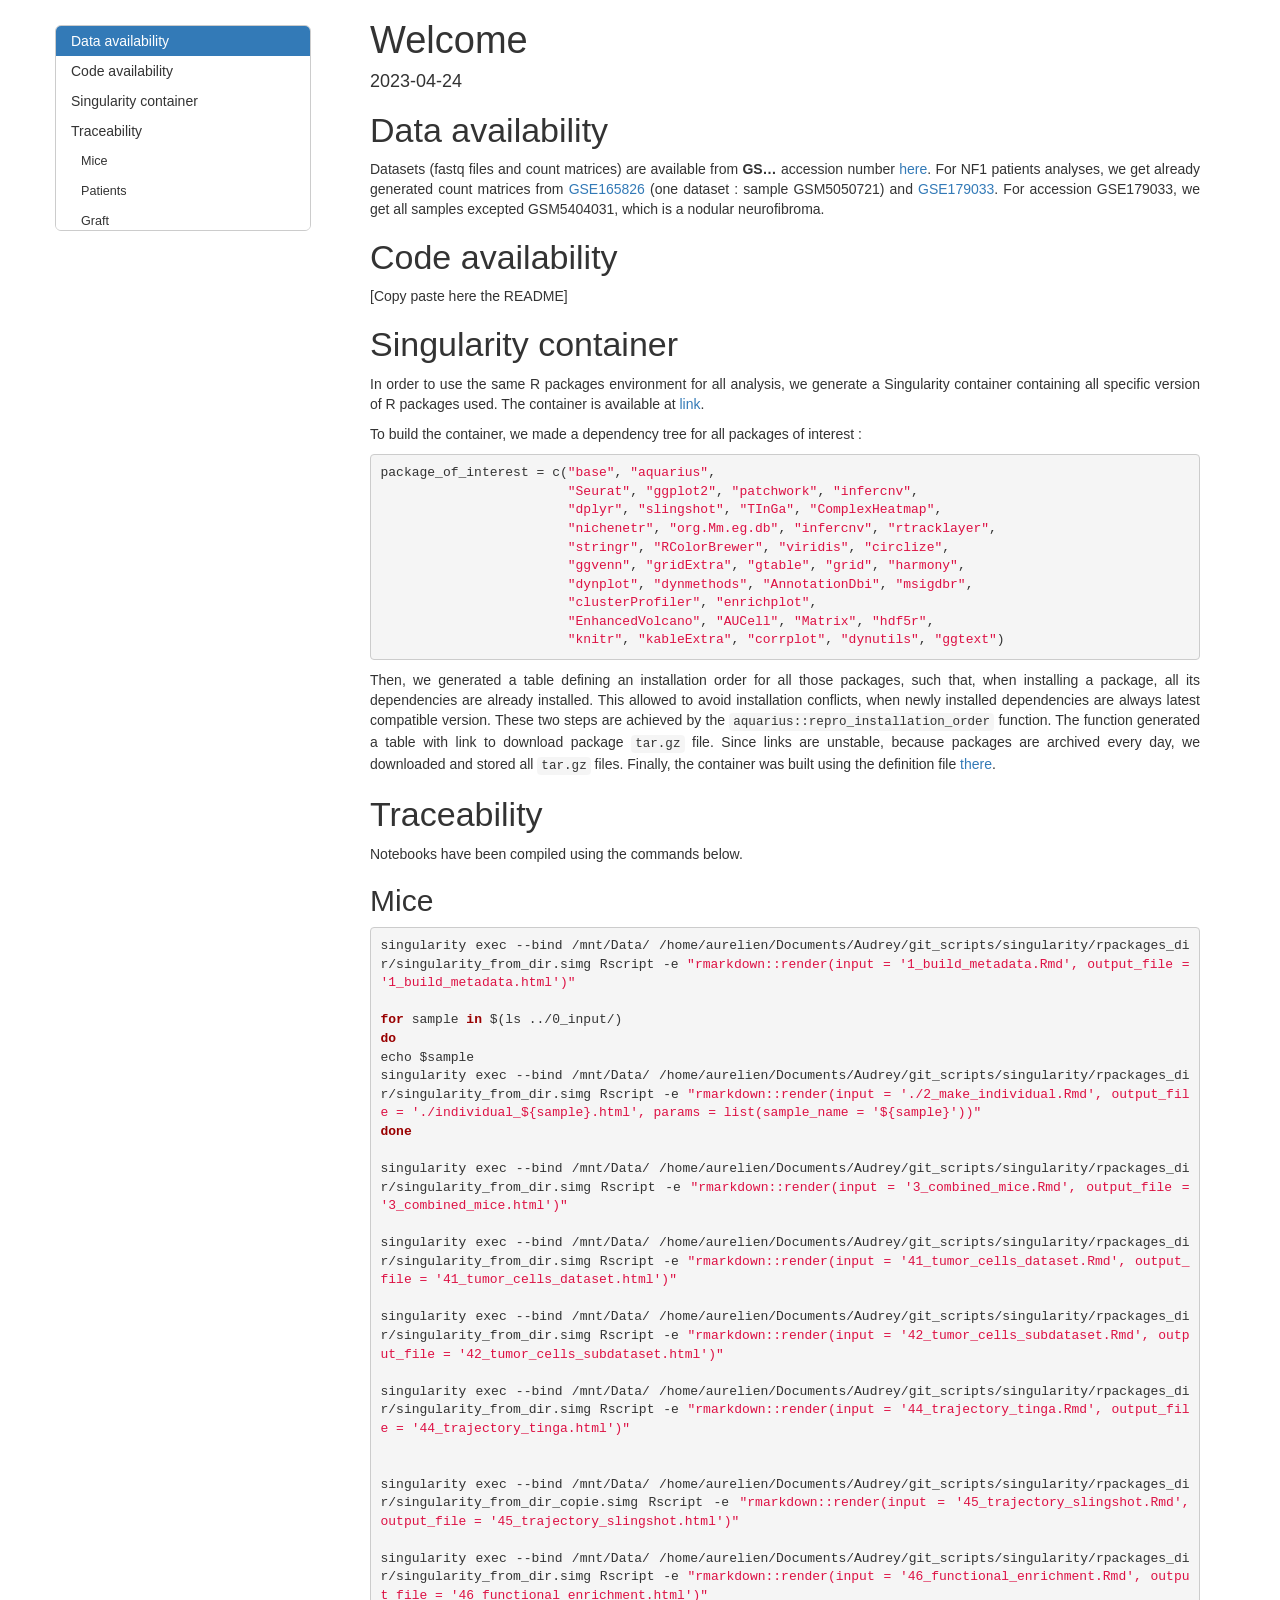
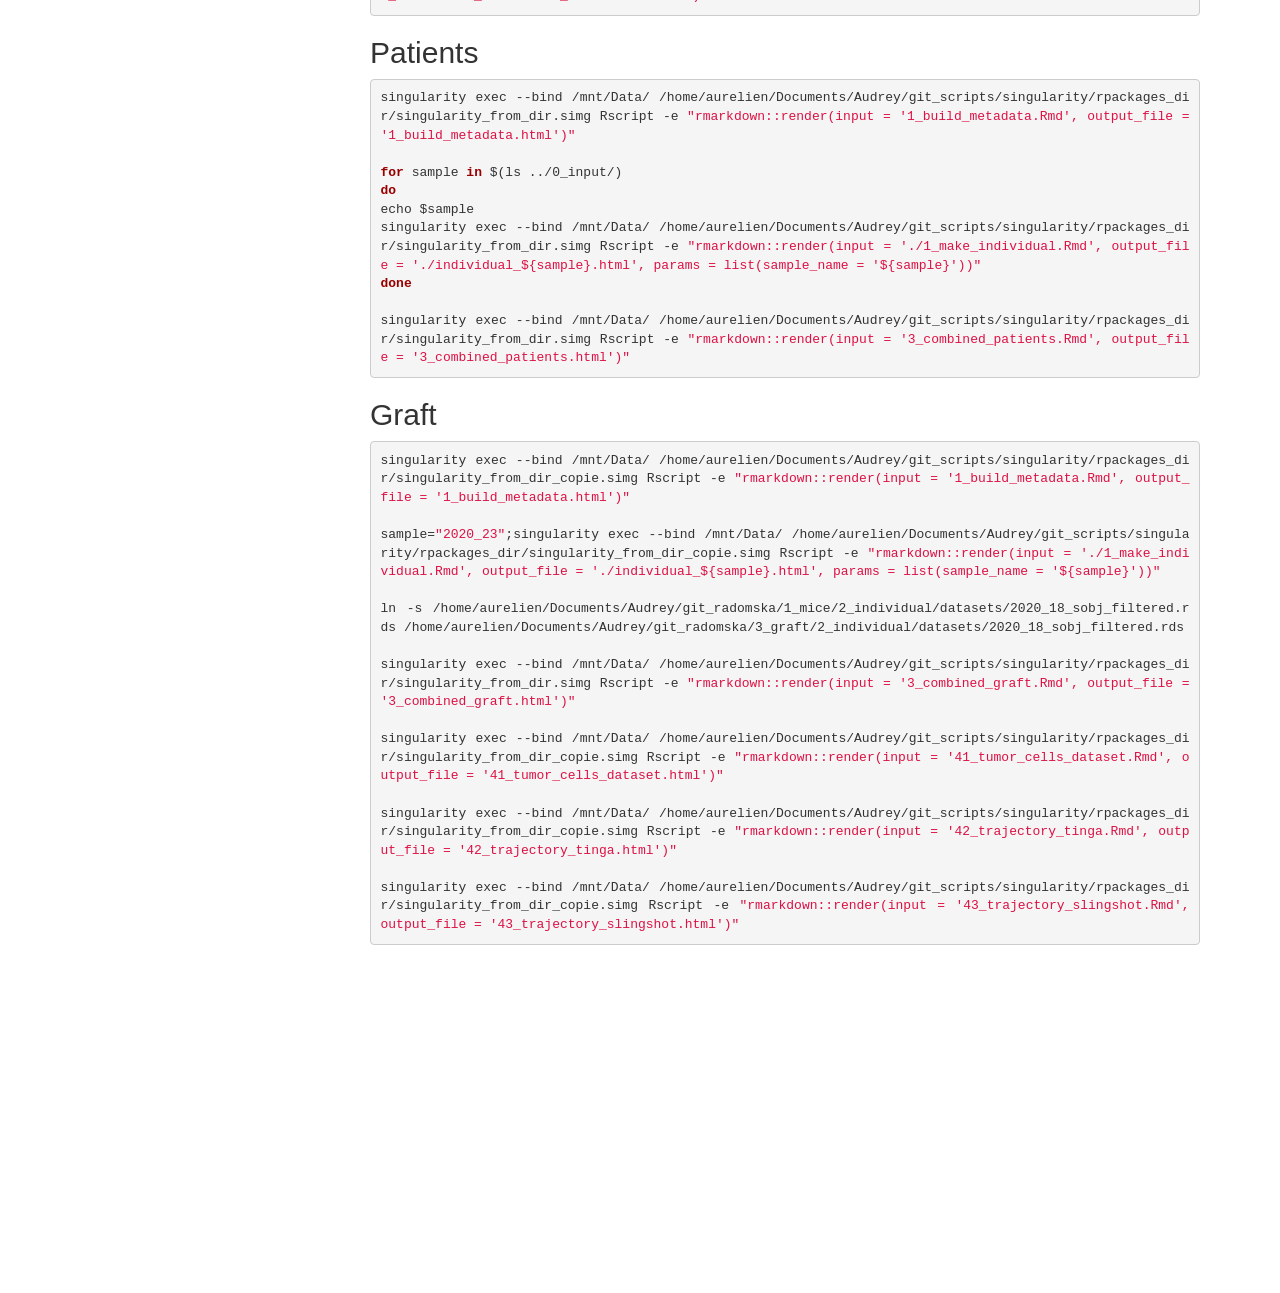
==== 0_intro/1_welcome.html @ 3ebc5070 "update graft + patients + index" ====
<!DOCTYPE html>

<html>

<head>

<meta charset="utf-8" />
<meta name="generator" content="pandoc" />
<meta http-equiv="X-UA-Compatible" content="IE=EDGE" />



<meta name="date" content="2023-04-24" />

<title>Welcome</title>

<script>// Pandoc 2.9 adds attributes on both header and div. We remove the former (to
// be compatible with the behavior of Pandoc < 2.8).
document.addEventListener('DOMContentLoaded', function(e) {
  var hs = document.querySelectorAll("div.section[class*='level'] > :first-child");
  var i, h, a;
  for (i = 0; i < hs.length; i++) {
    h = hs[i];
    if (!/^h[1-6]$/i.test(h.tagName)) continue;  // it should be a header h1-h6
    a = h.attributes;
    while (a.length > 0) h.removeAttribute(a[0].name);
  }
});
</script>
<script>/*! jQuery v3.6.0 | (c) OpenJS Foundation and other contributors | jquery.org/license */
!function(e,t){"use strict";"object"==typeof module&&"object"==typeof module.exports?module.exports=e.document?t(e,!0):function(e){if(!e.document)throw new Error("jQuery requires a window with a document");return t(e)}:t(e)}("undefined"!=typeof window?window:this,function(C,e){"use strict";var t=[],r=Object.getPrototypeOf,s=t.slice,g=t.flat?function(e){return t.flat.call(e)}:function(e){return t.concat.apply([],e)},u=t.push,i=t.indexOf,n={},o=n.toString,v=n.hasOwnProperty,a=v.toString,l=a.call(Object),y={},m=function(e){return"function"==typeof e&&"number"!=typeof e.nodeType&&"function"!=typeof e.item},x=function(e){return null!=e&&e===e.window},E=C.document,c={type:!0,src:!0,nonce:!0,noModule:!0};function b(e,t,n){var r,i,o=(n=n||E).createElement("script");if(o.text=e,t)for(r in c)(i=t[r]||t.getAttribute&&t.getAttribute(r))&&o.setAttribute(r,i);n.head.appendChild(o).parentNode.removeChild(o)}function w(e){return null==e?e+"":"object"==typeof e||"function"==typeof e?n[o.call(e)]||"object":typeof e}var f="3.6.0",S=function(e,t){return new S.fn.init(e,t)};function p(e){var t=!!e&&"length"in e&&e.length,n=w(e);return!m(e)&&!x(e)&&("array"===n||0===t||"number"==typeof t&&0<t&&t-1 in e)}S.fn=S.prototype={jquery:f,constructor:S,length:0,toArray:function(){return s.call(this)},get:function(e){return null==e?s.call(this):e<0?this[e+this.length]:this[e]},pushStack:function(e){var t=S.merge(this.constructor(),e);return t.prevObject=this,t},each:function(e){return S.each(this,e)},map:function(n){return this.pushStack(S.map(this,function(e,t){return n.call(e,t,e)}))},slice:function(){return this.pushStack(s.apply(this,arguments))},first:function(){return this.eq(0)},last:function(){return this.eq(-1)},even:function(){return this.pushStack(S.grep(this,function(e,t){return(t+1)%2}))},odd:function(){return this.pushStack(S.grep(this,function(e,t){return t%2}))},eq:function(e){var t=this.length,n=+e+(e<0?t:0);return this.pushStack(0<=n&&n<t?[this[n]]:[])},end:function(){return this.prevObject||this.constructor()},push:u,sort:t.sort,splice:t.splice},S.extend=S.fn.extend=function(){var e,t,n,r,i,o,a=arguments[0]||{},s=1,u=arguments.length,l=!1;for("boolean"==typeof a&&(l=a,a=arguments[s]||{},s++),"object"==typeof a||m(a)||(a={}),s===u&&(a=this,s--);s<u;s++)if(null!=(e=arguments[s]))for(t in e)r=e[t],"__proto__"!==t&&a!==r&&(l&&r&&(S.isPlainObject(r)||(i=Array.isArray(r)))?(n=a[t],o=i&&!Array.isArray(n)?[]:i||S.isPlainObject(n)?n:{},i=!1,a[t]=S.extend(l,o,r)):void 0!==r&&(a[t]=r));return a},S.extend({expando:"jQuery"+(f+Math.random()).replace(/\D/g,""),isReady:!0,error:function(e){throw new Error(e)},noop:function(){},isPlainObject:function(e){var t,n;return!(!e||"[object Object]"!==o.call(e))&&(!(t=r(e))||"function"==typeof(n=v.call(t,"constructor")&&t.constructor)&&a.call(n)===l)},isEmptyObject:function(e){var t;for(t in e)return!1;return!0},globalEval:function(e,t,n){b(e,{nonce:t&&t.nonce},n)},each:function(e,t){var n,r=0;if(p(e)){for(n=e.length;r<n;r++)if(!1===t.call(e[r],r,e[r]))break}else for(r in e)if(!1===t.call(e[r],r,e[r]))break;return e},makeArray:function(e,t){var n=t||[];return null!=e&&(p(Object(e))?S.merge(n,"string"==typeof e?[e]:e):u.call(n,e)),n},inArray:function(e,t,n){return null==t?-1:i.call(t,e,n)},merge:function(e,t){for(var n=+t.length,r=0,i=e.length;r<n;r++)e[i++]=t[r];return e.length=i,e},grep:function(e,t,n){for(var r=[],i=0,o=e.length,a=!n;i<o;i++)!t(e[i],i)!==a&&r.push(e[i]);return r},map:function(e,t,n){var r,i,o=0,a=[];if(p(e))for(r=e.length;o<r;o++)null!=(i=t(e[o],o,n))&&a.push(i);else for(o in e)null!=(i=t(e[o],o,n))&&a.push(i);return g(a)},guid:1,support:y}),"function"==typeof Symbol&&(S.fn[Symbol.iterator]=t[Symbol.iterator]),S.each("Boolean Number String Function Array Date RegExp Object Error Symbol".split(" "),function(e,t){n["[object "+t+"]"]=t.toLowerCase()});var d=function(n){var e,d,b,o,i,h,f,g,w,u,l,T,C,a,E,v,s,c,y,S="sizzle"+1*new Date,p=n.document,k=0,r=0,m=ue(),x=ue(),A=ue(),N=ue(),j=function(e,t){return e===t&&(l=!0),0},D={}.hasOwnProperty,t=[],q=t.pop,L=t.push,H=t.push,O=t.slice,P=function(e,t){for(var n=0,r=e.length;n<r;n++)if(e[n]===t)return n;return-1},R="checked|selected|async|autofocus|autoplay|controls|defer|disabled|hidden|ismap|loop|multiple|open|readonly|required|scoped",M="[\\x20\\t\\r\\n\\f]",I="(?:\\\\[\\da-fA-F]{1,6}"+M+"?|\\\\[^\\r\\n\\f]|[\\w-]|[^\0-\\x7f])+",W="\\["+M+"*("+I+")(?:"+M+"*([*^$|!~]?=)"+M+"*(?:'((?:\\\\.|[^\\\\'])*)'|\"((?:\\\\.|[^\\\\\"])*)\"|("+I+"))|)"+M+"*\\]",F=":("+I+")(?:\\((('((?:\\\\.|[^\\\\'])*)'|\"((?:\\\\.|[^\\\\\"])*)\")|((?:\\\\.|[^\\\\()[\\]]|"+W+")*)|.*)\\)|)",B=new RegExp(M+"+","g"),$=new RegExp("^"+M+"+|((?:^|[^\\\\])(?:\\\\.)*)"+M+"+$","g"),_=new RegExp("^"+M+"*,"+M+"*"),z=new RegExp("^"+M+"*([>+~]|"+M+")"+M+"*"),U=new RegExp(M+"|>"),X=new RegExp(F),V=new RegExp("^"+I+"$"),G={ID:new RegExp("^#("+I+")"),CLASS:new RegExp("^\\.("+I+")"),TAG:new RegExp("^("+I+"|[*])"),ATTR:new RegExp("^"+W),PSEUDO:new RegExp("^"+F),CHILD:new RegExp("^:(only|first|last|nth|nth-last)-(child|of-type)(?:\\("+M+"*(even|odd|(([+-]|)(\\d*)n|)"+M+"*(?:([+-]|)"+M+"*(\\d+)|))"+M+"*\\)|)","i"),bool:new RegExp("^(?:"+R+")$","i"),needsContext:new RegExp("^"+M+"*[>+~]|:(even|odd|eq|gt|lt|nth|first|last)(?:\\("+M+"*((?:-\\d)?\\d*)"+M+"*\\)|)(?=[^-]|$)","i")},Y=/HTML$/i,Q=/^(?:input|select|textarea|button)$/i,J=/^h\d$/i,K=/^[^{]+\{\s*\[native \w/,Z=/^(?:#([\w-]+)|(\w+)|\.([\w-]+))$/,ee=/[+~]/,te=new RegExp("\\\\[\\da-fA-F]{1,6}"+M+"?|\\\\([^\\r\\n\\f])","g"),ne=function(e,t){var n="0x"+e.slice(1)-65536;return t||(n<0?String.fromCharCode(n+65536):String.fromCharCode(n>>10|55296,1023&n|56320))},re=/([\0-\x1f\x7f]|^-?\d)|^-$|[^\0-\x1f\x7f-\uFFFF\w-]/g,ie=function(e,t){return t?"\0"===e?"\ufffd":e.slice(0,-1)+"\\"+e.charCodeAt(e.length-1).toString(16)+" ":"\\"+e},oe=function(){T()},ae=be(function(e){return!0===e.disabled&&"fieldset"===e.nodeName.toLowerCase()},{dir:"parentNode",next:"legend"});try{H.apply(t=O.call(p.childNodes),p.childNodes),t[p.childNodes.length].nodeType}catch(e){H={apply:t.length?function(e,t){L.apply(e,O.call(t))}:function(e,t){var n=e.length,r=0;while(e[n++]=t[r++]);e.length=n-1}}}function se(t,e,n,r){var i,o,a,s,u,l,c,f=e&&e.ownerDocument,p=e?e.nodeType:9;if(n=n||[],"string"!=typeof t||!t||1!==p&&9!==p&&11!==p)return n;if(!r&&(T(e),e=e||C,E)){if(11!==p&&(u=Z.exec(t)))if(i=u[1]){if(9===p){if(!(a=e.getElementById(i)))return n;if(a.id===i)return n.push(a),n}else if(f&&(a=f.getElementById(i))&&y(e,a)&&a.id===i)return n.push(a),n}else{if(u[2])return H.apply(n,e.getElementsByTagName(t)),n;if((i=u[3])&&d.getElementsByClassName&&e.getElementsByClassName)return H.apply(n,e.getElementsByClassName(i)),n}if(d.qsa&&!N[t+" "]&&(!v||!v.test(t))&&(1!==p||"object"!==e.nodeName.toLowerCase())){if(c=t,f=e,1===p&&(U.test(t)||z.test(t))){(f=ee.test(t)&&ye(e.parentNode)||e)===e&&d.scope||((s=e.getAttribute("id"))?s=s.replace(re,ie):e.setAttribute("id",s=S)),o=(l=h(t)).length;while(o--)l[o]=(s?"#"+s:":scope")+" "+xe(l[o]);c=l.join(",")}try{return H.apply(n,f.querySelectorAll(c)),n}catch(e){N(t,!0)}finally{s===S&&e.removeAttribute("id")}}}return g(t.replace($,"$1"),e,n,r)}function ue(){var r=[];return function e(t,n){return r.push(t+" ")>b.cacheLength&&delete e[r.shift()],e[t+" "]=n}}function le(e){return e[S]=!0,e}function ce(e){var t=C.createElement("fieldset");try{return!!e(t)}catch(e){return!1}finally{t.parentNode&&t.parentNode.removeChild(t),t=null}}function fe(e,t){var n=e.split("|"),r=n.length;while(r--)b.attrHandle[n[r]]=t}function pe(e,t){var n=t&&e,r=n&&1===e.nodeType&&1===t.nodeType&&e.sourceIndex-t.sourceIndex;if(r)return r;if(n)while(n=n.nextSibling)if(n===t)return-1;return e?1:-1}function de(t){return function(e){return"input"===e.nodeName.toLowerCase()&&e.type===t}}function he(n){return function(e){var t=e.nodeName.toLowerCase();return("input"===t||"button"===t)&&e.type===n}}function ge(t){return function(e){return"form"in e?e.parentNode&&!1===e.disabled?"label"in e?"label"in e.parentNode?e.parentNode.disabled===t:e.disabled===t:e.isDisabled===t||e.isDisabled!==!t&&ae(e)===t:e.disabled===t:"label"in e&&e.disabled===t}}function ve(a){return le(function(o){return o=+o,le(function(e,t){var n,r=a([],e.length,o),i=r.length;while(i--)e[n=r[i]]&&(e[n]=!(t[n]=e[n]))})})}function ye(e){return e&&"undefined"!=typeof e.getElementsByTagName&&e}for(e in d=se.support={},i=se.isXML=function(e){var t=e&&e.namespaceURI,n=e&&(e.ownerDocument||e).documentElement;return!Y.test(t||n&&n.nodeName||"HTML")},T=se.setDocument=function(e){var t,n,r=e?e.ownerDocument||e:p;return r!=C&&9===r.nodeType&&r.documentElement&&(a=(C=r).documentElement,E=!i(C),p!=C&&(n=C.defaultView)&&n.top!==n&&(n.addEventListener?n.addEventListener("unload",oe,!1):n.attachEvent&&n.attachEvent("onunload",oe)),d.scope=ce(function(e){return a.appendChild(e).appendChild(C.createElement("div")),"undefined"!=typeof e.querySelectorAll&&!e.querySelectorAll(":scope fieldset div").length}),d.attributes=ce(function(e){return e.className="i",!e.getAttribute("className")}),d.getElementsByTagName=ce(function(e){return e.appendChild(C.createComment("")),!e.getElementsByTagName("*").length}),d.getElementsByClassName=K.test(C.getElementsByClassName),d.getById=ce(function(e){return a.appendChild(e).id=S,!C.getElementsByName||!C.getElementsByName(S).length}),d.getById?(b.filter.ID=function(e){var t=e.replace(te,ne);return function(e){return e.getAttribute("id")===t}},b.find.ID=function(e,t){if("undefined"!=typeof t.getElementById&&E){var n=t.getElementById(e);return n?[n]:[]}}):(b.filter.ID=function(e){var n=e.replace(te,ne);return function(e){var t="undefined"!=typeof e.getAttributeNode&&e.getAttributeNode("id");return t&&t.value===n}},b.find.ID=function(e,t){if("undefined"!=typeof t.getElementById&&E){var n,r,i,o=t.getElementById(e);if(o){if((n=o.getAttributeNode("id"))&&n.value===e)return[o];i=t.getElementsByName(e),r=0;while(o=i[r++])if((n=o.getAttributeNode("id"))&&n.value===e)return[o]}return[]}}),b.find.TAG=d.getElementsByTagName?function(e,t){return"undefined"!=typeof t.getElementsByTagName?t.getElementsByTagName(e):d.qsa?t.querySelectorAll(e):void 0}:function(e,t){var n,r=[],i=0,o=t.getElementsByTagName(e);if("*"===e){while(n=o[i++])1===n.nodeType&&r.push(n);return r}return o},b.find.CLASS=d.getElementsByClassName&&function(e,t){if("undefined"!=typeof t.getElementsByClassName&&E)return t.getElementsByClassName(e)},s=[],v=[],(d.qsa=K.test(C.querySelectorAll))&&(ce(function(e){var t;a.appendChild(e).innerHTML="<a id='"+S+"'></a><select id='"+S+"-\r\\' msallowcapture=''><option selected=''></option></select>",e.querySelectorAll("[msallowcapture^='']").length&&v.push("[*^$]="+M+"*(?:''|\"\")"),e.querySelectorAll("[selected]").length||v.push("\\["+M+"*(?:value|"+R+")"),e.querySelectorAll("[id~="+S+"-]").length||v.push("~="),(t=C.createElement("input")).setAttribute("name",""),e.appendChild(t),e.querySelectorAll("[name='']").length||v.push("\\["+M+"*name"+M+"*="+M+"*(?:''|\"\")"),e.querySelectorAll(":checked").length||v.push(":checked"),e.querySelectorAll("a#"+S+"+*").length||v.push(".#.+[+~]"),e.querySelectorAll("\\\f"),v.push("[\\r\\n\\f]")}),ce(function(e){e.innerHTML="<a href='' disabled='disabled'></a><select disabled='disabled'><option/></select>";var t=C.createElement("input");t.setAttribute("type","hidden"),e.appendChild(t).setAttribute("name","D"),e.querySelectorAll("[name=d]").length&&v.push("name"+M+"*[*^$|!~]?="),2!==e.querySelectorAll(":enabled").length&&v.push(":enabled",":disabled"),a.appendChild(e).disabled=!0,2!==e.querySelectorAll(":disabled").length&&v.push(":enabled",":disabled"),e.querySelectorAll("*,:x"),v.push(",.*:")})),(d.matchesSelector=K.test(c=a.matches||a.webkitMatchesSelector||a.mozMatchesSelector||a.oMatchesSelector||a.msMatchesSelector))&&ce(function(e){d.disconnectedMatch=c.call(e,"*"),c.call(e,"[s!='']:x"),s.push("!=",F)}),v=v.length&&new RegExp(v.join("|")),s=s.length&&new RegExp(s.join("|")),t=K.test(a.compareDocumentPosition),y=t||K.test(a.contains)?function(e,t){var n=9===e.nodeType?e.documentElement:e,r=t&&t.parentNode;return e===r||!(!r||1!==r.nodeType||!(n.contains?n.contains(r):e.compareDocumentPosition&&16&e.compareDocumentPosition(r)))}:function(e,t){if(t)while(t=t.parentNode)if(t===e)return!0;return!1},j=t?function(e,t){if(e===t)return l=!0,0;var n=!e.compareDocumentPosition-!t.compareDocumentPosition;return n||(1&(n=(e.ownerDocument||e)==(t.ownerDocument||t)?e.compareDocumentPosition(t):1)||!d.sortDetached&&t.compareDocumentPosition(e)===n?e==C||e.ownerDocument==p&&y(p,e)?-1:t==C||t.ownerDocument==p&&y(p,t)?1:u?P(u,e)-P(u,t):0:4&n?-1:1)}:function(e,t){if(e===t)return l=!0,0;var n,r=0,i=e.parentNode,o=t.parentNode,a=[e],s=[t];if(!i||!o)return e==C?-1:t==C?1:i?-1:o?1:u?P(u,e)-P(u,t):0;if(i===o)return pe(e,t);n=e;while(n=n.parentNode)a.unshift(n);n=t;while(n=n.parentNode)s.unshift(n);while(a[r]===s[r])r++;return r?pe(a[r],s[r]):a[r]==p?-1:s[r]==p?1:0}),C},se.matches=function(e,t){return se(e,null,null,t)},se.matchesSelector=function(e,t){if(T(e),d.matchesSelector&&E&&!N[t+" "]&&(!s||!s.test(t))&&(!v||!v.test(t)))try{var n=c.call(e,t);if(n||d.disconnectedMatch||e.document&&11!==e.document.nodeType)return n}catch(e){N(t,!0)}return 0<se(t,C,null,[e]).length},se.contains=function(e,t){return(e.ownerDocument||e)!=C&&T(e),y(e,t)},se.attr=function(e,t){(e.ownerDocument||e)!=C&&T(e);var n=b.attrHandle[t.toLowerCase()],r=n&&D.call(b.attrHandle,t.toLowerCase())?n(e,t,!E):void 0;return void 0!==r?r:d.attributes||!E?e.getAttribute(t):(r=e.getAttributeNode(t))&&r.specified?r.value:null},se.escape=function(e){return(e+"").replace(re,ie)},se.error=function(e){throw new Error("Syntax error, unrecognized expression: "+e)},se.uniqueSort=function(e){var t,n=[],r=0,i=0;if(l=!d.detectDuplicates,u=!d.sortStable&&e.slice(0),e.sort(j),l){while(t=e[i++])t===e[i]&&(r=n.push(i));while(r--)e.splice(n[r],1)}return u=null,e},o=se.getText=function(e){var t,n="",r=0,i=e.nodeType;if(i){if(1===i||9===i||11===i){if("string"==typeof e.textContent)return e.textContent;for(e=e.firstChild;e;e=e.nextSibling)n+=o(e)}else if(3===i||4===i)return e.nodeValue}else while(t=e[r++])n+=o(t);return n},(b=se.selectors={cacheLength:50,createPseudo:le,match:G,attrHandle:{},find:{},relative:{">":{dir:"parentNode",first:!0}," ":{dir:"parentNode"},"+":{dir:"previousSibling",first:!0},"~":{dir:"previousSibling"}},preFilter:{ATTR:function(e){return e[1]=e[1].replace(te,ne),e[3]=(e[3]||e[4]||e[5]||"").replace(te,ne),"~="===e[2]&&(e[3]=" "+e[3]+" "),e.slice(0,4)},CHILD:function(e){return e[1]=e[1].toLowerCase(),"nth"===e[1].slice(0,3)?(e[3]||se.error(e[0]),e[4]=+(e[4]?e[5]+(e[6]||1):2*("even"===e[3]||"odd"===e[3])),e[5]=+(e[7]+e[8]||"odd"===e[3])):e[3]&&se.error(e[0]),e},PSEUDO:function(e){var t,n=!e[6]&&e[2];return G.CHILD.test(e[0])?null:(e[3]?e[2]=e[4]||e[5]||"":n&&X.test(n)&&(t=h(n,!0))&&(t=n.indexOf(")",n.length-t)-n.length)&&(e[0]=e[0].slice(0,t),e[2]=n.slice(0,t)),e.slice(0,3))}},filter:{TAG:function(e){var t=e.replace(te,ne).toLowerCase();return"*"===e?function(){return!0}:function(e){return e.nodeName&&e.nodeName.toLowerCase()===t}},CLASS:function(e){var t=m[e+" "];return t||(t=new RegExp("(^|"+M+")"+e+"("+M+"|$)"))&&m(e,function(e){return t.test("string"==typeof e.className&&e.className||"undefined"!=typeof e.getAttribute&&e.getAttribute("class")||"")})},ATTR:function(n,r,i){return function(e){var t=se.attr(e,n);return null==t?"!="===r:!r||(t+="","="===r?t===i:"!="===r?t!==i:"^="===r?i&&0===t.indexOf(i):"*="===r?i&&-1<t.indexOf(i):"$="===r?i&&t.slice(-i.length)===i:"~="===r?-1<(" "+t.replace(B," ")+" ").indexOf(i):"|="===r&&(t===i||t.slice(0,i.length+1)===i+"-"))}},CHILD:function(h,e,t,g,v){var y="nth"!==h.slice(0,3),m="last"!==h.slice(-4),x="of-type"===e;return 1===g&&0===v?function(e){return!!e.parentNode}:function(e,t,n){var r,i,o,a,s,u,l=y!==m?"nextSibling":"previousSibling",c=e.parentNode,f=x&&e.nodeName.toLowerCase(),p=!n&&!x,d=!1;if(c){if(y){while(l){a=e;while(a=a[l])if(x?a.nodeName.toLowerCase()===f:1===a.nodeType)return!1;u=l="only"===h&&!u&&"nextSibling"}return!0}if(u=[m?c.firstChild:c.lastChild],m&&p){d=(s=(r=(i=(o=(a=c)[S]||(a[S]={}))[a.uniqueID]||(o[a.uniqueID]={}))[h]||[])[0]===k&&r[1])&&r[2],a=s&&c.childNodes[s];while(a=++s&&a&&a[l]||(d=s=0)||u.pop())if(1===a.nodeType&&++d&&a===e){i[h]=[k,s,d];break}}else if(p&&(d=s=(r=(i=(o=(a=e)[S]||(a[S]={}))[a.uniqueID]||(o[a.uniqueID]={}))[h]||[])[0]===k&&r[1]),!1===d)while(a=++s&&a&&a[l]||(d=s=0)||u.pop())if((x?a.nodeName.toLowerCase()===f:1===a.nodeType)&&++d&&(p&&((i=(o=a[S]||(a[S]={}))[a.uniqueID]||(o[a.uniqueID]={}))[h]=[k,d]),a===e))break;return(d-=v)===g||d%g==0&&0<=d/g}}},PSEUDO:function(e,o){var t,a=b.pseudos[e]||b.setFilters[e.toLowerCase()]||se.error("unsupported pseudo: "+e);return a[S]?a(o):1<a.length?(t=[e,e,"",o],b.setFilters.hasOwnProperty(e.toLowerCase())?le(function(e,t){var n,r=a(e,o),i=r.length;while(i--)e[n=P(e,r[i])]=!(t[n]=r[i])}):function(e){return a(e,0,t)}):a}},pseudos:{not:le(function(e){var r=[],i=[],s=f(e.replace($,"$1"));return s[S]?le(function(e,t,n,r){var i,o=s(e,null,r,[]),a=e.length;while(a--)(i=o[a])&&(e[a]=!(t[a]=i))}):function(e,t,n){return r[0]=e,s(r,null,n,i),r[0]=null,!i.pop()}}),has:le(function(t){return function(e){return 0<se(t,e).length}}),contains:le(function(t){return t=t.replace(te,ne),function(e){return-1<(e.textContent||o(e)).indexOf(t)}}),lang:le(function(n){return V.test(n||"")||se.error("unsupported lang: "+n),n=n.replace(te,ne).toLowerCase(),function(e){var t;do{if(t=E?e.lang:e.getAttribute("xml:lang")||e.getAttribute("lang"))return(t=t.toLowerCase())===n||0===t.indexOf(n+"-")}while((e=e.parentNode)&&1===e.nodeType);return!1}}),target:function(e){var t=n.location&&n.location.hash;return t&&t.slice(1)===e.id},root:function(e){return e===a},focus:function(e){return e===C.activeElement&&(!C.hasFocus||C.hasFocus())&&!!(e.type||e.href||~e.tabIndex)},enabled:ge(!1),disabled:ge(!0),checked:function(e){var t=e.nodeName.toLowerCase();return"input"===t&&!!e.checked||"option"===t&&!!e.selected},selected:function(e){return e.parentNode&&e.parentNode.selectedIndex,!0===e.selected},empty:function(e){for(e=e.firstChild;e;e=e.nextSibling)if(e.nodeType<6)return!1;return!0},parent:function(e){return!b.pseudos.empty(e)},header:function(e){return J.test(e.nodeName)},input:function(e){return Q.test(e.nodeName)},button:function(e){var t=e.nodeName.toLowerCase();return"input"===t&&"button"===e.type||"button"===t},text:function(e){var t;return"input"===e.nodeName.toLowerCase()&&"text"===e.type&&(null==(t=e.getAttribute("type"))||"text"===t.toLowerCase())},first:ve(function(){return[0]}),last:ve(function(e,t){return[t-1]}),eq:ve(function(e,t,n){return[n<0?n+t:n]}),even:ve(function(e,t){for(var n=0;n<t;n+=2)e.push(n);return e}),odd:ve(function(e,t){for(var n=1;n<t;n+=2)e.push(n);return e}),lt:ve(function(e,t,n){for(var r=n<0?n+t:t<n?t:n;0<=--r;)e.push(r);return e}),gt:ve(function(e,t,n){for(var r=n<0?n+t:n;++r<t;)e.push(r);return e})}}).pseudos.nth=b.pseudos.eq,{radio:!0,checkbox:!0,file:!0,password:!0,image:!0})b.pseudos[e]=de(e);for(e in{submit:!0,reset:!0})b.pseudos[e]=he(e);function me(){}function xe(e){for(var t=0,n=e.length,r="";t<n;t++)r+=e[t].value;return r}function be(s,e,t){var u=e.dir,l=e.next,c=l||u,f=t&&"parentNode"===c,p=r++;return e.first?function(e,t,n){while(e=e[u])if(1===e.nodeType||f)return s(e,t,n);return!1}:function(e,t,n){var r,i,o,a=[k,p];if(n){while(e=e[u])if((1===e.nodeType||f)&&s(e,t,n))return!0}else while(e=e[u])if(1===e.nodeType||f)if(i=(o=e[S]||(e[S]={}))[e.uniqueID]||(o[e.uniqueID]={}),l&&l===e.nodeName.toLowerCase())e=e[u]||e;else{if((r=i[c])&&r[0]===k&&r[1]===p)return a[2]=r[2];if((i[c]=a)[2]=s(e,t,n))return!0}return!1}}function we(i){return 1<i.length?function(e,t,n){var r=i.length;while(r--)if(!i[r](e,t,n))return!1;return!0}:i[0]}function Te(e,t,n,r,i){for(var o,a=[],s=0,u=e.length,l=null!=t;s<u;s++)(o=e[s])&&(n&&!n(o,r,i)||(a.push(o),l&&t.push(s)));return a}function Ce(d,h,g,v,y,e){return v&&!v[S]&&(v=Ce(v)),y&&!y[S]&&(y=Ce(y,e)),le(function(e,t,n,r){var i,o,a,s=[],u=[],l=t.length,c=e||function(e,t,n){for(var r=0,i=t.length;r<i;r++)se(e,t[r],n);return n}(h||"*",n.nodeType?[n]:n,[]),f=!d||!e&&h?c:Te(c,s,d,n,r),p=g?y||(e?d:l||v)?[]:t:f;if(g&&g(f,p,n,r),v){i=Te(p,u),v(i,[],n,r),o=i.length;while(o--)(a=i[o])&&(p[u[o]]=!(f[u[o]]=a))}if(e){if(y||d){if(y){i=[],o=p.length;while(o--)(a=p[o])&&i.push(f[o]=a);y(null,p=[],i,r)}o=p.length;while(o--)(a=p[o])&&-1<(i=y?P(e,a):s[o])&&(e[i]=!(t[i]=a))}}else p=Te(p===t?p.splice(l,p.length):p),y?y(null,t,p,r):H.apply(t,p)})}function Ee(e){for(var i,t,n,r=e.length,o=b.relative[e[0].type],a=o||b.relative[" "],s=o?1:0,u=be(function(e){return e===i},a,!0),l=be(function(e){return-1<P(i,e)},a,!0),c=[function(e,t,n){var r=!o&&(n||t!==w)||((i=t).nodeType?u(e,t,n):l(e,t,n));return i=null,r}];s<r;s++)if(t=b.relative[e[s].type])c=[be(we(c),t)];else{if((t=b.filter[e[s].type].apply(null,e[s].matches))[S]){for(n=++s;n<r;n++)if(b.relative[e[n].type])break;return Ce(1<s&&we(c),1<s&&xe(e.slice(0,s-1).concat({value:" "===e[s-2].type?"*":""})).replace($,"$1"),t,s<n&&Ee(e.slice(s,n)),n<r&&Ee(e=e.slice(n)),n<r&&xe(e))}c.push(t)}return we(c)}return me.prototype=b.filters=b.pseudos,b.setFilters=new me,h=se.tokenize=function(e,t){var n,r,i,o,a,s,u,l=x[e+" "];if(l)return t?0:l.slice(0);a=e,s=[],u=b.preFilter;while(a){for(o in n&&!(r=_.exec(a))||(r&&(a=a.slice(r[0].length)||a),s.push(i=[])),n=!1,(r=z.exec(a))&&(n=r.shift(),i.push({value:n,type:r[0].replace($," ")}),a=a.slice(n.length)),b.filter)!(r=G[o].exec(a))||u[o]&&!(r=u[o](r))||(n=r.shift(),i.push({value:n,type:o,matches:r}),a=a.slice(n.length));if(!n)break}return t?a.length:a?se.error(e):x(e,s).slice(0)},f=se.compile=function(e,t){var n,v,y,m,x,r,i=[],o=[],a=A[e+" "];if(!a){t||(t=h(e)),n=t.length;while(n--)(a=Ee(t[n]))[S]?i.push(a):o.push(a);(a=A(e,(v=o,m=0<(y=i).length,x=0<v.length,r=function(e,t,n,r,i){var o,a,s,u=0,l="0",c=e&&[],f=[],p=w,d=e||x&&b.find.TAG("*",i),h=k+=null==p?1:Math.random()||.1,g=d.length;for(i&&(w=t==C||t||i);l!==g&&null!=(o=d[l]);l++){if(x&&o){a=0,t||o.ownerDocument==C||(T(o),n=!E);while(s=v[a++])if(s(o,t||C,n)){r.push(o);break}i&&(k=h)}m&&((o=!s&&o)&&u--,e&&c.push(o))}if(u+=l,m&&l!==u){a=0;while(s=y[a++])s(c,f,t,n);if(e){if(0<u)while(l--)c[l]||f[l]||(f[l]=q.call(r));f=Te(f)}H.apply(r,f),i&&!e&&0<f.length&&1<u+y.length&&se.uniqueSort(r)}return i&&(k=h,w=p),c},m?le(r):r))).selector=e}return a},g=se.select=function(e,t,n,r){var i,o,a,s,u,l="function"==typeof e&&e,c=!r&&h(e=l.selector||e);if(n=n||[],1===c.length){if(2<(o=c[0]=c[0].slice(0)).length&&"ID"===(a=o[0]).type&&9===t.nodeType&&E&&b.relative[o[1].type]){if(!(t=(b.find.ID(a.matches[0].replace(te,ne),t)||[])[0]))return n;l&&(t=t.parentNode),e=e.slice(o.shift().value.length)}i=G.needsContext.test(e)?0:o.length;while(i--){if(a=o[i],b.relative[s=a.type])break;if((u=b.find[s])&&(r=u(a.matches[0].replace(te,ne),ee.test(o[0].type)&&ye(t.parentNode)||t))){if(o.splice(i,1),!(e=r.length&&xe(o)))return H.apply(n,r),n;break}}}return(l||f(e,c))(r,t,!E,n,!t||ee.test(e)&&ye(t.parentNode)||t),n},d.sortStable=S.split("").sort(j).join("")===S,d.detectDuplicates=!!l,T(),d.sortDetached=ce(function(e){return 1&e.compareDocumentPosition(C.createElement("fieldset"))}),ce(function(e){return e.innerHTML="<a href='#'></a>","#"===e.firstChild.getAttribute("href")})||fe("type|href|height|width",function(e,t,n){if(!n)return e.getAttribute(t,"type"===t.toLowerCase()?1:2)}),d.attributes&&ce(function(e){return e.innerHTML="<input/>",e.firstChild.setAttribute("value",""),""===e.firstChild.getAttribute("value")})||fe("value",function(e,t,n){if(!n&&"input"===e.nodeName.toLowerCase())return e.defaultValue}),ce(function(e){return null==e.getAttribute("disabled")})||fe(R,function(e,t,n){var r;if(!n)return!0===e[t]?t.toLowerCase():(r=e.getAttributeNode(t))&&r.specified?r.value:null}),se}(C);S.find=d,S.expr=d.selectors,S.expr[":"]=S.expr.pseudos,S.uniqueSort=S.unique=d.uniqueSort,S.text=d.getText,S.isXMLDoc=d.isXML,S.contains=d.contains,S.escapeSelector=d.escape;var h=function(e,t,n){var r=[],i=void 0!==n;while((e=e[t])&&9!==e.nodeType)if(1===e.nodeType){if(i&&S(e).is(n))break;r.push(e)}return r},T=function(e,t){for(var n=[];e;e=e.nextSibling)1===e.nodeType&&e!==t&&n.push(e);return n},k=S.expr.match.needsContext;function A(e,t){return e.nodeName&&e.nodeName.toLowerCase()===t.toLowerCase()}var N=/^<([a-z][^\/\0>:\x20\t\r\n\f]*)[\x20\t\r\n\f]*\/?>(?:<\/\1>|)$/i;function j(e,n,r){return m(n)?S.grep(e,function(e,t){return!!n.call(e,t,e)!==r}):n.nodeType?S.grep(e,function(e){return e===n!==r}):"string"!=typeof n?S.grep(e,function(e){return-1<i.call(n,e)!==r}):S.filter(n,e,r)}S.filter=function(e,t,n){var r=t[0];return n&&(e=":not("+e+")"),1===t.length&&1===r.nodeType?S.find.matchesSelector(r,e)?[r]:[]:S.find.matches(e,S.grep(t,function(e){return 1===e.nodeType}))},S.fn.extend({find:function(e){var t,n,r=this.length,i=this;if("string"!=typeof e)return this.pushStack(S(e).filter(function(){for(t=0;t<r;t++)if(S.contains(i[t],this))return!0}));for(n=this.pushStack([]),t=0;t<r;t++)S.find(e,i[t],n);return 1<r?S.uniqueSort(n):n},filter:function(e){return this.pushStack(j(this,e||[],!1))},not:function(e){return this.pushStack(j(this,e||[],!0))},is:function(e){return!!j(this,"string"==typeof e&&k.test(e)?S(e):e||[],!1).length}});var D,q=/^(?:\s*(<[\w\W]+>)[^>]*|#([\w-]+))$/;(S.fn.init=function(e,t,n){var r,i;if(!e)return this;if(n=n||D,"string"==typeof e){if(!(r="<"===e[0]&&">"===e[e.length-1]&&3<=e.length?[null,e,null]:q.exec(e))||!r[1]&&t)return!t||t.jquery?(t||n).find(e):this.constructor(t).find(e);if(r[1]){if(t=t instanceof S?t[0]:t,S.merge(this,S.parseHTML(r[1],t&&t.nodeType?t.ownerDocument||t:E,!0)),N.test(r[1])&&S.isPlainObject(t))for(r in t)m(this[r])?this[r](t[r]):this.attr(r,t[r]);return this}return(i=E.getElementById(r[2]))&&(this[0]=i,this.length=1),this}return e.nodeType?(this[0]=e,this.length=1,this):m(e)?void 0!==n.ready?n.ready(e):e(S):S.makeArray(e,this)}).prototype=S.fn,D=S(E);var L=/^(?:parents|prev(?:Until|All))/,H={children:!0,contents:!0,next:!0,prev:!0};function O(e,t){while((e=e[t])&&1!==e.nodeType);return e}S.fn.extend({has:function(e){var t=S(e,this),n=t.length;return this.filter(function(){for(var e=0;e<n;e++)if(S.contains(this,t[e]))return!0})},closest:function(e,t){var n,r=0,i=this.length,o=[],a="string"!=typeof e&&S(e);if(!k.test(e))for(;r<i;r++)for(n=this[r];n&&n!==t;n=n.parentNode)if(n.nodeType<11&&(a?-1<a.index(n):1===n.nodeType&&S.find.matchesSelector(n,e))){o.push(n);break}return this.pushStack(1<o.length?S.uniqueSort(o):o)},index:function(e){return e?"string"==typeof e?i.call(S(e),this[0]):i.call(this,e.jquery?e[0]:e):this[0]&&this[0].parentNode?this.first().prevAll().length:-1},add:function(e,t){return this.pushStack(S.uniqueSort(S.merge(this.get(),S(e,t))))},addBack:function(e){return this.add(null==e?this.prevObject:this.prevObject.filter(e))}}),S.each({parent:function(e){var t=e.parentNode;return t&&11!==t.nodeType?t:null},parents:function(e){return h(e,"parentNode")},parentsUntil:function(e,t,n){return h(e,"parentNode",n)},next:function(e){return O(e,"nextSibling")},prev:function(e){return O(e,"previousSibling")},nextAll:function(e){return h(e,"nextSibling")},prevAll:function(e){return h(e,"previousSibling")},nextUntil:function(e,t,n){return h(e,"nextSibling",n)},prevUntil:function(e,t,n){return h(e,"previousSibling",n)},siblings:function(e){return T((e.parentNode||{}).firstChild,e)},children:function(e){return T(e.firstChild)},contents:function(e){return null!=e.contentDocument&&r(e.contentDocument)?e.contentDocument:(A(e,"template")&&(e=e.content||e),S.merge([],e.childNodes))}},function(r,i){S.fn[r]=function(e,t){var n=S.map(this,i,e);return"Until"!==r.slice(-5)&&(t=e),t&&"string"==typeof t&&(n=S.filter(t,n)),1<this.length&&(H[r]||S.uniqueSort(n),L.test(r)&&n.reverse()),this.pushStack(n)}});var P=/[^\x20\t\r\n\f]+/g;function R(e){return e}function M(e){throw e}function I(e,t,n,r){var i;try{e&&m(i=e.promise)?i.call(e).done(t).fail(n):e&&m(i=e.then)?i.call(e,t,n):t.apply(void 0,[e].slice(r))}catch(e){n.apply(void 0,[e])}}S.Callbacks=function(r){var e,n;r="string"==typeof r?(e=r,n={},S.each(e.match(P)||[],function(e,t){n[t]=!0}),n):S.extend({},r);var i,t,o,a,s=[],u=[],l=-1,c=function(){for(a=a||r.once,o=i=!0;u.length;l=-1){t=u.shift();while(++l<s.length)!1===s[l].apply(t[0],t[1])&&r.stopOnFalse&&(l=s.length,t=!1)}r.memory||(t=!1),i=!1,a&&(s=t?[]:"")},f={add:function(){return s&&(t&&!i&&(l=s.length-1,u.push(t)),function n(e){S.each(e,function(e,t){m(t)?r.unique&&f.has(t)||s.push(t):t&&t.length&&"string"!==w(t)&&n(t)})}(arguments),t&&!i&&c()),this},remove:function(){return S.each(arguments,function(e,t){var n;while(-1<(n=S.inArray(t,s,n)))s.splice(n,1),n<=l&&l--}),this},has:function(e){return e?-1<S.inArray(e,s):0<s.length},empty:function(){return s&&(s=[]),this},disable:function(){return a=u=[],s=t="",this},disabled:function(){return!s},lock:function(){return a=u=[],t||i||(s=t=""),this},locked:function(){return!!a},fireWith:function(e,t){return a||(t=[e,(t=t||[]).slice?t.slice():t],u.push(t),i||c()),this},fire:function(){return f.fireWith(this,arguments),this},fired:function(){return!!o}};return f},S.extend({Deferred:function(e){var o=[["notify","progress",S.Callbacks("memory"),S.Callbacks("memory"),2],["resolve","done",S.Callbacks("once memory"),S.Callbacks("once memory"),0,"resolved"],["reject","fail",S.Callbacks("once memory"),S.Callbacks("once memory"),1,"rejected"]],i="pending",a={state:function(){return i},always:function(){return s.done(arguments).fail(arguments),this},"catch":function(e){return a.then(null,e)},pipe:function(){var i=arguments;return S.Deferred(function(r){S.each(o,function(e,t){var n=m(i[t[4]])&&i[t[4]];s[t[1]](function(){var e=n&&n.apply(this,arguments);e&&m(e.promise)?e.promise().progress(r.notify).done(r.resolve).fail(r.reject):r[t[0]+"With"](this,n?[e]:arguments)})}),i=null}).promise()},then:function(t,n,r){var u=0;function l(i,o,a,s){return function(){var n=this,r=arguments,e=function(){var e,t;if(!(i<u)){if((e=a.apply(n,r))===o.promise())throw new TypeError("Thenable self-resolution");t=e&&("object"==typeof e||"function"==typeof e)&&e.then,m(t)?s?t.call(e,l(u,o,R,s),l(u,o,M,s)):(u++,t.call(e,l(u,o,R,s),l(u,o,M,s),l(u,o,R,o.notifyWith))):(a!==R&&(n=void 0,r=[e]),(s||o.resolveWith)(n,r))}},t=s?e:function(){try{e()}catch(e){S.Deferred.exceptionHook&&S.Deferred.exceptionHook(e,t.stackTrace),u<=i+1&&(a!==M&&(n=void 0,r=[e]),o.rejectWith(n,r))}};i?t():(S.Deferred.getStackHook&&(t.stackTrace=S.Deferred.getStackHook()),C.setTimeout(t))}}return S.Deferred(function(e){o[0][3].add(l(0,e,m(r)?r:R,e.notifyWith)),o[1][3].add(l(0,e,m(t)?t:R)),o[2][3].add(l(0,e,m(n)?n:M))}).promise()},promise:function(e){return null!=e?S.extend(e,a):a}},s={};return S.each(o,function(e,t){var n=t[2],r=t[5];a[t[1]]=n.add,r&&n.add(function(){i=r},o[3-e][2].disable,o[3-e][3].disable,o[0][2].lock,o[0][3].lock),n.add(t[3].fire),s[t[0]]=function(){return s[t[0]+"With"](this===s?void 0:this,arguments),this},s[t[0]+"With"]=n.fireWith}),a.promise(s),e&&e.call(s,s),s},when:function(e){var n=arguments.length,t=n,r=Array(t),i=s.call(arguments),o=S.Deferred(),a=function(t){return function(e){r[t]=this,i[t]=1<arguments.length?s.call(arguments):e,--n||o.resolveWith(r,i)}};if(n<=1&&(I(e,o.done(a(t)).resolve,o.reject,!n),"pending"===o.state()||m(i[t]&&i[t].then)))return o.then();while(t--)I(i[t],a(t),o.reject);return o.promise()}});var W=/^(Eval|Internal|Range|Reference|Syntax|Type|URI)Error$/;S.Deferred.exceptionHook=function(e,t){C.console&&C.console.warn&&e&&W.test(e.name)&&C.console.warn("jQuery.Deferred exception: "+e.message,e.stack,t)},S.readyException=function(e){C.setTimeout(function(){throw e})};var F=S.Deferred();function B(){E.removeEventListener("DOMContentLoaded",B),C.removeEventListener("load",B),S.ready()}S.fn.ready=function(e){return F.then(e)["catch"](function(e){S.readyException(e)}),this},S.extend({isReady:!1,readyWait:1,ready:function(e){(!0===e?--S.readyWait:S.isReady)||(S.isReady=!0)!==e&&0<--S.readyWait||F.resolveWith(E,[S])}}),S.ready.then=F.then,"complete"===E.readyState||"loading"!==E.readyState&&!E.documentElement.doScroll?C.setTimeout(S.ready):(E.addEventListener("DOMContentLoaded",B),C.addEventListener("load",B));var $=function(e,t,n,r,i,o,a){var s=0,u=e.length,l=null==n;if("object"===w(n))for(s in i=!0,n)$(e,t,s,n[s],!0,o,a);else if(void 0!==r&&(i=!0,m(r)||(a=!0),l&&(a?(t.call(e,r),t=null):(l=t,t=function(e,t,n){return l.call(S(e),n)})),t))for(;s<u;s++)t(e[s],n,a?r:r.call(e[s],s,t(e[s],n)));return i?e:l?t.call(e):u?t(e[0],n):o},_=/^-ms-/,z=/-([a-z])/g;function U(e,t){return t.toUpperCase()}function X(e){return e.replace(_,"ms-").replace(z,U)}var V=function(e){return 1===e.nodeType||9===e.nodeType||!+e.nodeType};function G(){this.expando=S.expando+G.uid++}G.uid=1,G.prototype={cache:function(e){var t=e[this.expando];return t||(t={},V(e)&&(e.nodeType?e[this.expando]=t:Object.defineProperty(e,this.expando,{value:t,configurable:!0}))),t},set:function(e,t,n){var r,i=this.cache(e);if("string"==typeof t)i[X(t)]=n;else for(r in t)i[X(r)]=t[r];return i},get:function(e,t){return void 0===t?this.cache(e):e[this.expando]&&e[this.expando][X(t)]},access:function(e,t,n){return void 0===t||t&&"string"==typeof t&&void 0===n?this.get(e,t):(this.set(e,t,n),void 0!==n?n:t)},remove:function(e,t){var n,r=e[this.expando];if(void 0!==r){if(void 0!==t){n=(t=Array.isArray(t)?t.map(X):(t=X(t))in r?[t]:t.match(P)||[]).length;while(n--)delete r[t[n]]}(void 0===t||S.isEmptyObject(r))&&(e.nodeType?e[this.expando]=void 0:delete e[this.expando])}},hasData:function(e){var t=e[this.expando];return void 0!==t&&!S.isEmptyObject(t)}};var Y=new G,Q=new G,J=/^(?:\{[\w\W]*\}|\[[\w\W]*\])$/,K=/[A-Z]/g;function Z(e,t,n){var r,i;if(void 0===n&&1===e.nodeType)if(r="data-"+t.replace(K,"-$&").toLowerCase(),"string"==typeof(n=e.getAttribute(r))){try{n="true"===(i=n)||"false"!==i&&("null"===i?null:i===+i+""?+i:J.test(i)?JSON.parse(i):i)}catch(e){}Q.set(e,t,n)}else n=void 0;return n}S.extend({hasData:function(e){return Q.hasData(e)||Y.hasData(e)},data:function(e,t,n){return Q.access(e,t,n)},removeData:function(e,t){Q.remove(e,t)},_data:function(e,t,n){return Y.access(e,t,n)},_removeData:function(e,t){Y.remove(e,t)}}),S.fn.extend({data:function(n,e){var t,r,i,o=this[0],a=o&&o.attributes;if(void 0===n){if(this.length&&(i=Q.get(o),1===o.nodeType&&!Y.get(o,"hasDataAttrs"))){t=a.length;while(t--)a[t]&&0===(r=a[t].name).indexOf("data-")&&(r=X(r.slice(5)),Z(o,r,i[r]));Y.set(o,"hasDataAttrs",!0)}return i}return"object"==typeof n?this.each(function(){Q.set(this,n)}):$(this,function(e){var t;if(o&&void 0===e)return void 0!==(t=Q.get(o,n))?t:void 0!==(t=Z(o,n))?t:void 0;this.each(function(){Q.set(this,n,e)})},null,e,1<arguments.length,null,!0)},removeData:function(e){return this.each(function(){Q.remove(this,e)})}}),S.extend({queue:function(e,t,n){var r;if(e)return t=(t||"fx")+"queue",r=Y.get(e,t),n&&(!r||Array.isArray(n)?r=Y.access(e,t,S.makeArray(n)):r.push(n)),r||[]},dequeue:function(e,t){t=t||"fx";var n=S.queue(e,t),r=n.length,i=n.shift(),o=S._queueHooks(e,t);"inprogress"===i&&(i=n.shift(),r--),i&&("fx"===t&&n.unshift("inprogress"),delete o.stop,i.call(e,function(){S.dequeue(e,t)},o)),!r&&o&&o.empty.fire()},_queueHooks:function(e,t){var n=t+"queueHooks";return Y.get(e,n)||Y.access(e,n,{empty:S.Callbacks("once memory").add(function(){Y.remove(e,[t+"queue",n])})})}}),S.fn.extend({queue:function(t,n){var e=2;return"string"!=typeof t&&(n=t,t="fx",e--),arguments.length<e?S.queue(this[0],t):void 0===n?this:this.each(function(){var e=S.queue(this,t,n);S._queueHooks(this,t),"fx"===t&&"inprogress"!==e[0]&&S.dequeue(this,t)})},dequeue:function(e){return this.each(function(){S.dequeue(this,e)})},clearQueue:function(e){return this.queue(e||"fx",[])},promise:function(e,t){var n,r=1,i=S.Deferred(),o=this,a=this.length,s=function(){--r||i.resolveWith(o,[o])};"string"!=typeof e&&(t=e,e=void 0),e=e||"fx";while(a--)(n=Y.get(o[a],e+"queueHooks"))&&n.empty&&(r++,n.empty.add(s));return s(),i.promise(t)}});var ee=/[+-]?(?:\d*\.|)\d+(?:[eE][+-]?\d+|)/.source,te=new RegExp("^(?:([+-])=|)("+ee+")([a-z%]*)$","i"),ne=["Top","Right","Bottom","Left"],re=E.documentElement,ie=function(e){return S.contains(e.ownerDocument,e)},oe={composed:!0};re.getRootNode&&(ie=function(e){return S.contains(e.ownerDocument,e)||e.getRootNode(oe)===e.ownerDocument});var ae=function(e,t){return"none"===(e=t||e).style.display||""===e.style.display&&ie(e)&&"none"===S.css(e,"display")};function se(e,t,n,r){var i,o,a=20,s=r?function(){return r.cur()}:function(){return S.css(e,t,"")},u=s(),l=n&&n[3]||(S.cssNumber[t]?"":"px"),c=e.nodeType&&(S.cssNumber[t]||"px"!==l&&+u)&&te.exec(S.css(e,t));if(c&&c[3]!==l){u/=2,l=l||c[3],c=+u||1;while(a--)S.style(e,t,c+l),(1-o)*(1-(o=s()/u||.5))<=0&&(a=0),c/=o;c*=2,S.style(e,t,c+l),n=n||[]}return n&&(c=+c||+u||0,i=n[1]?c+(n[1]+1)*n[2]:+n[2],r&&(r.unit=l,r.start=c,r.end=i)),i}var ue={};function le(e,t){for(var n,r,i,o,a,s,u,l=[],c=0,f=e.length;c<f;c++)(r=e[c]).style&&(n=r.style.display,t?("none"===n&&(l[c]=Y.get(r,"display")||null,l[c]||(r.style.display="")),""===r.style.display&&ae(r)&&(l[c]=(u=a=o=void 0,a=(i=r).ownerDocument,s=i.nodeName,(u=ue[s])||(o=a.body.appendChild(a.createElement(s)),u=S.css(o,"display"),o.parentNode.removeChild(o),"none"===u&&(u="block"),ue[s]=u)))):"none"!==n&&(l[c]="none",Y.set(r,"display",n)));for(c=0;c<f;c++)null!=l[c]&&(e[c].style.display=l[c]);return e}S.fn.extend({show:function(){return le(this,!0)},hide:function(){return le(this)},toggle:function(e){return"boolean"==typeof e?e?this.show():this.hide():this.each(function(){ae(this)?S(this).show():S(this).hide()})}});var ce,fe,pe=/^(?:checkbox|radio)$/i,de=/<([a-z][^\/\0>\x20\t\r\n\f]*)/i,he=/^$|^module$|\/(?:java|ecma)script/i;ce=E.createDocumentFragment().appendChild(E.createElement("div")),(fe=E.createElement("input")).setAttribute("type","radio"),fe.setAttribute("checked","checked"),fe.setAttribute("name","t"),ce.appendChild(fe),y.checkClone=ce.cloneNode(!0).cloneNode(!0).lastChild.checked,ce.innerHTML="<textarea>x</textarea>",y.noCloneChecked=!!ce.cloneNode(!0).lastChild.defaultValue,ce.innerHTML="<option></option>",y.option=!!ce.lastChild;var ge={thead:[1,"<table>","</table>"],col:[2,"<table><colgroup>","</colgroup></table>"],tr:[2,"<table><tbody>","</tbody></table>"],td:[3,"<table><tbody><tr>","</tr></tbody></table>"],_default:[0,"",""]};function ve(e,t){var n;return n="undefined"!=typeof e.getElementsByTagName?e.getElementsByTagName(t||"*"):"undefined"!=typeof e.querySelectorAll?e.querySelectorAll(t||"*"):[],void 0===t||t&&A(e,t)?S.merge([e],n):n}function ye(e,t){for(var n=0,r=e.length;n<r;n++)Y.set(e[n],"globalEval",!t||Y.get(t[n],"globalEval"))}ge.tbody=ge.tfoot=ge.colgroup=ge.caption=ge.thead,ge.th=ge.td,y.option||(ge.optgroup=ge.option=[1,"<select multiple='multiple'>","</select>"]);var me=/<|&#?\w+;/;function xe(e,t,n,r,i){for(var o,a,s,u,l,c,f=t.createDocumentFragment(),p=[],d=0,h=e.length;d<h;d++)if((o=e[d])||0===o)if("object"===w(o))S.merge(p,o.nodeType?[o]:o);else if(me.test(o)){a=a||f.appendChild(t.createElement("div")),s=(de.exec(o)||["",""])[1].toLowerCase(),u=ge[s]||ge._default,a.innerHTML=u[1]+S.htmlPrefilter(o)+u[2],c=u[0];while(c--)a=a.lastChild;S.merge(p,a.childNodes),(a=f.firstChild).textContent=""}else p.push(t.createTextNode(o));f.textContent="",d=0;while(o=p[d++])if(r&&-1<S.inArray(o,r))i&&i.push(o);else if(l=ie(o),a=ve(f.appendChild(o),"script"),l&&ye(a),n){c=0;while(o=a[c++])he.test(o.type||"")&&n.push(o)}return f}var be=/^([^.]*)(?:\.(.+)|)/;function we(){return!0}function Te(){return!1}function Ce(e,t){return e===function(){try{return E.activeElement}catch(e){}}()==("focus"===t)}function Ee(e,t,n,r,i,o){var a,s;if("object"==typeof t){for(s in"string"!=typeof n&&(r=r||n,n=void 0),t)Ee(e,s,n,r,t[s],o);return e}if(null==r&&null==i?(i=n,r=n=void 0):null==i&&("string"==typeof n?(i=r,r=void 0):(i=r,r=n,n=void 0)),!1===i)i=Te;else if(!i)return e;return 1===o&&(a=i,(i=function(e){return S().off(e),a.apply(this,arguments)}).guid=a.guid||(a.guid=S.guid++)),e.each(function(){S.event.add(this,t,i,r,n)})}function Se(e,i,o){o?(Y.set(e,i,!1),S.event.add(e,i,{namespace:!1,handler:function(e){var t,n,r=Y.get(this,i);if(1&e.isTrigger&&this[i]){if(r.length)(S.event.special[i]||{}).delegateType&&e.stopPropagation();else if(r=s.call(arguments),Y.set(this,i,r),t=o(this,i),this[i](),r!==(n=Y.get(this,i))||t?Y.set(this,i,!1):n={},r!==n)return e.stopImmediatePropagation(),e.preventDefault(),n&&n.value}else r.length&&(Y.set(this,i,{value:S.event.trigger(S.extend(r[0],S.Event.prototype),r.slice(1),this)}),e.stopImmediatePropagation())}})):void 0===Y.get(e,i)&&S.event.add(e,i,we)}S.event={global:{},add:function(t,e,n,r,i){var o,a,s,u,l,c,f,p,d,h,g,v=Y.get(t);if(V(t)){n.handler&&(n=(o=n).handler,i=o.selector),i&&S.find.matchesSelector(re,i),n.guid||(n.guid=S.guid++),(u=v.events)||(u=v.events=Object.create(null)),(a=v.handle)||(a=v.handle=function(e){return"undefined"!=typeof S&&S.event.triggered!==e.type?S.event.dispatch.apply(t,arguments):void 0}),l=(e=(e||"").match(P)||[""]).length;while(l--)d=g=(s=be.exec(e[l])||[])[1],h=(s[2]||"").split(".").sort(),d&&(f=S.event.special[d]||{},d=(i?f.delegateType:f.bindType)||d,f=S.event.special[d]||{},c=S.extend({type:d,origType:g,data:r,handler:n,guid:n.guid,selector:i,needsContext:i&&S.expr.match.needsContext.test(i),namespace:h.join(".")},o),(p=u[d])||((p=u[d]=[]).delegateCount=0,f.setup&&!1!==f.setup.call(t,r,h,a)||t.addEventListener&&t.addEventListener(d,a)),f.add&&(f.add.call(t,c),c.handler.guid||(c.handler.guid=n.guid)),i?p.splice(p.delegateCount++,0,c):p.push(c),S.event.global[d]=!0)}},remove:function(e,t,n,r,i){var o,a,s,u,l,c,f,p,d,h,g,v=Y.hasData(e)&&Y.get(e);if(v&&(u=v.events)){l=(t=(t||"").match(P)||[""]).length;while(l--)if(d=g=(s=be.exec(t[l])||[])[1],h=(s[2]||"").split(".").sort(),d){f=S.event.special[d]||{},p=u[d=(r?f.delegateType:f.bindType)||d]||[],s=s[2]&&new RegExp("(^|\\.)"+h.join("\\.(?:.*\\.|)")+"(\\.|$)"),a=o=p.length;while(o--)c=p[o],!i&&g!==c.origType||n&&n.guid!==c.guid||s&&!s.test(c.namespace)||r&&r!==c.selector&&("**"!==r||!c.selector)||(p.splice(o,1),c.selector&&p.delegateCount--,f.remove&&f.remove.call(e,c));a&&!p.length&&(f.teardown&&!1!==f.teardown.call(e,h,v.handle)||S.removeEvent(e,d,v.handle),delete u[d])}else for(d in u)S.event.remove(e,d+t[l],n,r,!0);S.isEmptyObject(u)&&Y.remove(e,"handle events")}},dispatch:function(e){var t,n,r,i,o,a,s=new Array(arguments.length),u=S.event.fix(e),l=(Y.get(this,"events")||Object.create(null))[u.type]||[],c=S.event.special[u.type]||{};for(s[0]=u,t=1;t<arguments.length;t++)s[t]=arguments[t];if(u.delegateTarget=this,!c.preDispatch||!1!==c.preDispatch.call(this,u)){a=S.event.handlers.call(this,u,l),t=0;while((i=a[t++])&&!u.isPropagationStopped()){u.currentTarget=i.elem,n=0;while((o=i.handlers[n++])&&!u.isImmediatePropagationStopped())u.rnamespace&&!1!==o.namespace&&!u.rnamespace.test(o.namespace)||(u.handleObj=o,u.data=o.data,void 0!==(r=((S.event.special[o.origType]||{}).handle||o.handler).apply(i.elem,s))&&!1===(u.result=r)&&(u.preventDefault(),u.stopPropagation()))}return c.postDispatch&&c.postDispatch.call(this,u),u.result}},handlers:function(e,t){var n,r,i,o,a,s=[],u=t.delegateCount,l=e.target;if(u&&l.nodeType&&!("click"===e.type&&1<=e.button))for(;l!==this;l=l.parentNode||this)if(1===l.nodeType&&("click"!==e.type||!0!==l.disabled)){for(o=[],a={},n=0;n<u;n++)void 0===a[i=(r=t[n]).selector+" "]&&(a[i]=r.needsContext?-1<S(i,this).index(l):S.find(i,this,null,[l]).length),a[i]&&o.push(r);o.length&&s.push({elem:l,handlers:o})}return l=this,u<t.length&&s.push({elem:l,handlers:t.slice(u)}),s},addProp:function(t,e){Object.defineProperty(S.Event.prototype,t,{enumerable:!0,configurable:!0,get:m(e)?function(){if(this.originalEvent)return e(this.originalEvent)}:function(){if(this.originalEvent)return this.originalEvent[t]},set:function(e){Object.defineProperty(this,t,{enumerable:!0,configurable:!0,writable:!0,value:e})}})},fix:function(e){return e[S.expando]?e:new S.Event(e)},special:{load:{noBubble:!0},click:{setup:function(e){var t=this||e;return pe.test(t.type)&&t.click&&A(t,"input")&&Se(t,"click",we),!1},trigger:function(e){var t=this||e;return pe.test(t.type)&&t.click&&A(t,"input")&&Se(t,"click"),!0},_default:function(e){var t=e.target;return pe.test(t.type)&&t.click&&A(t,"input")&&Y.get(t,"click")||A(t,"a")}},beforeunload:{postDispatch:function(e){void 0!==e.result&&e.originalEvent&&(e.originalEvent.returnValue=e.result)}}}},S.removeEvent=function(e,t,n){e.removeEventListener&&e.removeEventListener(t,n)},S.Event=function(e,t){if(!(this instanceof S.Event))return new S.Event(e,t);e&&e.type?(this.originalEvent=e,this.type=e.type,this.isDefaultPrevented=e.defaultPrevented||void 0===e.defaultPrevented&&!1===e.returnValue?we:Te,this.target=e.target&&3===e.target.nodeType?e.target.parentNode:e.target,this.currentTarget=e.currentTarget,this.relatedTarget=e.relatedTarget):this.type=e,t&&S.extend(this,t),this.timeStamp=e&&e.timeStamp||Date.now(),this[S.expando]=!0},S.Event.prototype={constructor:S.Event,isDefaultPrevented:Te,isPropagationStopped:Te,isImmediatePropagationStopped:Te,isSimulated:!1,preventDefault:function(){var e=this.originalEvent;this.isDefaultPrevented=we,e&&!this.isSimulated&&e.preventDefault()},stopPropagation:function(){var e=this.originalEvent;this.isPropagationStopped=we,e&&!this.isSimulated&&e.stopPropagation()},stopImmediatePropagation:function(){var e=this.originalEvent;this.isImmediatePropagationStopped=we,e&&!this.isSimulated&&e.stopImmediatePropagation(),this.stopPropagation()}},S.each({altKey:!0,bubbles:!0,cancelable:!0,changedTouches:!0,ctrlKey:!0,detail:!0,eventPhase:!0,metaKey:!0,pageX:!0,pageY:!0,shiftKey:!0,view:!0,"char":!0,code:!0,charCode:!0,key:!0,keyCode:!0,button:!0,buttons:!0,clientX:!0,clientY:!0,offsetX:!0,offsetY:!0,pointerId:!0,pointerType:!0,screenX:!0,screenY:!0,targetTouches:!0,toElement:!0,touches:!0,which:!0},S.event.addProp),S.each({focus:"focusin",blur:"focusout"},function(e,t){S.event.special[e]={setup:function(){return Se(this,e,Ce),!1},trigger:function(){return Se(this,e),!0},_default:function(){return!0},delegateType:t}}),S.each({mouseenter:"mouseover",mouseleave:"mouseout",pointerenter:"pointerover",pointerleave:"pointerout"},function(e,i){S.event.special[e]={delegateType:i,bindType:i,handle:function(e){var t,n=e.relatedTarget,r=e.handleObj;return n&&(n===this||S.contains(this,n))||(e.type=r.origType,t=r.handler.apply(this,arguments),e.type=i),t}}}),S.fn.extend({on:function(e,t,n,r){return Ee(this,e,t,n,r)},one:function(e,t,n,r){return Ee(this,e,t,n,r,1)},off:function(e,t,n){var r,i;if(e&&e.preventDefault&&e.handleObj)return r=e.handleObj,S(e.delegateTarget).off(r.namespace?r.origType+"."+r.namespace:r.origType,r.selector,r.handler),this;if("object"==typeof e){for(i in e)this.off(i,t,e[i]);return this}return!1!==t&&"function"!=typeof t||(n=t,t=void 0),!1===n&&(n=Te),this.each(function(){S.event.remove(this,e,n,t)})}});var ke=/<script|<style|<link/i,Ae=/checked\s*(?:[^=]|=\s*.checked.)/i,Ne=/^\s*<!(?:\[CDATA\[|--)|(?:\]\]|--)>\s*$/g;function je(e,t){return A(e,"table")&&A(11!==t.nodeType?t:t.firstChild,"tr")&&S(e).children("tbody")[0]||e}function De(e){return e.type=(null!==e.getAttribute("type"))+"/"+e.type,e}function qe(e){return"true/"===(e.type||"").slice(0,5)?e.type=e.type.slice(5):e.removeAttribute("type"),e}function Le(e,t){var n,r,i,o,a,s;if(1===t.nodeType){if(Y.hasData(e)&&(s=Y.get(e).events))for(i in Y.remove(t,"handle events"),s)for(n=0,r=s[i].length;n<r;n++)S.event.add(t,i,s[i][n]);Q.hasData(e)&&(o=Q.access(e),a=S.extend({},o),Q.set(t,a))}}function He(n,r,i,o){r=g(r);var e,t,a,s,u,l,c=0,f=n.length,p=f-1,d=r[0],h=m(d);if(h||1<f&&"string"==typeof d&&!y.checkClone&&Ae.test(d))return n.each(function(e){var t=n.eq(e);h&&(r[0]=d.call(this,e,t.html())),He(t,r,i,o)});if(f&&(t=(e=xe(r,n[0].ownerDocument,!1,n,o)).firstChild,1===e.childNodes.length&&(e=t),t||o)){for(s=(a=S.map(ve(e,"script"),De)).length;c<f;c++)u=e,c!==p&&(u=S.clone(u,!0,!0),s&&S.merge(a,ve(u,"script"))),i.call(n[c],u,c);if(s)for(l=a[a.length-1].ownerDocument,S.map(a,qe),c=0;c<s;c++)u=a[c],he.test(u.type||"")&&!Y.access(u,"globalEval")&&S.contains(l,u)&&(u.src&&"module"!==(u.type||"").toLowerCase()?S._evalUrl&&!u.noModule&&S._evalUrl(u.src,{nonce:u.nonce||u.getAttribute("nonce")},l):b(u.textContent.replace(Ne,""),u,l))}return n}function Oe(e,t,n){for(var r,i=t?S.filter(t,e):e,o=0;null!=(r=i[o]);o++)n||1!==r.nodeType||S.cleanData(ve(r)),r.parentNode&&(n&&ie(r)&&ye(ve(r,"script")),r.parentNode.removeChild(r));return e}S.extend({htmlPrefilter:function(e){return e},clone:function(e,t,n){var r,i,o,a,s,u,l,c=e.cloneNode(!0),f=ie(e);if(!(y.noCloneChecked||1!==e.nodeType&&11!==e.nodeType||S.isXMLDoc(e)))for(a=ve(c),r=0,i=(o=ve(e)).length;r<i;r++)s=o[r],u=a[r],void 0,"input"===(l=u.nodeName.toLowerCase())&&pe.test(s.type)?u.checked=s.checked:"input"!==l&&"textarea"!==l||(u.defaultValue=s.defaultValue);if(t)if(n)for(o=o||ve(e),a=a||ve(c),r=0,i=o.length;r<i;r++)Le(o[r],a[r]);else Le(e,c);return 0<(a=ve(c,"script")).length&&ye(a,!f&&ve(e,"script")),c},cleanData:function(e){for(var t,n,r,i=S.event.special,o=0;void 0!==(n=e[o]);o++)if(V(n)){if(t=n[Y.expando]){if(t.events)for(r in t.events)i[r]?S.event.remove(n,r):S.removeEvent(n,r,t.handle);n[Y.expando]=void 0}n[Q.expando]&&(n[Q.expando]=void 0)}}}),S.fn.extend({detach:function(e){return Oe(this,e,!0)},remove:function(e){return Oe(this,e)},text:function(e){return $(this,function(e){return void 0===e?S.text(this):this.empty().each(function(){1!==this.nodeType&&11!==this.nodeType&&9!==this.nodeType||(this.textContent=e)})},null,e,arguments.length)},append:function(){return He(this,arguments,function(e){1!==this.nodeType&&11!==this.nodeType&&9!==this.nodeType||je(this,e).appendChild(e)})},prepend:function(){return He(this,arguments,function(e){if(1===this.nodeType||11===this.nodeType||9===this.nodeType){var t=je(this,e);t.insertBefore(e,t.firstChild)}})},before:function(){return He(this,arguments,function(e){this.parentNode&&this.parentNode.insertBefore(e,this)})},after:function(){return He(this,arguments,function(e){this.parentNode&&this.parentNode.insertBefore(e,this.nextSibling)})},empty:function(){for(var e,t=0;null!=(e=this[t]);t++)1===e.nodeType&&(S.cleanData(ve(e,!1)),e.textContent="");return this},clone:function(e,t){return e=null!=e&&e,t=null==t?e:t,this.map(function(){return S.clone(this,e,t)})},html:function(e){return $(this,function(e){var t=this[0]||{},n=0,r=this.length;if(void 0===e&&1===t.nodeType)return t.innerHTML;if("string"==typeof e&&!ke.test(e)&&!ge[(de.exec(e)||["",""])[1].toLowerCase()]){e=S.htmlPrefilter(e);try{for(;n<r;n++)1===(t=this[n]||{}).nodeType&&(S.cleanData(ve(t,!1)),t.innerHTML=e);t=0}catch(e){}}t&&this.empty().append(e)},null,e,arguments.length)},replaceWith:function(){var n=[];return He(this,arguments,function(e){var t=this.parentNode;S.inArray(this,n)<0&&(S.cleanData(ve(this)),t&&t.replaceChild(e,this))},n)}}),S.each({appendTo:"append",prependTo:"prepend",insertBefore:"before",insertAfter:"after",replaceAll:"replaceWith"},function(e,a){S.fn[e]=function(e){for(var t,n=[],r=S(e),i=r.length-1,o=0;o<=i;o++)t=o===i?this:this.clone(!0),S(r[o])[a](t),u.apply(n,t.get());return this.pushStack(n)}});var Pe=new RegExp("^("+ee+")(?!px)[a-z%]+$","i"),Re=function(e){var t=e.ownerDocument.defaultView;return t&&t.opener||(t=C),t.getComputedStyle(e)},Me=function(e,t,n){var r,i,o={};for(i in t)o[i]=e.style[i],e.style[i]=t[i];for(i in r=n.call(e),t)e.style[i]=o[i];return r},Ie=new RegExp(ne.join("|"),"i");function We(e,t,n){var r,i,o,a,s=e.style;return(n=n||Re(e))&&(""!==(a=n.getPropertyValue(t)||n[t])||ie(e)||(a=S.style(e,t)),!y.pixelBoxStyles()&&Pe.test(a)&&Ie.test(t)&&(r=s.width,i=s.minWidth,o=s.maxWidth,s.minWidth=s.maxWidth=s.width=a,a=n.width,s.width=r,s.minWidth=i,s.maxWidth=o)),void 0!==a?a+"":a}function Fe(e,t){return{get:function(){if(!e())return(this.get=t).apply(this,arguments);delete this.get}}}!function(){function e(){if(l){u.style.cssText="position:absolute;left:-11111px;width:60px;margin-top:1px;padding:0;border:0",l.style.cssText="position:relative;display:block;box-sizing:border-box;overflow:scroll;margin:auto;border:1px;padding:1px;width:60%;top:1%",re.appendChild(u).appendChild(l);var e=C.getComputedStyle(l);n="1%"!==e.top,s=12===t(e.marginLeft),l.style.right="60%",o=36===t(e.right),r=36===t(e.width),l.style.position="absolute",i=12===t(l.offsetWidth/3),re.removeChild(u),l=null}}function t(e){return Math.round(parseFloat(e))}var n,r,i,o,a,s,u=E.createElement("div"),l=E.createElement("div");l.style&&(l.style.backgroundClip="content-box",l.cloneNode(!0).style.backgroundClip="",y.clearCloneStyle="content-box"===l.style.backgroundClip,S.extend(y,{boxSizingReliable:function(){return e(),r},pixelBoxStyles:function(){return e(),o},pixelPosition:function(){return e(),n},reliableMarginLeft:function(){return e(),s},scrollboxSize:function(){return e(),i},reliableTrDimensions:function(){var e,t,n,r;return null==a&&(e=E.createElement("table"),t=E.createElement("tr"),n=E.createElement("div"),e.style.cssText="position:absolute;left:-11111px;border-collapse:separate",t.style.cssText="border:1px solid",t.style.height="1px",n.style.height="9px",n.style.display="block",re.appendChild(e).appendChild(t).appendChild(n),r=C.getComputedStyle(t),a=parseInt(r.height,10)+parseInt(r.borderTopWidth,10)+parseInt(r.borderBottomWidth,10)===t.offsetHeight,re.removeChild(e)),a}}))}();var Be=["Webkit","Moz","ms"],$e=E.createElement("div").style,_e={};function ze(e){var t=S.cssProps[e]||_e[e];return t||(e in $e?e:_e[e]=function(e){var t=e[0].toUpperCase()+e.slice(1),n=Be.length;while(n--)if((e=Be[n]+t)in $e)return e}(e)||e)}var Ue=/^(none|table(?!-c[ea]).+)/,Xe=/^--/,Ve={position:"absolute",visibility:"hidden",display:"block"},Ge={letterSpacing:"0",fontWeight:"400"};function Ye(e,t,n){var r=te.exec(t);return r?Math.max(0,r[2]-(n||0))+(r[3]||"px"):t}function Qe(e,t,n,r,i,o){var a="width"===t?1:0,s=0,u=0;if(n===(r?"border":"content"))return 0;for(;a<4;a+=2)"margin"===n&&(u+=S.css(e,n+ne[a],!0,i)),r?("content"===n&&(u-=S.css(e,"padding"+ne[a],!0,i)),"margin"!==n&&(u-=S.css(e,"border"+ne[a]+"Width",!0,i))):(u+=S.css(e,"padding"+ne[a],!0,i),"padding"!==n?u+=S.css(e,"border"+ne[a]+"Width",!0,i):s+=S.css(e,"border"+ne[a]+"Width",!0,i));return!r&&0<=o&&(u+=Math.max(0,Math.ceil(e["offset"+t[0].toUpperCase()+t.slice(1)]-o-u-s-.5))||0),u}function Je(e,t,n){var r=Re(e),i=(!y.boxSizingReliable()||n)&&"border-box"===S.css(e,"boxSizing",!1,r),o=i,a=We(e,t,r),s="offset"+t[0].toUpperCase()+t.slice(1);if(Pe.test(a)){if(!n)return a;a="auto"}return(!y.boxSizingReliable()&&i||!y.reliableTrDimensions()&&A(e,"tr")||"auto"===a||!parseFloat(a)&&"inline"===S.css(e,"display",!1,r))&&e.getClientRects().length&&(i="border-box"===S.css(e,"boxSizing",!1,r),(o=s in e)&&(a=e[s])),(a=parseFloat(a)||0)+Qe(e,t,n||(i?"border":"content"),o,r,a)+"px"}function Ke(e,t,n,r,i){return new Ke.prototype.init(e,t,n,r,i)}S.extend({cssHooks:{opacity:{get:function(e,t){if(t){var n=We(e,"opacity");return""===n?"1":n}}}},cssNumber:{animationIterationCount:!0,columnCount:!0,fillOpacity:!0,flexGrow:!0,flexShrink:!0,fontWeight:!0,gridArea:!0,gridColumn:!0,gridColumnEnd:!0,gridColumnStart:!0,gridRow:!0,gridRowEnd:!0,gridRowStart:!0,lineHeight:!0,opacity:!0,order:!0,orphans:!0,widows:!0,zIndex:!0,zoom:!0},cssProps:{},style:function(e,t,n,r){if(e&&3!==e.nodeType&&8!==e.nodeType&&e.style){var i,o,a,s=X(t),u=Xe.test(t),l=e.style;if(u||(t=ze(s)),a=S.cssHooks[t]||S.cssHooks[s],void 0===n)return a&&"get"in a&&void 0!==(i=a.get(e,!1,r))?i:l[t];"string"===(o=typeof n)&&(i=te.exec(n))&&i[1]&&(n=se(e,t,i),o="number"),null!=n&&n==n&&("number"!==o||u||(n+=i&&i[3]||(S.cssNumber[s]?"":"px")),y.clearCloneStyle||""!==n||0!==t.indexOf("background")||(l[t]="inherit"),a&&"set"in a&&void 0===(n=a.set(e,n,r))||(u?l.setProperty(t,n):l[t]=n))}},css:function(e,t,n,r){var i,o,a,s=X(t);return Xe.test(t)||(t=ze(s)),(a=S.cssHooks[t]||S.cssHooks[s])&&"get"in a&&(i=a.get(e,!0,n)),void 0===i&&(i=We(e,t,r)),"normal"===i&&t in Ge&&(i=Ge[t]),""===n||n?(o=parseFloat(i),!0===n||isFinite(o)?o||0:i):i}}),S.each(["height","width"],function(e,u){S.cssHooks[u]={get:function(e,t,n){if(t)return!Ue.test(S.css(e,"display"))||e.getClientRects().length&&e.getBoundingClientRect().width?Je(e,u,n):Me(e,Ve,function(){return Je(e,u,n)})},set:function(e,t,n){var r,i=Re(e),o=!y.scrollboxSize()&&"absolute"===i.position,a=(o||n)&&"border-box"===S.css(e,"boxSizing",!1,i),s=n?Qe(e,u,n,a,i):0;return a&&o&&(s-=Math.ceil(e["offset"+u[0].toUpperCase()+u.slice(1)]-parseFloat(i[u])-Qe(e,u,"border",!1,i)-.5)),s&&(r=te.exec(t))&&"px"!==(r[3]||"px")&&(e.style[u]=t,t=S.css(e,u)),Ye(0,t,s)}}}),S.cssHooks.marginLeft=Fe(y.reliableMarginLeft,function(e,t){if(t)return(parseFloat(We(e,"marginLeft"))||e.getBoundingClientRect().left-Me(e,{marginLeft:0},function(){return e.getBoundingClientRect().left}))+"px"}),S.each({margin:"",padding:"",border:"Width"},function(i,o){S.cssHooks[i+o]={expand:function(e){for(var t=0,n={},r="string"==typeof e?e.split(" "):[e];t<4;t++)n[i+ne[t]+o]=r[t]||r[t-2]||r[0];return n}},"margin"!==i&&(S.cssHooks[i+o].set=Ye)}),S.fn.extend({css:function(e,t){return $(this,function(e,t,n){var r,i,o={},a=0;if(Array.isArray(t)){for(r=Re(e),i=t.length;a<i;a++)o[t[a]]=S.css(e,t[a],!1,r);return o}return void 0!==n?S.style(e,t,n):S.css(e,t)},e,t,1<arguments.length)}}),((S.Tween=Ke).prototype={constructor:Ke,init:function(e,t,n,r,i,o){this.elem=e,this.prop=n,this.easing=i||S.easing._default,this.options=t,this.start=this.now=this.cur(),this.end=r,this.unit=o||(S.cssNumber[n]?"":"px")},cur:function(){var e=Ke.propHooks[this.prop];return e&&e.get?e.get(this):Ke.propHooks._default.get(this)},run:function(e){var t,n=Ke.propHooks[this.prop];return this.options.duration?this.pos=t=S.easing[this.easing](e,this.options.duration*e,0,1,this.options.duration):this.pos=t=e,this.now=(this.end-this.start)*t+this.start,this.options.step&&this.options.step.call(this.elem,this.now,this),n&&n.set?n.set(this):Ke.propHooks._default.set(this),this}}).init.prototype=Ke.prototype,(Ke.propHooks={_default:{get:function(e){var t;return 1!==e.elem.nodeType||null!=e.elem[e.prop]&&null==e.elem.style[e.prop]?e.elem[e.prop]:(t=S.css(e.elem,e.prop,""))&&"auto"!==t?t:0},set:function(e){S.fx.step[e.prop]?S.fx.step[e.prop](e):1!==e.elem.nodeType||!S.cssHooks[e.prop]&&null==e.elem.style[ze(e.prop)]?e.elem[e.prop]=e.now:S.style(e.elem,e.prop,e.now+e.unit)}}}).scrollTop=Ke.propHooks.scrollLeft={set:function(e){e.elem.nodeType&&e.elem.parentNode&&(e.elem[e.prop]=e.now)}},S.easing={linear:function(e){return e},swing:function(e){return.5-Math.cos(e*Math.PI)/2},_default:"swing"},S.fx=Ke.prototype.init,S.fx.step={};var Ze,et,tt,nt,rt=/^(?:toggle|show|hide)$/,it=/queueHooks$/;function ot(){et&&(!1===E.hidden&&C.requestAnimationFrame?C.requestAnimationFrame(ot):C.setTimeout(ot,S.fx.interval),S.fx.tick())}function at(){return C.setTimeout(function(){Ze=void 0}),Ze=Date.now()}function st(e,t){var n,r=0,i={height:e};for(t=t?1:0;r<4;r+=2-t)i["margin"+(n=ne[r])]=i["padding"+n]=e;return t&&(i.opacity=i.width=e),i}function ut(e,t,n){for(var r,i=(lt.tweeners[t]||[]).concat(lt.tweeners["*"]),o=0,a=i.length;o<a;o++)if(r=i[o].call(n,t,e))return r}function lt(o,e,t){var n,a,r=0,i=lt.prefilters.length,s=S.Deferred().always(function(){delete u.elem}),u=function(){if(a)return!1;for(var e=Ze||at(),t=Math.max(0,l.startTime+l.duration-e),n=1-(t/l.duration||0),r=0,i=l.tweens.length;r<i;r++)l.tweens[r].run(n);return s.notifyWith(o,[l,n,t]),n<1&&i?t:(i||s.notifyWith(o,[l,1,0]),s.resolveWith(o,[l]),!1)},l=s.promise({elem:o,props:S.extend({},e),opts:S.extend(!0,{specialEasing:{},easing:S.easing._default},t),originalProperties:e,originalOptions:t,startTime:Ze||at(),duration:t.duration,tweens:[],createTween:function(e,t){var n=S.Tween(o,l.opts,e,t,l.opts.specialEasing[e]||l.opts.easing);return l.tweens.push(n),n},stop:function(e){var t=0,n=e?l.tweens.length:0;if(a)return this;for(a=!0;t<n;t++)l.tweens[t].run(1);return e?(s.notifyWith(o,[l,1,0]),s.resolveWith(o,[l,e])):s.rejectWith(o,[l,e]),this}}),c=l.props;for(!function(e,t){var n,r,i,o,a;for(n in e)if(i=t[r=X(n)],o=e[n],Array.isArray(o)&&(i=o[1],o=e[n]=o[0]),n!==r&&(e[r]=o,delete e[n]),(a=S.cssHooks[r])&&"expand"in a)for(n in o=a.expand(o),delete e[r],o)n in e||(e[n]=o[n],t[n]=i);else t[r]=i}(c,l.opts.specialEasing);r<i;r++)if(n=lt.prefilters[r].call(l,o,c,l.opts))return m(n.stop)&&(S._queueHooks(l.elem,l.opts.queue).stop=n.stop.bind(n)),n;return S.map(c,ut,l),m(l.opts.start)&&l.opts.start.call(o,l),l.progress(l.opts.progress).done(l.opts.done,l.opts.complete).fail(l.opts.fail).always(l.opts.always),S.fx.timer(S.extend(u,{elem:o,anim:l,queue:l.opts.queue})),l}S.Animation=S.extend(lt,{tweeners:{"*":[function(e,t){var n=this.createTween(e,t);return se(n.elem,e,te.exec(t),n),n}]},tweener:function(e,t){m(e)?(t=e,e=["*"]):e=e.match(P);for(var n,r=0,i=e.length;r<i;r++)n=e[r],lt.tweeners[n]=lt.tweeners[n]||[],lt.tweeners[n].unshift(t)},prefilters:[function(e,t,n){var r,i,o,a,s,u,l,c,f="width"in t||"height"in t,p=this,d={},h=e.style,g=e.nodeType&&ae(e),v=Y.get(e,"fxshow");for(r in n.queue||(null==(a=S._queueHooks(e,"fx")).unqueued&&(a.unqueued=0,s=a.empty.fire,a.empty.fire=function(){a.unqueued||s()}),a.unqueued++,p.always(function(){p.always(function(){a.unqueued--,S.queue(e,"fx").length||a.empty.fire()})})),t)if(i=t[r],rt.test(i)){if(delete t[r],o=o||"toggle"===i,i===(g?"hide":"show")){if("show"!==i||!v||void 0===v[r])continue;g=!0}d[r]=v&&v[r]||S.style(e,r)}if((u=!S.isEmptyObject(t))||!S.isEmptyObject(d))for(r in f&&1===e.nodeType&&(n.overflow=[h.overflow,h.overflowX,h.overflowY],null==(l=v&&v.display)&&(l=Y.get(e,"display")),"none"===(c=S.css(e,"display"))&&(l?c=l:(le([e],!0),l=e.style.display||l,c=S.css(e,"display"),le([e]))),("inline"===c||"inline-block"===c&&null!=l)&&"none"===S.css(e,"float")&&(u||(p.done(function(){h.display=l}),null==l&&(c=h.display,l="none"===c?"":c)),h.display="inline-block")),n.overflow&&(h.overflow="hidden",p.always(function(){h.overflow=n.overflow[0],h.overflowX=n.overflow[1],h.overflowY=n.overflow[2]})),u=!1,d)u||(v?"hidden"in v&&(g=v.hidden):v=Y.access(e,"fxshow",{display:l}),o&&(v.hidden=!g),g&&le([e],!0),p.done(function(){for(r in g||le([e]),Y.remove(e,"fxshow"),d)S.style(e,r,d[r])})),u=ut(g?v[r]:0,r,p),r in v||(v[r]=u.start,g&&(u.end=u.start,u.start=0))}],prefilter:function(e,t){t?lt.prefilters.unshift(e):lt.prefilters.push(e)}}),S.speed=function(e,t,n){var r=e&&"object"==typeof e?S.extend({},e):{complete:n||!n&&t||m(e)&&e,duration:e,easing:n&&t||t&&!m(t)&&t};return S.fx.off?r.duration=0:"number"!=typeof r.duration&&(r.duration in S.fx.speeds?r.duration=S.fx.speeds[r.duration]:r.duration=S.fx.speeds._default),null!=r.queue&&!0!==r.queue||(r.queue="fx"),r.old=r.complete,r.complete=function(){m(r.old)&&r.old.call(this),r.queue&&S.dequeue(this,r.queue)},r},S.fn.extend({fadeTo:function(e,t,n,r){return this.filter(ae).css("opacity",0).show().end().animate({opacity:t},e,n,r)},animate:function(t,e,n,r){var i=S.isEmptyObject(t),o=S.speed(e,n,r),a=function(){var e=lt(this,S.extend({},t),o);(i||Y.get(this,"finish"))&&e.stop(!0)};return a.finish=a,i||!1===o.queue?this.each(a):this.queue(o.queue,a)},stop:function(i,e,o){var a=function(e){var t=e.stop;delete e.stop,t(o)};return"string"!=typeof i&&(o=e,e=i,i=void 0),e&&this.queue(i||"fx",[]),this.each(function(){var e=!0,t=null!=i&&i+"queueHooks",n=S.timers,r=Y.get(this);if(t)r[t]&&r[t].stop&&a(r[t]);else for(t in r)r[t]&&r[t].stop&&it.test(t)&&a(r[t]);for(t=n.length;t--;)n[t].elem!==this||null!=i&&n[t].queue!==i||(n[t].anim.stop(o),e=!1,n.splice(t,1));!e&&o||S.dequeue(this,i)})},finish:function(a){return!1!==a&&(a=a||"fx"),this.each(function(){var e,t=Y.get(this),n=t[a+"queue"],r=t[a+"queueHooks"],i=S.timers,o=n?n.length:0;for(t.finish=!0,S.queue(this,a,[]),r&&r.stop&&r.stop.call(this,!0),e=i.length;e--;)i[e].elem===this&&i[e].queue===a&&(i[e].anim.stop(!0),i.splice(e,1));for(e=0;e<o;e++)n[e]&&n[e].finish&&n[e].finish.call(this);delete t.finish})}}),S.each(["toggle","show","hide"],function(e,r){var i=S.fn[r];S.fn[r]=function(e,t,n){return null==e||"boolean"==typeof e?i.apply(this,arguments):this.animate(st(r,!0),e,t,n)}}),S.each({slideDown:st("show"),slideUp:st("hide"),slideToggle:st("toggle"),fadeIn:{opacity:"show"},fadeOut:{opacity:"hide"},fadeToggle:{opacity:"toggle"}},function(e,r){S.fn[e]=function(e,t,n){return this.animate(r,e,t,n)}}),S.timers=[],S.fx.tick=function(){var e,t=0,n=S.timers;for(Ze=Date.now();t<n.length;t++)(e=n[t])()||n[t]!==e||n.splice(t--,1);n.length||S.fx.stop(),Ze=void 0},S.fx.timer=function(e){S.timers.push(e),S.fx.start()},S.fx.interval=13,S.fx.start=function(){et||(et=!0,ot())},S.fx.stop=function(){et=null},S.fx.speeds={slow:600,fast:200,_default:400},S.fn.delay=function(r,e){return r=S.fx&&S.fx.speeds[r]||r,e=e||"fx",this.queue(e,function(e,t){var n=C.setTimeout(e,r);t.stop=function(){C.clearTimeout(n)}})},tt=E.createElement("input"),nt=E.createElement("select").appendChild(E.createElement("option")),tt.type="checkbox",y.checkOn=""!==tt.value,y.optSelected=nt.selected,(tt=E.createElement("input")).value="t",tt.type="radio",y.radioValue="t"===tt.value;var ct,ft=S.expr.attrHandle;S.fn.extend({attr:function(e,t){return $(this,S.attr,e,t,1<arguments.length)},removeAttr:function(e){return this.each(function(){S.removeAttr(this,e)})}}),S.extend({attr:function(e,t,n){var r,i,o=e.nodeType;if(3!==o&&8!==o&&2!==o)return"undefined"==typeof e.getAttribute?S.prop(e,t,n):(1===o&&S.isXMLDoc(e)||(i=S.attrHooks[t.toLowerCase()]||(S.expr.match.bool.test(t)?ct:void 0)),void 0!==n?null===n?void S.removeAttr(e,t):i&&"set"in i&&void 0!==(r=i.set(e,n,t))?r:(e.setAttribute(t,n+""),n):i&&"get"in i&&null!==(r=i.get(e,t))?r:null==(r=S.find.attr(e,t))?void 0:r)},attrHooks:{type:{set:function(e,t){if(!y.radioValue&&"radio"===t&&A(e,"input")){var n=e.value;return e.setAttribute("type",t),n&&(e.value=n),t}}}},removeAttr:function(e,t){var n,r=0,i=t&&t.match(P);if(i&&1===e.nodeType)while(n=i[r++])e.removeAttribute(n)}}),ct={set:function(e,t,n){return!1===t?S.removeAttr(e,n):e.setAttribute(n,n),n}},S.each(S.expr.match.bool.source.match(/\w+/g),function(e,t){var a=ft[t]||S.find.attr;ft[t]=function(e,t,n){var r,i,o=t.toLowerCase();return n||(i=ft[o],ft[o]=r,r=null!=a(e,t,n)?o:null,ft[o]=i),r}});var pt=/^(?:input|select|textarea|button)$/i,dt=/^(?:a|area)$/i;function ht(e){return(e.match(P)||[]).join(" ")}function gt(e){return e.getAttribute&&e.getAttribute("class")||""}function vt(e){return Array.isArray(e)?e:"string"==typeof e&&e.match(P)||[]}S.fn.extend({prop:function(e,t){return $(this,S.prop,e,t,1<arguments.length)},removeProp:function(e){return this.each(function(){delete this[S.propFix[e]||e]})}}),S.extend({prop:function(e,t,n){var r,i,o=e.nodeType;if(3!==o&&8!==o&&2!==o)return 1===o&&S.isXMLDoc(e)||(t=S.propFix[t]||t,i=S.propHooks[t]),void 0!==n?i&&"set"in i&&void 0!==(r=i.set(e,n,t))?r:e[t]=n:i&&"get"in i&&null!==(r=i.get(e,t))?r:e[t]},propHooks:{tabIndex:{get:function(e){var t=S.find.attr(e,"tabindex");return t?parseInt(t,10):pt.test(e.nodeName)||dt.test(e.nodeName)&&e.href?0:-1}}},propFix:{"for":"htmlFor","class":"className"}}),y.optSelected||(S.propHooks.selected={get:function(e){var t=e.parentNode;return t&&t.parentNode&&t.parentNode.selectedIndex,null},set:function(e){var t=e.parentNode;t&&(t.selectedIndex,t.parentNode&&t.parentNode.selectedIndex)}}),S.each(["tabIndex","readOnly","maxLength","cellSpacing","cellPadding","rowSpan","colSpan","useMap","frameBorder","contentEditable"],function(){S.propFix[this.toLowerCase()]=this}),S.fn.extend({addClass:function(t){var e,n,r,i,o,a,s,u=0;if(m(t))return this.each(function(e){S(this).addClass(t.call(this,e,gt(this)))});if((e=vt(t)).length)while(n=this[u++])if(i=gt(n),r=1===n.nodeType&&" "+ht(i)+" "){a=0;while(o=e[a++])r.indexOf(" "+o+" ")<0&&(r+=o+" ");i!==(s=ht(r))&&n.setAttribute("class",s)}return this},removeClass:function(t){var e,n,r,i,o,a,s,u=0;if(m(t))return this.each(function(e){S(this).removeClass(t.call(this,e,gt(this)))});if(!arguments.length)return this.attr("class","");if((e=vt(t)).length)while(n=this[u++])if(i=gt(n),r=1===n.nodeType&&" "+ht(i)+" "){a=0;while(o=e[a++])while(-1<r.indexOf(" "+o+" "))r=r.replace(" "+o+" "," ");i!==(s=ht(r))&&n.setAttribute("class",s)}return this},toggleClass:function(i,t){var o=typeof i,a="string"===o||Array.isArray(i);return"boolean"==typeof t&&a?t?this.addClass(i):this.removeClass(i):m(i)?this.each(function(e){S(this).toggleClass(i.call(this,e,gt(this),t),t)}):this.each(function(){var e,t,n,r;if(a){t=0,n=S(this),r=vt(i);while(e=r[t++])n.hasClass(e)?n.removeClass(e):n.addClass(e)}else void 0!==i&&"boolean"!==o||((e=gt(this))&&Y.set(this,"__className__",e),this.setAttribute&&this.setAttribute("class",e||!1===i?"":Y.get(this,"__className__")||""))})},hasClass:function(e){var t,n,r=0;t=" "+e+" ";while(n=this[r++])if(1===n.nodeType&&-1<(" "+ht(gt(n))+" ").indexOf(t))return!0;return!1}});var yt=/\r/g;S.fn.extend({val:function(n){var r,e,i,t=this[0];return arguments.length?(i=m(n),this.each(function(e){var t;1===this.nodeType&&(null==(t=i?n.call(this,e,S(this).val()):n)?t="":"number"==typeof t?t+="":Array.isArray(t)&&(t=S.map(t,function(e){return null==e?"":e+""})),(r=S.valHooks[this.type]||S.valHooks[this.nodeName.toLowerCase()])&&"set"in r&&void 0!==r.set(this,t,"value")||(this.value=t))})):t?(r=S.valHooks[t.type]||S.valHooks[t.nodeName.toLowerCase()])&&"get"in r&&void 0!==(e=r.get(t,"value"))?e:"string"==typeof(e=t.value)?e.replace(yt,""):null==e?"":e:void 0}}),S.extend({valHooks:{option:{get:function(e){var t=S.find.attr(e,"value");return null!=t?t:ht(S.text(e))}},select:{get:function(e){var t,n,r,i=e.options,o=e.selectedIndex,a="select-one"===e.type,s=a?null:[],u=a?o+1:i.length;for(r=o<0?u:a?o:0;r<u;r++)if(((n=i[r]).selected||r===o)&&!n.disabled&&(!n.parentNode.disabled||!A(n.parentNode,"optgroup"))){if(t=S(n).val(),a)return t;s.push(t)}return s},set:function(e,t){var n,r,i=e.options,o=S.makeArray(t),a=i.length;while(a--)((r=i[a]).selected=-1<S.inArray(S.valHooks.option.get(r),o))&&(n=!0);return n||(e.selectedIndex=-1),o}}}}),S.each(["radio","checkbox"],function(){S.valHooks[this]={set:function(e,t){if(Array.isArray(t))return e.checked=-1<S.inArray(S(e).val(),t)}},y.checkOn||(S.valHooks[this].get=function(e){return null===e.getAttribute("value")?"on":e.value})}),y.focusin="onfocusin"in C;var mt=/^(?:focusinfocus|focusoutblur)$/,xt=function(e){e.stopPropagation()};S.extend(S.event,{trigger:function(e,t,n,r){var i,o,a,s,u,l,c,f,p=[n||E],d=v.call(e,"type")?e.type:e,h=v.call(e,"namespace")?e.namespace.split("."):[];if(o=f=a=n=n||E,3!==n.nodeType&&8!==n.nodeType&&!mt.test(d+S.event.triggered)&&(-1<d.indexOf(".")&&(d=(h=d.split(".")).shift(),h.sort()),u=d.indexOf(":")<0&&"on"+d,(e=e[S.expando]?e:new S.Event(d,"object"==typeof e&&e)).isTrigger=r?2:3,e.namespace=h.join("."),e.rnamespace=e.namespace?new RegExp("(^|\\.)"+h.join("\\.(?:.*\\.|)")+"(\\.|$)"):null,e.result=void 0,e.target||(e.target=n),t=null==t?[e]:S.makeArray(t,[e]),c=S.event.special[d]||{},r||!c.trigger||!1!==c.trigger.apply(n,t))){if(!r&&!c.noBubble&&!x(n)){for(s=c.delegateType||d,mt.test(s+d)||(o=o.parentNode);o;o=o.parentNode)p.push(o),a=o;a===(n.ownerDocument||E)&&p.push(a.defaultView||a.parentWindow||C)}i=0;while((o=p[i++])&&!e.isPropagationStopped())f=o,e.type=1<i?s:c.bindType||d,(l=(Y.get(o,"events")||Object.create(null))[e.type]&&Y.get(o,"handle"))&&l.apply(o,t),(l=u&&o[u])&&l.apply&&V(o)&&(e.result=l.apply(o,t),!1===e.result&&e.preventDefault());return e.type=d,r||e.isDefaultPrevented()||c._default&&!1!==c._default.apply(p.pop(),t)||!V(n)||u&&m(n[d])&&!x(n)&&((a=n[u])&&(n[u]=null),S.event.triggered=d,e.isPropagationStopped()&&f.addEventListener(d,xt),n[d](),e.isPropagationStopped()&&f.removeEventListener(d,xt),S.event.triggered=void 0,a&&(n[u]=a)),e.result}},simulate:function(e,t,n){var r=S.extend(new S.Event,n,{type:e,isSimulated:!0});S.event.trigger(r,null,t)}}),S.fn.extend({trigger:function(e,t){return this.each(function(){S.event.trigger(e,t,this)})},triggerHandler:function(e,t){var n=this[0];if(n)return S.event.trigger(e,t,n,!0)}}),y.focusin||S.each({focus:"focusin",blur:"focusout"},function(n,r){var i=function(e){S.event.simulate(r,e.target,S.event.fix(e))};S.event.special[r]={setup:function(){var e=this.ownerDocument||this.document||this,t=Y.access(e,r);t||e.addEventListener(n,i,!0),Y.access(e,r,(t||0)+1)},teardown:function(){var e=this.ownerDocument||this.document||this,t=Y.access(e,r)-1;t?Y.access(e,r,t):(e.removeEventListener(n,i,!0),Y.remove(e,r))}}});var bt=C.location,wt={guid:Date.now()},Tt=/\?/;S.parseXML=function(e){var t,n;if(!e||"string"!=typeof e)return null;try{t=(new C.DOMParser).parseFromString(e,"text/xml")}catch(e){}return n=t&&t.getElementsByTagName("parsererror")[0],t&&!n||S.error("Invalid XML: "+(n?S.map(n.childNodes,function(e){return e.textContent}).join("\n"):e)),t};var Ct=/\[\]$/,Et=/\r?\n/g,St=/^(?:submit|button|image|reset|file)$/i,kt=/^(?:input|select|textarea|keygen)/i;function At(n,e,r,i){var t;if(Array.isArray(e))S.each(e,function(e,t){r||Ct.test(n)?i(n,t):At(n+"["+("object"==typeof t&&null!=t?e:"")+"]",t,r,i)});else if(r||"object"!==w(e))i(n,e);else for(t in e)At(n+"["+t+"]",e[t],r,i)}S.param=function(e,t){var n,r=[],i=function(e,t){var n=m(t)?t():t;r[r.length]=encodeURIComponent(e)+"="+encodeURIComponent(null==n?"":n)};if(null==e)return"";if(Array.isArray(e)||e.jquery&&!S.isPlainObject(e))S.each(e,function(){i(this.name,this.value)});else for(n in e)At(n,e[n],t,i);return r.join("&")},S.fn.extend({serialize:function(){return S.param(this.serializeArray())},serializeArray:function(){return this.map(function(){var e=S.prop(this,"elements");return e?S.makeArray(e):this}).filter(function(){var e=this.type;return this.name&&!S(this).is(":disabled")&&kt.test(this.nodeName)&&!St.test(e)&&(this.checked||!pe.test(e))}).map(function(e,t){var n=S(this).val();return null==n?null:Array.isArray(n)?S.map(n,function(e){return{name:t.name,value:e.replace(Et,"\r\n")}}):{name:t.name,value:n.replace(Et,"\r\n")}}).get()}});var Nt=/%20/g,jt=/#.*$/,Dt=/([?&])_=[^&]*/,qt=/^(.*?):[ \t]*([^\r\n]*)$/gm,Lt=/^(?:GET|HEAD)$/,Ht=/^\/\//,Ot={},Pt={},Rt="*/".concat("*"),Mt=E.createElement("a");function It(o){return function(e,t){"string"!=typeof e&&(t=e,e="*");var n,r=0,i=e.toLowerCase().match(P)||[];if(m(t))while(n=i[r++])"+"===n[0]?(n=n.slice(1)||"*",(o[n]=o[n]||[]).unshift(t)):(o[n]=o[n]||[]).push(t)}}function Wt(t,i,o,a){var s={},u=t===Pt;function l(e){var r;return s[e]=!0,S.each(t[e]||[],function(e,t){var n=t(i,o,a);return"string"!=typeof n||u||s[n]?u?!(r=n):void 0:(i.dataTypes.unshift(n),l(n),!1)}),r}return l(i.dataTypes[0])||!s["*"]&&l("*")}function Ft(e,t){var n,r,i=S.ajaxSettings.flatOptions||{};for(n in t)void 0!==t[n]&&((i[n]?e:r||(r={}))[n]=t[n]);return r&&S.extend(!0,e,r),e}Mt.href=bt.href,S.extend({active:0,lastModified:{},etag:{},ajaxSettings:{url:bt.href,type:"GET",isLocal:/^(?:about|app|app-storage|.+-extension|file|res|widget):$/.test(bt.protocol),global:!0,processData:!0,async:!0,contentType:"application/x-www-form-urlencoded; charset=UTF-8",accepts:{"*":Rt,text:"text/plain",html:"text/html",xml:"application/xml, text/xml",json:"application/json, text/javascript"},contents:{xml:/\bxml\b/,html:/\bhtml/,json:/\bjson\b/},responseFields:{xml:"responseXML",text:"responseText",json:"responseJSON"},converters:{"* text":String,"text html":!0,"text json":JSON.parse,"text xml":S.parseXML},flatOptions:{url:!0,context:!0}},ajaxSetup:function(e,t){return t?Ft(Ft(e,S.ajaxSettings),t):Ft(S.ajaxSettings,e)},ajaxPrefilter:It(Ot),ajaxTransport:It(Pt),ajax:function(e,t){"object"==typeof e&&(t=e,e=void 0),t=t||{};var c,f,p,n,d,r,h,g,i,o,v=S.ajaxSetup({},t),y=v.context||v,m=v.context&&(y.nodeType||y.jquery)?S(y):S.event,x=S.Deferred(),b=S.Callbacks("once memory"),w=v.statusCode||{},a={},s={},u="canceled",T={readyState:0,getResponseHeader:function(e){var t;if(h){if(!n){n={};while(t=qt.exec(p))n[t[1].toLowerCase()+" "]=(n[t[1].toLowerCase()+" "]||[]).concat(t[2])}t=n[e.toLowerCase()+" "]}return null==t?null:t.join(", ")},getAllResponseHeaders:function(){return h?p:null},setRequestHeader:function(e,t){return null==h&&(e=s[e.toLowerCase()]=s[e.toLowerCase()]||e,a[e]=t),this},overrideMimeType:function(e){return null==h&&(v.mimeType=e),this},statusCode:function(e){var t;if(e)if(h)T.always(e[T.status]);else for(t in e)w[t]=[w[t],e[t]];return this},abort:function(e){var t=e||u;return c&&c.abort(t),l(0,t),this}};if(x.promise(T),v.url=((e||v.url||bt.href)+"").replace(Ht,bt.protocol+"//"),v.type=t.method||t.type||v.method||v.type,v.dataTypes=(v.dataType||"*").toLowerCase().match(P)||[""],null==v.crossDomain){r=E.createElement("a");try{r.href=v.url,r.href=r.href,v.crossDomain=Mt.protocol+"//"+Mt.host!=r.protocol+"//"+r.host}catch(e){v.crossDomain=!0}}if(v.data&&v.processData&&"string"!=typeof v.data&&(v.data=S.param(v.data,v.traditional)),Wt(Ot,v,t,T),h)return T;for(i in(g=S.event&&v.global)&&0==S.active++&&S.event.trigger("ajaxStart"),v.type=v.type.toUpperCase(),v.hasContent=!Lt.test(v.type),f=v.url.replace(jt,""),v.hasContent?v.data&&v.processData&&0===(v.contentType||"").indexOf("application/x-www-form-urlencoded")&&(v.data=v.data.replace(Nt,"+")):(o=v.url.slice(f.length),v.data&&(v.processData||"string"==typeof v.data)&&(f+=(Tt.test(f)?"&":"?")+v.data,delete v.data),!1===v.cache&&(f=f.replace(Dt,"$1"),o=(Tt.test(f)?"&":"?")+"_="+wt.guid+++o),v.url=f+o),v.ifModified&&(S.lastModified[f]&&T.setRequestHeader("If-Modified-Since",S.lastModified[f]),S.etag[f]&&T.setRequestHeader("If-None-Match",S.etag[f])),(v.data&&v.hasContent&&!1!==v.contentType||t.contentType)&&T.setRequestHeader("Content-Type",v.contentType),T.setRequestHeader("Accept",v.dataTypes[0]&&v.accepts[v.dataTypes[0]]?v.accepts[v.dataTypes[0]]+("*"!==v.dataTypes[0]?", "+Rt+"; q=0.01":""):v.accepts["*"]),v.headers)T.setRequestHeader(i,v.headers[i]);if(v.beforeSend&&(!1===v.beforeSend.call(y,T,v)||h))return T.abort();if(u="abort",b.add(v.complete),T.done(v.success),T.fail(v.error),c=Wt(Pt,v,t,T)){if(T.readyState=1,g&&m.trigger("ajaxSend",[T,v]),h)return T;v.async&&0<v.timeout&&(d=C.setTimeout(function(){T.abort("timeout")},v.timeout));try{h=!1,c.send(a,l)}catch(e){if(h)throw e;l(-1,e)}}else l(-1,"No Transport");function l(e,t,n,r){var i,o,a,s,u,l=t;h||(h=!0,d&&C.clearTimeout(d),c=void 0,p=r||"",T.readyState=0<e?4:0,i=200<=e&&e<300||304===e,n&&(s=function(e,t,n){var r,i,o,a,s=e.contents,u=e.dataTypes;while("*"===u[0])u.shift(),void 0===r&&(r=e.mimeType||t.getResponseHeader("Content-Type"));if(r)for(i in s)if(s[i]&&s[i].test(r)){u.unshift(i);break}if(u[0]in n)o=u[0];else{for(i in n){if(!u[0]||e.converters[i+" "+u[0]]){o=i;break}a||(a=i)}o=o||a}if(o)return o!==u[0]&&u.unshift(o),n[o]}(v,T,n)),!i&&-1<S.inArray("script",v.dataTypes)&&S.inArray("json",v.dataTypes)<0&&(v.converters["text script"]=function(){}),s=function(e,t,n,r){var i,o,a,s,u,l={},c=e.dataTypes.slice();if(c[1])for(a in e.converters)l[a.toLowerCase()]=e.converters[a];o=c.shift();while(o)if(e.responseFields[o]&&(n[e.responseFields[o]]=t),!u&&r&&e.dataFilter&&(t=e.dataFilter(t,e.dataType)),u=o,o=c.shift())if("*"===o)o=u;else if("*"!==u&&u!==o){if(!(a=l[u+" "+o]||l["* "+o]))for(i in l)if((s=i.split(" "))[1]===o&&(a=l[u+" "+s[0]]||l["* "+s[0]])){!0===a?a=l[i]:!0!==l[i]&&(o=s[0],c.unshift(s[1]));break}if(!0!==a)if(a&&e["throws"])t=a(t);else try{t=a(t)}catch(e){return{state:"parsererror",error:a?e:"No conversion from "+u+" to "+o}}}return{state:"success",data:t}}(v,s,T,i),i?(v.ifModified&&((u=T.getResponseHeader("Last-Modified"))&&(S.lastModified[f]=u),(u=T.getResponseHeader("etag"))&&(S.etag[f]=u)),204===e||"HEAD"===v.type?l="nocontent":304===e?l="notmodified":(l=s.state,o=s.data,i=!(a=s.error))):(a=l,!e&&l||(l="error",e<0&&(e=0))),T.status=e,T.statusText=(t||l)+"",i?x.resolveWith(y,[o,l,T]):x.rejectWith(y,[T,l,a]),T.statusCode(w),w=void 0,g&&m.trigger(i?"ajaxSuccess":"ajaxError",[T,v,i?o:a]),b.fireWith(y,[T,l]),g&&(m.trigger("ajaxComplete",[T,v]),--S.active||S.event.trigger("ajaxStop")))}return T},getJSON:function(e,t,n){return S.get(e,t,n,"json")},getScript:function(e,t){return S.get(e,void 0,t,"script")}}),S.each(["get","post"],function(e,i){S[i]=function(e,t,n,r){return m(t)&&(r=r||n,n=t,t=void 0),S.ajax(S.extend({url:e,type:i,dataType:r,data:t,success:n},S.isPlainObject(e)&&e))}}),S.ajaxPrefilter(function(e){var t;for(t in e.headers)"content-type"===t.toLowerCase()&&(e.contentType=e.headers[t]||"")}),S._evalUrl=function(e,t,n){return S.ajax({url:e,type:"GET",dataType:"script",cache:!0,async:!1,global:!1,converters:{"text script":function(){}},dataFilter:function(e){S.globalEval(e,t,n)}})},S.fn.extend({wrapAll:function(e){var t;return this[0]&&(m(e)&&(e=e.call(this[0])),t=S(e,this[0].ownerDocument).eq(0).clone(!0),this[0].parentNode&&t.insertBefore(this[0]),t.map(function(){var e=this;while(e.firstElementChild)e=e.firstElementChild;return e}).append(this)),this},wrapInner:function(n){return m(n)?this.each(function(e){S(this).wrapInner(n.call(this,e))}):this.each(function(){var e=S(this),t=e.contents();t.length?t.wrapAll(n):e.append(n)})},wrap:function(t){var n=m(t);return this.each(function(e){S(this).wrapAll(n?t.call(this,e):t)})},unwrap:function(e){return this.parent(e).not("body").each(function(){S(this).replaceWith(this.childNodes)}),this}}),S.expr.pseudos.hidden=function(e){return!S.expr.pseudos.visible(e)},S.expr.pseudos.visible=function(e){return!!(e.offsetWidth||e.offsetHeight||e.getClientRects().length)},S.ajaxSettings.xhr=function(){try{return new C.XMLHttpRequest}catch(e){}};var Bt={0:200,1223:204},$t=S.ajaxSettings.xhr();y.cors=!!$t&&"withCredentials"in $t,y.ajax=$t=!!$t,S.ajaxTransport(function(i){var o,a;if(y.cors||$t&&!i.crossDomain)return{send:function(e,t){var n,r=i.xhr();if(r.open(i.type,i.url,i.async,i.username,i.password),i.xhrFields)for(n in i.xhrFields)r[n]=i.xhrFields[n];for(n in i.mimeType&&r.overrideMimeType&&r.overrideMimeType(i.mimeType),i.crossDomain||e["X-Requested-With"]||(e["X-Requested-With"]="XMLHttpRequest"),e)r.setRequestHeader(n,e[n]);o=function(e){return function(){o&&(o=a=r.onload=r.onerror=r.onabort=r.ontimeout=r.onreadystatechange=null,"abort"===e?r.abort():"error"===e?"number"!=typeof r.status?t(0,"error"):t(r.status,r.statusText):t(Bt[r.status]||r.status,r.statusText,"text"!==(r.responseType||"text")||"string"!=typeof r.responseText?{binary:r.response}:{text:r.responseText},r.getAllResponseHeaders()))}},r.onload=o(),a=r.onerror=r.ontimeout=o("error"),void 0!==r.onabort?r.onabort=a:r.onreadystatechange=function(){4===r.readyState&&C.setTimeout(function(){o&&a()})},o=o("abort");try{r.send(i.hasContent&&i.data||null)}catch(e){if(o)throw e}},abort:function(){o&&o()}}}),S.ajaxPrefilter(function(e){e.crossDomain&&(e.contents.script=!1)}),S.ajaxSetup({accepts:{script:"text/javascript, application/javascript, application/ecmascript, application/x-ecmascript"},contents:{script:/\b(?:java|ecma)script\b/},converters:{"text script":function(e){return S.globalEval(e),e}}}),S.ajaxPrefilter("script",function(e){void 0===e.cache&&(e.cache=!1),e.crossDomain&&(e.type="GET")}),S.ajaxTransport("script",function(n){var r,i;if(n.crossDomain||n.scriptAttrs)return{send:function(e,t){r=S("<script>").attr(n.scriptAttrs||{}).prop({charset:n.scriptCharset,src:n.url}).on("load error",i=function(e){r.remove(),i=null,e&&t("error"===e.type?404:200,e.type)}),E.head.appendChild(r[0])},abort:function(){i&&i()}}});var _t,zt=[],Ut=/(=)\?(?=&|$)|\?\?/;S.ajaxSetup({jsonp:"callback",jsonpCallback:function(){var e=zt.pop()||S.expando+"_"+wt.guid++;return this[e]=!0,e}}),S.ajaxPrefilter("json jsonp",function(e,t,n){var r,i,o,a=!1!==e.jsonp&&(Ut.test(e.url)?"url":"string"==typeof e.data&&0===(e.contentType||"").indexOf("application/x-www-form-urlencoded")&&Ut.test(e.data)&&"data");if(a||"jsonp"===e.dataTypes[0])return r=e.jsonpCallback=m(e.jsonpCallback)?e.jsonpCallback():e.jsonpCallback,a?e[a]=e[a].replace(Ut,"$1"+r):!1!==e.jsonp&&(e.url+=(Tt.test(e.url)?"&":"?")+e.jsonp+"="+r),e.converters["script json"]=function(){return o||S.error(r+" was not called"),o[0]},e.dataTypes[0]="json",i=C[r],C[r]=function(){o=arguments},n.always(function(){void 0===i?S(C).removeProp(r):C[r]=i,e[r]&&(e.jsonpCallback=t.jsonpCallback,zt.push(r)),o&&m(i)&&i(o[0]),o=i=void 0}),"script"}),y.createHTMLDocument=((_t=E.implementation.createHTMLDocument("").body).innerHTML="<form></form><form></form>",2===_t.childNodes.length),S.parseHTML=function(e,t,n){return"string"!=typeof e?[]:("boolean"==typeof t&&(n=t,t=!1),t||(y.createHTMLDocument?((r=(t=E.implementation.createHTMLDocument("")).createElement("base")).href=E.location.href,t.head.appendChild(r)):t=E),o=!n&&[],(i=N.exec(e))?[t.createElement(i[1])]:(i=xe([e],t,o),o&&o.length&&S(o).remove(),S.merge([],i.childNodes)));var r,i,o},S.fn.load=function(e,t,n){var r,i,o,a=this,s=e.indexOf(" ");return-1<s&&(r=ht(e.slice(s)),e=e.slice(0,s)),m(t)?(n=t,t=void 0):t&&"object"==typeof t&&(i="POST"),0<a.length&&S.ajax({url:e,type:i||"GET",dataType:"html",data:t}).done(function(e){o=arguments,a.html(r?S("<div>").append(S.parseHTML(e)).find(r):e)}).always(n&&function(e,t){a.each(function(){n.apply(this,o||[e.responseText,t,e])})}),this},S.expr.pseudos.animated=function(t){return S.grep(S.timers,function(e){return t===e.elem}).length},S.offset={setOffset:function(e,t,n){var r,i,o,a,s,u,l=S.css(e,"position"),c=S(e),f={};"static"===l&&(e.style.position="relative"),s=c.offset(),o=S.css(e,"top"),u=S.css(e,"left"),("absolute"===l||"fixed"===l)&&-1<(o+u).indexOf("auto")?(a=(r=c.position()).top,i=r.left):(a=parseFloat(o)||0,i=parseFloat(u)||0),m(t)&&(t=t.call(e,n,S.extend({},s))),null!=t.top&&(f.top=t.top-s.top+a),null!=t.left&&(f.left=t.left-s.left+i),"using"in t?t.using.call(e,f):c.css(f)}},S.fn.extend({offset:function(t){if(arguments.length)return void 0===t?this:this.each(function(e){S.offset.setOffset(this,t,e)});var e,n,r=this[0];return r?r.getClientRects().length?(e=r.getBoundingClientRect(),n=r.ownerDocument.defaultView,{top:e.top+n.pageYOffset,left:e.left+n.pageXOffset}):{top:0,left:0}:void 0},position:function(){if(this[0]){var e,t,n,r=this[0],i={top:0,left:0};if("fixed"===S.css(r,"position"))t=r.getBoundingClientRect();else{t=this.offset(),n=r.ownerDocument,e=r.offsetParent||n.documentElement;while(e&&(e===n.body||e===n.documentElement)&&"static"===S.css(e,"position"))e=e.parentNode;e&&e!==r&&1===e.nodeType&&((i=S(e).offset()).top+=S.css(e,"borderTopWidth",!0),i.left+=S.css(e,"borderLeftWidth",!0))}return{top:t.top-i.top-S.css(r,"marginTop",!0),left:t.left-i.left-S.css(r,"marginLeft",!0)}}},offsetParent:function(){return this.map(function(){var e=this.offsetParent;while(e&&"static"===S.css(e,"position"))e=e.offsetParent;return e||re})}}),S.each({scrollLeft:"pageXOffset",scrollTop:"pageYOffset"},function(t,i){var o="pageYOffset"===i;S.fn[t]=function(e){return $(this,function(e,t,n){var r;if(x(e)?r=e:9===e.nodeType&&(r=e.defaultView),void 0===n)return r?r[i]:e[t];r?r.scrollTo(o?r.pageXOffset:n,o?n:r.pageYOffset):e[t]=n},t,e,arguments.length)}}),S.each(["top","left"],function(e,n){S.cssHooks[n]=Fe(y.pixelPosition,function(e,t){if(t)return t=We(e,n),Pe.test(t)?S(e).position()[n]+"px":t})}),S.each({Height:"height",Width:"width"},function(a,s){S.each({padding:"inner"+a,content:s,"":"outer"+a},function(r,o){S.fn[o]=function(e,t){var n=arguments.length&&(r||"boolean"!=typeof e),i=r||(!0===e||!0===t?"margin":"border");return $(this,function(e,t,n){var r;return x(e)?0===o.indexOf("outer")?e["inner"+a]:e.document.documentElement["client"+a]:9===e.nodeType?(r=e.documentElement,Math.max(e.body["scroll"+a],r["scroll"+a],e.body["offset"+a],r["offset"+a],r["client"+a])):void 0===n?S.css(e,t,i):S.style(e,t,n,i)},s,n?e:void 0,n)}})}),S.each(["ajaxStart","ajaxStop","ajaxComplete","ajaxError","ajaxSuccess","ajaxSend"],function(e,t){S.fn[t]=function(e){return this.on(t,e)}}),S.fn.extend({bind:function(e,t,n){return this.on(e,null,t,n)},unbind:function(e,t){return this.off(e,null,t)},delegate:function(e,t,n,r){return this.on(t,e,n,r)},undelegate:function(e,t,n){return 1===arguments.length?this.off(e,"**"):this.off(t,e||"**",n)},hover:function(e,t){return this.mouseenter(e).mouseleave(t||e)}}),S.each("blur focus focusin focusout resize scroll click dblclick mousedown mouseup mousemove mouseover mouseout mouseenter mouseleave change select submit keydown keypress keyup contextmenu".split(" "),function(e,n){S.fn[n]=function(e,t){return 0<arguments.length?this.on(n,null,e,t):this.trigger(n)}});var Xt=/^[\s\uFEFF\xA0]+|[\s\uFEFF\xA0]+$/g;S.proxy=function(e,t){var n,r,i;if("string"==typeof t&&(n=e[t],t=e,e=n),m(e))return r=s.call(arguments,2),(i=function(){return e.apply(t||this,r.concat(s.call(arguments)))}).guid=e.guid=e.guid||S.guid++,i},S.holdReady=function(e){e?S.readyWait++:S.ready(!0)},S.isArray=Array.isArray,S.parseJSON=JSON.parse,S.nodeName=A,S.isFunction=m,S.isWindow=x,S.camelCase=X,S.type=w,S.now=Date.now,S.isNumeric=function(e){var t=S.type(e);return("number"===t||"string"===t)&&!isNaN(e-parseFloat(e))},S.trim=function(e){return null==e?"":(e+"").replace(Xt,"")},"function"==typeof define&&define.amd&&define("jquery",[],function(){return S});var Vt=C.jQuery,Gt=C.$;return S.noConflict=function(e){return C.$===S&&(C.$=Gt),e&&C.jQuery===S&&(C.jQuery=Vt),S},"undefined"==typeof e&&(C.jQuery=C.$=S),S});
</script>
<meta name="viewport" content="width=device-width, initial-scale=1" />
<style type="text/css">html{font-family:sans-serif;-webkit-text-size-adjust:100%;-ms-text-size-adjust:100%}body{margin:0}article,aside,details,figcaption,figure,footer,header,hgroup,main,menu,nav,section,summary{display:block}audio,canvas,progress,video{display:inline-block;vertical-align:baseline}audio:not([controls]){display:none;height:0}[hidden],template{display:none}a{background-color:transparent}a:active,a:hover{outline:0}abbr[title]{border-bottom:1px dotted}b,strong{font-weight:700}dfn{font-style:italic}h1{margin:.67em 0;font-size:2em}mark{color:#000;background:#ff0}small{font-size:80%}sub,sup{position:relative;font-size:75%;line-height:0;vertical-align:baseline}sup{top:-.5em}sub{bottom:-.25em}img{border:0}svg:not(:root){overflow:hidden}figure{margin:1em 40px}hr{height:0;-webkit-box-sizing:content-box;-moz-box-sizing:content-box;box-sizing:content-box}pre{overflow:auto}code,kbd,pre,samp{font-family:monospace,monospace;font-size:1em}button,input,optgroup,select,textarea{margin:0;font:inherit;color:inherit}button{overflow:visible}button,select{text-transform:none}button,html input[type=button],input[type=reset],input[type=submit]{-webkit-appearance:button;cursor:pointer}button[disabled],html input[disabled]{cursor:default}button::-moz-focus-inner,input::-moz-focus-inner{padding:0;border:0}input{line-height:normal}input[type=checkbox],input[type=radio]{-webkit-box-sizing:border-box;-moz-box-sizing:border-box;box-sizing:border-box;padding:0}input[type=number]::-webkit-inner-spin-button,input[type=number]::-webkit-outer-spin-button{height:auto}input[type=search]{-webkit-box-sizing:content-box;-moz-box-sizing:content-box;box-sizing:content-box;-webkit-appearance:textfield}input[type=search]::-webkit-search-cancel-button,input[type=search]::-webkit-search-decoration{-webkit-appearance:none}fieldset{padding:.35em .625em .75em;margin:0 2px;border:1px solid silver}legend{padding:0;border:0}textarea{overflow:auto}optgroup{font-weight:700}table{border-spacing:0;border-collapse:collapse}td,th{padding:0}@media print{*,:after,:before{color:#000!important;text-shadow:none!important;background:0 0!important;-webkit-box-shadow:none!important;box-shadow:none!important}a,a:visited{text-decoration:underline}a[href]:after{content:" (" attr(href) ")"}abbr[title]:after{content:" (" attr(title) ")"}a[href^="javascript:"]:after,a[href^="#"]:after{content:""}blockquote,pre{border:1px solid #999;page-break-inside:avoid}thead{display:table-header-group}img,tr{page-break-inside:avoid}img{max-width:100%!important}h2,h3,p{orphans:3;widows:3}h2,h3{page-break-after:avoid}.navbar{display:none}.btn>.caret,.dropup>.btn>.caret{border-top-color:#000!important}.label{border:1px solid #000}.table{border-collapse:collapse!important}.table td,.table th{background-color:#fff!important}.table-bordered td,.table-bordered th{border:1px solid #ddd!important}}@font-face{font-family:'Glyphicons Halflings';src:url([data-uri]);src:url([data-uri]) format('embedded-opentype'),url([data-uri]) format('woff'),url([data-uri]) format('truetype'),url([data-uri]) format('svg')}.glyphicon{position:relative;top:1px;display:inline-block;font-family:'Glyphicons Halflings';font-style:normal;font-weight:400;line-height:1;-webkit-font-smoothing:antialiased;-moz-osx-font-smoothing:grayscale}.glyphicon-asterisk:before{content:"\2a"}.glyphicon-plus:before{content:"\2b"}.glyphicon-eur:before,.glyphicon-euro:before{content:"\20ac"}.glyphicon-minus:before{content:"\2212"}.glyphicon-cloud:before{content:"\2601"}.glyphicon-envelope:before{content:"\2709"}.glyphicon-pencil:before{content:"\270f"}.glyphicon-glass:before{content:"\e001"}.glyphicon-music:before{content:"\e002"}.glyphicon-search:before{content:"\e003"}.glyphicon-heart:before{content:"\e005"}.glyphicon-star:before{content:"\e006"}.glyphicon-star-empty:before{content:"\e007"}.glyphicon-user:before{content:"\e008"}.glyphicon-film:before{content:"\e009"}.glyphicon-th-large:before{content:"\e010"}.glyphicon-th:before{content:"\e011"}.glyphicon-th-list:before{content:"\e012"}.glyphicon-ok:before{content:"\e013"}.glyphicon-remove:before{content:"\e014"}.glyphicon-zoom-in:before{content:"\e015"}.glyphicon-zoom-out:before{content:"\e016"}.glyphicon-off:before{content:"\e017"}.glyphicon-signal:before{content:"\e018"}.glyphicon-cog:before{content:"\e019"}.glyphicon-trash:before{content:"\e020"}.glyphicon-home:before{content:"\e021"}.glyphicon-file:before{content:"\e022"}.glyphicon-time:before{content:"\e023"}.glyphicon-road:before{content:"\e024"}.glyphicon-download-alt:before{content:"\e025"}.glyphicon-download:before{content:"\e026"}.glyphicon-upload:before{content:"\e027"}.glyphicon-inbox:before{content:"\e028"}.glyphicon-play-circle:before{content:"\e029"}.glyphicon-repeat:before{content:"\e030"}.glyphicon-refresh:before{content:"\e031"}.glyphicon-list-alt:before{content:"\e032"}.glyphicon-lock:before{content:"\e033"}.glyphicon-flag:before{content:"\e034"}.glyphicon-headphones:before{content:"\e035"}.glyphicon-volume-off:before{content:"\e036"}.glyphicon-volume-down:before{content:"\e037"}.glyphicon-volume-up:before{content:"\e038"}.glyphicon-qrcode:before{content:"\e039"}.glyphicon-barcode:before{content:"\e040"}.glyphicon-tag:before{content:"\e041"}.glyphicon-tags:before{content:"\e042"}.glyphicon-book:before{content:"\e043"}.glyphicon-bookmark:before{content:"\e044"}.glyphicon-print:before{content:"\e045"}.glyphicon-camera:before{content:"\e046"}.glyphicon-font:before{content:"\e047"}.glyphicon-bold:before{content:"\e048"}.glyphicon-italic:before{content:"\e049"}.glyphicon-text-height:before{content:"\e050"}.glyphicon-text-width:before{content:"\e051"}.glyphicon-align-left:before{content:"\e052"}.glyphicon-align-center:before{content:"\e053"}.glyphicon-align-right:before{content:"\e054"}.glyphicon-align-justify:before{content:"\e055"}.glyphicon-list:before{content:"\e056"}.glyphicon-indent-left:before{content:"\e057"}.glyphicon-indent-right:before{content:"\e058"}.glyphicon-facetime-video:before{content:"\e059"}.glyphicon-picture:before{content:"\e060"}.glyphicon-map-marker:before{content:"\e062"}.glyphicon-adjust:before{content:"\e063"}.glyphicon-tint:before{content:"\e064"}.glyphicon-edit:before{content:"\e065"}.glyphicon-share:before{content:"\e066"}.glyphicon-check:before{content:"\e067"}.glyphicon-move:before{content:"\e068"}.glyphicon-step-backward:before{content:"\e069"}.glyphicon-fast-backward:before{content:"\e070"}.glyphicon-backward:before{content:"\e071"}.glyphicon-play:before{content:"\e072"}.glyphicon-pause:before{content:"\e073"}.glyphicon-stop:before{content:"\e074"}.glyphicon-forward:before{content:"\e075"}.glyphicon-fast-forward:before{content:"\e076"}.glyphicon-step-forward:before{content:"\e077"}.glyphicon-eject:before{content:"\e078"}.glyphicon-chevron-left:before{content:"\e079"}.glyphicon-chevron-right:before{content:"\e080"}.glyphicon-plus-sign:before{content:"\e081"}.glyphicon-minus-sign:before{content:"\e082"}.glyphicon-remove-sign:before{content:"\e083"}.glyphicon-ok-sign:before{content:"\e084"}.glyphicon-question-sign:before{content:"\e085"}.glyphicon-info-sign:before{content:"\e086"}.glyphicon-screenshot:before{content:"\e087"}.glyphicon-remove-circle:before{content:"\e088"}.glyphicon-ok-circle:before{content:"\e089"}.glyphicon-ban-circle:before{content:"\e090"}.glyphicon-arrow-left:before{content:"\e091"}.glyphicon-arrow-right:before{content:"\e092"}.glyphicon-arrow-up:before{content:"\e093"}.glyphicon-arrow-down:before{content:"\e094"}.glyphicon-share-alt:before{content:"\e095"}.glyphicon-resize-full:before{content:"\e096"}.glyphicon-resize-small:before{content:"\e097"}.glyphicon-exclamation-sign:before{content:"\e101"}.glyphicon-gift:before{content:"\e102"}.glyphicon-leaf:before{content:"\e103"}.glyphicon-fire:before{content:"\e104"}.glyphicon-eye-open:before{content:"\e105"}.glyphicon-eye-close:before{content:"\e106"}.glyphicon-warning-sign:before{content:"\e107"}.glyphicon-plane:before{content:"\e108"}.glyphicon-calendar:before{content:"\e109"}.glyphicon-random:before{content:"\e110"}.glyphicon-comment:before{content:"\e111"}.glyphicon-magnet:before{content:"\e112"}.glyphicon-chevron-up:before{content:"\e113"}.glyphicon-chevron-down:before{content:"\e114"}.glyphicon-retweet:before{content:"\e115"}.glyphicon-shopping-cart:before{content:"\e116"}.glyphicon-folder-close:before{content:"\e117"}.glyphicon-folder-open:before{content:"\e118"}.glyphicon-resize-vertical:before{content:"\e119"}.glyphicon-resize-horizontal:before{content:"\e120"}.glyphicon-hdd:before{content:"\e121"}.glyphicon-bullhorn:before{content:"\e122"}.glyphicon-bell:before{content:"\e123"}.glyphicon-certificate:before{content:"\e124"}.glyphicon-thumbs-up:before{content:"\e125"}.glyphicon-thumbs-down:before{content:"\e126"}.glyphicon-hand-right:before{content:"\e127"}.glyphicon-hand-left:before{content:"\e128"}.glyphicon-hand-up:before{content:"\e129"}.glyphicon-hand-down:before{content:"\e130"}.glyphicon-circle-arrow-right:before{content:"\e131"}.glyphicon-circle-arrow-left:before{content:"\e132"}.glyphicon-circle-arrow-up:before{content:"\e133"}.glyphicon-circle-arrow-down:before{content:"\e134"}.glyphicon-globe:before{content:"\e135"}.glyphicon-wrench:before{content:"\e136"}.glyphicon-tasks:before{content:"\e137"}.glyphicon-filter:before{content:"\e138"}.glyphicon-briefcase:before{content:"\e139"}.glyphicon-fullscreen:before{content:"\e140"}.glyphicon-dashboard:before{content:"\e141"}.glyphicon-paperclip:before{content:"\e142"}.glyphicon-heart-empty:before{content:"\e143"}.glyphicon-link:before{content:"\e144"}.glyphicon-phone:before{content:"\e145"}.glyphicon-pushpin:before{content:"\e146"}.glyphicon-usd:before{content:"\e148"}.glyphicon-gbp:before{content:"\e149"}.glyphicon-sort:before{content:"\e150"}.glyphicon-sort-by-alphabet:before{content:"\e151"}.glyphicon-sort-by-alphabet-alt:before{content:"\e152"}.glyphicon-sort-by-order:before{content:"\e153"}.glyphicon-sort-by-order-alt:before{content:"\e154"}.glyphicon-sort-by-attributes:before{content:"\e155"}.glyphicon-sort-by-attributes-alt:before{content:"\e156"}.glyphicon-unchecked:before{content:"\e157"}.glyphicon-expand:before{content:"\e158"}.glyphicon-collapse-down:before{content:"\e159"}.glyphicon-collapse-up:before{content:"\e160"}.glyphicon-log-in:before{content:"\e161"}.glyphicon-flash:before{content:"\e162"}.glyphicon-log-out:before{content:"\e163"}.glyphicon-new-window:before{content:"\e164"}.glyphicon-record:before{content:"\e165"}.glyphicon-save:before{content:"\e166"}.glyphicon-open:before{content:"\e167"}.glyphicon-saved:before{content:"\e168"}.glyphicon-import:before{content:"\e169"}.glyphicon-export:before{content:"\e170"}.glyphicon-send:before{content:"\e171"}.glyphicon-floppy-disk:before{content:"\e172"}.glyphicon-floppy-saved:before{content:"\e173"}.glyphicon-floppy-remove:before{content:"\e174"}.glyphicon-floppy-save:before{content:"\e175"}.glyphicon-floppy-open:before{content:"\e176"}.glyphicon-credit-card:before{content:"\e177"}.glyphicon-transfer:before{content:"\e178"}.glyphicon-cutlery:before{content:"\e179"}.glyphicon-header:before{content:"\e180"}.glyphicon-compressed:before{content:"\e181"}.glyphicon-earphone:before{content:"\e182"}.glyphicon-phone-alt:before{content:"\e183"}.glyphicon-tower:before{content:"\e184"}.glyphicon-stats:before{content:"\e185"}.glyphicon-sd-video:before{content:"\e186"}.glyphicon-hd-video:before{content:"\e187"}.glyphicon-subtitles:before{content:"\e188"}.glyphicon-sound-stereo:before{content:"\e189"}.glyphicon-sound-dolby:before{content:"\e190"}.glyphicon-sound-5-1:before{content:"\e191"}.glyphicon-sound-6-1:before{content:"\e192"}.glyphicon-sound-7-1:before{content:"\e193"}.glyphicon-copyright-mark:before{content:"\e194"}.glyphicon-registration-mark:before{content:"\e195"}.glyphicon-cloud-download:before{content:"\e197"}.glyphicon-cloud-upload:before{content:"\e198"}.glyphicon-tree-conifer:before{content:"\e199"}.glyphicon-tree-deciduous:before{content:"\e200"}.glyphicon-cd:before{content:"\e201"}.glyphicon-save-file:before{content:"\e202"}.glyphicon-open-file:before{content:"\e203"}.glyphicon-level-up:before{content:"\e204"}.glyphicon-copy:before{content:"\e205"}.glyphicon-paste:before{content:"\e206"}.glyphicon-alert:before{content:"\e209"}.glyphicon-equalizer:before{content:"\e210"}.glyphicon-king:before{content:"\e211"}.glyphicon-queen:before{content:"\e212"}.glyphicon-pawn:before{content:"\e213"}.glyphicon-bishop:before{content:"\e214"}.glyphicon-knight:before{content:"\e215"}.glyphicon-baby-formula:before{content:"\e216"}.glyphicon-tent:before{content:"\26fa"}.glyphicon-blackboard:before{content:"\e218"}.glyphicon-bed:before{content:"\e219"}.glyphicon-apple:before{content:"\f8ff"}.glyphicon-erase:before{content:"\e221"}.glyphicon-hourglass:before{content:"\231b"}.glyphicon-lamp:before{content:"\e223"}.glyphicon-duplicate:before{content:"\e224"}.glyphicon-piggy-bank:before{content:"\e225"}.glyphicon-scissors:before{content:"\e226"}.glyphicon-bitcoin:before{content:"\e227"}.glyphicon-btc:before{content:"\e227"}.glyphicon-xbt:before{content:"\e227"}.glyphicon-yen:before{content:"\00a5"}.glyphicon-jpy:before{content:"\00a5"}.glyphicon-ruble:before{content:"\20bd"}.glyphicon-rub:before{content:"\20bd"}.glyphicon-scale:before{content:"\e230"}.glyphicon-ice-lolly:before{content:"\e231"}.glyphicon-ice-lolly-tasted:before{content:"\e232"}.glyphicon-education:before{content:"\e233"}.glyphicon-option-horizontal:before{content:"\e234"}.glyphicon-option-vertical:before{content:"\e235"}.glyphicon-menu-hamburger:before{content:"\e236"}.glyphicon-modal-window:before{content:"\e237"}.glyphicon-oil:before{content:"\e238"}.glyphicon-grain:before{content:"\e239"}.glyphicon-sunglasses:before{content:"\e240"}.glyphicon-text-size:before{content:"\e241"}.glyphicon-text-color:before{content:"\e242"}.glyphicon-text-background:before{content:"\e243"}.glyphicon-object-align-top:before{content:"\e244"}.glyphicon-object-align-bottom:before{content:"\e245"}.glyphicon-object-align-horizontal:before{content:"\e246"}.glyphicon-object-align-left:before{content:"\e247"}.glyphicon-object-align-vertical:before{content:"\e248"}.glyphicon-object-align-right:before{content:"\e249"}.glyphicon-triangle-right:before{content:"\e250"}.glyphicon-triangle-left:before{content:"\e251"}.glyphicon-triangle-bottom:before{content:"\e252"}.glyphicon-triangle-top:before{content:"\e253"}.glyphicon-console:before{content:"\e254"}.glyphicon-superscript:before{content:"\e255"}.glyphicon-subscript:before{content:"\e256"}.glyphicon-menu-left:before{content:"\e257"}.glyphicon-menu-right:before{content:"\e258"}.glyphicon-menu-down:before{content:"\e259"}.glyphicon-menu-up:before{content:"\e260"}*{-webkit-box-sizing:border-box;-moz-box-sizing:border-box;box-sizing:border-box}:after,:before{-webkit-box-sizing:border-box;-moz-box-sizing:border-box;box-sizing:border-box}html{font-size:10px;-webkit-tap-highlight-color:rgba(0,0,0,0)}body{font-family:"Helvetica Neue",Helvetica,Arial,sans-serif;font-size:14px;line-height:1.42857143;color:#333;background-color:#fff}button,input,select,textarea{font-family:inherit;font-size:inherit;line-height:inherit}a{color:#337ab7;text-decoration:none}a:focus,a:hover{color:#23527c;text-decoration:underline}a:focus{outline:thin dotted;outline:5px auto -webkit-focus-ring-color;outline-offset:-2px}figure{margin:0}img{vertical-align:middle}.carousel-inner>.item>a>img,.carousel-inner>.item>img,.img-responsive,.thumbnail a>img,.thumbnail>img{display:block;max-width:100%;height:auto}.img-rounded{border-radius:6px}.img-thumbnail{display:inline-block;max-width:100%;height:auto;padding:4px;line-height:1.42857143;background-color:#fff;border:1px solid #ddd;border-radius:4px;-webkit-transition:all .2s ease-in-out;-o-transition:all .2s ease-in-out;transition:all .2s ease-in-out}.img-circle{border-radius:50%}hr{margin-top:20px;margin-bottom:20px;border:0;border-top:1px solid #eee}.sr-only{position:absolute;width:1px;height:1px;padding:0;margin:-1px;overflow:hidden;clip:rect(0,0,0,0);border:0}.sr-only-focusable:active,.sr-only-focusable:focus{position:static;width:auto;height:auto;margin:0;overflow:visible;clip:auto}[role=button]{cursor:pointer}.h1,.h2,.h3,.h4,.h5,.h6,h1,h2,h3,h4,h5,h6{font-family:inherit;font-weight:500;line-height:1.1;color:inherit}.h1 .small,.h1 small,.h2 .small,.h2 small,.h3 .small,.h3 small,.h4 .small,.h4 small,.h5 .small,.h5 small,.h6 .small,.h6 small,h1 .small,h1 small,h2 .small,h2 small,h3 .small,h3 small,h4 .small,h4 small,h5 .small,h5 small,h6 .small,h6 small{font-weight:400;line-height:1;color:#777}.h1,.h2,.h3,h1,h2,h3{margin-top:20px;margin-bottom:10px}.h1 .small,.h1 small,.h2 .small,.h2 small,.h3 .small,.h3 small,h1 .small,h1 small,h2 .small,h2 small,h3 .small,h3 small{font-size:65%}.h4,.h5,.h6,h4,h5,h6{margin-top:10px;margin-bottom:10px}.h4 .small,.h4 small,.h5 .small,.h5 small,.h6 .small,.h6 small,h4 .small,h4 small,h5 .small,h5 small,h6 .small,h6 small{font-size:75%}.h1,h1{font-size:36px}.h2,h2{font-size:30px}.h3,h3{font-size:24px}.h4,h4{font-size:18px}.h5,h5{font-size:14px}.h6,h6{font-size:12px}p{margin:0 0 10px}.lead{margin-bottom:20px;font-size:16px;font-weight:300;line-height:1.4}@media (min-width:768px){.lead{font-size:21px}}.small,small{font-size:85%}.mark,mark{padding:.2em;background-color:#fcf8e3}.text-left{text-align:left}.text-right{text-align:right}.text-center{text-align:center}.text-justify{text-align:justify}.text-nowrap{white-space:nowrap}.text-lowercase{text-transform:lowercase}.text-uppercase{text-transform:uppercase}.text-capitalize{text-transform:capitalize}.text-muted{color:#777}.text-primary{color:#337ab7}a.text-primary:focus,a.text-primary:hover{color:#286090}.text-success{color:#3c763d}a.text-success:focus,a.text-success:hover{color:#2b542c}.text-info{color:#31708f}a.text-info:focus,a.text-info:hover{color:#245269}.text-warning{color:#8a6d3b}a.text-warning:focus,a.text-warning:hover{color:#66512c}.text-danger{color:#a94442}a.text-danger:focus,a.text-danger:hover{color:#843534}.bg-primary{color:#fff;background-color:#337ab7}a.bg-primary:focus,a.bg-primary:hover{background-color:#286090}.bg-success{background-color:#dff0d8}a.bg-success:focus,a.bg-success:hover{background-color:#c1e2b3}.bg-info{background-color:#d9edf7}a.bg-info:focus,a.bg-info:hover{background-color:#afd9ee}.bg-warning{background-color:#fcf8e3}a.bg-warning:focus,a.bg-warning:hover{background-color:#f7ecb5}.bg-danger{background-color:#f2dede}a.bg-danger:focus,a.bg-danger:hover{background-color:#e4b9b9}.page-header{padding-bottom:9px;margin:40px 0 20px;border-bottom:1px solid #eee}ol,ul{margin-top:0;margin-bottom:10px}ol ol,ol ul,ul ol,ul ul{margin-bottom:0}.list-unstyled{padding-left:0;list-style:none}.list-inline{padding-left:0;margin-left:-5px;list-style:none}.list-inline>li{display:inline-block;padding-right:5px;padding-left:5px}dl{margin-top:0;margin-bottom:20px}dd,dt{line-height:1.42857143}dt{font-weight:700}dd{margin-left:0}@media (min-width:768px){.dl-horizontal dt{float:left;width:160px;overflow:hidden;clear:left;text-align:right;text-overflow:ellipsis;white-space:nowrap}.dl-horizontal dd{margin-left:180px}}abbr[data-original-title],abbr[title]{cursor:help;border-bottom:1px dotted #777}.initialism{font-size:90%;text-transform:uppercase}blockquote{padding:10px 20px;margin:0 0 20px;font-size:17.5px;border-left:5px solid #eee}blockquote ol:last-child,blockquote p:last-child,blockquote ul:last-child{margin-bottom:0}blockquote .small,blockquote footer,blockquote small{display:block;font-size:80%;line-height:1.42857143;color:#777}blockquote .small:before,blockquote footer:before,blockquote small:before{content:'\2014 \00A0'}.blockquote-reverse,blockquote.pull-right{padding-right:15px;padding-left:0;text-align:right;border-right:5px solid #eee;border-left:0}.blockquote-reverse .small:before,.blockquote-reverse footer:before,.blockquote-reverse small:before,blockquote.pull-right .small:before,blockquote.pull-right footer:before,blockquote.pull-right small:before{content:''}.blockquote-reverse .small:after,.blockquote-reverse footer:after,.blockquote-reverse small:after,blockquote.pull-right .small:after,blockquote.pull-right footer:after,blockquote.pull-right small:after{content:'\00A0 \2014'}address{margin-bottom:20px;font-style:normal;line-height:1.42857143}code,kbd,pre,samp{font-family:monospace}code{padding:2px 4px;font-size:90%;color:#c7254e;background-color:#f9f2f4;border-radius:4px}kbd{padding:2px 4px;font-size:90%;color:#fff;background-color:#333;border-radius:3px;-webkit-box-shadow:inset 0 -1px 0 rgba(0,0,0,.25);box-shadow:inset 0 -1px 0 rgba(0,0,0,.25)}kbd kbd{padding:0;font-size:100%;font-weight:700;-webkit-box-shadow:none;box-shadow:none}pre{display:block;padding:9.5px;margin:0 0 10px;font-size:13px;line-height:1.42857143;color:#333;word-break:break-all;word-wrap:break-word;background-color:#f5f5f5;border:1px solid #ccc;border-radius:4px}pre code{padding:0;font-size:inherit;color:inherit;white-space:pre-wrap;background-color:transparent;border-radius:0}.pre-scrollable{max-height:340px;overflow-y:scroll}.container{padding-right:15px;padding-left:15px;margin-right:auto;margin-left:auto}@media (min-width:768px){.container{width:750px}}@media (min-width:992px){.container{width:970px}}@media (min-width:1200px){.container{width:1170px}}.container-fluid{padding-right:15px;padding-left:15px;margin-right:auto;margin-left:auto}.row{margin-right:-15px;margin-left:-15px}.col-lg-1,.col-lg-10,.col-lg-11,.col-lg-12,.col-lg-2,.col-lg-3,.col-lg-4,.col-lg-5,.col-lg-6,.col-lg-7,.col-lg-8,.col-lg-9,.col-md-1,.col-md-10,.col-md-11,.col-md-12,.col-md-2,.col-md-3,.col-md-4,.col-md-5,.col-md-6,.col-md-7,.col-md-8,.col-md-9,.col-sm-1,.col-sm-10,.col-sm-11,.col-sm-12,.col-sm-2,.col-sm-3,.col-sm-4,.col-sm-5,.col-sm-6,.col-sm-7,.col-sm-8,.col-sm-9,.col-xs-1,.col-xs-10,.col-xs-11,.col-xs-12,.col-xs-2,.col-xs-3,.col-xs-4,.col-xs-5,.col-xs-6,.col-xs-7,.col-xs-8,.col-xs-9{position:relative;min-height:1px;padding-right:15px;padding-left:15px}.col-xs-1,.col-xs-10,.col-xs-11,.col-xs-12,.col-xs-2,.col-xs-3,.col-xs-4,.col-xs-5,.col-xs-6,.col-xs-7,.col-xs-8,.col-xs-9{float:left}.col-xs-12{width:100%}.col-xs-11{width:91.66666667%}.col-xs-10{width:83.33333333%}.col-xs-9{width:75%}.col-xs-8{width:66.66666667%}.col-xs-7{width:58.33333333%}.col-xs-6{width:50%}.col-xs-5{width:41.66666667%}.col-xs-4{width:33.33333333%}.col-xs-3{width:25%}.col-xs-2{width:16.66666667%}.col-xs-1{width:8.33333333%}.col-xs-pull-12{right:100%}.col-xs-pull-11{right:91.66666667%}.col-xs-pull-10{right:83.33333333%}.col-xs-pull-9{right:75%}.col-xs-pull-8{right:66.66666667%}.col-xs-pull-7{right:58.33333333%}.col-xs-pull-6{right:50%}.col-xs-pull-5{right:41.66666667%}.col-xs-pull-4{right:33.33333333%}.col-xs-pull-3{right:25%}.col-xs-pull-2{right:16.66666667%}.col-xs-pull-1{right:8.33333333%}.col-xs-pull-0{right:auto}.col-xs-push-12{left:100%}.col-xs-push-11{left:91.66666667%}.col-xs-push-10{left:83.33333333%}.col-xs-push-9{left:75%}.col-xs-push-8{left:66.66666667%}.col-xs-push-7{left:58.33333333%}.col-xs-push-6{left:50%}.col-xs-push-5{left:41.66666667%}.col-xs-push-4{left:33.33333333%}.col-xs-push-3{left:25%}.col-xs-push-2{left:16.66666667%}.col-xs-push-1{left:8.33333333%}.col-xs-push-0{left:auto}.col-xs-offset-12{margin-left:100%}.col-xs-offset-11{margin-left:91.66666667%}.col-xs-offset-10{margin-left:83.33333333%}.col-xs-offset-9{margin-left:75%}.col-xs-offset-8{margin-left:66.66666667%}.col-xs-offset-7{margin-left:58.33333333%}.col-xs-offset-6{margin-left:50%}.col-xs-offset-5{margin-left:41.66666667%}.col-xs-offset-4{margin-left:33.33333333%}.col-xs-offset-3{margin-left:25%}.col-xs-offset-2{margin-left:16.66666667%}.col-xs-offset-1{margin-left:8.33333333%}.col-xs-offset-0{margin-left:0}@media (min-width:768px){.col-sm-1,.col-sm-10,.col-sm-11,.col-sm-12,.col-sm-2,.col-sm-3,.col-sm-4,.col-sm-5,.col-sm-6,.col-sm-7,.col-sm-8,.col-sm-9{float:left}.col-sm-12{width:100%}.col-sm-11{width:91.66666667%}.col-sm-10{width:83.33333333%}.col-sm-9{width:75%}.col-sm-8{width:66.66666667%}.col-sm-7{width:58.33333333%}.col-sm-6{width:50%}.col-sm-5{width:41.66666667%}.col-sm-4{width:33.33333333%}.col-sm-3{width:25%}.col-sm-2{width:16.66666667%}.col-sm-1{width:8.33333333%}.col-sm-pull-12{right:100%}.col-sm-pull-11{right:91.66666667%}.col-sm-pull-10{right:83.33333333%}.col-sm-pull-9{right:75%}.col-sm-pull-8{right:66.66666667%}.col-sm-pull-7{right:58.33333333%}.col-sm-pull-6{right:50%}.col-sm-pull-5{right:41.66666667%}.col-sm-pull-4{right:33.33333333%}.col-sm-pull-3{right:25%}.col-sm-pull-2{right:16.66666667%}.col-sm-pull-1{right:8.33333333%}.col-sm-pull-0{right:auto}.col-sm-push-12{left:100%}.col-sm-push-11{left:91.66666667%}.col-sm-push-10{left:83.33333333%}.col-sm-push-9{left:75%}.col-sm-push-8{left:66.66666667%}.col-sm-push-7{left:58.33333333%}.col-sm-push-6{left:50%}.col-sm-push-5{left:41.66666667%}.col-sm-push-4{left:33.33333333%}.col-sm-push-3{left:25%}.col-sm-push-2{left:16.66666667%}.col-sm-push-1{left:8.33333333%}.col-sm-push-0{left:auto}.col-sm-offset-12{margin-left:100%}.col-sm-offset-11{margin-left:91.66666667%}.col-sm-offset-10{margin-left:83.33333333%}.col-sm-offset-9{margin-left:75%}.col-sm-offset-8{margin-left:66.66666667%}.col-sm-offset-7{margin-left:58.33333333%}.col-sm-offset-6{margin-left:50%}.col-sm-offset-5{margin-left:41.66666667%}.col-sm-offset-4{margin-left:33.33333333%}.col-sm-offset-3{margin-left:25%}.col-sm-offset-2{margin-left:16.66666667%}.col-sm-offset-1{margin-left:8.33333333%}.col-sm-offset-0{margin-left:0}}@media (min-width:992px){.col-md-1,.col-md-10,.col-md-11,.col-md-12,.col-md-2,.col-md-3,.col-md-4,.col-md-5,.col-md-6,.col-md-7,.col-md-8,.col-md-9{float:left}.col-md-12{width:100%}.col-md-11{width:91.66666667%}.col-md-10{width:83.33333333%}.col-md-9{width:75%}.col-md-8{width:66.66666667%}.col-md-7{width:58.33333333%}.col-md-6{width:50%}.col-md-5{width:41.66666667%}.col-md-4{width:33.33333333%}.col-md-3{width:25%}.col-md-2{width:16.66666667%}.col-md-1{width:8.33333333%}.col-md-pull-12{right:100%}.col-md-pull-11{right:91.66666667%}.col-md-pull-10{right:83.33333333%}.col-md-pull-9{right:75%}.col-md-pull-8{right:66.66666667%}.col-md-pull-7{right:58.33333333%}.col-md-pull-6{right:50%}.col-md-pull-5{right:41.66666667%}.col-md-pull-4{right:33.33333333%}.col-md-pull-3{right:25%}.col-md-pull-2{right:16.66666667%}.col-md-pull-1{right:8.33333333%}.col-md-pull-0{right:auto}.col-md-push-12{left:100%}.col-md-push-11{left:91.66666667%}.col-md-push-10{left:83.33333333%}.col-md-push-9{left:75%}.col-md-push-8{left:66.66666667%}.col-md-push-7{left:58.33333333%}.col-md-push-6{left:50%}.col-md-push-5{left:41.66666667%}.col-md-push-4{left:33.33333333%}.col-md-push-3{left:25%}.col-md-push-2{left:16.66666667%}.col-md-push-1{left:8.33333333%}.col-md-push-0{left:auto}.col-md-offset-12{margin-left:100%}.col-md-offset-11{margin-left:91.66666667%}.col-md-offset-10{margin-left:83.33333333%}.col-md-offset-9{margin-left:75%}.col-md-offset-8{margin-left:66.66666667%}.col-md-offset-7{margin-left:58.33333333%}.col-md-offset-6{margin-left:50%}.col-md-offset-5{margin-left:41.66666667%}.col-md-offset-4{margin-left:33.33333333%}.col-md-offset-3{margin-left:25%}.col-md-offset-2{margin-left:16.66666667%}.col-md-offset-1{margin-left:8.33333333%}.col-md-offset-0{margin-left:0}}@media (min-width:1200px){.col-lg-1,.col-lg-10,.col-lg-11,.col-lg-12,.col-lg-2,.col-lg-3,.col-lg-4,.col-lg-5,.col-lg-6,.col-lg-7,.col-lg-8,.col-lg-9{float:left}.col-lg-12{width:100%}.col-lg-11{width:91.66666667%}.col-lg-10{width:83.33333333%}.col-lg-9{width:75%}.col-lg-8{width:66.66666667%}.col-lg-7{width:58.33333333%}.col-lg-6{width:50%}.col-lg-5{width:41.66666667%}.col-lg-4{width:33.33333333%}.col-lg-3{width:25%}.col-lg-2{width:16.66666667%}.col-lg-1{width:8.33333333%}.col-lg-pull-12{right:100%}.col-lg-pull-11{right:91.66666667%}.col-lg-pull-10{right:83.33333333%}.col-lg-pull-9{right:75%}.col-lg-pull-8{right:66.66666667%}.col-lg-pull-7{right:58.33333333%}.col-lg-pull-6{right:50%}.col-lg-pull-5{right:41.66666667%}.col-lg-pull-4{right:33.33333333%}.col-lg-pull-3{right:25%}.col-lg-pull-2{right:16.66666667%}.col-lg-pull-1{right:8.33333333%}.col-lg-pull-0{right:auto}.col-lg-push-12{left:100%}.col-lg-push-11{left:91.66666667%}.col-lg-push-10{left:83.33333333%}.col-lg-push-9{left:75%}.col-lg-push-8{left:66.66666667%}.col-lg-push-7{left:58.33333333%}.col-lg-push-6{left:50%}.col-lg-push-5{left:41.66666667%}.col-lg-push-4{left:33.33333333%}.col-lg-push-3{left:25%}.col-lg-push-2{left:16.66666667%}.col-lg-push-1{left:8.33333333%}.col-lg-push-0{left:auto}.col-lg-offset-12{margin-left:100%}.col-lg-offset-11{margin-left:91.66666667%}.col-lg-offset-10{margin-left:83.33333333%}.col-lg-offset-9{margin-left:75%}.col-lg-offset-8{margin-left:66.66666667%}.col-lg-offset-7{margin-left:58.33333333%}.col-lg-offset-6{margin-left:50%}.col-lg-offset-5{margin-left:41.66666667%}.col-lg-offset-4{margin-left:33.33333333%}.col-lg-offset-3{margin-left:25%}.col-lg-offset-2{margin-left:16.66666667%}.col-lg-offset-1{margin-left:8.33333333%}.col-lg-offset-0{margin-left:0}}table{background-color:transparent}caption{padding-top:8px;padding-bottom:8px;color:#777;text-align:left}th{}.table{width:100%;max-width:100%;margin-bottom:20px}.table>tbody>tr>td,.table>tbody>tr>th,.table>tfoot>tr>td,.table>tfoot>tr>th,.table>thead>tr>td,.table>thead>tr>th{padding:8px;line-height:1.42857143;vertical-align:top;border-top:1px solid #ddd}.table>thead>tr>th{vertical-align:bottom;border-bottom:2px solid #ddd}.table>caption+thead>tr:first-child>td,.table>caption+thead>tr:first-child>th,.table>colgroup+thead>tr:first-child>td,.table>colgroup+thead>tr:first-child>th,.table>thead:first-child>tr:first-child>td,.table>thead:first-child>tr:first-child>th{border-top:0}.table>tbody+tbody{border-top:2px solid #ddd}.table .table{background-color:#fff}.table-condensed>tbody>tr>td,.table-condensed>tbody>tr>th,.table-condensed>tfoot>tr>td,.table-condensed>tfoot>tr>th,.table-condensed>thead>tr>td,.table-condensed>thead>tr>th{padding:5px}.table-bordered{border:1px solid #ddd}.table-bordered>tbody>tr>td,.table-bordered>tbody>tr>th,.table-bordered>tfoot>tr>td,.table-bordered>tfoot>tr>th,.table-bordered>thead>tr>td,.table-bordered>thead>tr>th{border:1px solid #ddd}.table-bordered>thead>tr>td,.table-bordered>thead>tr>th{border-bottom-width:2px}.table-striped>tbody>tr:nth-of-type(odd){background-color:#f9f9f9}.table-hover>tbody>tr:hover{background-color:#f5f5f5}table col[class*=col-]{position:static;display:table-column;float:none}table td[class*=col-],table th[class*=col-]{position:static;display:table-cell;float:none}.table>tbody>tr.active>td,.table>tbody>tr.active>th,.table>tbody>tr>td.active,.table>tbody>tr>th.active,.table>tfoot>tr.active>td,.table>tfoot>tr.active>th,.table>tfoot>tr>td.active,.table>tfoot>tr>th.active,.table>thead>tr.active>td,.table>thead>tr.active>th,.table>thead>tr>td.active,.table>thead>tr>th.active{background-color:#f5f5f5}.table-hover>tbody>tr.active:hover>td,.table-hover>tbody>tr.active:hover>th,.table-hover>tbody>tr:hover>.active,.table-hover>tbody>tr>td.active:hover,.table-hover>tbody>tr>th.active:hover{background-color:#e8e8e8}.table>tbody>tr.success>td,.table>tbody>tr.success>th,.table>tbody>tr>td.success,.table>tbody>tr>th.success,.table>tfoot>tr.success>td,.table>tfoot>tr.success>th,.table>tfoot>tr>td.success,.table>tfoot>tr>th.success,.table>thead>tr.success>td,.table>thead>tr.success>th,.table>thead>tr>td.success,.table>thead>tr>th.success{background-color:#dff0d8}.table-hover>tbody>tr.success:hover>td,.table-hover>tbody>tr.success:hover>th,.table-hover>tbody>tr:hover>.success,.table-hover>tbody>tr>td.success:hover,.table-hover>tbody>tr>th.success:hover{background-color:#d0e9c6}.table>tbody>tr.info>td,.table>tbody>tr.info>th,.table>tbody>tr>td.info,.table>tbody>tr>th.info,.table>tfoot>tr.info>td,.table>tfoot>tr.info>th,.table>tfoot>tr>td.info,.table>tfoot>tr>th.info,.table>thead>tr.info>td,.table>thead>tr.info>th,.table>thead>tr>td.info,.table>thead>tr>th.info{background-color:#d9edf7}.table-hover>tbody>tr.info:hover>td,.table-hover>tbody>tr.info:hover>th,.table-hover>tbody>tr:hover>.info,.table-hover>tbody>tr>td.info:hover,.table-hover>tbody>tr>th.info:hover{background-color:#c4e3f3}.table>tbody>tr.warning>td,.table>tbody>tr.warning>th,.table>tbody>tr>td.warning,.table>tbody>tr>th.warning,.table>tfoot>tr.warning>td,.table>tfoot>tr.warning>th,.table>tfoot>tr>td.warning,.table>tfoot>tr>th.warning,.table>thead>tr.warning>td,.table>thead>tr.warning>th,.table>thead>tr>td.warning,.table>thead>tr>th.warning{background-color:#fcf8e3}.table-hover>tbody>tr.warning:hover>td,.table-hover>tbody>tr.warning:hover>th,.table-hover>tbody>tr:hover>.warning,.table-hover>tbody>tr>td.warning:hover,.table-hover>tbody>tr>th.warning:hover{background-color:#faf2cc}.table>tbody>tr.danger>td,.table>tbody>tr.danger>th,.table>tbody>tr>td.danger,.table>tbody>tr>th.danger,.table>tfoot>tr.danger>td,.table>tfoot>tr.danger>th,.table>tfoot>tr>td.danger,.table>tfoot>tr>th.danger,.table>thead>tr.danger>td,.table>thead>tr.danger>th,.table>thead>tr>td.danger,.table>thead>tr>th.danger{background-color:#f2dede}.table-hover>tbody>tr.danger:hover>td,.table-hover>tbody>tr.danger:hover>th,.table-hover>tbody>tr:hover>.danger,.table-hover>tbody>tr>td.danger:hover,.table-hover>tbody>tr>th.danger:hover{background-color:#ebcccc}.table-responsive{min-height:.01%;overflow-x:auto}@media screen and (max-width:767px){.table-responsive{width:100%;margin-bottom:15px;overflow-y:hidden;-ms-overflow-style:-ms-autohiding-scrollbar;border:1px solid #ddd}.table-responsive>.table{margin-bottom:0}.table-responsive>.table>tbody>tr>td,.table-responsive>.table>tbody>tr>th,.table-responsive>.table>tfoot>tr>td,.table-responsive>.table>tfoot>tr>th,.table-responsive>.table>thead>tr>td,.table-responsive>.table>thead>tr>th{white-space:nowrap}.table-responsive>.table-bordered{border:0}.table-responsive>.table-bordered>tbody>tr>td:first-child,.table-responsive>.table-bordered>tbody>tr>th:first-child,.table-responsive>.table-bordered>tfoot>tr>td:first-child,.table-responsive>.table-bordered>tfoot>tr>th:first-child,.table-responsive>.table-bordered>thead>tr>td:first-child,.table-responsive>.table-bordered>thead>tr>th:first-child{border-left:0}.table-responsive>.table-bordered>tbody>tr>td:last-child,.table-responsive>.table-bordered>tbody>tr>th:last-child,.table-responsive>.table-bordered>tfoot>tr>td:last-child,.table-responsive>.table-bordered>tfoot>tr>th:last-child,.table-responsive>.table-bordered>thead>tr>td:last-child,.table-responsive>.table-bordered>thead>tr>th:last-child{border-right:0}.table-responsive>.table-bordered>tbody>tr:last-child>td,.table-responsive>.table-bordered>tbody>tr:last-child>th,.table-responsive>.table-bordered>tfoot>tr:last-child>td,.table-responsive>.table-bordered>tfoot>tr:last-child>th{border-bottom:0}}fieldset{min-width:0;padding:0;margin:0;border:0}legend{display:block;width:100%;padding:0;margin-bottom:20px;font-size:21px;line-height:inherit;color:#333;border:0;border-bottom:1px solid #e5e5e5}label{display:inline-block;max-width:100%;margin-bottom:5px;font-weight:700}input[type=search]{-webkit-box-sizing:border-box;-moz-box-sizing:border-box;box-sizing:border-box}input[type=checkbox],input[type=radio]{margin:4px 0 0;margin-top:1px\9;line-height:normal}input[type=file]{display:block}input[type=range]{display:block;width:100%}select[multiple],select[size]{height:auto}input[type=file]:focus,input[type=checkbox]:focus,input[type=radio]:focus{outline:thin dotted;outline:5px auto -webkit-focus-ring-color;outline-offset:-2px}output{display:block;padding-top:7px;font-size:14px;line-height:1.42857143;color:#555}.form-control{display:block;width:100%;height:34px;padding:6px 12px;font-size:14px;line-height:1.42857143;color:#555;background-color:#fff;background-image:none;border:1px solid #ccc;border-radius:4px;-webkit-box-shadow:inset 0 1px 1px rgba(0,0,0,.075);box-shadow:inset 0 1px 1px rgba(0,0,0,.075);-webkit-transition:border-color ease-in-out .15s,-webkit-box-shadow ease-in-out .15s;-o-transition:border-color ease-in-out .15s,box-shadow ease-in-out .15s;transition:border-color ease-in-out .15s,box-shadow ease-in-out .15s}.form-control:focus{border-color:#66afe9;outline:0;-webkit-box-shadow:inset 0 1px 1px rgba(0,0,0,.075),0 0 8px rgba(102,175,233,.6);box-shadow:inset 0 1px 1px rgba(0,0,0,.075),0 0 8px rgba(102,175,233,.6)}.form-control::-moz-placeholder{color:#999;opacity:1}.form-control:-ms-input-placeholder{color:#999}.form-control::-webkit-input-placeholder{color:#999}.form-control[disabled],.form-control[readonly],fieldset[disabled] .form-control{background-color:#eee;opacity:1}.form-control[disabled],fieldset[disabled] .form-control{cursor:not-allowed}textarea.form-control{height:auto}input[type=search]{-webkit-appearance:none}@media screen and (-webkit-min-device-pixel-ratio:0){input[type=date].form-control,input[type=time].form-control,input[type=datetime-local].form-control,input[type=month].form-control{line-height:34px}.input-group-sm input[type=date],.input-group-sm input[type=time],.input-group-sm input[type=datetime-local],.input-group-sm input[type=month],input[type=date].input-sm,input[type=time].input-sm,input[type=datetime-local].input-sm,input[type=month].input-sm{line-height:30px}.input-group-lg input[type=date],.input-group-lg input[type=time],.input-group-lg input[type=datetime-local],.input-group-lg input[type=month],input[type=date].input-lg,input[type=time].input-lg,input[type=datetime-local].input-lg,input[type=month].input-lg{line-height:46px}}.form-group{margin-bottom:15px}.checkbox,.radio{position:relative;display:block;margin-top:10px;margin-bottom:10px}.checkbox label,.radio label{min-height:20px;padding-left:20px;margin-bottom:0;font-weight:400;cursor:pointer}.checkbox input[type=checkbox],.checkbox-inline input[type=checkbox],.radio input[type=radio],.radio-inline input[type=radio]{position:absolute;margin-top:4px\9;margin-left:-20px}.checkbox+.checkbox,.radio+.radio{margin-top:-5px}.checkbox-inline,.radio-inline{position:relative;display:inline-block;padding-left:20px;margin-bottom:0;font-weight:400;vertical-align:middle;cursor:pointer}.checkbox-inline+.checkbox-inline,.radio-inline+.radio-inline{margin-top:0;margin-left:10px}fieldset[disabled] input[type=checkbox],fieldset[disabled] input[type=radio],input[type=checkbox].disabled,input[type=checkbox][disabled],input[type=radio].disabled,input[type=radio][disabled]{cursor:not-allowed}.checkbox-inline.disabled,.radio-inline.disabled,fieldset[disabled] .checkbox-inline,fieldset[disabled] .radio-inline{cursor:not-allowed}.checkbox.disabled label,.radio.disabled label,fieldset[disabled] .checkbox label,fieldset[disabled] .radio label{cursor:not-allowed}.form-control-static{min-height:34px;padding-top:7px;padding-bottom:7px;margin-bottom:0}.form-control-static.input-lg,.form-control-static.input-sm{padding-right:0;padding-left:0}.input-sm{height:30px;padding:5px 10px;font-size:12px;line-height:1.5;border-radius:3px}select.input-sm{height:30px;line-height:30px}select[multiple].input-sm,textarea.input-sm{height:auto}.form-group-sm .form-control{height:30px;padding:5px 10px;font-size:12px;line-height:1.5;border-radius:3px}.form-group-sm select.form-control{height:30px;line-height:30px}.form-group-sm select[multiple].form-control,.form-group-sm textarea.form-control{height:auto}.form-group-sm .form-control-static{height:30px;min-height:32px;padding:6px 10px;font-size:12px;line-height:1.5}.input-lg{height:46px;padding:10px 16px;font-size:18px;line-height:1.3333333;border-radius:6px}select.input-lg{height:46px;line-height:46px}select[multiple].input-lg,textarea.input-lg{height:auto}.form-group-lg .form-control{height:46px;padding:10px 16px;font-size:18px;line-height:1.3333333;border-radius:6px}.form-group-lg select.form-control{height:46px;line-height:46px}.form-group-lg select[multiple].form-control,.form-group-lg textarea.form-control{height:auto}.form-group-lg .form-control-static{height:46px;min-height:38px;padding:11px 16px;font-size:18px;line-height:1.3333333}.has-feedback{position:relative}.has-feedback .form-control{padding-right:42.5px}.form-control-feedback{position:absolute;top:0;right:0;z-index:2;display:block;width:34px;height:34px;line-height:34px;text-align:center;pointer-events:none}.form-group-lg .form-control+.form-control-feedback,.input-group-lg+.form-control-feedback,.input-lg+.form-control-feedback{width:46px;height:46px;line-height:46px}.form-group-sm .form-control+.form-control-feedback,.input-group-sm+.form-control-feedback,.input-sm+.form-control-feedback{width:30px;height:30px;line-height:30px}.has-success .checkbox,.has-success .checkbox-inline,.has-success .control-label,.has-success .help-block,.has-success .radio,.has-success .radio-inline,.has-success.checkbox label,.has-success.checkbox-inline label,.has-success.radio label,.has-success.radio-inline label{color:#3c763d}.has-success .form-control{border-color:#3c763d;-webkit-box-shadow:inset 0 1px 1px rgba(0,0,0,.075);box-shadow:inset 0 1px 1px rgba(0,0,0,.075)}.has-success .form-control:focus{border-color:#2b542c;-webkit-box-shadow:inset 0 1px 1px rgba(0,0,0,.075),0 0 6px #67b168;box-shadow:inset 0 1px 1px rgba(0,0,0,.075),0 0 6px #67b168}.has-success .input-group-addon{color:#3c763d;background-color:#dff0d8;border-color:#3c763d}.has-success .form-control-feedback{color:#3c763d}.has-warning .checkbox,.has-warning .checkbox-inline,.has-warning .control-label,.has-warning .help-block,.has-warning .radio,.has-warning .radio-inline,.has-warning.checkbox label,.has-warning.checkbox-inline label,.has-warning.radio label,.has-warning.radio-inline label{color:#8a6d3b}.has-warning .form-control{border-color:#8a6d3b;-webkit-box-shadow:inset 0 1px 1px rgba(0,0,0,.075);box-shadow:inset 0 1px 1px rgba(0,0,0,.075)}.has-warning .form-control:focus{border-color:#66512c;-webkit-box-shadow:inset 0 1px 1px rgba(0,0,0,.075),0 0 6px #c0a16b;box-shadow:inset 0 1px 1px rgba(0,0,0,.075),0 0 6px #c0a16b}.has-warning .input-group-addon{color:#8a6d3b;background-color:#fcf8e3;border-color:#8a6d3b}.has-warning .form-control-feedback{color:#8a6d3b}.has-error .checkbox,.has-error .checkbox-inline,.has-error .control-label,.has-error .help-block,.has-error .radio,.has-error .radio-inline,.has-error.checkbox label,.has-error.checkbox-inline label,.has-error.radio label,.has-error.radio-inline label{color:#a94442}.has-error .form-control{border-color:#a94442;-webkit-box-shadow:inset 0 1px 1px rgba(0,0,0,.075);box-shadow:inset 0 1px 1px rgba(0,0,0,.075)}.has-error .form-control:focus{border-color:#843534;-webkit-box-shadow:inset 0 1px 1px rgba(0,0,0,.075),0 0 6px #ce8483;box-shadow:inset 0 1px 1px rgba(0,0,0,.075),0 0 6px #ce8483}.has-error .input-group-addon{color:#a94442;background-color:#f2dede;border-color:#a94442}.has-error .form-control-feedback{color:#a94442}.has-feedback label~.form-control-feedback{top:25px}.has-feedback label.sr-only~.form-control-feedback{top:0}.help-block{display:block;margin-top:5px;margin-bottom:10px;color:#737373}@media (min-width:768px){.form-inline .form-group{display:inline-block;margin-bottom:0;vertical-align:middle}.form-inline .form-control{display:inline-block;width:auto;vertical-align:middle}.form-inline .form-control-static{display:inline-block}.form-inline .input-group{display:inline-table;vertical-align:middle}.form-inline .input-group .form-control,.form-inline .input-group .input-group-addon,.form-inline .input-group .input-group-btn{width:auto}.form-inline .input-group>.form-control{width:100%}.form-inline .control-label{margin-bottom:0;vertical-align:middle}.form-inline .checkbox,.form-inline .radio{display:inline-block;margin-top:0;margin-bottom:0;vertical-align:middle}.form-inline .checkbox label,.form-inline .radio label{padding-left:0}.form-inline .checkbox input[type=checkbox],.form-inline .radio input[type=radio]{position:relative;margin-left:0}.form-inline .has-feedback .form-control-feedback{top:0}}.form-horizontal .checkbox,.form-horizontal .checkbox-inline,.form-horizontal .radio,.form-horizontal .radio-inline{padding-top:7px;margin-top:0;margin-bottom:0}.form-horizontal .checkbox,.form-horizontal .radio{min-height:27px}.form-horizontal .form-group{margin-right:-15px;margin-left:-15px}@media (min-width:768px){.form-horizontal .control-label{padding-top:7px;margin-bottom:0;text-align:right}}.form-horizontal .has-feedback .form-control-feedback{right:15px}@media (min-width:768px){.form-horizontal .form-group-lg .control-label{padding-top:14.33px;font-size:18px}}@media (min-width:768px){.form-horizontal .form-group-sm .control-label{padding-top:6px;font-size:12px}}.btn{display:inline-block;padding:6px 12px;margin-bottom:0;font-size:14px;font-weight:400;line-height:1.42857143;text-align:center;white-space:nowrap;vertical-align:middle;-ms-touch-action:manipulation;touch-action:manipulation;cursor:pointer;-webkit-user-select:none;-moz-user-select:none;-ms-user-select:none;user-select:none;background-image:none;border:1px solid transparent;border-radius:4px}.btn.active.focus,.btn.active:focus,.btn.focus,.btn:active.focus,.btn:active:focus,.btn:focus{outline:thin dotted;outline:5px auto -webkit-focus-ring-color;outline-offset:-2px}.btn.focus,.btn:focus,.btn:hover{color:#333;text-decoration:none}.btn.active,.btn:active{background-image:none;outline:0;-webkit-box-shadow:inset 0 3px 5px rgba(0,0,0,.125);box-shadow:inset 0 3px 5px rgba(0,0,0,.125)}.btn.disabled,.btn[disabled],fieldset[disabled] .btn{cursor:not-allowed;filter:alpha(opacity=65);-webkit-box-shadow:none;box-shadow:none;opacity:.65}a.btn.disabled,fieldset[disabled] a.btn{pointer-events:none}.btn-default{color:#333;background-color:#fff;border-color:#ccc}.btn-default.focus,.btn-default:focus{color:#333;background-color:#e6e6e6;border-color:#8c8c8c}.btn-default:hover{color:#333;background-color:#e6e6e6;border-color:#adadad}.btn-default.active,.btn-default:active,.open>.dropdown-toggle.btn-default{color:#333;background-color:#e6e6e6;border-color:#adadad}.btn-default.active.focus,.btn-default.active:focus,.btn-default.active:hover,.btn-default:active.focus,.btn-default:active:focus,.btn-default:active:hover,.open>.dropdown-toggle.btn-default.focus,.open>.dropdown-toggle.btn-default:focus,.open>.dropdown-toggle.btn-default:hover{color:#333;background-color:#d4d4d4;border-color:#8c8c8c}.btn-default.active,.btn-default:active,.open>.dropdown-toggle.btn-default{background-image:none}.btn-default.disabled,.btn-default.disabled.active,.btn-default.disabled.focus,.btn-default.disabled:active,.btn-default.disabled:focus,.btn-default.disabled:hover,.btn-default[disabled],.btn-default[disabled].active,.btn-default[disabled].focus,.btn-default[disabled]:active,.btn-default[disabled]:focus,.btn-default[disabled]:hover,fieldset[disabled] .btn-default,fieldset[disabled] .btn-default.active,fieldset[disabled] .btn-default.focus,fieldset[disabled] .btn-default:active,fieldset[disabled] .btn-default:focus,fieldset[disabled] .btn-default:hover{background-color:#fff;border-color:#ccc}.btn-default .badge{color:#fff;background-color:#333}.btn-primary{color:#fff;background-color:#337ab7;border-color:#2e6da4}.btn-primary.focus,.btn-primary:focus{color:#fff;background-color:#286090;border-color:#122b40}.btn-primary:hover{color:#fff;background-color:#286090;border-color:#204d74}.btn-primary.active,.btn-primary:active,.open>.dropdown-toggle.btn-primary{color:#fff;background-color:#286090;border-color:#204d74}.btn-primary.active.focus,.btn-primary.active:focus,.btn-primary.active:hover,.btn-primary:active.focus,.btn-primary:active:focus,.btn-primary:active:hover,.open>.dropdown-toggle.btn-primary.focus,.open>.dropdown-toggle.btn-primary:focus,.open>.dropdown-toggle.btn-primary:hover{color:#fff;background-color:#204d74;border-color:#122b40}.btn-primary.active,.btn-primary:active,.open>.dropdown-toggle.btn-primary{background-image:none}.btn-primary.disabled,.btn-primary.disabled.active,.btn-primary.disabled.focus,.btn-primary.disabled:active,.btn-primary.disabled:focus,.btn-primary.disabled:hover,.btn-primary[disabled],.btn-primary[disabled].active,.btn-primary[disabled].focus,.btn-primary[disabled]:active,.btn-primary[disabled]:focus,.btn-primary[disabled]:hover,fieldset[disabled] .btn-primary,fieldset[disabled] .btn-primary.active,fieldset[disabled] .btn-primary.focus,fieldset[disabled] .btn-primary:active,fieldset[disabled] .btn-primary:focus,fieldset[disabled] .btn-primary:hover{background-color:#337ab7;border-color:#2e6da4}.btn-primary .badge{color:#337ab7;background-color:#fff}.btn-success{color:#fff;background-color:#5cb85c;border-color:#4cae4c}.btn-success.focus,.btn-success:focus{color:#fff;background-color:#449d44;border-color:#255625}.btn-success:hover{color:#fff;background-color:#449d44;border-color:#398439}.btn-success.active,.btn-success:active,.open>.dropdown-toggle.btn-success{color:#fff;background-color:#449d44;border-color:#398439}.btn-success.active.focus,.btn-success.active:focus,.btn-success.active:hover,.btn-success:active.focus,.btn-success:active:focus,.btn-success:active:hover,.open>.dropdown-toggle.btn-success.focus,.open>.dropdown-toggle.btn-success:focus,.open>.dropdown-toggle.btn-success:hover{color:#fff;background-color:#398439;border-color:#255625}.btn-success.active,.btn-success:active,.open>.dropdown-toggle.btn-success{background-image:none}.btn-success.disabled,.btn-success.disabled.active,.btn-success.disabled.focus,.btn-success.disabled:active,.btn-success.disabled:focus,.btn-success.disabled:hover,.btn-success[disabled],.btn-success[disabled].active,.btn-success[disabled].focus,.btn-success[disabled]:active,.btn-success[disabled]:focus,.btn-success[disabled]:hover,fieldset[disabled] .btn-success,fieldset[disabled] .btn-success.active,fieldset[disabled] .btn-success.focus,fieldset[disabled] .btn-success:active,fieldset[disabled] .btn-success:focus,fieldset[disabled] .btn-success:hover{background-color:#5cb85c;border-color:#4cae4c}.btn-success .badge{color:#5cb85c;background-color:#fff}.btn-info{color:#fff;background-color:#5bc0de;border-color:#46b8da}.btn-info.focus,.btn-info:focus{color:#fff;background-color:#31b0d5;border-color:#1b6d85}.btn-info:hover{color:#fff;background-color:#31b0d5;border-color:#269abc}.btn-info.active,.btn-info:active,.open>.dropdown-toggle.btn-info{color:#fff;background-color:#31b0d5;border-color:#269abc}.btn-info.active.focus,.btn-info.active:focus,.btn-info.active:hover,.btn-info:active.focus,.btn-info:active:focus,.btn-info:active:hover,.open>.dropdown-toggle.btn-info.focus,.open>.dropdown-toggle.btn-info:focus,.open>.dropdown-toggle.btn-info:hover{color:#fff;background-color:#269abc;border-color:#1b6d85}.btn-info.active,.btn-info:active,.open>.dropdown-toggle.btn-info{background-image:none}.btn-info.disabled,.btn-info.disabled.active,.btn-info.disabled.focus,.btn-info.disabled:active,.btn-info.disabled:focus,.btn-info.disabled:hover,.btn-info[disabled],.btn-info[disabled].active,.btn-info[disabled].focus,.btn-info[disabled]:active,.btn-info[disabled]:focus,.btn-info[disabled]:hover,fieldset[disabled] .btn-info,fieldset[disabled] .btn-info.active,fieldset[disabled] .btn-info.focus,fieldset[disabled] .btn-info:active,fieldset[disabled] .btn-info:focus,fieldset[disabled] .btn-info:hover{background-color:#5bc0de;border-color:#46b8da}.btn-info .badge{color:#5bc0de;background-color:#fff}.btn-warning{color:#fff;background-color:#f0ad4e;border-color:#eea236}.btn-warning.focus,.btn-warning:focus{color:#fff;background-color:#ec971f;border-color:#985f0d}.btn-warning:hover{color:#fff;background-color:#ec971f;border-color:#d58512}.btn-warning.active,.btn-warning:active,.open>.dropdown-toggle.btn-warning{color:#fff;background-color:#ec971f;border-color:#d58512}.btn-warning.active.focus,.btn-warning.active:focus,.btn-warning.active:hover,.btn-warning:active.focus,.btn-warning:active:focus,.btn-warning:active:hover,.open>.dropdown-toggle.btn-warning.focus,.open>.dropdown-toggle.btn-warning:focus,.open>.dropdown-toggle.btn-warning:hover{color:#fff;background-color:#d58512;border-color:#985f0d}.btn-warning.active,.btn-warning:active,.open>.dropdown-toggle.btn-warning{background-image:none}.btn-warning.disabled,.btn-warning.disabled.active,.btn-warning.disabled.focus,.btn-warning.disabled:active,.btn-warning.disabled:focus,.btn-warning.disabled:hover,.btn-warning[disabled],.btn-warning[disabled].active,.btn-warning[disabled].focus,.btn-warning[disabled]:active,.btn-warning[disabled]:focus,.btn-warning[disabled]:hover,fieldset[disabled] .btn-warning,fieldset[disabled] .btn-warning.active,fieldset[disabled] .btn-warning.focus,fieldset[disabled] .btn-warning:active,fieldset[disabled] .btn-warning:focus,fieldset[disabled] .btn-warning:hover{background-color:#f0ad4e;border-color:#eea236}.btn-warning .badge{color:#f0ad4e;background-color:#fff}.btn-danger{color:#fff;background-color:#d9534f;border-color:#d43f3a}.btn-danger.focus,.btn-danger:focus{color:#fff;background-color:#c9302c;border-color:#761c19}.btn-danger:hover{color:#fff;background-color:#c9302c;border-color:#ac2925}.btn-danger.active,.btn-danger:active,.open>.dropdown-toggle.btn-danger{color:#fff;background-color:#c9302c;border-color:#ac2925}.btn-danger.active.focus,.btn-danger.active:focus,.btn-danger.active:hover,.btn-danger:active.focus,.btn-danger:active:focus,.btn-danger:active:hover,.open>.dropdown-toggle.btn-danger.focus,.open>.dropdown-toggle.btn-danger:focus,.open>.dropdown-toggle.btn-danger:hover{color:#fff;background-color:#ac2925;border-color:#761c19}.btn-danger.active,.btn-danger:active,.open>.dropdown-toggle.btn-danger{background-image:none}.btn-danger.disabled,.btn-danger.disabled.active,.btn-danger.disabled.focus,.btn-danger.disabled:active,.btn-danger.disabled:focus,.btn-danger.disabled:hover,.btn-danger[disabled],.btn-danger[disabled].active,.btn-danger[disabled].focus,.btn-danger[disabled]:active,.btn-danger[disabled]:focus,.btn-danger[disabled]:hover,fieldset[disabled] .btn-danger,fieldset[disabled] .btn-danger.active,fieldset[disabled] .btn-danger.focus,fieldset[disabled] .btn-danger:active,fieldset[disabled] .btn-danger:focus,fieldset[disabled] .btn-danger:hover{background-color:#d9534f;border-color:#d43f3a}.btn-danger .badge{color:#d9534f;background-color:#fff}.btn-link{font-weight:400;color:#337ab7;border-radius:0}.btn-link,.btn-link.active,.btn-link:active,.btn-link[disabled],fieldset[disabled] .btn-link{background-color:transparent;-webkit-box-shadow:none;box-shadow:none}.btn-link,.btn-link:active,.btn-link:focus,.btn-link:hover{border-color:transparent}.btn-link:focus,.btn-link:hover{color:#23527c;text-decoration:underline;background-color:transparent}.btn-link[disabled]:focus,.btn-link[disabled]:hover,fieldset[disabled] .btn-link:focus,fieldset[disabled] .btn-link:hover{color:#777;text-decoration:none}.btn-group-lg>.btn,.btn-lg{padding:10px 16px;font-size:18px;line-height:1.3333333;border-radius:6px}.btn-group-sm>.btn,.btn-sm{padding:5px 10px;font-size:12px;line-height:1.5;border-radius:3px}.btn-group-xs>.btn,.btn-xs{padding:1px 5px;font-size:12px;line-height:1.5;border-radius:3px}.btn-block{display:block;width:100%}.btn-block+.btn-block{margin-top:5px}input[type=button].btn-block,input[type=reset].btn-block,input[type=submit].btn-block{width:100%}.fade{opacity:0;-webkit-transition:opacity .15s linear;-o-transition:opacity .15s linear;transition:opacity .15s linear}.fade.in{opacity:1}.collapse{display:none}.collapse.in{display:block}tr.collapse.in{display:table-row}tbody.collapse.in{display:table-row-group}.collapsing{position:relative;height:0;overflow:hidden;-webkit-transition-timing-function:ease;-o-transition-timing-function:ease;transition-timing-function:ease;-webkit-transition-duration:.35s;-o-transition-duration:.35s;transition-duration:.35s;-webkit-transition-property:height,visibility;-o-transition-property:height,visibility;transition-property:height,visibility}.caret{display:inline-block;width:0;height:0;margin-left:2px;vertical-align:middle;border-top:4px dashed;border-top:4px solid\9;border-right:4px solid transparent;border-left:4px solid transparent}.dropdown,.dropup{position:relative}.dropdown-toggle:focus{outline:0}.dropdown-menu{position:absolute;top:100%;left:0;z-index:1000;display:none;float:left;min-width:160px;padding:5px 0;margin:2px 0 0;font-size:14px;text-align:left;list-style:none;background-color:#fff;-webkit-background-clip:padding-box;background-clip:padding-box;border:1px solid #ccc;border:1px solid rgba(0,0,0,.15);border-radius:4px;-webkit-box-shadow:0 6px 12px rgba(0,0,0,.175);box-shadow:0 6px 12px rgba(0,0,0,.175)}.dropdown-menu.pull-right{right:0;left:auto}.dropdown-menu .divider{height:1px;margin:9px 0;overflow:hidden;background-color:#e5e5e5}.dropdown-menu>li>a{display:block;padding:3px 20px;clear:both;font-weight:400;line-height:1.42857143;color:#333;white-space:nowrap}.dropdown-menu>li>a:focus,.dropdown-menu>li>a:hover{color:#262626;text-decoration:none;background-color:#f5f5f5}.dropdown-menu>.active>a,.dropdown-menu>.active>a:focus,.dropdown-menu>.active>a:hover{color:#fff;text-decoration:none;background-color:#337ab7;outline:0}.dropdown-menu>.disabled>a,.dropdown-menu>.disabled>a:focus,.dropdown-menu>.disabled>a:hover{color:#777}.dropdown-menu>.disabled>a:focus,.dropdown-menu>.disabled>a:hover{text-decoration:none;cursor:not-allowed;background-color:transparent;background-image:none;filter:progid:DXImageTransform.Microsoft.gradient(enabled=false)}.open>.dropdown-menu{display:block}.open>a{outline:0}.dropdown-menu-right{right:0;left:auto}.dropdown-menu-left{right:auto;left:0}.dropdown-header{display:block;padding:3px 20px;font-size:12px;line-height:1.42857143;color:#777;white-space:nowrap}.dropdown-backdrop{position:fixed;top:0;right:0;bottom:0;left:0;z-index:990}.pull-right>.dropdown-menu{right:0;left:auto}.dropup .caret,.navbar-fixed-bottom .dropdown .caret{content:"";border-top:0;border-bottom:4px dashed;border-bottom:4px solid\9}.dropup .dropdown-menu,.navbar-fixed-bottom .dropdown .dropdown-menu{top:auto;bottom:100%;margin-bottom:2px}@media (min-width:768px){.navbar-right .dropdown-menu{right:0;left:auto}.navbar-right .dropdown-menu-left{right:auto;left:0}}.btn-group,.btn-group-vertical{position:relative;display:inline-block;vertical-align:middle}.btn-group-vertical>.btn,.btn-group>.btn{position:relative;float:left}.btn-group-vertical>.btn.active,.btn-group-vertical>.btn:active,.btn-group-vertical>.btn:focus,.btn-group-vertical>.btn:hover,.btn-group>.btn.active,.btn-group>.btn:active,.btn-group>.btn:focus,.btn-group>.btn:hover{z-index:2}.btn-group .btn+.btn,.btn-group .btn+.btn-group,.btn-group .btn-group+.btn,.btn-group .btn-group+.btn-group{margin-left:-1px}.btn-toolbar{margin-left:-5px}.btn-toolbar .btn,.btn-toolbar .btn-group,.btn-toolbar .input-group{float:left}.btn-toolbar>.btn,.btn-toolbar>.btn-group,.btn-toolbar>.input-group{margin-left:5px}.btn-group>.btn:not(:first-child):not(:last-child):not(.dropdown-toggle){border-radius:0}.btn-group>.btn:first-child{margin-left:0}.btn-group>.btn:first-child:not(:last-child):not(.dropdown-toggle){border-top-right-radius:0;border-bottom-right-radius:0}.btn-group>.btn:last-child:not(:first-child),.btn-group>.dropdown-toggle:not(:first-child){border-top-left-radius:0;border-bottom-left-radius:0}.btn-group>.btn-group{float:left}.btn-group>.btn-group:not(:first-child):not(:last-child)>.btn{border-radius:0}.btn-group>.btn-group:first-child:not(:last-child)>.btn:last-child,.btn-group>.btn-group:first-child:not(:last-child)>.dropdown-toggle{border-top-right-radius:0;border-bottom-right-radius:0}.btn-group>.btn-group:last-child:not(:first-child)>.btn:first-child{border-top-left-radius:0;border-bottom-left-radius:0}.btn-group .dropdown-toggle:active,.btn-group.open .dropdown-toggle{outline:0}.btn-group>.btn+.dropdown-toggle{padding-right:8px;padding-left:8px}.btn-group>.btn-lg+.dropdown-toggle{padding-right:12px;padding-left:12px}.btn-group.open .dropdown-toggle{-webkit-box-shadow:inset 0 3px 5px rgba(0,0,0,.125);box-shadow:inset 0 3px 5px rgba(0,0,0,.125)}.btn-group.open .dropdown-toggle.btn-link{-webkit-box-shadow:none;box-shadow:none}.btn .caret{margin-left:0}.btn-lg .caret{border-width:5px 5px 0;border-bottom-width:0}.dropup .btn-lg .caret{border-width:0 5px 5px}.btn-group-vertical>.btn,.btn-group-vertical>.btn-group,.btn-group-vertical>.btn-group>.btn{display:block;float:none;width:100%;max-width:100%}.btn-group-vertical>.btn-group>.btn{float:none}.btn-group-vertical>.btn+.btn,.btn-group-vertical>.btn+.btn-group,.btn-group-vertical>.btn-group+.btn,.btn-group-vertical>.btn-group+.btn-group{margin-top:-1px;margin-left:0}.btn-group-vertical>.btn:not(:first-child):not(:last-child){border-radius:0}.btn-group-vertical>.btn:first-child:not(:last-child){border-top-right-radius:4px;border-bottom-right-radius:0;border-bottom-left-radius:0}.btn-group-vertical>.btn:last-child:not(:first-child){border-top-left-radius:0;border-top-right-radius:0;border-bottom-left-radius:4px}.btn-group-vertical>.btn-group:not(:first-child):not(:last-child)>.btn{border-radius:0}.btn-group-vertical>.btn-group:first-child:not(:last-child)>.btn:last-child,.btn-group-vertical>.btn-group:first-child:not(:last-child)>.dropdown-toggle{border-bottom-right-radius:0;border-bottom-left-radius:0}.btn-group-vertical>.btn-group:last-child:not(:first-child)>.btn:first-child{border-top-left-radius:0;border-top-right-radius:0}.btn-group-justified{display:table;width:100%;table-layout:fixed;border-collapse:separate}.btn-group-justified>.btn,.btn-group-justified>.btn-group{display:table-cell;float:none;width:1%}.btn-group-justified>.btn-group .btn{width:100%}.btn-group-justified>.btn-group .dropdown-menu{left:auto}[data-toggle=buttons]>.btn input[type=checkbox],[data-toggle=buttons]>.btn input[type=radio],[data-toggle=buttons]>.btn-group>.btn input[type=checkbox],[data-toggle=buttons]>.btn-group>.btn input[type=radio]{position:absolute;clip:rect(0,0,0,0);pointer-events:none}.input-group{position:relative;display:table;border-collapse:separate}.input-group[class*=col-]{float:none;padding-right:0;padding-left:0}.input-group .form-control{position:relative;z-index:2;float:left;width:100%;margin-bottom:0}.input-group-lg>.form-control,.input-group-lg>.input-group-addon,.input-group-lg>.input-group-btn>.btn{height:46px;padding:10px 16px;font-size:18px;line-height:1.3333333;border-radius:6px}select.input-group-lg>.form-control,select.input-group-lg>.input-group-addon,select.input-group-lg>.input-group-btn>.btn{height:46px;line-height:46px}select[multiple].input-group-lg>.form-control,select[multiple].input-group-lg>.input-group-addon,select[multiple].input-group-lg>.input-group-btn>.btn,textarea.input-group-lg>.form-control,textarea.input-group-lg>.input-group-addon,textarea.input-group-lg>.input-group-btn>.btn{height:auto}.input-group-sm>.form-control,.input-group-sm>.input-group-addon,.input-group-sm>.input-group-btn>.btn{height:30px;padding:5px 10px;font-size:12px;line-height:1.5;border-radius:3px}select.input-group-sm>.form-control,select.input-group-sm>.input-group-addon,select.input-group-sm>.input-group-btn>.btn{height:30px;line-height:30px}select[multiple].input-group-sm>.form-control,select[multiple].input-group-sm>.input-group-addon,select[multiple].input-group-sm>.input-group-btn>.btn,textarea.input-group-sm>.form-control,textarea.input-group-sm>.input-group-addon,textarea.input-group-sm>.input-group-btn>.btn{height:auto}.input-group .form-control,.input-group-addon,.input-group-btn{display:table-cell}.input-group .form-control:not(:first-child):not(:last-child),.input-group-addon:not(:first-child):not(:last-child),.input-group-btn:not(:first-child):not(:last-child){border-radius:0}.input-group-addon,.input-group-btn{width:1%;white-space:nowrap;vertical-align:middle}.input-group-addon{padding:6px 12px;font-size:14px;font-weight:400;line-height:1;color:#555;text-align:center;background-color:#eee;border:1px solid #ccc;border-radius:4px}.input-group-addon.input-sm{padding:5px 10px;font-size:12px;border-radius:3px}.input-group-addon.input-lg{padding:10px 16px;font-size:18px;border-radius:6px}.input-group-addon input[type=checkbox],.input-group-addon input[type=radio]{margin-top:0}.input-group .form-control:first-child,.input-group-addon:first-child,.input-group-btn:first-child>.btn,.input-group-btn:first-child>.btn-group>.btn,.input-group-btn:first-child>.dropdown-toggle,.input-group-btn:last-child>.btn-group:not(:last-child)>.btn,.input-group-btn:last-child>.btn:not(:last-child):not(.dropdown-toggle){border-top-right-radius:0;border-bottom-right-radius:0}.input-group-addon:first-child{border-right:0}.input-group .form-control:last-child,.input-group-addon:last-child,.input-group-btn:first-child>.btn-group:not(:first-child)>.btn,.input-group-btn:first-child>.btn:not(:first-child),.input-group-btn:last-child>.btn,.input-group-btn:last-child>.btn-group>.btn,.input-group-btn:last-child>.dropdown-toggle{border-top-left-radius:0;border-bottom-left-radius:0}.input-group-addon:last-child{border-left:0}.input-group-btn{position:relative;font-size:0;white-space:nowrap}.input-group-btn>.btn{position:relative}.input-group-btn>.btn+.btn{margin-left:-1px}.input-group-btn>.btn:active,.input-group-btn>.btn:focus,.input-group-btn>.btn:hover{z-index:2}.input-group-btn:first-child>.btn,.input-group-btn:first-child>.btn-group{margin-right:-1px}.input-group-btn:last-child>.btn,.input-group-btn:last-child>.btn-group{z-index:2;margin-left:-1px}.nav{padding-left:0;margin-bottom:0;list-style:none}.nav>li{position:relative;display:block}.nav>li>a{position:relative;display:block;padding:10px 15px}.nav>li>a:focus,.nav>li>a:hover{text-decoration:none;background-color:#eee}.nav>li.disabled>a{color:#777}.nav>li.disabled>a:focus,.nav>li.disabled>a:hover{color:#777;text-decoration:none;cursor:not-allowed;background-color:transparent}.nav .open>a,.nav .open>a:focus,.nav .open>a:hover{background-color:#eee;border-color:#337ab7}.nav .nav-divider{height:1px;margin:9px 0;overflow:hidden;background-color:#e5e5e5}.nav>li>a>img{max-width:none}.nav-tabs{border-bottom:1px solid #ddd}.nav-tabs>li{float:left;margin-bottom:-1px}.nav-tabs>li>a{margin-right:2px;line-height:1.42857143;border:1px solid transparent;border-radius:4px 4px 0 0}.nav-tabs>li>a:hover{border-color:#eee #eee #ddd}.nav-tabs>li.active>a,.nav-tabs>li.active>a:focus,.nav-tabs>li.active>a:hover{color:#555;cursor:default;background-color:#fff;border:1px solid #ddd;border-bottom-color:transparent}.nav-tabs.nav-justified{width:100%;border-bottom:0}.nav-tabs.nav-justified>li{float:none}.nav-tabs.nav-justified>li>a{margin-bottom:5px;text-align:center}.nav-tabs.nav-justified>.dropdown .dropdown-menu{top:auto;left:auto}@media (min-width:768px){.nav-tabs.nav-justified>li{display:table-cell;width:1%}.nav-tabs.nav-justified>li>a{margin-bottom:0}}.nav-tabs.nav-justified>li>a{margin-right:0;border-radius:4px}.nav-tabs.nav-justified>.active>a,.nav-tabs.nav-justified>.active>a:focus,.nav-tabs.nav-justified>.active>a:hover{border:1px solid #ddd}@media (min-width:768px){.nav-tabs.nav-justified>li>a{border-bottom:1px solid #ddd;border-radius:4px 4px 0 0}.nav-tabs.nav-justified>.active>a,.nav-tabs.nav-justified>.active>a:focus,.nav-tabs.nav-justified>.active>a:hover{border-bottom-color:#fff}}.nav-pills>li{float:left}.nav-pills>li>a{border-radius:4px}.nav-pills>li+li{margin-left:2px}.nav-pills>li.active>a,.nav-pills>li.active>a:focus,.nav-pills>li.active>a:hover{color:#fff;background-color:#337ab7}.nav-stacked>li{float:none}.nav-stacked>li+li{margin-top:2px;margin-left:0}.nav-justified{width:100%}.nav-justified>li{float:none}.nav-justified>li>a{margin-bottom:5px;text-align:center}.nav-justified>.dropdown .dropdown-menu{top:auto;left:auto}@media (min-width:768px){.nav-justified>li{display:table-cell;width:1%}.nav-justified>li>a{margin-bottom:0}}.nav-tabs-justified{border-bottom:0}.nav-tabs-justified>li>a{margin-right:0;border-radius:4px}.nav-tabs-justified>.active>a,.nav-tabs-justified>.active>a:focus,.nav-tabs-justified>.active>a:hover{border:1px solid #ddd}@media (min-width:768px){.nav-tabs-justified>li>a{border-bottom:1px solid #ddd;border-radius:4px 4px 0 0}.nav-tabs-justified>.active>a,.nav-tabs-justified>.active>a:focus,.nav-tabs-justified>.active>a:hover{border-bottom-color:#fff}}.tab-content>.tab-pane{display:none}.tab-content>.active{display:block}.nav-tabs .dropdown-menu{margin-top:-1px;border-top-left-radius:0;border-top-right-radius:0}.navbar{position:relative;min-height:50px;margin-bottom:20px;border:1px solid transparent}@media (min-width:768px){.navbar{border-radius:4px}}@media (min-width:768px){.navbar-header{float:left}}.navbar-collapse{padding-right:15px;padding-left:15px;overflow-x:visible;-webkit-overflow-scrolling:touch;border-top:1px solid transparent;-webkit-box-shadow:inset 0 1px 0 rgba(255,255,255,.1);box-shadow:inset 0 1px 0 rgba(255,255,255,.1)}.navbar-collapse.in{overflow-y:auto}@media (min-width:768px){.navbar-collapse{width:auto;border-top:0;-webkit-box-shadow:none;box-shadow:none}.navbar-collapse.collapse{display:block!important;height:auto!important;padding-bottom:0;overflow:visible!important}.navbar-collapse.in{overflow-y:visible}.navbar-fixed-bottom .navbar-collapse,.navbar-fixed-top .navbar-collapse,.navbar-static-top .navbar-collapse{padding-right:0;padding-left:0}}.navbar-fixed-bottom .navbar-collapse,.navbar-fixed-top .navbar-collapse{max-height:340px}@media (max-device-width:480px) and (orientation:landscape){.navbar-fixed-bottom .navbar-collapse,.navbar-fixed-top .navbar-collapse{max-height:200px}}.container-fluid>.navbar-collapse,.container-fluid>.navbar-header,.container>.navbar-collapse,.container>.navbar-header{margin-right:-15px;margin-left:-15px}@media (min-width:768px){.container-fluid>.navbar-collapse,.container-fluid>.navbar-header,.container>.navbar-collapse,.container>.navbar-header{margin-right:0;margin-left:0}}.navbar-static-top{z-index:1000;border-width:0 0 1px}@media (min-width:768px){.navbar-static-top{border-radius:0}}.navbar-fixed-bottom,.navbar-fixed-top{position:fixed;right:0;left:0;z-index:1030}@media (min-width:768px){.navbar-fixed-bottom,.navbar-fixed-top{border-radius:0}}.navbar-fixed-top{top:0;border-width:0 0 1px}.navbar-fixed-bottom{bottom:0;margin-bottom:0;border-width:1px 0 0}.navbar-brand{float:left;height:50px;padding:15px 15px;font-size:18px;line-height:20px}.navbar-brand:focus,.navbar-brand:hover{text-decoration:none}.navbar-brand>img{display:block}@media (min-width:768px){.navbar>.container .navbar-brand,.navbar>.container-fluid .navbar-brand{margin-left:-15px}}.navbar-toggle{position:relative;float:right;padding:9px 10px;margin-top:8px;margin-right:15px;margin-bottom:8px;background-color:transparent;background-image:none;border:1px solid transparent;border-radius:4px}.navbar-toggle:focus{outline:0}.navbar-toggle .icon-bar{display:block;width:22px;height:2px;border-radius:1px}.navbar-toggle .icon-bar+.icon-bar{margin-top:4px}@media (min-width:768px){.navbar-toggle{display:none}}.navbar-nav{margin:7.5px -15px}.navbar-nav>li>a{padding-top:10px;padding-bottom:10px;line-height:20px}@media (max-width:767px){.navbar-nav .open .dropdown-menu{position:static;float:none;width:auto;margin-top:0;background-color:transparent;border:0;-webkit-box-shadow:none;box-shadow:none}.navbar-nav .open .dropdown-menu .dropdown-header,.navbar-nav .open .dropdown-menu>li>a{padding:5px 15px 5px 25px}.navbar-nav .open .dropdown-menu>li>a{line-height:20px}.navbar-nav .open .dropdown-menu>li>a:focus,.navbar-nav .open .dropdown-menu>li>a:hover{background-image:none}}@media (min-width:768px){.navbar-nav{float:left;margin:0}.navbar-nav>li{float:left}.navbar-nav>li>a{padding-top:15px;padding-bottom:15px}}.navbar-form{padding:10px 15px;margin-top:8px;margin-right:-15px;margin-bottom:8px;margin-left:-15px;border-top:1px solid transparent;border-bottom:1px solid transparent;-webkit-box-shadow:inset 0 1px 0 rgba(255,255,255,.1),0 1px 0 rgba(255,255,255,.1);box-shadow:inset 0 1px 0 rgba(255,255,255,.1),0 1px 0 rgba(255,255,255,.1)}@media (min-width:768px){.navbar-form .form-group{display:inline-block;margin-bottom:0;vertical-align:middle}.navbar-form .form-control{display:inline-block;width:auto;vertical-align:middle}.navbar-form .form-control-static{display:inline-block}.navbar-form .input-group{display:inline-table;vertical-align:middle}.navbar-form .input-group .form-control,.navbar-form .input-group .input-group-addon,.navbar-form .input-group .input-group-btn{width:auto}.navbar-form .input-group>.form-control{width:100%}.navbar-form .control-label{margin-bottom:0;vertical-align:middle}.navbar-form .checkbox,.navbar-form .radio{display:inline-block;margin-top:0;margin-bottom:0;vertical-align:middle}.navbar-form .checkbox label,.navbar-form .radio label{padding-left:0}.navbar-form .checkbox input[type=checkbox],.navbar-form .radio input[type=radio]{position:relative;margin-left:0}.navbar-form .has-feedback .form-control-feedback{top:0}}@media (max-width:767px){.navbar-form .form-group{margin-bottom:5px}.navbar-form .form-group:last-child{margin-bottom:0}}@media (min-width:768px){.navbar-form{width:auto;padding-top:0;padding-bottom:0;margin-right:0;margin-left:0;border:0;-webkit-box-shadow:none;box-shadow:none}}.navbar-nav>li>.dropdown-menu{margin-top:0;border-top-left-radius:0;border-top-right-radius:0}.navbar-fixed-bottom .navbar-nav>li>.dropdown-menu{margin-bottom:0;border-top-left-radius:4px;border-top-right-radius:4px;border-bottom-right-radius:0;border-bottom-left-radius:0}.navbar-btn{margin-top:8px;margin-bottom:8px}.navbar-btn.btn-sm{margin-top:10px;margin-bottom:10px}.navbar-btn.btn-xs{margin-top:14px;margin-bottom:14px}.navbar-text{margin-top:15px;margin-bottom:15px}@media (min-width:768px){.navbar-text{float:left;margin-right:15px;margin-left:15px}}@media (min-width:768px){.navbar-left{float:left!important}.navbar-right{float:right!important;margin-right:-15px}.navbar-right~.navbar-right{margin-right:0}}.navbar-default{background-color:#f8f8f8;border-color:#e7e7e7}.navbar-default .navbar-brand{color:#777}.navbar-default .navbar-brand:focus,.navbar-default .navbar-brand:hover{color:#5e5e5e;background-color:transparent}.navbar-default .navbar-text{color:#777}.navbar-default .navbar-nav>li>a{color:#777}.navbar-default .navbar-nav>li>a:focus,.navbar-default .navbar-nav>li>a:hover{color:#333;background-color:transparent}.navbar-default .navbar-nav>.active>a,.navbar-default .navbar-nav>.active>a:focus,.navbar-default .navbar-nav>.active>a:hover{color:#555;background-color:#e7e7e7}.navbar-default .navbar-nav>.disabled>a,.navbar-default .navbar-nav>.disabled>a:focus,.navbar-default .navbar-nav>.disabled>a:hover{color:#ccc;background-color:transparent}.navbar-default .navbar-toggle{border-color:#ddd}.navbar-default .navbar-toggle:focus,.navbar-default .navbar-toggle:hover{background-color:#ddd}.navbar-default .navbar-toggle .icon-bar{background-color:#888}.navbar-default .navbar-collapse,.navbar-default .navbar-form{border-color:#e7e7e7}.navbar-default .navbar-nav>.open>a,.navbar-default .navbar-nav>.open>a:focus,.navbar-default .navbar-nav>.open>a:hover{color:#555;background-color:#e7e7e7}@media (max-width:767px){.navbar-default .navbar-nav .open .dropdown-menu>li>a{color:#777}.navbar-default .navbar-nav .open .dropdown-menu>li>a:focus,.navbar-default .navbar-nav .open .dropdown-menu>li>a:hover{color:#333;background-color:transparent}.navbar-default .navbar-nav .open .dropdown-menu>.active>a,.navbar-default .navbar-nav .open .dropdown-menu>.active>a:focus,.navbar-default .navbar-nav .open .dropdown-menu>.active>a:hover{color:#555;background-color:#e7e7e7}.navbar-default .navbar-nav .open .dropdown-menu>.disabled>a,.navbar-default .navbar-nav .open .dropdown-menu>.disabled>a:focus,.navbar-default .navbar-nav .open .dropdown-menu>.disabled>a:hover{color:#ccc;background-color:transparent}}.navbar-default .navbar-link{color:#777}.navbar-default .navbar-link:hover{color:#333}.navbar-default .btn-link{color:#777}.navbar-default .btn-link:focus,.navbar-default .btn-link:hover{color:#333}.navbar-default .btn-link[disabled]:focus,.navbar-default .btn-link[disabled]:hover,fieldset[disabled] .navbar-default .btn-link:focus,fieldset[disabled] .navbar-default .btn-link:hover{color:#ccc}.navbar-inverse{background-color:#222;border-color:#080808}.navbar-inverse .navbar-brand{color:#9d9d9d}.navbar-inverse .navbar-brand:focus,.navbar-inverse .navbar-brand:hover{color:#fff;background-color:transparent}.navbar-inverse .navbar-text{color:#9d9d9d}.navbar-inverse .navbar-nav>li>a{color:#9d9d9d}.navbar-inverse .navbar-nav>li>a:focus,.navbar-inverse .navbar-nav>li>a:hover{color:#fff;background-color:transparent}.navbar-inverse .navbar-nav>.active>a,.navbar-inverse .navbar-nav>.active>a:focus,.navbar-inverse .navbar-nav>.active>a:hover{color:#fff;background-color:#080808}.navbar-inverse .navbar-nav>.disabled>a,.navbar-inverse .navbar-nav>.disabled>a:focus,.navbar-inverse .navbar-nav>.disabled>a:hover{color:#444;background-color:transparent}.navbar-inverse .navbar-toggle{border-color:#333}.navbar-inverse .navbar-toggle:focus,.navbar-inverse .navbar-toggle:hover{background-color:#333}.navbar-inverse .navbar-toggle .icon-bar{background-color:#fff}.navbar-inverse .navbar-collapse,.navbar-inverse .navbar-form{border-color:#101010}.navbar-inverse .navbar-nav>.open>a,.navbar-inverse .navbar-nav>.open>a:focus,.navbar-inverse .navbar-nav>.open>a:hover{color:#fff;background-color:#080808}@media (max-width:767px){.navbar-inverse .navbar-nav .open .dropdown-menu>.dropdown-header{border-color:#080808}.navbar-inverse .navbar-nav .open .dropdown-menu .divider{background-color:#080808}.navbar-inverse .navbar-nav .open .dropdown-menu>li>a{color:#9d9d9d}.navbar-inverse .navbar-nav .open .dropdown-menu>li>a:focus,.navbar-inverse .navbar-nav .open .dropdown-menu>li>a:hover{color:#fff;background-color:transparent}.navbar-inverse .navbar-nav .open .dropdown-menu>.active>a,.navbar-inverse .navbar-nav .open .dropdown-menu>.active>a:focus,.navbar-inverse .navbar-nav .open .dropdown-menu>.active>a:hover{color:#fff;background-color:#080808}.navbar-inverse .navbar-nav .open .dropdown-menu>.disabled>a,.navbar-inverse .navbar-nav .open .dropdown-menu>.disabled>a:focus,.navbar-inverse .navbar-nav .open .dropdown-menu>.disabled>a:hover{color:#444;background-color:transparent}}.navbar-inverse .navbar-link{color:#9d9d9d}.navbar-inverse .navbar-link:hover{color:#fff}.navbar-inverse .btn-link{color:#9d9d9d}.navbar-inverse .btn-link:focus,.navbar-inverse .btn-link:hover{color:#fff}.navbar-inverse .btn-link[disabled]:focus,.navbar-inverse .btn-link[disabled]:hover,fieldset[disabled] .navbar-inverse .btn-link:focus,fieldset[disabled] .navbar-inverse .btn-link:hover{color:#444}.breadcrumb{padding:8px 15px;margin-bottom:20px;list-style:none;background-color:#f5f5f5;border-radius:4px}.breadcrumb>li{display:inline-block}.breadcrumb>li+li:before{padding:0 5px;color:#ccc;content:"/\00a0"}.breadcrumb>.active{color:#777}.pagination{display:inline-block;padding-left:0;margin:20px 0;border-radius:4px}.pagination>li{display:inline}.pagination>li>a,.pagination>li>span{position:relative;float:left;padding:6px 12px;margin-left:-1px;line-height:1.42857143;color:#337ab7;text-decoration:none;background-color:#fff;border:1px solid #ddd}.pagination>li:first-child>a,.pagination>li:first-child>span{margin-left:0;border-top-left-radius:4px;border-bottom-left-radius:4px}.pagination>li:last-child>a,.pagination>li:last-child>span{border-top-right-radius:4px;border-bottom-right-radius:4px}.pagination>li>a:focus,.pagination>li>a:hover,.pagination>li>span:focus,.pagination>li>span:hover{z-index:3;color:#23527c;background-color:#eee;border-color:#ddd}.pagination>.active>a,.pagination>.active>a:focus,.pagination>.active>a:hover,.pagination>.active>span,.pagination>.active>span:focus,.pagination>.active>span:hover{z-index:2;color:#fff;cursor:default;background-color:#337ab7;border-color:#337ab7}.pagination>.disabled>a,.pagination>.disabled>a:focus,.pagination>.disabled>a:hover,.pagination>.disabled>span,.pagination>.disabled>span:focus,.pagination>.disabled>span:hover{color:#777;cursor:not-allowed;background-color:#fff;border-color:#ddd}.pagination-lg>li>a,.pagination-lg>li>span{padding:10px 16px;font-size:18px;line-height:1.3333333}.pagination-lg>li:first-child>a,.pagination-lg>li:first-child>span{border-top-left-radius:6px;border-bottom-left-radius:6px}.pagination-lg>li:last-child>a,.pagination-lg>li:last-child>span{border-top-right-radius:6px;border-bottom-right-radius:6px}.pagination-sm>li>a,.pagination-sm>li>span{padding:5px 10px;font-size:12px;line-height:1.5}.pagination-sm>li:first-child>a,.pagination-sm>li:first-child>span{border-top-left-radius:3px;border-bottom-left-radius:3px}.pagination-sm>li:last-child>a,.pagination-sm>li:last-child>span{border-top-right-radius:3px;border-bottom-right-radius:3px}.pager{padding-left:0;margin:20px 0;text-align:center;list-style:none}.pager li{display:inline}.pager li>a,.pager li>span{display:inline-block;padding:5px 14px;background-color:#fff;border:1px solid #ddd;border-radius:15px}.pager li>a:focus,.pager li>a:hover{text-decoration:none;background-color:#eee}.pager .next>a,.pager .next>span{float:right}.pager .previous>a,.pager .previous>span{float:left}.pager .disabled>a,.pager .disabled>a:focus,.pager .disabled>a:hover,.pager .disabled>span{color:#777;cursor:not-allowed;background-color:#fff}.label{display:inline;padding:.2em .6em .3em;font-size:75%;font-weight:700;line-height:1;color:#fff;text-align:center;white-space:nowrap;vertical-align:baseline;border-radius:.25em}a.label:focus,a.label:hover{color:#fff;text-decoration:none;cursor:pointer}.label:empty{display:none}.btn .label{position:relative;top:-1px}.label-default{background-color:#777}.label-default[href]:focus,.label-default[href]:hover{background-color:#5e5e5e}.label-primary{background-color:#337ab7}.label-primary[href]:focus,.label-primary[href]:hover{background-color:#286090}.label-success{background-color:#5cb85c}.label-success[href]:focus,.label-success[href]:hover{background-color:#449d44}.label-info{background-color:#5bc0de}.label-info[href]:focus,.label-info[href]:hover{background-color:#31b0d5}.label-warning{background-color:#f0ad4e}.label-warning[href]:focus,.label-warning[href]:hover{background-color:#ec971f}.label-danger{background-color:#d9534f}.label-danger[href]:focus,.label-danger[href]:hover{background-color:#c9302c}.badge{display:inline-block;min-width:10px;padding:3px 7px;font-size:12px;font-weight:700;line-height:1;color:#fff;text-align:center;white-space:nowrap;vertical-align:middle;background-color:#777;border-radius:10px}.badge:empty{display:none}.btn .badge{position:relative;top:-1px}.btn-group-xs>.btn .badge,.btn-xs .badge{top:0;padding:1px 5px}a.badge:focus,a.badge:hover{color:#fff;text-decoration:none;cursor:pointer}.list-group-item.active>.badge,.nav-pills>.active>a>.badge{color:#337ab7;background-color:#fff}.list-group-item>.badge{float:right}.list-group-item>.badge+.badge{margin-right:5px}.nav-pills>li>a>.badge{margin-left:3px}.jumbotron{padding-top:30px;padding-bottom:30px;margin-bottom:30px;color:inherit;background-color:#eee}.jumbotron .h1,.jumbotron h1{color:inherit}.jumbotron p{margin-bottom:15px;font-size:21px;font-weight:200}.jumbotron>hr{border-top-color:#d5d5d5}.container .jumbotron,.container-fluid .jumbotron{border-radius:6px}.jumbotron .container{max-width:100%}@media screen and (min-width:768px){.jumbotron{padding-top:48px;padding-bottom:48px}.container .jumbotron,.container-fluid .jumbotron{padding-right:60px;padding-left:60px}.jumbotron .h1,.jumbotron h1{font-size:63px}}.thumbnail{display:block;padding:4px;margin-bottom:20px;line-height:1.42857143;background-color:#fff;border:1px solid #ddd;border-radius:4px;-webkit-transition:border .2s ease-in-out;-o-transition:border .2s ease-in-out;transition:border .2s ease-in-out}.thumbnail a>img,.thumbnail>img{margin-right:auto;margin-left:auto}a.thumbnail.active,a.thumbnail:focus,a.thumbnail:hover{border-color:#337ab7}.thumbnail .caption{padding:9px;color:#333}.alert{padding:15px;margin-bottom:20px;border:1px solid transparent;border-radius:4px}.alert h4{margin-top:0;color:inherit}.alert .alert-link{font-weight:700}.alert>p,.alert>ul{margin-bottom:0}.alert>p+p{margin-top:5px}.alert-dismissable,.alert-dismissible{padding-right:35px}.alert-dismissable .close,.alert-dismissible .close{position:relative;top:-2px;right:-21px;color:inherit}.alert-success{color:#3c763d;background-color:#dff0d8;border-color:#d6e9c6}.alert-success hr{border-top-color:#c9e2b3}.alert-success .alert-link{color:#2b542c}.alert-info{color:#31708f;background-color:#d9edf7;border-color:#bce8f1}.alert-info hr{border-top-color:#a6e1ec}.alert-info .alert-link{color:#245269}.alert-warning{color:#8a6d3b;background-color:#fcf8e3;border-color:#faebcc}.alert-warning hr{border-top-color:#f7e1b5}.alert-warning .alert-link{color:#66512c}.alert-danger{color:#a94442;background-color:#f2dede;border-color:#ebccd1}.alert-danger hr{border-top-color:#e4b9c0}.alert-danger .alert-link{color:#843534}@-webkit-keyframes progress-bar-stripes{from{background-position:40px 0}to{background-position:0 0}}@-o-keyframes progress-bar-stripes{from{background-position:40px 0}to{background-position:0 0}}@keyframes progress-bar-stripes{from{background-position:40px 0}to{background-position:0 0}}.progress{height:20px;margin-bottom:20px;overflow:hidden;background-color:#f5f5f5;border-radius:4px;-webkit-box-shadow:inset 0 1px 2px rgba(0,0,0,.1);box-shadow:inset 0 1px 2px rgba(0,0,0,.1)}.progress-bar{float:left;width:0;height:100%;font-size:12px;line-height:20px;color:#fff;text-align:center;background-color:#337ab7;-webkit-box-shadow:inset 0 -1px 0 rgba(0,0,0,.15);box-shadow:inset 0 -1px 0 rgba(0,0,0,.15);-webkit-transition:width .6s ease;-o-transition:width .6s ease;transition:width .6s ease}.progress-bar-striped,.progress-striped .progress-bar{background-image:-webkit-linear-gradient(45deg,rgba(255,255,255,.15) 25%,transparent 25%,transparent 50%,rgba(255,255,255,.15) 50%,rgba(255,255,255,.15) 75%,transparent 75%,transparent);background-image:-o-linear-gradient(45deg,rgba(255,255,255,.15) 25%,transparent 25%,transparent 50%,rgba(255,255,255,.15) 50%,rgba(255,255,255,.15) 75%,transparent 75%,transparent);background-image:linear-gradient(45deg,rgba(255,255,255,.15) 25%,transparent 25%,transparent 50%,rgba(255,255,255,.15) 50%,rgba(255,255,255,.15) 75%,transparent 75%,transparent);-webkit-background-size:40px 40px;background-size:40px 40px}.progress-bar.active,.progress.active .progress-bar{-webkit-animation:progress-bar-stripes 2s linear infinite;-o-animation:progress-bar-stripes 2s linear infinite;animation:progress-bar-stripes 2s linear infinite}.progress-bar-success{background-color:#5cb85c}.progress-striped .progress-bar-success{background-image:-webkit-linear-gradient(45deg,rgba(255,255,255,.15) 25%,transparent 25%,transparent 50%,rgba(255,255,255,.15) 50%,rgba(255,255,255,.15) 75%,transparent 75%,transparent);background-image:-o-linear-gradient(45deg,rgba(255,255,255,.15) 25%,transparent 25%,transparent 50%,rgba(255,255,255,.15) 50%,rgba(255,255,255,.15) 75%,transparent 75%,transparent);background-image:linear-gradient(45deg,rgba(255,255,255,.15) 25%,transparent 25%,transparent 50%,rgba(255,255,255,.15) 50%,rgba(255,255,255,.15) 75%,transparent 75%,transparent)}.progress-bar-info{background-color:#5bc0de}.progress-striped .progress-bar-info{background-image:-webkit-linear-gradient(45deg,rgba(255,255,255,.15) 25%,transparent 25%,transparent 50%,rgba(255,255,255,.15) 50%,rgba(255,255,255,.15) 75%,transparent 75%,transparent);background-image:-o-linear-gradient(45deg,rgba(255,255,255,.15) 25%,transparent 25%,transparent 50%,rgba(255,255,255,.15) 50%,rgba(255,255,255,.15) 75%,transparent 75%,transparent);background-image:linear-gradient(45deg,rgba(255,255,255,.15) 25%,transparent 25%,transparent 50%,rgba(255,255,255,.15) 50%,rgba(255,255,255,.15) 75%,transparent 75%,transparent)}.progress-bar-warning{background-color:#f0ad4e}.progress-striped .progress-bar-warning{background-image:-webkit-linear-gradient(45deg,rgba(255,255,255,.15) 25%,transparent 25%,transparent 50%,rgba(255,255,255,.15) 50%,rgba(255,255,255,.15) 75%,transparent 75%,transparent);background-image:-o-linear-gradient(45deg,rgba(255,255,255,.15) 25%,transparent 25%,transparent 50%,rgba(255,255,255,.15) 50%,rgba(255,255,255,.15) 75%,transparent 75%,transparent);background-image:linear-gradient(45deg,rgba(255,255,255,.15) 25%,transparent 25%,transparent 50%,rgba(255,255,255,.15) 50%,rgba(255,255,255,.15) 75%,transparent 75%,transparent)}.progress-bar-danger{background-color:#d9534f}.progress-striped .progress-bar-danger{background-image:-webkit-linear-gradient(45deg,rgba(255,255,255,.15) 25%,transparent 25%,transparent 50%,rgba(255,255,255,.15) 50%,rgba(255,255,255,.15) 75%,transparent 75%,transparent);background-image:-o-linear-gradient(45deg,rgba(255,255,255,.15) 25%,transparent 25%,transparent 50%,rgba(255,255,255,.15) 50%,rgba(255,255,255,.15) 75%,transparent 75%,transparent);background-image:linear-gradient(45deg,rgba(255,255,255,.15) 25%,transparent 25%,transparent 50%,rgba(255,255,255,.15) 50%,rgba(255,255,255,.15) 75%,transparent 75%,transparent)}.media{margin-top:15px}.media:first-child{margin-top:0}.media,.media-body{overflow:hidden;zoom:1}.media-body{width:10000px}.media-object{display:block}.media-object.img-thumbnail{max-width:none}.media-right,.media>.pull-right{padding-left:10px}.media-left,.media>.pull-left{padding-right:10px}.media-body,.media-left,.media-right{display:table-cell;vertical-align:top}.media-middle{vertical-align:middle}.media-bottom{vertical-align:bottom}.media-heading{margin-top:0;margin-bottom:5px}.media-list{padding-left:0;list-style:none}.list-group{padding-left:0;margin-bottom:20px}.list-group-item{position:relative;display:block;padding:10px 15px;margin-bottom:-1px;background-color:#fff;border:1px solid #ddd}.list-group-item:first-child{border-top-left-radius:4px;border-top-right-radius:4px}.list-group-item:last-child{margin-bottom:0;border-bottom-right-radius:4px;border-bottom-left-radius:4px}a.list-group-item,button.list-group-item{color:#555}a.list-group-item .list-group-item-heading,button.list-group-item .list-group-item-heading{color:#333}a.list-group-item:focus,a.list-group-item:hover,button.list-group-item:focus,button.list-group-item:hover{color:#555;text-decoration:none;background-color:#f5f5f5}button.list-group-item{width:100%;text-align:left}.list-group-item.disabled,.list-group-item.disabled:focus,.list-group-item.disabled:hover{color:#777;cursor:not-allowed;background-color:#eee}.list-group-item.disabled .list-group-item-heading,.list-group-item.disabled:focus .list-group-item-heading,.list-group-item.disabled:hover .list-group-item-heading{color:inherit}.list-group-item.disabled .list-group-item-text,.list-group-item.disabled:focus .list-group-item-text,.list-group-item.disabled:hover .list-group-item-text{color:#777}.list-group-item.active,.list-group-item.active:focus,.list-group-item.active:hover{z-index:2;color:#fff;background-color:#337ab7;border-color:#337ab7}.list-group-item.active .list-group-item-heading,.list-group-item.active .list-group-item-heading>.small,.list-group-item.active .list-group-item-heading>small,.list-group-item.active:focus .list-group-item-heading,.list-group-item.active:focus .list-group-item-heading>.small,.list-group-item.active:focus .list-group-item-heading>small,.list-group-item.active:hover .list-group-item-heading,.list-group-item.active:hover .list-group-item-heading>.small,.list-group-item.active:hover .list-group-item-heading>small{color:inherit}.list-group-item.active .list-group-item-text,.list-group-item.active:focus .list-group-item-text,.list-group-item.active:hover .list-group-item-text{color:#c7ddef}.list-group-item-success{color:#3c763d;background-color:#dff0d8}a.list-group-item-success,button.list-group-item-success{color:#3c763d}a.list-group-item-success .list-group-item-heading,button.list-group-item-success .list-group-item-heading{color:inherit}a.list-group-item-success:focus,a.list-group-item-success:hover,button.list-group-item-success:focus,button.list-group-item-success:hover{color:#3c763d;background-color:#d0e9c6}a.list-group-item-success.active,a.list-group-item-success.active:focus,a.list-group-item-success.active:hover,button.list-group-item-success.active,button.list-group-item-success.active:focus,button.list-group-item-success.active:hover{color:#fff;background-color:#3c763d;border-color:#3c763d}.list-group-item-info{color:#31708f;background-color:#d9edf7}a.list-group-item-info,button.list-group-item-info{color:#31708f}a.list-group-item-info .list-group-item-heading,button.list-group-item-info .list-group-item-heading{color:inherit}a.list-group-item-info:focus,a.list-group-item-info:hover,button.list-group-item-info:focus,button.list-group-item-info:hover{color:#31708f;background-color:#c4e3f3}a.list-group-item-info.active,a.list-group-item-info.active:focus,a.list-group-item-info.active:hover,button.list-group-item-info.active,button.list-group-item-info.active:focus,button.list-group-item-info.active:hover{color:#fff;background-color:#31708f;border-color:#31708f}.list-group-item-warning{color:#8a6d3b;background-color:#fcf8e3}a.list-group-item-warning,button.list-group-item-warning{color:#8a6d3b}a.list-group-item-warning .list-group-item-heading,button.list-group-item-warning .list-group-item-heading{color:inherit}a.list-group-item-warning:focus,a.list-group-item-warning:hover,button.list-group-item-warning:focus,button.list-group-item-warning:hover{color:#8a6d3b;background-color:#faf2cc}a.list-group-item-warning.active,a.list-group-item-warning.active:focus,a.list-group-item-warning.active:hover,button.list-group-item-warning.active,button.list-group-item-warning.active:focus,button.list-group-item-warning.active:hover{color:#fff;background-color:#8a6d3b;border-color:#8a6d3b}.list-group-item-danger{color:#a94442;background-color:#f2dede}a.list-group-item-danger,button.list-group-item-danger{color:#a94442}a.list-group-item-danger .list-group-item-heading,button.list-group-item-danger .list-group-item-heading{color:inherit}a.list-group-item-danger:focus,a.list-group-item-danger:hover,button.list-group-item-danger:focus,button.list-group-item-danger:hover{color:#a94442;background-color:#ebcccc}a.list-group-item-danger.active,a.list-group-item-danger.active:focus,a.list-group-item-danger.active:hover,button.list-group-item-danger.active,button.list-group-item-danger.active:focus,button.list-group-item-danger.active:hover{color:#fff;background-color:#a94442;border-color:#a94442}.list-group-item-heading{margin-top:0;margin-bottom:5px}.list-group-item-text{margin-bottom:0;line-height:1.3}.panel{margin-bottom:20px;background-color:#fff;border:1px solid transparent;border-radius:4px;-webkit-box-shadow:0 1px 1px rgba(0,0,0,.05);box-shadow:0 1px 1px rgba(0,0,0,.05)}.panel-body{padding:15px}.panel-heading{padding:10px 15px;border-bottom:1px solid transparent;border-top-left-radius:3px;border-top-right-radius:3px}.panel-heading>.dropdown .dropdown-toggle{color:inherit}.panel-title{margin-top:0;margin-bottom:0;font-size:16px;color:inherit}.panel-title>.small,.panel-title>.small>a,.panel-title>a,.panel-title>small,.panel-title>small>a{color:inherit}.panel-footer{padding:10px 15px;background-color:#f5f5f5;border-top:1px solid #ddd;border-bottom-right-radius:3px;border-bottom-left-radius:3px}.panel>.list-group,.panel>.panel-collapse>.list-group{margin-bottom:0}.panel>.list-group .list-group-item,.panel>.panel-collapse>.list-group .list-group-item{border-width:1px 0;border-radius:0}.panel>.list-group:first-child .list-group-item:first-child,.panel>.panel-collapse>.list-group:first-child .list-group-item:first-child{border-top:0;border-top-left-radius:3px;border-top-right-radius:3px}.panel>.list-group:last-child .list-group-item:last-child,.panel>.panel-collapse>.list-group:last-child .list-group-item:last-child{border-bottom:0;border-bottom-right-radius:3px;border-bottom-left-radius:3px}.panel>.panel-heading+.panel-collapse>.list-group .list-group-item:first-child{border-top-left-radius:0;border-top-right-radius:0}.panel-heading+.list-group .list-group-item:first-child{border-top-width:0}.list-group+.panel-footer{border-top-width:0}.panel>.panel-collapse>.table,.panel>.table,.panel>.table-responsive>.table{margin-bottom:0}.panel>.panel-collapse>.table caption,.panel>.table caption,.panel>.table-responsive>.table caption{padding-right:15px;padding-left:15px}.panel>.table-responsive:first-child>.table:first-child,.panel>.table:first-child{border-top-left-radius:3px;border-top-right-radius:3px}.panel>.table-responsive:first-child>.table:first-child>tbody:first-child>tr:first-child,.panel>.table-responsive:first-child>.table:first-child>thead:first-child>tr:first-child,.panel>.table:first-child>tbody:first-child>tr:first-child,.panel>.table:first-child>thead:first-child>tr:first-child{border-top-left-radius:3px;border-top-right-radius:3px}.panel>.table-responsive:first-child>.table:first-child>tbody:first-child>tr:first-child td:first-child,.panel>.table-responsive:first-child>.table:first-child>tbody:first-child>tr:first-child th:first-child,.panel>.table-responsive:first-child>.table:first-child>thead:first-child>tr:first-child td:first-child,.panel>.table-responsive:first-child>.table:first-child>thead:first-child>tr:first-child th:first-child,.panel>.table:first-child>tbody:first-child>tr:first-child td:first-child,.panel>.table:first-child>tbody:first-child>tr:first-child th:first-child,.panel>.table:first-child>thead:first-child>tr:first-child td:first-child,.panel>.table:first-child>thead:first-child>tr:first-child th:first-child{border-top-left-radius:3px}.panel>.table-responsive:first-child>.table:first-child>tbody:first-child>tr:first-child td:last-child,.panel>.table-responsive:first-child>.table:first-child>tbody:first-child>tr:first-child th:last-child,.panel>.table-responsive:first-child>.table:first-child>thead:first-child>tr:first-child td:last-child,.panel>.table-responsive:first-child>.table:first-child>thead:first-child>tr:first-child th:last-child,.panel>.table:first-child>tbody:first-child>tr:first-child td:last-child,.panel>.table:first-child>tbody:first-child>tr:first-child th:last-child,.panel>.table:first-child>thead:first-child>tr:first-child td:last-child,.panel>.table:first-child>thead:first-child>tr:first-child th:last-child{border-top-right-radius:3px}.panel>.table-responsive:last-child>.table:last-child,.panel>.table:last-child{border-bottom-right-radius:3px;border-bottom-left-radius:3px}.panel>.table-responsive:last-child>.table:last-child>tbody:last-child>tr:last-child,.panel>.table-responsive:last-child>.table:last-child>tfoot:last-child>tr:last-child,.panel>.table:last-child>tbody:last-child>tr:last-child,.panel>.table:last-child>tfoot:last-child>tr:last-child{border-bottom-right-radius:3px;border-bottom-left-radius:3px}.panel>.table-responsive:last-child>.table:last-child>tbody:last-child>tr:last-child td:first-child,.panel>.table-responsive:last-child>.table:last-child>tbody:last-child>tr:last-child th:first-child,.panel>.table-responsive:last-child>.table:last-child>tfoot:last-child>tr:last-child td:first-child,.panel>.table-responsive:last-child>.table:last-child>tfoot:last-child>tr:last-child th:first-child,.panel>.table:last-child>tbody:last-child>tr:last-child td:first-child,.panel>.table:last-child>tbody:last-child>tr:last-child th:first-child,.panel>.table:last-child>tfoot:last-child>tr:last-child td:first-child,.panel>.table:last-child>tfoot:last-child>tr:last-child th:first-child{border-bottom-left-radius:3px}.panel>.table-responsive:last-child>.table:last-child>tbody:last-child>tr:last-child td:last-child,.panel>.table-responsive:last-child>.table:last-child>tbody:last-child>tr:last-child th:last-child,.panel>.table-responsive:last-child>.table:last-child>tfoot:last-child>tr:last-child td:last-child,.panel>.table-responsive:last-child>.table:last-child>tfoot:last-child>tr:last-child th:last-child,.panel>.table:last-child>tbody:last-child>tr:last-child td:last-child,.panel>.table:last-child>tbody:last-child>tr:last-child th:last-child,.panel>.table:last-child>tfoot:last-child>tr:last-child td:last-child,.panel>.table:last-child>tfoot:last-child>tr:last-child th:last-child{border-bottom-right-radius:3px}.panel>.panel-body+.table,.panel>.panel-body+.table-responsive,.panel>.table+.panel-body,.panel>.table-responsive+.panel-body{border-top:1px solid #ddd}.panel>.table>tbody:first-child>tr:first-child td,.panel>.table>tbody:first-child>tr:first-child th{border-top:0}.panel>.table-bordered,.panel>.table-responsive>.table-bordered{border:0}.panel>.table-bordered>tbody>tr>td:first-child,.panel>.table-bordered>tbody>tr>th:first-child,.panel>.table-bordered>tfoot>tr>td:first-child,.panel>.table-bordered>tfoot>tr>th:first-child,.panel>.table-bordered>thead>tr>td:first-child,.panel>.table-bordered>thead>tr>th:first-child,.panel>.table-responsive>.table-bordered>tbody>tr>td:first-child,.panel>.table-responsive>.table-bordered>tbody>tr>th:first-child,.panel>.table-responsive>.table-bordered>tfoot>tr>td:first-child,.panel>.table-responsive>.table-bordered>tfoot>tr>th:first-child,.panel>.table-responsive>.table-bordered>thead>tr>td:first-child,.panel>.table-responsive>.table-bordered>thead>tr>th:first-child{border-left:0}.panel>.table-bordered>tbody>tr>td:last-child,.panel>.table-bordered>tbody>tr>th:last-child,.panel>.table-bordered>tfoot>tr>td:last-child,.panel>.table-bordered>tfoot>tr>th:last-child,.panel>.table-bordered>thead>tr>td:last-child,.panel>.table-bordered>thead>tr>th:last-child,.panel>.table-responsive>.table-bordered>tbody>tr>td:last-child,.panel>.table-responsive>.table-bordered>tbody>tr>th:last-child,.panel>.table-responsive>.table-bordered>tfoot>tr>td:last-child,.panel>.table-responsive>.table-bordered>tfoot>tr>th:last-child,.panel>.table-responsive>.table-bordered>thead>tr>td:last-child,.panel>.table-responsive>.table-bordered>thead>tr>th:last-child{border-right:0}.panel>.table-bordered>tbody>tr:first-child>td,.panel>.table-bordered>tbody>tr:first-child>th,.panel>.table-bordered>thead>tr:first-child>td,.panel>.table-bordered>thead>tr:first-child>th,.panel>.table-responsive>.table-bordered>tbody>tr:first-child>td,.panel>.table-responsive>.table-bordered>tbody>tr:first-child>th,.panel>.table-responsive>.table-bordered>thead>tr:first-child>td,.panel>.table-responsive>.table-bordered>thead>tr:first-child>th{border-bottom:0}.panel>.table-bordered>tbody>tr:last-child>td,.panel>.table-bordered>tbody>tr:last-child>th,.panel>.table-bordered>tfoot>tr:last-child>td,.panel>.table-bordered>tfoot>tr:last-child>th,.panel>.table-responsive>.table-bordered>tbody>tr:last-child>td,.panel>.table-responsive>.table-bordered>tbody>tr:last-child>th,.panel>.table-responsive>.table-bordered>tfoot>tr:last-child>td,.panel>.table-responsive>.table-bordered>tfoot>tr:last-child>th{border-bottom:0}.panel>.table-responsive{margin-bottom:0;border:0}.panel-group{margin-bottom:20px}.panel-group .panel{margin-bottom:0;border-radius:4px}.panel-group .panel+.panel{margin-top:5px}.panel-group .panel-heading{border-bottom:0}.panel-group .panel-heading+.panel-collapse>.list-group,.panel-group .panel-heading+.panel-collapse>.panel-body{border-top:1px solid #ddd}.panel-group .panel-footer{border-top:0}.panel-group .panel-footer+.panel-collapse .panel-body{border-bottom:1px solid #ddd}.panel-default{border-color:#ddd}.panel-default>.panel-heading{color:#333;background-color:#f5f5f5;border-color:#ddd}.panel-default>.panel-heading+.panel-collapse>.panel-body{border-top-color:#ddd}.panel-default>.panel-heading .badge{color:#f5f5f5;background-color:#333}.panel-default>.panel-footer+.panel-collapse>.panel-body{border-bottom-color:#ddd}.panel-primary{border-color:#337ab7}.panel-primary>.panel-heading{color:#fff;background-color:#337ab7;border-color:#337ab7}.panel-primary>.panel-heading+.panel-collapse>.panel-body{border-top-color:#337ab7}.panel-primary>.panel-heading .badge{color:#337ab7;background-color:#fff}.panel-primary>.panel-footer+.panel-collapse>.panel-body{border-bottom-color:#337ab7}.panel-success{border-color:#d6e9c6}.panel-success>.panel-heading{color:#3c763d;background-color:#dff0d8;border-color:#d6e9c6}.panel-success>.panel-heading+.panel-collapse>.panel-body{border-top-color:#d6e9c6}.panel-success>.panel-heading .badge{color:#dff0d8;background-color:#3c763d}.panel-success>.panel-footer+.panel-collapse>.panel-body{border-bottom-color:#d6e9c6}.panel-info{border-color:#bce8f1}.panel-info>.panel-heading{color:#31708f;background-color:#d9edf7;border-color:#bce8f1}.panel-info>.panel-heading+.panel-collapse>.panel-body{border-top-color:#bce8f1}.panel-info>.panel-heading .badge{color:#d9edf7;background-color:#31708f}.panel-info>.panel-footer+.panel-collapse>.panel-body{border-bottom-color:#bce8f1}.panel-warning{border-color:#faebcc}.panel-warning>.panel-heading{color:#8a6d3b;background-color:#fcf8e3;border-color:#faebcc}.panel-warning>.panel-heading+.panel-collapse>.panel-body{border-top-color:#faebcc}.panel-warning>.panel-heading .badge{color:#fcf8e3;background-color:#8a6d3b}.panel-warning>.panel-footer+.panel-collapse>.panel-body{border-bottom-color:#faebcc}.panel-danger{border-color:#ebccd1}.panel-danger>.panel-heading{color:#a94442;background-color:#f2dede;border-color:#ebccd1}.panel-danger>.panel-heading+.panel-collapse>.panel-body{border-top-color:#ebccd1}.panel-danger>.panel-heading .badge{color:#f2dede;background-color:#a94442}.panel-danger>.panel-footer+.panel-collapse>.panel-body{border-bottom-color:#ebccd1}.embed-responsive{position:relative;display:block;height:0;padding:0;overflow:hidden}.embed-responsive .embed-responsive-item,.embed-responsive embed,.embed-responsive iframe,.embed-responsive object,.embed-responsive video{position:absolute;top:0;bottom:0;left:0;width:100%;height:100%;border:0}.embed-responsive-16by9{padding-bottom:56.25%}.embed-responsive-4by3{padding-bottom:75%}.well{min-height:20px;padding:19px;margin-bottom:20px;background-color:#f5f5f5;border:1px solid #e3e3e3;border-radius:4px;-webkit-box-shadow:inset 0 1px 1px rgba(0,0,0,.05);box-shadow:inset 0 1px 1px rgba(0,0,0,.05)}.well blockquote{border-color:#ddd;border-color:rgba(0,0,0,.15)}.well-lg{padding:24px;border-radius:6px}.well-sm{padding:9px;border-radius:3px}.close{float:right;font-size:21px;font-weight:700;line-height:1;color:#000;text-shadow:0 1px 0 #fff;filter:alpha(opacity=20);opacity:.2}.close:focus,.close:hover{color:#000;text-decoration:none;cursor:pointer;filter:alpha(opacity=50);opacity:.5}button.close{-webkit-appearance:none;padding:0;cursor:pointer;background:0 0;border:0}.modal-open{overflow:hidden}.modal{position:fixed;top:0;right:0;bottom:0;left:0;z-index:1050;display:none;overflow:hidden;-webkit-overflow-scrolling:touch;outline:0}.modal.fade .modal-dialog{-webkit-transition:-webkit-transform .3s ease-out;-o-transition:-o-transform .3s ease-out;transition:transform .3s ease-out;-webkit-transform:translate(0,-25%);-ms-transform:translate(0,-25%);-o-transform:translate(0,-25%);transform:translate(0,-25%)}.modal.in .modal-dialog{-webkit-transform:translate(0,0);-ms-transform:translate(0,0);-o-transform:translate(0,0);transform:translate(0,0)}.modal-open .modal{overflow-x:hidden;overflow-y:auto}.modal-dialog{position:relative;width:auto;margin:10px}.modal-content{position:relative;background-color:#fff;-webkit-background-clip:padding-box;background-clip:padding-box;border:1px solid #999;border:1px solid rgba(0,0,0,.2);border-radius:6px;outline:0;-webkit-box-shadow:0 3px 9px rgba(0,0,0,.5);box-shadow:0 3px 9px rgba(0,0,0,.5)}.modal-backdrop{position:fixed;top:0;right:0;bottom:0;left:0;z-index:1040;background-color:#000}.modal-backdrop.fade{filter:alpha(opacity=0);opacity:0}.modal-backdrop.in{filter:alpha(opacity=50);opacity:.5}.modal-header{min-height:16.43px;padding:15px;border-bottom:1px solid #e5e5e5}.modal-header .close{margin-top:-2px}.modal-title{margin:0;line-height:1.42857143}.modal-body{position:relative;padding:15px}.modal-footer{padding:15px;text-align:right;border-top:1px solid #e5e5e5}.modal-footer .btn+.btn{margin-bottom:0;margin-left:5px}.modal-footer .btn-group .btn+.btn{margin-left:-1px}.modal-footer .btn-block+.btn-block{margin-left:0}.modal-scrollbar-measure{position:absolute;top:-9999px;width:50px;height:50px;overflow:scroll}@media (min-width:768px){.modal-dialog{width:600px;margin:30px auto}.modal-content{-webkit-box-shadow:0 5px 15px rgba(0,0,0,.5);box-shadow:0 5px 15px rgba(0,0,0,.5)}.modal-sm{width:300px}}@media (min-width:992px){.modal-lg{width:900px}}.tooltip{position:absolute;z-index:1070;display:block;font-family:"Helvetica Neue",Helvetica,Arial,sans-serif;font-size:12px;font-style:normal;font-weight:400;line-height:1.42857143;text-align:left;text-align:start;text-decoration:none;text-shadow:none;text-transform:none;letter-spacing:normal;word-break:normal;word-spacing:normal;word-wrap:normal;white-space:normal;filter:alpha(opacity=0);opacity:0;line-break:auto}.tooltip.in{filter:alpha(opacity=90);opacity:.9}.tooltip.top{padding:5px 0;margin-top:-3px}.tooltip.right{padding:0 5px;margin-left:3px}.tooltip.bottom{padding:5px 0;margin-top:3px}.tooltip.left{padding:0 5px;margin-left:-3px}.tooltip-inner{max-width:200px;padding:3px 8px;color:#fff;text-align:center;background-color:#000;border-radius:4px}.tooltip-arrow{position:absolute;width:0;height:0;border-color:transparent;border-style:solid}.tooltip.top .tooltip-arrow{bottom:0;left:50%;margin-left:-5px;border-width:5px 5px 0;border-top-color:#000}.tooltip.top-left .tooltip-arrow{right:5px;bottom:0;margin-bottom:-5px;border-width:5px 5px 0;border-top-color:#000}.tooltip.top-right .tooltip-arrow{bottom:0;left:5px;margin-bottom:-5px;border-width:5px 5px 0;border-top-color:#000}.tooltip.right .tooltip-arrow{top:50%;left:0;margin-top:-5px;border-width:5px 5px 5px 0;border-right-color:#000}.tooltip.left .tooltip-arrow{top:50%;right:0;margin-top:-5px;border-width:5px 0 5px 5px;border-left-color:#000}.tooltip.bottom .tooltip-arrow{top:0;left:50%;margin-left:-5px;border-width:0 5px 5px;border-bottom-color:#000}.tooltip.bottom-left .tooltip-arrow{top:0;right:5px;margin-top:-5px;border-width:0 5px 5px;border-bottom-color:#000}.tooltip.bottom-right .tooltip-arrow{top:0;left:5px;margin-top:-5px;border-width:0 5px 5px;border-bottom-color:#000}.popover{position:absolute;top:0;left:0;z-index:1060;display:none;max-width:276px;padding:1px;font-family:"Helvetica Neue",Helvetica,Arial,sans-serif;font-size:14px;font-style:normal;font-weight:400;line-height:1.42857143;text-align:left;text-align:start;text-decoration:none;text-shadow:none;text-transform:none;letter-spacing:normal;word-break:normal;word-spacing:normal;word-wrap:normal;white-space:normal;background-color:#fff;-webkit-background-clip:padding-box;background-clip:padding-box;border:1px solid #ccc;border:1px solid rgba(0,0,0,.2);border-radius:6px;-webkit-box-shadow:0 5px 10px rgba(0,0,0,.2);box-shadow:0 5px 10px rgba(0,0,0,.2);line-break:auto}.popover.top{margin-top:-10px}.popover.right{margin-left:10px}.popover.bottom{margin-top:10px}.popover.left{margin-left:-10px}.popover-title{padding:8px 14px;margin:0;font-size:14px;background-color:#f7f7f7;border-bottom:1px solid #ebebeb;border-radius:5px 5px 0 0}.popover-content{padding:9px 14px}.popover>.arrow,.popover>.arrow:after{position:absolute;display:block;width:0;height:0;border-color:transparent;border-style:solid}.popover>.arrow{border-width:11px}.popover>.arrow:after{content:"";border-width:10px}.popover.top>.arrow{bottom:-11px;left:50%;margin-left:-11px;border-top-color:#999;border-top-color:rgba(0,0,0,.25);border-bottom-width:0}.popover.top>.arrow:after{bottom:1px;margin-left:-10px;content:" ";border-top-color:#fff;border-bottom-width:0}.popover.right>.arrow{top:50%;left:-11px;margin-top:-11px;border-right-color:#999;border-right-color:rgba(0,0,0,.25);border-left-width:0}.popover.right>.arrow:after{bottom:-10px;left:1px;content:" ";border-right-color:#fff;border-left-width:0}.popover.bottom>.arrow{top:-11px;left:50%;margin-left:-11px;border-top-width:0;border-bottom-color:#999;border-bottom-color:rgba(0,0,0,.25)}.popover.bottom>.arrow:after{top:1px;margin-left:-10px;content:" ";border-top-width:0;border-bottom-color:#fff}.popover.left>.arrow{top:50%;right:-11px;margin-top:-11px;border-right-width:0;border-left-color:#999;border-left-color:rgba(0,0,0,.25)}.popover.left>.arrow:after{right:1px;bottom:-10px;content:" ";border-right-width:0;border-left-color:#fff}.carousel{position:relative}.carousel-inner{position:relative;width:100%;overflow:hidden}.carousel-inner>.item{position:relative;display:none;-webkit-transition:.6s ease-in-out left;-o-transition:.6s ease-in-out left;transition:.6s ease-in-out left}.carousel-inner>.item>a>img,.carousel-inner>.item>img{line-height:1}@media all and (transform-3d),(-webkit-transform-3d){.carousel-inner>.item{-webkit-transition:-webkit-transform .6s ease-in-out;-o-transition:-o-transform .6s ease-in-out;transition:transform .6s ease-in-out;-webkit-backface-visibility:hidden;backface-visibility:hidden;-webkit-perspective:1000px;perspective:1000px}.carousel-inner>.item.active.right,.carousel-inner>.item.next{left:0;-webkit-transform:translate3d(100%,0,0);transform:translate3d(100%,0,0)}.carousel-inner>.item.active.left,.carousel-inner>.item.prev{left:0;-webkit-transform:translate3d(-100%,0,0);transform:translate3d(-100%,0,0)}.carousel-inner>.item.active,.carousel-inner>.item.next.left,.carousel-inner>.item.prev.right{left:0;-webkit-transform:translate3d(0,0,0);transform:translate3d(0,0,0)}}.carousel-inner>.active,.carousel-inner>.next,.carousel-inner>.prev{display:block}.carousel-inner>.active{left:0}.carousel-inner>.next,.carousel-inner>.prev{position:absolute;top:0;width:100%}.carousel-inner>.next{left:100%}.carousel-inner>.prev{left:-100%}.carousel-inner>.next.left,.carousel-inner>.prev.right{left:0}.carousel-inner>.active.left{left:-100%}.carousel-inner>.active.right{left:100%}.carousel-control{position:absolute;top:0;bottom:0;left:0;width:15%;font-size:20px;color:#fff;text-align:center;text-shadow:0 1px 2px rgba(0,0,0,.6);filter:alpha(opacity=50);opacity:.5}.carousel-control.left{background-image:-webkit-linear-gradient(left,rgba(0,0,0,.5) 0,rgba(0,0,0,.0001) 100%);background-image:-o-linear-gradient(left,rgba(0,0,0,.5) 0,rgba(0,0,0,.0001) 100%);background-image:-webkit-gradient(linear,left top,right top,from(rgba(0,0,0,.5)),to(rgba(0,0,0,.0001)));background-image:linear-gradient(to right,rgba(0,0,0,.5) 0,rgba(0,0,0,.0001) 100%);filter:progid:DXImageTransform.Microsoft.gradient(startColorstr='#80000000', endColorstr='#00000000', GradientType=1);background-repeat:repeat-x}.carousel-control.right{right:0;left:auto;background-image:-webkit-linear-gradient(left,rgba(0,0,0,.0001) 0,rgba(0,0,0,.5) 100%);background-image:-o-linear-gradient(left,rgba(0,0,0,.0001) 0,rgba(0,0,0,.5) 100%);background-image:-webkit-gradient(linear,left top,right top,from(rgba(0,0,0,.0001)),to(rgba(0,0,0,.5)));background-image:linear-gradient(to right,rgba(0,0,0,.0001) 0,rgba(0,0,0,.5) 100%);filter:progid:DXImageTransform.Microsoft.gradient(startColorstr='#00000000', endColorstr='#80000000', GradientType=1);background-repeat:repeat-x}.carousel-control:focus,.carousel-control:hover{color:#fff;text-decoration:none;filter:alpha(opacity=90);outline:0;opacity:.9}.carousel-control .glyphicon-chevron-left,.carousel-control .glyphicon-chevron-right,.carousel-control .icon-next,.carousel-control .icon-prev{position:absolute;top:50%;z-index:5;display:inline-block;margin-top:-10px}.carousel-control .glyphicon-chevron-left,.carousel-control .icon-prev{left:50%;margin-left:-10px}.carousel-control .glyphicon-chevron-right,.carousel-control .icon-next{right:50%;margin-right:-10px}.carousel-control .icon-next,.carousel-control .icon-prev{width:20px;height:20px;font-family:serif;line-height:1}.carousel-control .icon-prev:before{content:'\2039'}.carousel-control .icon-next:before{content:'\203a'}.carousel-indicators{position:absolute;bottom:10px;left:50%;z-index:15;width:60%;padding-left:0;margin-left:-30%;text-align:center;list-style:none}.carousel-indicators li{display:inline-block;width:10px;height:10px;margin:1px;text-indent:-999px;cursor:pointer;background-color:#000\9;background-color:rgba(0,0,0,0);border:1px solid #fff;border-radius:10px}.carousel-indicators .active{width:12px;height:12px;margin:0;background-color:#fff}.carousel-caption{position:absolute;right:15%;bottom:20px;left:15%;z-index:10;padding-top:20px;padding-bottom:20px;color:#fff;text-align:center;text-shadow:0 1px 2px rgba(0,0,0,.6)}.carousel-caption .btn{text-shadow:none}@media screen and (min-width:768px){.carousel-control .glyphicon-chevron-left,.carousel-control .glyphicon-chevron-right,.carousel-control .icon-next,.carousel-control .icon-prev{width:30px;height:30px;margin-top:-15px;font-size:30px}.carousel-control .glyphicon-chevron-left,.carousel-control .icon-prev{margin-left:-15px}.carousel-control .glyphicon-chevron-right,.carousel-control .icon-next{margin-right:-15px}.carousel-caption{right:20%;left:20%;padding-bottom:30px}.carousel-indicators{bottom:20px}}.btn-group-vertical>.btn-group:after,.btn-group-vertical>.btn-group:before,.btn-toolbar:after,.btn-toolbar:before,.clearfix:after,.clearfix:before,.container-fluid:after,.container-fluid:before,.container:after,.container:before,.dl-horizontal dd:after,.dl-horizontal dd:before,.form-horizontal .form-group:after,.form-horizontal .form-group:before,.modal-footer:after,.modal-footer:before,.nav:after,.nav:before,.navbar-collapse:after,.navbar-collapse:before,.navbar-header:after,.navbar-header:before,.navbar:after,.navbar:before,.pager:after,.pager:before,.panel-body:after,.panel-body:before,.row:after,.row:before{display:table;content:" "}.btn-group-vertical>.btn-group:after,.btn-toolbar:after,.clearfix:after,.container-fluid:after,.container:after,.dl-horizontal dd:after,.form-horizontal .form-group:after,.modal-footer:after,.nav:after,.navbar-collapse:after,.navbar-header:after,.navbar:after,.pager:after,.panel-body:after,.row:after{clear:both}.center-block{display:block;margin-right:auto;margin-left:auto}.pull-right{float:right!important}.pull-left{float:left!important}.hide{display:none!important}.show{display:block!important}.invisible{visibility:hidden}.text-hide{font:0/0 a;color:transparent;text-shadow:none;background-color:transparent;border:0}.hidden{display:none!important}.affix{position:fixed}@-ms-viewport{width:device-width}.visible-lg,.visible-md,.visible-sm,.visible-xs{display:none!important}.visible-lg-block,.visible-lg-inline,.visible-lg-inline-block,.visible-md-block,.visible-md-inline,.visible-md-inline-block,.visible-sm-block,.visible-sm-inline,.visible-sm-inline-block,.visible-xs-block,.visible-xs-inline,.visible-xs-inline-block{display:none!important}@media (max-width:767px){.visible-xs{display:block!important}table.visible-xs{display:table!important}tr.visible-xs{display:table-row!important}td.visible-xs,th.visible-xs{display:table-cell!important}}@media (max-width:767px){.visible-xs-block{display:block!important}}@media (max-width:767px){.visible-xs-inline{display:inline!important}}@media (max-width:767px){.visible-xs-inline-block{display:inline-block!important}}@media (min-width:768px) and (max-width:991px){.visible-sm{display:block!important}table.visible-sm{display:table!important}tr.visible-sm{display:table-row!important}td.visible-sm,th.visible-sm{display:table-cell!important}}@media (min-width:768px) and (max-width:991px){.visible-sm-block{display:block!important}}@media (min-width:768px) and (max-width:991px){.visible-sm-inline{display:inline!important}}@media (min-width:768px) and (max-width:991px){.visible-sm-inline-block{display:inline-block!important}}@media (min-width:992px) and (max-width:1199px){.visible-md{display:block!important}table.visible-md{display:table!important}tr.visible-md{display:table-row!important}td.visible-md,th.visible-md{display:table-cell!important}}@media (min-width:992px) and (max-width:1199px){.visible-md-block{display:block!important}}@media (min-width:992px) and (max-width:1199px){.visible-md-inline{display:inline!important}}@media (min-width:992px) and (max-width:1199px){.visible-md-inline-block{display:inline-block!important}}@media (min-width:1200px){.visible-lg{display:block!important}table.visible-lg{display:table!important}tr.visible-lg{display:table-row!important}td.visible-lg,th.visible-lg{display:table-cell!important}}@media (min-width:1200px){.visible-lg-block{display:block!important}}@media (min-width:1200px){.visible-lg-inline{display:inline!important}}@media (min-width:1200px){.visible-lg-inline-block{display:inline-block!important}}@media (max-width:767px){.hidden-xs{display:none!important}}@media (min-width:768px) and (max-width:991px){.hidden-sm{display:none!important}}@media (min-width:992px) and (max-width:1199px){.hidden-md{display:none!important}}@media (min-width:1200px){.hidden-lg{display:none!important}}.visible-print{display:none!important}@media print{.visible-print{display:block!important}table.visible-print{display:table!important}tr.visible-print{display:table-row!important}td.visible-print,th.visible-print{display:table-cell!important}}.visible-print-block{display:none!important}@media print{.visible-print-block{display:block!important}}.visible-print-inline{display:none!important}@media print{.visible-print-inline{display:inline!important}}.visible-print-inline-block{display:none!important}@media print{.visible-print-inline-block{display:inline-block!important}}@media print{.hidden-print{display:none!important}}
</style>
<script>/*!
 * Bootstrap v3.3.5 (http://getbootstrap.com)
 * Copyright 2011-2015 Twitter, Inc.
 * Licensed under the MIT license
 */
if("undefined"==typeof jQuery)throw new Error("Bootstrap's JavaScript requires jQuery");+function(a){"use strict";var b=a.fn.jquery.split(" ")[0].split(".");if(b[0]<2&&b[1]<9||1==b[0]&&9==b[1]&&b[2]<1)throw new Error("Bootstrap's JavaScript requires jQuery version 1.9.1 or higher")}(jQuery),+function(a){"use strict";function b(){var a=document.createElement("bootstrap"),b={WebkitTransition:"webkitTransitionEnd",MozTransition:"transitionend",OTransition:"oTransitionEnd otransitionend",transition:"transitionend"};for(var c in b)if(void 0!==a.style[c])return{end:b[c]};return!1}a.fn.emulateTransitionEnd=function(b){var c=!1,d=this;a(this).one("bsTransitionEnd",function(){c=!0});var e=function(){c||a(d).trigger(a.support.transition.end)};return setTimeout(e,b),this},a(function(){a.support.transition=b(),a.support.transition&&(a.event.special.bsTransitionEnd={bindType:a.support.transition.end,delegateType:a.support.transition.end,handle:function(b){return a(b.target).is(this)?b.handleObj.handler.apply(this,arguments):void 0}})})}(jQuery),+function(a){"use strict";function b(b){return this.each(function(){var c=a(this),e=c.data("bs.alert");e||c.data("bs.alert",e=new d(this)),"string"==typeof b&&e[b].call(c)})}var c='[data-dismiss="alert"]',d=function(b){a(b).on("click",c,this.close)};d.VERSION="3.3.5",d.TRANSITION_DURATION=150,d.prototype.close=function(b){function c(){g.detach().trigger("closed.bs.alert").remove()}var e=a(this),f=e.attr("data-target");f||(f=e.attr("href"),f=f&&f.replace(/.*(?=#[^\s]*$)/,""));var g=a(f);b&&b.preventDefault(),g.length||(g=e.closest(".alert")),g.trigger(b=a.Event("close.bs.alert")),b.isDefaultPrevented()||(g.removeClass("in"),a.support.transition&&g.hasClass("fade")?g.one("bsTransitionEnd",c).emulateTransitionEnd(d.TRANSITION_DURATION):c())};var e=a.fn.alert;a.fn.alert=b,a.fn.alert.Constructor=d,a.fn.alert.noConflict=function(){return a.fn.alert=e,this},a(document).on("click.bs.alert.data-api",c,d.prototype.close)}(jQuery),+function(a){"use strict";function b(b){return this.each(function(){var d=a(this),e=d.data("bs.button"),f="object"==typeof b&&b;e||d.data("bs.button",e=new c(this,f)),"toggle"==b?e.toggle():b&&e.setState(b)})}var c=function(b,d){this.$element=a(b),this.options=a.extend({},c.DEFAULTS,d),this.isLoading=!1};c.VERSION="3.3.5",c.DEFAULTS={loadingText:"loading..."},c.prototype.setState=function(b){var c="disabled",d=this.$element,e=d.is("input")?"val":"html",f=d.data();b+="Text",null==f.resetText&&d.data("resetText",d[e]()),setTimeout(a.proxy(function(){d[e](null==f[b]?this.options[b]:f[b]),"loadingText"==b?(this.isLoading=!0,d.addClass(c).attr(c,c)):this.isLoading&&(this.isLoading=!1,d.removeClass(c).removeAttr(c))},this),0)},c.prototype.toggle=function(){var a=!0,b=this.$element.closest('[data-toggle="buttons"]');if(b.length){var c=this.$element.find("input");"radio"==c.prop("type")?(c.prop("checked")&&(a=!1),b.find(".active").removeClass("active"),this.$element.addClass("active")):"checkbox"==c.prop("type")&&(c.prop("checked")!==this.$element.hasClass("active")&&(a=!1),this.$element.toggleClass("active")),c.prop("checked",this.$element.hasClass("active")),a&&c.trigger("change")}else this.$element.attr("aria-pressed",!this.$element.hasClass("active")),this.$element.toggleClass("active")};var d=a.fn.button;a.fn.button=b,a.fn.button.Constructor=c,a.fn.button.noConflict=function(){return a.fn.button=d,this},a(document).on("click.bs.button.data-api",'[data-toggle^="button"]',function(c){var d=a(c.target);d.hasClass("btn")||(d=d.closest(".btn")),b.call(d,"toggle"),a(c.target).is('input[type="radio"]')||a(c.target).is('input[type="checkbox"]')||c.preventDefault()}).on("focus.bs.button.data-api blur.bs.button.data-api",'[data-toggle^="button"]',function(b){a(b.target).closest(".btn").toggleClass("focus",/^focus(in)?$/.test(b.type))})}(jQuery),+function(a){"use strict";function b(b){return this.each(function(){var d=a(this),e=d.data("bs.carousel"),f=a.extend({},c.DEFAULTS,d.data(),"object"==typeof b&&b),g="string"==typeof b?b:f.slide;e||d.data("bs.carousel",e=new c(this,f)),"number"==typeof b?e.to(b):g?e[g]():f.interval&&e.pause().cycle()})}var c=function(b,c){this.$element=a(b),this.$indicators=this.$element.find(".carousel-indicators"),this.options=c,this.paused=null,this.sliding=null,this.interval=null,this.$active=null,this.$items=null,this.options.keyboard&&this.$element.on("keydown.bs.carousel",a.proxy(this.keydown,this)),"hover"==this.options.pause&&!("ontouchstart"in document.documentElement)&&this.$element.on("mouseenter.bs.carousel",a.proxy(this.pause,this)).on("mouseleave.bs.carousel",a.proxy(this.cycle,this))};c.VERSION="3.3.5",c.TRANSITION_DURATION=600,c.DEFAULTS={interval:5e3,pause:"hover",wrap:!0,keyboard:!0},c.prototype.keydown=function(a){if(!/input|textarea/i.test(a.target.tagName)){switch(a.which){case 37:this.prev();break;case 39:this.next();break;default:return}a.preventDefault()}},c.prototype.cycle=function(b){return b||(this.paused=!1),this.interval&&clearInterval(this.interval),this.options.interval&&!this.paused&&(this.interval=setInterval(a.proxy(this.next,this),this.options.interval)),this},c.prototype.getItemIndex=function(a){return this.$items=a.parent().children(".item"),this.$items.index(a||this.$active)},c.prototype.getItemForDirection=function(a,b){var c=this.getItemIndex(b),d="prev"==a&&0===c||"next"==a&&c==this.$items.length-1;if(d&&!this.options.wrap)return b;var e="prev"==a?-1:1,f=(c+e)%this.$items.length;return this.$items.eq(f)},c.prototype.to=function(a){var b=this,c=this.getItemIndex(this.$active=this.$element.find(".item.active"));return a>this.$items.length-1||0>a?void 0:this.sliding?this.$element.one("slid.bs.carousel",function(){b.to(a)}):c==a?this.pause().cycle():this.slide(a>c?"next":"prev",this.$items.eq(a))},c.prototype.pause=function(b){return b||(this.paused=!0),this.$element.find(".next, .prev").length&&a.support.transition&&(this.$element.trigger(a.support.transition.end),this.cycle(!0)),this.interval=clearInterval(this.interval),this},c.prototype.next=function(){return this.sliding?void 0:this.slide("next")},c.prototype.prev=function(){return this.sliding?void 0:this.slide("prev")},c.prototype.slide=function(b,d){var e=this.$element.find(".item.active"),f=d||this.getItemForDirection(b,e),g=this.interval,h="next"==b?"left":"right",i=this;if(f.hasClass("active"))return this.sliding=!1;var j=f[0],k=a.Event("slide.bs.carousel",{relatedTarget:j,direction:h});if(this.$element.trigger(k),!k.isDefaultPrevented()){if(this.sliding=!0,g&&this.pause(),this.$indicators.length){this.$indicators.find(".active").removeClass("active");var l=a(this.$indicators.children()[this.getItemIndex(f)]);l&&l.addClass("active")}var m=a.Event("slid.bs.carousel",{relatedTarget:j,direction:h});return a.support.transition&&this.$element.hasClass("slide")?(f.addClass(b),f[0].offsetWidth,e.addClass(h),f.addClass(h),e.one("bsTransitionEnd",function(){f.removeClass([b,h].join(" ")).addClass("active"),e.removeClass(["active",h].join(" ")),i.sliding=!1,setTimeout(function(){i.$element.trigger(m)},0)}).emulateTransitionEnd(c.TRANSITION_DURATION)):(e.removeClass("active"),f.addClass("active"),this.sliding=!1,this.$element.trigger(m)),g&&this.cycle(),this}};var d=a.fn.carousel;a.fn.carousel=b,a.fn.carousel.Constructor=c,a.fn.carousel.noConflict=function(){return a.fn.carousel=d,this};var e=function(c){var d,e=a(this),f=a(e.attr("data-target")||(d=e.attr("href"))&&d.replace(/.*(?=#[^\s]+$)/,""));if(f.hasClass("carousel")){var g=a.extend({},f.data(),e.data()),h=e.attr("data-slide-to");h&&(g.interval=!1),b.call(f,g),h&&f.data("bs.carousel").to(h),c.preventDefault()}};a(document).on("click.bs.carousel.data-api","[data-slide]",e).on("click.bs.carousel.data-api","[data-slide-to]",e),a(window).on("load",function(){a('[data-ride="carousel"]').each(function(){var c=a(this);b.call(c,c.data())})})}(jQuery),+function(a){"use strict";function b(b){var c,d=b.attr("data-target")||(c=b.attr("href"))&&c.replace(/.*(?=#[^\s]+$)/,"");return a(d)}function c(b){return this.each(function(){var c=a(this),e=c.data("bs.collapse"),f=a.extend({},d.DEFAULTS,c.data(),"object"==typeof b&&b);!e&&f.toggle&&/show|hide/.test(b)&&(f.toggle=!1),e||c.data("bs.collapse",e=new d(this,f)),"string"==typeof b&&e[b]()})}var d=function(b,c){this.$element=a(b),this.options=a.extend({},d.DEFAULTS,c),this.$trigger=a('[data-toggle="collapse"][href="#'+b.id+'"],[data-toggle="collapse"][data-target="#'+b.id+'"]'),this.transitioning=null,this.options.parent?this.$parent=this.getParent():this.addAriaAndCollapsedClass(this.$element,this.$trigger),this.options.toggle&&this.toggle()};d.VERSION="3.3.5",d.TRANSITION_DURATION=350,d.DEFAULTS={toggle:!0},d.prototype.dimension=function(){var a=this.$element.hasClass("width");return a?"width":"height"},d.prototype.show=function(){if(!this.transitioning&&!this.$element.hasClass("in")){var b,e=this.$parent&&this.$parent.children(".panel").children(".in, .collapsing");if(!(e&&e.length&&(b=e.data("bs.collapse"),b&&b.transitioning))){var f=a.Event("show.bs.collapse");if(this.$element.trigger(f),!f.isDefaultPrevented()){e&&e.length&&(c.call(e,"hide"),b||e.data("bs.collapse",null));var g=this.dimension();this.$element.removeClass("collapse").addClass("collapsing")[g](0).attr("aria-expanded",!0),this.$trigger.removeClass("collapsed").attr("aria-expanded",!0),this.transitioning=1;var h=function(){this.$element.removeClass("collapsing").addClass("collapse in")[g](""),this.transitioning=0,this.$element.trigger("shown.bs.collapse")};if(!a.support.transition)return h.call(this);var i=a.camelCase(["scroll",g].join("-"));this.$element.one("bsTransitionEnd",a.proxy(h,this)).emulateTransitionEnd(d.TRANSITION_DURATION)[g](this.$element[0][i])}}}},d.prototype.hide=function(){if(!this.transitioning&&this.$element.hasClass("in")){var b=a.Event("hide.bs.collapse");if(this.$element.trigger(b),!b.isDefaultPrevented()){var c=this.dimension();this.$element[c](this.$element[c]())[0].offsetHeight,this.$element.addClass("collapsing").removeClass("collapse in").attr("aria-expanded",!1),this.$trigger.addClass("collapsed").attr("aria-expanded",!1),this.transitioning=1;var e=function(){this.transitioning=0,this.$element.removeClass("collapsing").addClass("collapse").trigger("hidden.bs.collapse")};return a.support.transition?void this.$element[c](0).one("bsTransitionEnd",a.proxy(e,this)).emulateTransitionEnd(d.TRANSITION_DURATION):e.call(this)}}},d.prototype.toggle=function(){this[this.$element.hasClass("in")?"hide":"show"]()},d.prototype.getParent=function(){return a(this.options.parent).find('[data-toggle="collapse"][data-parent="'+this.options.parent+'"]').each(a.proxy(function(c,d){var e=a(d);this.addAriaAndCollapsedClass(b(e),e)},this)).end()},d.prototype.addAriaAndCollapsedClass=function(a,b){var c=a.hasClass("in");a.attr("aria-expanded",c),b.toggleClass("collapsed",!c).attr("aria-expanded",c)};var e=a.fn.collapse;a.fn.collapse=c,a.fn.collapse.Constructor=d,a.fn.collapse.noConflict=function(){return a.fn.collapse=e,this},a(document).on("click.bs.collapse.data-api",'[data-toggle="collapse"]',function(d){var e=a(this);e.attr("data-target")||d.preventDefault();var f=b(e),g=f.data("bs.collapse"),h=g?"toggle":e.data();c.call(f,h)})}(jQuery),+function(a){"use strict";function b(b){var c=b.attr("data-target");c||(c=b.attr("href"),c=c&&/#[A-Za-z]/.test(c)&&c.replace(/.*(?=#[^\s]*$)/,""));var d=c&&a(c);return d&&d.length?d:b.parent()}function c(c){c&&3===c.which||(a(e).remove(),a(f).each(function(){var d=a(this),e=b(d),f={relatedTarget:this};e.hasClass("open")&&(c&&"click"==c.type&&/input|textarea/i.test(c.target.tagName)&&a.contains(e[0],c.target)||(e.trigger(c=a.Event("hide.bs.dropdown",f)),c.isDefaultPrevented()||(d.attr("aria-expanded","false"),e.removeClass("open").trigger("hidden.bs.dropdown",f))))}))}function d(b){return this.each(function(){var c=a(this),d=c.data("bs.dropdown");d||c.data("bs.dropdown",d=new g(this)),"string"==typeof b&&d[b].call(c)})}var e=".dropdown-backdrop",f='[data-toggle="dropdown"]',g=function(b){a(b).on("click.bs.dropdown",this.toggle)};g.VERSION="3.3.5",g.prototype.toggle=function(d){var e=a(this);if(!e.is(".disabled, :disabled")){var f=b(e),g=f.hasClass("open");if(c(),!g){"ontouchstart"in document.documentElement&&!f.closest(".navbar-nav").length&&a(document.createElement("div")).addClass("dropdown-backdrop").insertAfter(a(this)).on("click",c);var h={relatedTarget:this};if(f.trigger(d=a.Event("show.bs.dropdown",h)),d.isDefaultPrevented())return;e.trigger("focus").attr("aria-expanded","true"),f.toggleClass("open").trigger("shown.bs.dropdown",h)}return!1}},g.prototype.keydown=function(c){if(/(38|40|27|32)/.test(c.which)&&!/input|textarea/i.test(c.target.tagName)){var d=a(this);if(c.preventDefault(),c.stopPropagation(),!d.is(".disabled, :disabled")){var e=b(d),g=e.hasClass("open");if(!g&&27!=c.which||g&&27==c.which)return 27==c.which&&e.find(f).trigger("focus"),d.trigger("click");var h=" li:not(.disabled):visible a",i=e.find(".dropdown-menu"+h);if(i.length){var j=i.index(c.target);38==c.which&&j>0&&j--,40==c.which&&j<i.length-1&&j++,~j||(j=0),i.eq(j).trigger("focus")}}}};var h=a.fn.dropdown;a.fn.dropdown=d,a.fn.dropdown.Constructor=g,a.fn.dropdown.noConflict=function(){return a.fn.dropdown=h,this},a(document).on("click.bs.dropdown.data-api",c).on("click.bs.dropdown.data-api",".dropdown form",function(a){a.stopPropagation()}).on("click.bs.dropdown.data-api",f,g.prototype.toggle).on("keydown.bs.dropdown.data-api",f,g.prototype.keydown).on("keydown.bs.dropdown.data-api",".dropdown-menu",g.prototype.keydown)}(jQuery),+function(a){"use strict";function b(b,d){return this.each(function(){var e=a(this),f=e.data("bs.modal"),g=a.extend({},c.DEFAULTS,e.data(),"object"==typeof b&&b);f||e.data("bs.modal",f=new c(this,g)),"string"==typeof b?f[b](d):g.show&&f.show(d)})}var c=function(b,c){this.options=c,this.$body=a(document.body),this.$element=a(b),this.$dialog=this.$element.find(".modal-dialog"),this.$backdrop=null,this.isShown=null,this.originalBodyPad=null,this.scrollbarWidth=0,this.ignoreBackdropClick=!1,this.options.remote&&this.$element.find(".modal-content").load(this.options.remote,a.proxy(function(){this.$element.trigger("loaded.bs.modal")},this))};c.VERSION="3.3.5",c.TRANSITION_DURATION=300,c.BACKDROP_TRANSITION_DURATION=150,c.DEFAULTS={backdrop:!0,keyboard:!0,show:!0},c.prototype.toggle=function(a){return this.isShown?this.hide():this.show(a)},c.prototype.show=function(b){var d=this,e=a.Event("show.bs.modal",{relatedTarget:b});this.$element.trigger(e),this.isShown||e.isDefaultPrevented()||(this.isShown=!0,this.checkScrollbar(),this.setScrollbar(),this.$body.addClass("modal-open"),this.escape(),this.resize(),this.$element.on("click.dismiss.bs.modal",'[data-dismiss="modal"]',a.proxy(this.hide,this)),this.$dialog.on("mousedown.dismiss.bs.modal",function(){d.$element.one("mouseup.dismiss.bs.modal",function(b){a(b.target).is(d.$element)&&(d.ignoreBackdropClick=!0)})}),this.backdrop(function(){var e=a.support.transition&&d.$element.hasClass("fade");d.$element.parent().length||d.$element.appendTo(d.$body),d.$element.show().scrollTop(0),d.adjustDialog(),e&&d.$element[0].offsetWidth,d.$element.addClass("in"),d.enforceFocus();var f=a.Event("shown.bs.modal",{relatedTarget:b});e?d.$dialog.one("bsTransitionEnd",function(){d.$element.trigger("focus").trigger(f)}).emulateTransitionEnd(c.TRANSITION_DURATION):d.$element.trigger("focus").trigger(f)}))},c.prototype.hide=function(b){b&&b.preventDefault(),b=a.Event("hide.bs.modal"),this.$element.trigger(b),this.isShown&&!b.isDefaultPrevented()&&(this.isShown=!1,this.escape(),this.resize(),a(document).off("focusin.bs.modal"),this.$element.removeClass("in").off("click.dismiss.bs.modal").off("mouseup.dismiss.bs.modal"),this.$dialog.off("mousedown.dismiss.bs.modal"),a.support.transition&&this.$element.hasClass("fade")?this.$element.one("bsTransitionEnd",a.proxy(this.hideModal,this)).emulateTransitionEnd(c.TRANSITION_DURATION):this.hideModal())},c.prototype.enforceFocus=function(){a(document).off("focusin.bs.modal").on("focusin.bs.modal",a.proxy(function(a){this.$element[0]===a.target||this.$element.has(a.target).length||this.$element.trigger("focus")},this))},c.prototype.escape=function(){this.isShown&&this.options.keyboard?this.$element.on("keydown.dismiss.bs.modal",a.proxy(function(a){27==a.which&&this.hide()},this)):this.isShown||this.$element.off("keydown.dismiss.bs.modal")},c.prototype.resize=function(){this.isShown?a(window).on("resize.bs.modal",a.proxy(this.handleUpdate,this)):a(window).off("resize.bs.modal")},c.prototype.hideModal=function(){var a=this;this.$element.hide(),this.backdrop(function(){a.$body.removeClass("modal-open"),a.resetAdjustments(),a.resetScrollbar(),a.$element.trigger("hidden.bs.modal")})},c.prototype.removeBackdrop=function(){this.$backdrop&&this.$backdrop.remove(),this.$backdrop=null},c.prototype.backdrop=function(b){var d=this,e=this.$element.hasClass("fade")?"fade":"";if(this.isShown&&this.options.backdrop){var f=a.support.transition&&e;if(this.$backdrop=a(document.createElement("div")).addClass("modal-backdrop "+e).appendTo(this.$body),this.$element.on("click.dismiss.bs.modal",a.proxy(function(a){return this.ignoreBackdropClick?void(this.ignoreBackdropClick=!1):void(a.target===a.currentTarget&&("static"==this.options.backdrop?this.$element[0].focus():this.hide()))},this)),f&&this.$backdrop[0].offsetWidth,this.$backdrop.addClass("in"),!b)return;f?this.$backdrop.one("bsTransitionEnd",b).emulateTransitionEnd(c.BACKDROP_TRANSITION_DURATION):b()}else if(!this.isShown&&this.$backdrop){this.$backdrop.removeClass("in");var g=function(){d.removeBackdrop(),b&&b()};a.support.transition&&this.$element.hasClass("fade")?this.$backdrop.one("bsTransitionEnd",g).emulateTransitionEnd(c.BACKDROP_TRANSITION_DURATION):g()}else b&&b()},c.prototype.handleUpdate=function(){this.adjustDialog()},c.prototype.adjustDialog=function(){var a=this.$element[0].scrollHeight>document.documentElement.clientHeight;this.$element.css({paddingLeft:!this.bodyIsOverflowing&&a?this.scrollbarWidth:"",paddingRight:this.bodyIsOverflowing&&!a?this.scrollbarWidth:""})},c.prototype.resetAdjustments=function(){this.$element.css({paddingLeft:"",paddingRight:""})},c.prototype.checkScrollbar=function(){var a=window.innerWidth;if(!a){var b=document.documentElement.getBoundingClientRect();a=b.right-Math.abs(b.left)}this.bodyIsOverflowing=document.body.clientWidth<a,this.scrollbarWidth=this.measureScrollbar()},c.prototype.setScrollbar=function(){var a=parseInt(this.$body.css("padding-right")||0,10);this.originalBodyPad=document.body.style.paddingRight||"",this.bodyIsOverflowing&&this.$body.css("padding-right",a+this.scrollbarWidth)},c.prototype.resetScrollbar=function(){this.$body.css("padding-right",this.originalBodyPad)},c.prototype.measureScrollbar=function(){var a=document.createElement("div");a.className="modal-scrollbar-measure",this.$body.append(a);var b=a.offsetWidth-a.clientWidth;return this.$body[0].removeChild(a),b};var d=a.fn.modal;a.fn.modal=b,a.fn.modal.Constructor=c,a.fn.modal.noConflict=function(){return a.fn.modal=d,this},a(document).on("click.bs.modal.data-api",'[data-toggle="modal"]',function(c){var d=a(this),e=d.attr("href"),f=a(d.attr("data-target")||e&&e.replace(/.*(?=#[^\s]+$)/,"")),g=f.data("bs.modal")?"toggle":a.extend({remote:!/#/.test(e)&&e},f.data(),d.data());d.is("a")&&c.preventDefault(),f.one("show.bs.modal",function(a){a.isDefaultPrevented()||f.one("hidden.bs.modal",function(){d.is(":visible")&&d.trigger("focus")})}),b.call(f,g,this)})}(jQuery),+function(a){"use strict";function b(b){return this.each(function(){var d=a(this),e=d.data("bs.tooltip"),f="object"==typeof b&&b;(e||!/destroy|hide/.test(b))&&(e||d.data("bs.tooltip",e=new c(this,f)),"string"==typeof b&&e[b]())})}var c=function(a,b){this.type=null,this.options=null,this.enabled=null,this.timeout=null,this.hoverState=null,this.$element=null,this.inState=null,this.init("tooltip",a,b)};c.VERSION="3.3.5",c.TRANSITION_DURATION=150,c.DEFAULTS={animation:!0,placement:"top",selector:!1,template:'<div class="tooltip" role="tooltip"><div class="tooltip-arrow"></div><div class="tooltip-inner"></div></div>',trigger:"hover focus",title:"",delay:0,html:!1,container:!1,viewport:{selector:"body",padding:0}},c.prototype.init=function(b,c,d){if(this.enabled=!0,this.type=b,this.$element=a(c),this.options=this.getOptions(d),this.$viewport=this.options.viewport&&a(a.isFunction(this.options.viewport)?this.options.viewport.call(this,this.$element):this.options.viewport.selector||this.options.viewport),this.inState={click:!1,hover:!1,focus:!1},this.$element[0]instanceof document.constructor&&!this.options.selector)throw new Error("`selector` option must be specified when initializing "+this.type+" on the window.document object!");for(var e=this.options.trigger.split(" "),f=e.length;f--;){var g=e[f];if("click"==g)this.$element.on("click."+this.type,this.options.selector,a.proxy(this.toggle,this));else if("manual"!=g){var h="hover"==g?"mouseenter":"focusin",i="hover"==g?"mouseleave":"focusout";this.$element.on(h+"."+this.type,this.options.selector,a.proxy(this.enter,this)),this.$element.on(i+"."+this.type,this.options.selector,a.proxy(this.leave,this))}}this.options.selector?this._options=a.extend({},this.options,{trigger:"manual",selector:""}):this.fixTitle()},c.prototype.getDefaults=function(){return c.DEFAULTS},c.prototype.getOptions=function(b){return b=a.extend({},this.getDefaults(),this.$element.data(),b),b.delay&&"number"==typeof b.delay&&(b.delay={show:b.delay,hide:b.delay}),b},c.prototype.getDelegateOptions=function(){var b={},c=this.getDefaults();return this._options&&a.each(this._options,function(a,d){c[a]!=d&&(b[a]=d)}),b},c.prototype.enter=function(b){var c=b instanceof this.constructor?b:a(b.currentTarget).data("bs."+this.type);return c||(c=new this.constructor(b.currentTarget,this.getDelegateOptions()),a(b.currentTarget).data("bs."+this.type,c)),b instanceof a.Event&&(c.inState["focusin"==b.type?"focus":"hover"]=!0),c.tip().hasClass("in")||"in"==c.hoverState?void(c.hoverState="in"):(clearTimeout(c.timeout),c.hoverState="in",c.options.delay&&c.options.delay.show?void(c.timeout=setTimeout(function(){"in"==c.hoverState&&c.show()},c.options.delay.show)):c.show())},c.prototype.isInStateTrue=function(){for(var a in this.inState)if(this.inState[a])return!0;return!1},c.prototype.leave=function(b){var c=b instanceof this.constructor?b:a(b.currentTarget).data("bs."+this.type);return c||(c=new this.constructor(b.currentTarget,this.getDelegateOptions()),a(b.currentTarget).data("bs."+this.type,c)),b instanceof a.Event&&(c.inState["focusout"==b.type?"focus":"hover"]=!1),c.isInStateTrue()?void 0:(clearTimeout(c.timeout),c.hoverState="out",c.options.delay&&c.options.delay.hide?void(c.timeout=setTimeout(function(){"out"==c.hoverState&&c.hide()},c.options.delay.hide)):c.hide())},c.prototype.show=function(){var b=a.Event("show.bs."+this.type);if(this.hasContent()&&this.enabled){this.$element.trigger(b);var d=a.contains(this.$element[0].ownerDocument.documentElement,this.$element[0]);if(b.isDefaultPrevented()||!d)return;var e=this,f=this.tip(),g=this.getUID(this.type);this.setContent(),f.attr("id",g),this.$element.attr("aria-describedby",g),this.options.animation&&f.addClass("fade");var h="function"==typeof this.options.placement?this.options.placement.call(this,f[0],this.$element[0]):this.options.placement,i=/\s?auto?\s?/i,j=i.test(h);j&&(h=h.replace(i,"")||"top"),f.detach().css({top:0,left:0,display:"block"}).addClass(h).data("bs."+this.type,this),this.options.container?f.appendTo(this.options.container):f.insertAfter(this.$element),this.$element.trigger("inserted.bs."+this.type);var k=this.getPosition(),l=f[0].offsetWidth,m=f[0].offsetHeight;if(j){var n=h,o=this.getPosition(this.$viewport);h="bottom"==h&&k.bottom+m>o.bottom?"top":"top"==h&&k.top-m<o.top?"bottom":"right"==h&&k.right+l>o.width?"left":"left"==h&&k.left-l<o.left?"right":h,f.removeClass(n).addClass(h)}var p=this.getCalculatedOffset(h,k,l,m);this.applyPlacement(p,h);var q=function(){var a=e.hoverState;e.$element.trigger("shown.bs."+e.type),e.hoverState=null,"out"==a&&e.leave(e)};a.support.transition&&this.$tip.hasClass("fade")?f.one("bsTransitionEnd",q).emulateTransitionEnd(c.TRANSITION_DURATION):q()}},c.prototype.applyPlacement=function(b,c){var d=this.tip(),e=d[0].offsetWidth,f=d[0].offsetHeight,g=parseInt(d.css("margin-top"),10),h=parseInt(d.css("margin-left"),10);isNaN(g)&&(g=0),isNaN(h)&&(h=0),b.top+=g,b.left+=h,a.offset.setOffset(d[0],a.extend({using:function(a){d.css({top:Math.round(a.top),left:Math.round(a.left)})}},b),0),d.addClass("in");var i=d[0].offsetWidth,j=d[0].offsetHeight;"top"==c&&j!=f&&(b.top=b.top+f-j);var k=this.getViewportAdjustedDelta(c,b,i,j);k.left?b.left+=k.left:b.top+=k.top;var l=/top|bottom/.test(c),m=l?2*k.left-e+i:2*k.top-f+j,n=l?"offsetWidth":"offsetHeight";d.offset(b),this.replaceArrow(m,d[0][n],l)},c.prototype.replaceArrow=function(a,b,c){this.arrow().css(c?"left":"top",50*(1-a/b)+"%").css(c?"top":"left","")},c.prototype.setContent=function(){var a=this.tip(),b=this.getTitle();a.find(".tooltip-inner")[this.options.html?"html":"text"](b),a.removeClass("fade in top bottom left right")},c.prototype.hide=function(b){function d(){"in"!=e.hoverState&&f.detach(),e.$element.removeAttr("aria-describedby").trigger("hidden.bs."+e.type),b&&b()}var e=this,f=a(this.$tip),g=a.Event("hide.bs."+this.type);return this.$element.trigger(g),g.isDefaultPrevented()?void 0:(f.removeClass("in"),a.support.transition&&f.hasClass("fade")?f.one("bsTransitionEnd",d).emulateTransitionEnd(c.TRANSITION_DURATION):d(),this.hoverState=null,this)},c.prototype.fixTitle=function(){var a=this.$element;(a.attr("title")||"string"!=typeof a.attr("data-original-title"))&&a.attr("data-original-title",a.attr("title")||"").attr("title","")},c.prototype.hasContent=function(){return this.getTitle()},c.prototype.getPosition=function(b){b=b||this.$element;var c=b[0],d="BODY"==c.tagName,e=c.getBoundingClientRect();null==e.width&&(e=a.extend({},e,{width:e.right-e.left,height:e.bottom-e.top}));var f=d?{top:0,left:0}:b.offset(),g={scroll:d?document.documentElement.scrollTop||document.body.scrollTop:b.scrollTop()},h=d?{width:a(window).width(),height:a(window).height()}:null;return a.extend({},e,g,h,f)},c.prototype.getCalculatedOffset=function(a,b,c,d){return"bottom"==a?{top:b.top+b.height,left:b.left+b.width/2-c/2}:"top"==a?{top:b.top-d,left:b.left+b.width/2-c/2}:"left"==a?{top:b.top+b.height/2-d/2,left:b.left-c}:{top:b.top+b.height/2-d/2,left:b.left+b.width}},c.prototype.getViewportAdjustedDelta=function(a,b,c,d){var e={top:0,left:0};if(!this.$viewport)return e;var f=this.options.viewport&&this.options.viewport.padding||0,g=this.getPosition(this.$viewport);if(/right|left/.test(a)){var h=b.top-f-g.scroll,i=b.top+f-g.scroll+d;h<g.top?e.top=g.top-h:i>g.top+g.height&&(e.top=g.top+g.height-i)}else{var j=b.left-f,k=b.left+f+c;j<g.left?e.left=g.left-j:k>g.right&&(e.left=g.left+g.width-k)}return e},c.prototype.getTitle=function(){var a,b=this.$element,c=this.options;return a=b.attr("data-original-title")||("function"==typeof c.title?c.title.call(b[0]):c.title)},c.prototype.getUID=function(a){do a+=~~(1e6*Math.random());while(document.getElementById(a));return a},c.prototype.tip=function(){if(!this.$tip&&(this.$tip=a(this.options.template),1!=this.$tip.length))throw new Error(this.type+" `template` option must consist of exactly 1 top-level element!");return this.$tip},c.prototype.arrow=function(){return this.$arrow=this.$arrow||this.tip().find(".tooltip-arrow")},c.prototype.enable=function(){this.enabled=!0},c.prototype.disable=function(){this.enabled=!1},c.prototype.toggleEnabled=function(){this.enabled=!this.enabled},c.prototype.toggle=function(b){var c=this;b&&(c=a(b.currentTarget).data("bs."+this.type),c||(c=new this.constructor(b.currentTarget,this.getDelegateOptions()),a(b.currentTarget).data("bs."+this.type,c))),b?(c.inState.click=!c.inState.click,c.isInStateTrue()?c.enter(c):c.leave(c)):c.tip().hasClass("in")?c.leave(c):c.enter(c)},c.prototype.destroy=function(){var a=this;clearTimeout(this.timeout),this.hide(function(){a.$element.off("."+a.type).removeData("bs."+a.type),a.$tip&&a.$tip.detach(),a.$tip=null,a.$arrow=null,a.$viewport=null})};var d=a.fn.tooltip;a.fn.tooltip=b,a.fn.tooltip.Constructor=c,a.fn.tooltip.noConflict=function(){return a.fn.tooltip=d,this}}(jQuery),+function(a){"use strict";function b(b){return this.each(function(){var d=a(this),e=d.data("bs.popover"),f="object"==typeof b&&b;(e||!/destroy|hide/.test(b))&&(e||d.data("bs.popover",e=new c(this,f)),"string"==typeof b&&e[b]())})}var c=function(a,b){this.init("popover",a,b)};if(!a.fn.tooltip)throw new Error("Popover requires tooltip.js");c.VERSION="3.3.5",c.DEFAULTS=a.extend({},a.fn.tooltip.Constructor.DEFAULTS,{placement:"right",trigger:"click",content:"",template:'<div class="popover" role="tooltip"><div class="arrow"></div><h3 class="popover-title"></h3><div class="popover-content"></div></div>'}),c.prototype=a.extend({},a.fn.tooltip.Constructor.prototype),c.prototype.constructor=c,c.prototype.getDefaults=function(){return c.DEFAULTS},c.prototype.setContent=function(){var a=this.tip(),b=this.getTitle(),c=this.getContent();a.find(".popover-title")[this.options.html?"html":"text"](b),a.find(".popover-content").children().detach().end()[this.options.html?"string"==typeof c?"html":"append":"text"](c),a.removeClass("fade top bottom left right in"),a.find(".popover-title").html()||a.find(".popover-title").hide()},c.prototype.hasContent=function(){return this.getTitle()||this.getContent()},c.prototype.getContent=function(){var a=this.$element,b=this.options;return a.attr("data-content")||("function"==typeof b.content?b.content.call(a[0]):b.content)},c.prototype.arrow=function(){return this.$arrow=this.$arrow||this.tip().find(".arrow")};var d=a.fn.popover;a.fn.popover=b,a.fn.popover.Constructor=c,a.fn.popover.noConflict=function(){return a.fn.popover=d,this}}(jQuery),+function(a){"use strict";function b(c,d){this.$body=a(document.body),this.$scrollElement=a(a(c).is(document.body)?window:c),this.options=a.extend({},b.DEFAULTS,d),this.selector=(this.options.target||"")+" .nav li > a",this.offsets=[],this.targets=[],this.activeTarget=null,this.scrollHeight=0,this.$scrollElement.on("scroll.bs.scrollspy",a.proxy(this.process,this)),this.refresh(),this.process()}function c(c){return this.each(function(){var d=a(this),e=d.data("bs.scrollspy"),f="object"==typeof c&&c;e||d.data("bs.scrollspy",e=new b(this,f)),"string"==typeof c&&e[c]()})}b.VERSION="3.3.5",b.DEFAULTS={offset:10},b.prototype.getScrollHeight=function(){return this.$scrollElement[0].scrollHeight||Math.max(this.$body[0].scrollHeight,document.documentElement.scrollHeight)},b.prototype.refresh=function(){var b=this,c="offset",d=0;this.offsets=[],this.targets=[],this.scrollHeight=this.getScrollHeight(),a.isWindow(this.$scrollElement[0])||(c="position",d=this.$scrollElement.scrollTop()),this.$body.find(this.selector).map(function(){var b=a(this),e=b.data("target")||b.attr("href"),f=/^#./.test(e)&&a(e);return f&&f.length&&f.is(":visible")&&[[f[c]().top+d,e]]||null}).sort(function(a,b){return a[0]-b[0]}).each(function(){b.offsets.push(this[0]),b.targets.push(this[1])})},b.prototype.process=function(){var a,b=this.$scrollElement.scrollTop()+this.options.offset,c=this.getScrollHeight(),d=this.options.offset+c-this.$scrollElement.height(),e=this.offsets,f=this.targets,g=this.activeTarget;if(this.scrollHeight!=c&&this.refresh(),b>=d)return g!=(a=f[f.length-1])&&this.activate(a);if(g&&b<e[0])return this.activeTarget=null,this.clear();for(a=e.length;a--;)g!=f[a]&&b>=e[a]&&(void 0===e[a+1]||b<e[a+1])&&this.activate(f[a])},b.prototype.activate=function(b){this.activeTarget=b,this.clear();var c=this.selector+'[data-target="'+b+'"],'+this.selector+'[href="'+b+'"]',d=a(c).parents("li").addClass("active");d.parent(".dropdown-menu").length&&(d=d.closest("li.dropdown").addClass("active")),
d.trigger("activate.bs.scrollspy")},b.prototype.clear=function(){a(this.selector).parentsUntil(this.options.target,".active").removeClass("active")};var d=a.fn.scrollspy;a.fn.scrollspy=c,a.fn.scrollspy.Constructor=b,a.fn.scrollspy.noConflict=function(){return a.fn.scrollspy=d,this},a(window).on("load.bs.scrollspy.data-api",function(){a('[data-spy="scroll"]').each(function(){var b=a(this);c.call(b,b.data())})})}(jQuery),+function(a){"use strict";function b(b){return this.each(function(){var d=a(this),e=d.data("bs.tab");e||d.data("bs.tab",e=new c(this)),"string"==typeof b&&e[b]()})}var c=function(b){this.element=a(b)};c.VERSION="3.3.5",c.TRANSITION_DURATION=150,c.prototype.show=function(){var b=this.element,c=b.closest("ul:not(.dropdown-menu)"),d=b.data("target");if(d||(d=b.attr("href"),d=d&&d.replace(/.*(?=#[^\s]*$)/,"")),!b.parent("li").hasClass("active")){var e=c.find(".active:last a"),f=a.Event("hide.bs.tab",{relatedTarget:b[0]}),g=a.Event("show.bs.tab",{relatedTarget:e[0]});if(e.trigger(f),b.trigger(g),!g.isDefaultPrevented()&&!f.isDefaultPrevented()){var h=a(d);this.activate(b.closest("li"),c),this.activate(h,h.parent(),function(){e.trigger({type:"hidden.bs.tab",relatedTarget:b[0]}),b.trigger({type:"shown.bs.tab",relatedTarget:e[0]})})}}},c.prototype.activate=function(b,d,e){function f(){g.removeClass("active").find("> .dropdown-menu > .active").removeClass("active").end().find('[data-toggle="tab"]').attr("aria-expanded",!1),b.addClass("active").find('[data-toggle="tab"]').attr("aria-expanded",!0),h?(b[0].offsetWidth,b.addClass("in")):b.removeClass("fade"),b.parent(".dropdown-menu").length&&b.closest("li.dropdown").addClass("active").end().find('[data-toggle="tab"]').attr("aria-expanded",!0),e&&e()}var g=d.find("> .active"),h=e&&a.support.transition&&(g.length&&g.hasClass("fade")||!!d.find("> .fade").length);g.length&&h?g.one("bsTransitionEnd",f).emulateTransitionEnd(c.TRANSITION_DURATION):f(),g.removeClass("in")};var d=a.fn.tab;a.fn.tab=b,a.fn.tab.Constructor=c,a.fn.tab.noConflict=function(){return a.fn.tab=d,this};var e=function(c){c.preventDefault(),b.call(a(this),"show")};a(document).on("click.bs.tab.data-api",'[data-toggle="tab"]',e).on("click.bs.tab.data-api",'[data-toggle="pill"]',e)}(jQuery),+function(a){"use strict";function b(b){return this.each(function(){var d=a(this),e=d.data("bs.affix"),f="object"==typeof b&&b;e||d.data("bs.affix",e=new c(this,f)),"string"==typeof b&&e[b]()})}var c=function(b,d){this.options=a.extend({},c.DEFAULTS,d),this.$target=a(this.options.target).on("scroll.bs.affix.data-api",a.proxy(this.checkPosition,this)).on("click.bs.affix.data-api",a.proxy(this.checkPositionWithEventLoop,this)),this.$element=a(b),this.affixed=null,this.unpin=null,this.pinnedOffset=null,this.checkPosition()};c.VERSION="3.3.5",c.RESET="affix affix-top affix-bottom",c.DEFAULTS={offset:0,target:window},c.prototype.getState=function(a,b,c,d){var e=this.$target.scrollTop(),f=this.$element.offset(),g=this.$target.height();if(null!=c&&"top"==this.affixed)return c>e?"top":!1;if("bottom"==this.affixed)return null!=c?e+this.unpin<=f.top?!1:"bottom":a-d>=e+g?!1:"bottom";var h=null==this.affixed,i=h?e:f.top,j=h?g:b;return null!=c&&c>=e?"top":null!=d&&i+j>=a-d?"bottom":!1},c.prototype.getPinnedOffset=function(){if(this.pinnedOffset)return this.pinnedOffset;this.$element.removeClass(c.RESET).addClass("affix");var a=this.$target.scrollTop(),b=this.$element.offset();return this.pinnedOffset=b.top-a},c.prototype.checkPositionWithEventLoop=function(){setTimeout(a.proxy(this.checkPosition,this),1)},c.prototype.checkPosition=function(){if(this.$element.is(":visible")){var b=this.$element.height(),d=this.options.offset,e=d.top,f=d.bottom,g=Math.max(a(document).height(),a(document.body).height());"object"!=typeof d&&(f=e=d),"function"==typeof e&&(e=d.top(this.$element)),"function"==typeof f&&(f=d.bottom(this.$element));var h=this.getState(g,b,e,f);if(this.affixed!=h){null!=this.unpin&&this.$element.css("top","");var i="affix"+(h?"-"+h:""),j=a.Event(i+".bs.affix");if(this.$element.trigger(j),j.isDefaultPrevented())return;this.affixed=h,this.unpin="bottom"==h?this.getPinnedOffset():null,this.$element.removeClass(c.RESET).addClass(i).trigger(i.replace("affix","affixed")+".bs.affix")}"bottom"==h&&this.$element.offset({top:g-b-f})}};var d=a.fn.affix;a.fn.affix=b,a.fn.affix.Constructor=c,a.fn.affix.noConflict=function(){return a.fn.affix=d,this},a(window).on("load",function(){a('[data-spy="affix"]').each(function(){var c=a(this),d=c.data();d.offset=d.offset||{},null!=d.offsetBottom&&(d.offset.bottom=d.offsetBottom),null!=d.offsetTop&&(d.offset.top=d.offsetTop),b.call(c,d)})})}(jQuery);</script>
<script>/**
* @preserve HTML5 Shiv 3.7.2 | @afarkas @jdalton @jon_neal @rem | MIT/GPL2 Licensed
*/
// Only run this code in IE 8
if (!!window.navigator.userAgent.match("MSIE 8")) {
!function(a,b){function c(a,b){var c=a.createElement("p"),d=a.getElementsByTagName("head")[0]||a.documentElement;return c.innerHTML="x<style>"+b+"</style>",d.insertBefore(c.lastChild,d.firstChild)}function d(){var a=t.elements;return"string"==typeof a?a.split(" "):a}function e(a,b){var c=t.elements;"string"!=typeof c&&(c=c.join(" ")),"string"!=typeof a&&(a=a.join(" ")),t.elements=c+" "+a,j(b)}function f(a){var b=s[a[q]];return b||(b={},r++,a[q]=r,s[r]=b),b}function g(a,c,d){if(c||(c=b),l)return c.createElement(a);d||(d=f(c));var e;return e=d.cache[a]?d.cache[a].cloneNode():p.test(a)?(d.cache[a]=d.createElem(a)).cloneNode():d.createElem(a),!e.canHaveChildren||o.test(a)||e.tagUrn?e:d.frag.appendChild(e)}function h(a,c){if(a||(a=b),l)return a.createDocumentFragment();c=c||f(a);for(var e=c.frag.cloneNode(),g=0,h=d(),i=h.length;i>g;g++)e.createElement(h[g]);return e}function i(a,b){b.cache||(b.cache={},b.createElem=a.createElement,b.createFrag=a.createDocumentFragment,b.frag=b.createFrag()),a.createElement=function(c){return t.shivMethods?g(c,a,b):b.createElem(c)},a.createDocumentFragment=Function("h,f","return function(){var n=f.cloneNode(),c=n.createElement;h.shivMethods&&("+d().join().replace(/[\w\-:]+/g,function(a){return b.createElem(a),b.frag.createElement(a),'c("'+a+'")'})+");return n}")(t,b.frag)}function j(a){a||(a=b);var d=f(a);return!t.shivCSS||k||d.hasCSS||(d.hasCSS=!!c(a,"article,aside,dialog,figcaption,figure,footer,header,hgroup,main,nav,section{display:block}mark{background:#FF0;color:#000}template{display:none}")),l||i(a,d),a}var k,l,m="3.7.2",n=a.html5||{},o=/^<|^(?:button|map|select|textarea|object|iframe|option|optgroup)$/i,p=/^(?:a|b|code|div|fieldset|h1|h2|h3|h4|h5|h6|i|label|li|ol|p|q|span|strong|style|table|tbody|td|th|tr|ul)$/i,q="_html5shiv",r=0,s={};!function(){try{var a=b.createElement("a");a.innerHTML="<xyz></xyz>",k="hidden"in a,l=1==a.childNodes.length||function(){b.createElement("a");var a=b.createDocumentFragment();return"undefined"==typeof a.cloneNode||"undefined"==typeof a.createDocumentFragment||"undefined"==typeof a.createElement}()}catch(c){k=!0,l=!0}}();var t={elements:n.elements||"abbr article aside audio bdi canvas data datalist details dialog figcaption figure footer header hgroup main mark meter nav output picture progress section summary template time video",version:m,shivCSS:n.shivCSS!==!1,supportsUnknownElements:l,shivMethods:n.shivMethods!==!1,type:"default",shivDocument:j,createElement:g,createDocumentFragment:h,addElements:e};a.html5=t,j(b)}(this,document);
};
</script>
<script>/*! Respond.js v1.4.2: min/max-width media query polyfill * Copyright 2013 Scott Jehl
 * Licensed under https://github.com/scottjehl/Respond/blob/master/LICENSE-MIT
 *  */

// Only run this code in IE 8
if (!!window.navigator.userAgent.match("MSIE 8")) {
!function(a){"use strict";a.matchMedia=a.matchMedia||function(a){var b,c=a.documentElement,d=c.firstElementChild||c.firstChild,e=a.createElement("body"),f=a.createElement("div");return f.id="mq-test-1",f.style.cssText="position:absolute;top:-100em",e.style.background="none",e.appendChild(f),function(a){return f.innerHTML='&shy;<style media="'+a+'"> #mq-test-1 { width: 42px; }</style>',c.insertBefore(e,d),b=42===f.offsetWidth,c.removeChild(e),{matches:b,media:a}}}(a.document)}(this),function(a){"use strict";function b(){u(!0)}var c={};a.respond=c,c.update=function(){};var d=[],e=function(){var b=!1;try{b=new a.XMLHttpRequest}catch(c){b=new a.ActiveXObject("Microsoft.XMLHTTP")}return function(){return b}}(),f=function(a,b){var c=e();c&&(c.open("GET",a,!0),c.onreadystatechange=function(){4!==c.readyState||200!==c.status&&304!==c.status||b(c.responseText)},4!==c.readyState&&c.send(null))};if(c.ajax=f,c.queue=d,c.regex={media:/@media[^\{]+\{([^\{\}]*\{[^\}\{]*\})+/gi,keyframes:/@(?:\-(?:o|moz|webkit)\-)?keyframes[^\{]+\{(?:[^\{\}]*\{[^\}\{]*\})+[^\}]*\}/gi,urls:/(url\()['"]?([^\/\)'"][^:\)'"]+)['"]?(\))/g,findStyles:/@media *([^\{]+)\{([\S\s]+?)$/,only:/(only\s+)?([a-zA-Z]+)\s?/,minw:/\([\s]*min\-width\s*:[\s]*([\s]*[0-9\.]+)(px|em)[\s]*\)/,maxw:/\([\s]*max\-width\s*:[\s]*([\s]*[0-9\.]+)(px|em)[\s]*\)/},c.mediaQueriesSupported=a.matchMedia&&null!==a.matchMedia("only all")&&a.matchMedia("only all").matches,!c.mediaQueriesSupported){var g,h,i,j=a.document,k=j.documentElement,l=[],m=[],n=[],o={},p=30,q=j.getElementsByTagName("head")[0]||k,r=j.getElementsByTagName("base")[0],s=q.getElementsByTagName("link"),t=function(){var a,b=j.createElement("div"),c=j.body,d=k.style.fontSize,e=c&&c.style.fontSize,f=!1;return b.style.cssText="position:absolute;font-size:1em;width:1em",c||(c=f=j.createElement("body"),c.style.background="none"),k.style.fontSize="100%",c.style.fontSize="100%",c.appendChild(b),f&&k.insertBefore(c,k.firstChild),a=b.offsetWidth,f?k.removeChild(c):c.removeChild(b),k.style.fontSize=d,e&&(c.style.fontSize=e),a=i=parseFloat(a)},u=function(b){var c="clientWidth",d=k[c],e="CSS1Compat"===j.compatMode&&d||j.body[c]||d,f={},o=s[s.length-1],r=(new Date).getTime();if(b&&g&&p>r-g)return a.clearTimeout(h),h=a.setTimeout(u,p),void 0;g=r;for(var v in l)if(l.hasOwnProperty(v)){var w=l[v],x=w.minw,y=w.maxw,z=null===x,A=null===y,B="em";x&&(x=parseFloat(x)*(x.indexOf(B)>-1?i||t():1)),y&&(y=parseFloat(y)*(y.indexOf(B)>-1?i||t():1)),w.hasquery&&(z&&A||!(z||e>=x)||!(A||y>=e))||(f[w.media]||(f[w.media]=[]),f[w.media].push(m[w.rules]))}for(var C in n)n.hasOwnProperty(C)&&n[C]&&n[C].parentNode===q&&q.removeChild(n[C]);n.length=0;for(var D in f)if(f.hasOwnProperty(D)){var E=j.createElement("style"),F=f[D].join("\n");E.type="text/css",E.media=D,q.insertBefore(E,o.nextSibling),E.styleSheet?E.styleSheet.cssText=F:E.appendChild(j.createTextNode(F)),n.push(E)}},v=function(a,b,d){var e=a.replace(c.regex.keyframes,"").match(c.regex.media),f=e&&e.length||0;b=b.substring(0,b.lastIndexOf("/"));var g=function(a){return a.replace(c.regex.urls,"$1"+b+"$2$3")},h=!f&&d;b.length&&(b+="/"),h&&(f=1);for(var i=0;f>i;i++){var j,k,n,o;h?(j=d,m.push(g(a))):(j=e[i].match(c.regex.findStyles)&&RegExp.$1,m.push(RegExp.$2&&g(RegExp.$2))),n=j.split(","),o=n.length;for(var p=0;o>p;p++)k=n[p],l.push({media:k.split("(")[0].match(c.regex.only)&&RegExp.$2||"all",rules:m.length-1,hasquery:k.indexOf("(")>-1,minw:k.match(c.regex.minw)&&parseFloat(RegExp.$1)+(RegExp.$2||""),maxw:k.match(c.regex.maxw)&&parseFloat(RegExp.$1)+(RegExp.$2||"")})}u()},w=function(){if(d.length){var b=d.shift();f(b.href,function(c){v(c,b.href,b.media),o[b.href]=!0,a.setTimeout(function(){w()},0)})}},x=function(){for(var b=0;b<s.length;b++){var c=s[b],e=c.href,f=c.media,g=c.rel&&"stylesheet"===c.rel.toLowerCase();e&&g&&!o[e]&&(c.styleSheet&&c.styleSheet.rawCssText?(v(c.styleSheet.rawCssText,e,f),o[e]=!0):(!/^([a-zA-Z:]*\/\/)/.test(e)&&!r||e.replace(RegExp.$1,"").split("/")[0]===a.location.host)&&("//"===e.substring(0,2)&&(e=a.location.protocol+e),d.push({href:e,media:f})))}w()};x(),c.update=x,c.getEmValue=t,a.addEventListener?a.addEventListener("resize",b,!1):a.attachEvent&&a.attachEvent("onresize",b)}}(this);
};
</script>
<style>h1 {font-size: 34px;}
h1.title {font-size: 38px;}
h2 {font-size: 30px;}
h3 {font-size: 24px;}
h4 {font-size: 18px;}
h5 {font-size: 16px;}
h6 {font-size: 12px;}
code {color: inherit; background-color: rgba(0, 0, 0, 0.04);}
pre:not([class]) { background-color: white }</style>
<script>/*! jQuery UI - v1.11.4 - 2016-01-05
* http://jqueryui.com
* Includes: core.js, widget.js, mouse.js, position.js, draggable.js, droppable.js, resizable.js, selectable.js, sortable.js, accordion.js, autocomplete.js, button.js, dialog.js, menu.js, progressbar.js, selectmenu.js, slider.js, spinner.js, tabs.js, tooltip.js, effect.js, effect-blind.js, effect-bounce.js, effect-clip.js, effect-drop.js, effect-explode.js, effect-fade.js, effect-fold.js, effect-highlight.js, effect-puff.js, effect-pulsate.js, effect-scale.js, effect-shake.js, effect-size.js, effect-slide.js, effect-transfer.js
* Copyright jQuery Foundation and other contributors; Licensed MIT */

(function(e){"function"==typeof define&&define.amd?define(["jquery"],e):e(jQuery)})(function(e){function t(t,s){var n,a,o,r=t.nodeName.toLowerCase();return"area"===r?(n=t.parentNode,a=n.name,t.href&&a&&"map"===n.nodeName.toLowerCase()?(o=e("img[usemap='#"+a+"']")[0],!!o&&i(o)):!1):(/^(input|select|textarea|button|object)$/.test(r)?!t.disabled:"a"===r?t.href||s:s)&&i(t)}function i(t){return e.expr.filters.visible(t)&&!e(t).parents().addBack().filter(function(){return"hidden"===e.css(this,"visibility")}).length}function s(e){return function(){var t=this.element.val();e.apply(this,arguments),this._refresh(),t!==this.element.val()&&this._trigger("change")}}e.ui=e.ui||{},e.extend(e.ui,{version:"1.11.4",keyCode:{BACKSPACE:8,COMMA:188,DELETE:46,DOWN:40,END:35,ENTER:13,ESCAPE:27,HOME:36,LEFT:37,PAGE_DOWN:34,PAGE_UP:33,PERIOD:190,RIGHT:39,SPACE:32,TAB:9,UP:38}}),e.fn.extend({scrollParent:function(t){var i=this.css("position"),s="absolute"===i,n=t?/(auto|scroll|hidden)/:/(auto|scroll)/,a=this.parents().filter(function(){var t=e(this);return s&&"static"===t.css("position")?!1:n.test(t.css("overflow")+t.css("overflow-y")+t.css("overflow-x"))}).eq(0);return"fixed"!==i&&a.length?a:e(this[0].ownerDocument||document)},uniqueId:function(){var e=0;return function(){return this.each(function(){this.id||(this.id="ui-id-"+ ++e)})}}(),removeUniqueId:function(){return this.each(function(){/^ui-id-\d+$/.test(this.id)&&e(this).removeAttr("id")})}}),e.extend(e.expr[":"],{data:e.expr.createPseudo?e.expr.createPseudo(function(t){return function(i){return!!e.data(i,t)}}):function(t,i,s){return!!e.data(t,s[3])},focusable:function(i){return t(i,!isNaN(e.attr(i,"tabindex")))},tabbable:function(i){var s=e.attr(i,"tabindex"),n=isNaN(s);return(n||s>=0)&&t(i,!n)}}),e("<a>").outerWidth(1).jquery||e.each(["Width","Height"],function(t,i){function s(t,i,s,a){return e.each(n,function(){i-=parseFloat(e.css(t,"padding"+this))||0,s&&(i-=parseFloat(e.css(t,"border"+this+"Width"))||0),a&&(i-=parseFloat(e.css(t,"margin"+this))||0)}),i}var n="Width"===i?["Left","Right"]:["Top","Bottom"],a=i.toLowerCase(),o={innerWidth:e.fn.innerWidth,innerHeight:e.fn.innerHeight,outerWidth:e.fn.outerWidth,outerHeight:e.fn.outerHeight};e.fn["inner"+i]=function(t){return void 0===t?o["inner"+i].call(this):this.each(function(){e(this).css(a,s(this,t)+"px")})},e.fn["outer"+i]=function(t,n){return"number"!=typeof t?o["outer"+i].call(this,t):this.each(function(){e(this).css(a,s(this,t,!0,n)+"px")})}}),e.fn.addBack||(e.fn.addBack=function(e){return this.add(null==e?this.prevObject:this.prevObject.filter(e))}),e("<a>").data("a-b","a").removeData("a-b").data("a-b")&&(e.fn.removeData=function(t){return function(i){return arguments.length?t.call(this,e.camelCase(i)):t.call(this)}}(e.fn.removeData)),e.ui.ie=!!/msie [\w.]+/.exec(navigator.userAgent.toLowerCase()),e.fn.extend({focus:function(t){return function(i,s){return"number"==typeof i?this.each(function(){var t=this;setTimeout(function(){e(t).focus(),s&&s.call(t)},i)}):t.apply(this,arguments)}}(e.fn.focus),disableSelection:function(){var e="onselectstart"in document.createElement("div")?"selectstart":"mousedown";return function(){return this.bind(e+".ui-disableSelection",function(e){e.preventDefault()})}}(),enableSelection:function(){return this.unbind(".ui-disableSelection")},zIndex:function(t){if(void 0!==t)return this.css("zIndex",t);if(this.length)for(var i,s,n=e(this[0]);n.length&&n[0]!==document;){if(i=n.css("position"),("absolute"===i||"relative"===i||"fixed"===i)&&(s=parseInt(n.css("zIndex"),10),!isNaN(s)&&0!==s))return s;n=n.parent()}return 0}}),e.ui.plugin={add:function(t,i,s){var n,a=e.ui[t].prototype;for(n in s)a.plugins[n]=a.plugins[n]||[],a.plugins[n].push([i,s[n]])},call:function(e,t,i,s){var n,a=e.plugins[t];if(a&&(s||e.element[0].parentNode&&11!==e.element[0].parentNode.nodeType))for(n=0;a.length>n;n++)e.options[a[n][0]]&&a[n][1].apply(e.element,i)}};var n=0,a=Array.prototype.slice;e.cleanData=function(t){return function(i){var s,n,a;for(a=0;null!=(n=i[a]);a++)try{s=e._data(n,"events"),s&&s.remove&&e(n).triggerHandler("remove")}catch(o){}t(i)}}(e.cleanData),e.widget=function(t,i,s){var n,a,o,r,h={},l=t.split(".")[0];return t=t.split(".")[1],n=l+"-"+t,s||(s=i,i=e.Widget),e.expr[":"][n.toLowerCase()]=function(t){return!!e.data(t,n)},e[l]=e[l]||{},a=e[l][t],o=e[l][t]=function(e,t){return this._createWidget?(arguments.length&&this._createWidget(e,t),void 0):new o(e,t)},e.extend(o,a,{version:s.version,_proto:e.extend({},s),_childConstructors:[]}),r=new i,r.options=e.widget.extend({},r.options),e.each(s,function(t,s){return e.isFunction(s)?(h[t]=function(){var e=function(){return i.prototype[t].apply(this,arguments)},n=function(e){return i.prototype[t].apply(this,e)};return function(){var t,i=this._super,a=this._superApply;return this._super=e,this._superApply=n,t=s.apply(this,arguments),this._super=i,this._superApply=a,t}}(),void 0):(h[t]=s,void 0)}),o.prototype=e.widget.extend(r,{widgetEventPrefix:a?r.widgetEventPrefix||t:t},h,{constructor:o,namespace:l,widgetName:t,widgetFullName:n}),a?(e.each(a._childConstructors,function(t,i){var s=i.prototype;e.widget(s.namespace+"."+s.widgetName,o,i._proto)}),delete a._childConstructors):i._childConstructors.push(o),e.widget.bridge(t,o),o},e.widget.extend=function(t){for(var i,s,n=a.call(arguments,1),o=0,r=n.length;r>o;o++)for(i in n[o])s=n[o][i],n[o].hasOwnProperty(i)&&void 0!==s&&(t[i]=e.isPlainObject(s)?e.isPlainObject(t[i])?e.widget.extend({},t[i],s):e.widget.extend({},s):s);return t},e.widget.bridge=function(t,i){var s=i.prototype.widgetFullName||t;e.fn[t]=function(n){var o="string"==typeof n,r=a.call(arguments,1),h=this;return o?this.each(function(){var i,a=e.data(this,s);return"instance"===n?(h=a,!1):a?e.isFunction(a[n])&&"_"!==n.charAt(0)?(i=a[n].apply(a,r),i!==a&&void 0!==i?(h=i&&i.jquery?h.pushStack(i.get()):i,!1):void 0):e.error("no such method '"+n+"' for "+t+" widget instance"):e.error("cannot call methods on "+t+" prior to initialization; "+"attempted to call method '"+n+"'")}):(r.length&&(n=e.widget.extend.apply(null,[n].concat(r))),this.each(function(){var t=e.data(this,s);t?(t.option(n||{}),t._init&&t._init()):e.data(this,s,new i(n,this))})),h}},e.Widget=function(){},e.Widget._childConstructors=[],e.Widget.prototype={widgetName:"widget",widgetEventPrefix:"",defaultElement:"<div>",options:{disabled:!1,create:null},_createWidget:function(t,i){i=e(i||this.defaultElement||this)[0],this.element=e(i),this.uuid=n++,this.eventNamespace="."+this.widgetName+this.uuid,this.bindings=e(),this.hoverable=e(),this.focusable=e(),i!==this&&(e.data(i,this.widgetFullName,this),this._on(!0,this.element,{remove:function(e){e.target===i&&this.destroy()}}),this.document=e(i.style?i.ownerDocument:i.document||i),this.window=e(this.document[0].defaultView||this.document[0].parentWindow)),this.options=e.widget.extend({},this.options,this._getCreateOptions(),t),this._create(),this._trigger("create",null,this._getCreateEventData()),this._init()},_getCreateOptions:e.noop,_getCreateEventData:e.noop,_create:e.noop,_init:e.noop,destroy:function(){this._destroy(),this.element.unbind(this.eventNamespace).removeData(this.widgetFullName).removeData(e.camelCase(this.widgetFullName)),this.widget().unbind(this.eventNamespace).removeAttr("aria-disabled").removeClass(this.widgetFullName+"-disabled "+"ui-state-disabled"),this.bindings.unbind(this.eventNamespace),this.hoverable.removeClass("ui-state-hover"),this.focusable.removeClass("ui-state-focus")},_destroy:e.noop,widget:function(){return this.element},option:function(t,i){var s,n,a,o=t;if(0===arguments.length)return e.widget.extend({},this.options);if("string"==typeof t)if(o={},s=t.split("."),t=s.shift(),s.length){for(n=o[t]=e.widget.extend({},this.options[t]),a=0;s.length-1>a;a++)n[s[a]]=n[s[a]]||{},n=n[s[a]];if(t=s.pop(),1===arguments.length)return void 0===n[t]?null:n[t];n[t]=i}else{if(1===arguments.length)return void 0===this.options[t]?null:this.options[t];o[t]=i}return this._setOptions(o),this},_setOptions:function(e){var t;for(t in e)this._setOption(t,e[t]);return this},_setOption:function(e,t){return this.options[e]=t,"disabled"===e&&(this.widget().toggleClass(this.widgetFullName+"-disabled",!!t),t&&(this.hoverable.removeClass("ui-state-hover"),this.focusable.removeClass("ui-state-focus"))),this},enable:function(){return this._setOptions({disabled:!1})},disable:function(){return this._setOptions({disabled:!0})},_on:function(t,i,s){var n,a=this;"boolean"!=typeof t&&(s=i,i=t,t=!1),s?(i=n=e(i),this.bindings=this.bindings.add(i)):(s=i,i=this.element,n=this.widget()),e.each(s,function(s,o){function r(){return t||a.options.disabled!==!0&&!e(this).hasClass("ui-state-disabled")?("string"==typeof o?a[o]:o).apply(a,arguments):void 0}"string"!=typeof o&&(r.guid=o.guid=o.guid||r.guid||e.guid++);var h=s.match(/^([\w:-]*)\s*(.*)$/),l=h[1]+a.eventNamespace,u=h[2];u?n.delegate(u,l,r):i.bind(l,r)})},_off:function(t,i){i=(i||"").split(" ").join(this.eventNamespace+" ")+this.eventNamespace,t.unbind(i).undelegate(i),this.bindings=e(this.bindings.not(t).get()),this.focusable=e(this.focusable.not(t).get()),this.hoverable=e(this.hoverable.not(t).get())},_delay:function(e,t){function i(){return("string"==typeof e?s[e]:e).apply(s,arguments)}var s=this;return setTimeout(i,t||0)},_hoverable:function(t){this.hoverable=this.hoverable.add(t),this._on(t,{mouseenter:function(t){e(t.currentTarget).addClass("ui-state-hover")},mouseleave:function(t){e(t.currentTarget).removeClass("ui-state-hover")}})},_focusable:function(t){this.focusable=this.focusable.add(t),this._on(t,{focusin:function(t){e(t.currentTarget).addClass("ui-state-focus")},focusout:function(t){e(t.currentTarget).removeClass("ui-state-focus")}})},_trigger:function(t,i,s){var n,a,o=this.options[t];if(s=s||{},i=e.Event(i),i.type=(t===this.widgetEventPrefix?t:this.widgetEventPrefix+t).toLowerCase(),i.target=this.element[0],a=i.originalEvent)for(n in a)n in i||(i[n]=a[n]);return this.element.trigger(i,s),!(e.isFunction(o)&&o.apply(this.element[0],[i].concat(s))===!1||i.isDefaultPrevented())}},e.each({show:"fadeIn",hide:"fadeOut"},function(t,i){e.Widget.prototype["_"+t]=function(s,n,a){"string"==typeof n&&(n={effect:n});var o,r=n?n===!0||"number"==typeof n?i:n.effect||i:t;n=n||{},"number"==typeof n&&(n={duration:n}),o=!e.isEmptyObject(n),n.complete=a,n.delay&&s.delay(n.delay),o&&e.effects&&e.effects.effect[r]?s[t](n):r!==t&&s[r]?s[r](n.duration,n.easing,a):s.queue(function(i){e(this)[t](),a&&a.call(s[0]),i()})}}),e.widget;var o=!1;e(document).mouseup(function(){o=!1}),e.widget("ui.mouse",{version:"1.11.4",options:{cancel:"input,textarea,button,select,option",distance:1,delay:0},_mouseInit:function(){var t=this;this.element.bind("mousedown."+this.widgetName,function(e){return t._mouseDown(e)}).bind("click."+this.widgetName,function(i){return!0===e.data(i.target,t.widgetName+".preventClickEvent")?(e.removeData(i.target,t.widgetName+".preventClickEvent"),i.stopImmediatePropagation(),!1):void 0}),this.started=!1},_mouseDestroy:function(){this.element.unbind("."+this.widgetName),this._mouseMoveDelegate&&this.document.unbind("mousemove."+this.widgetName,this._mouseMoveDelegate).unbind("mouseup."+this.widgetName,this._mouseUpDelegate)},_mouseDown:function(t){if(!o){this._mouseMoved=!1,this._mouseStarted&&this._mouseUp(t),this._mouseDownEvent=t;var i=this,s=1===t.which,n="string"==typeof this.options.cancel&&t.target.nodeName?e(t.target).closest(this.options.cancel).length:!1;return s&&!n&&this._mouseCapture(t)?(this.mouseDelayMet=!this.options.delay,this.mouseDelayMet||(this._mouseDelayTimer=setTimeout(function(){i.mouseDelayMet=!0},this.options.delay)),this._mouseDistanceMet(t)&&this._mouseDelayMet(t)&&(this._mouseStarted=this._mouseStart(t)!==!1,!this._mouseStarted)?(t.preventDefault(),!0):(!0===e.data(t.target,this.widgetName+".preventClickEvent")&&e.removeData(t.target,this.widgetName+".preventClickEvent"),this._mouseMoveDelegate=function(e){return i._mouseMove(e)},this._mouseUpDelegate=function(e){return i._mouseUp(e)},this.document.bind("mousemove."+this.widgetName,this._mouseMoveDelegate).bind("mouseup."+this.widgetName,this._mouseUpDelegate),t.preventDefault(),o=!0,!0)):!0}},_mouseMove:function(t){if(this._mouseMoved){if(e.ui.ie&&(!document.documentMode||9>document.documentMode)&&!t.button)return this._mouseUp(t);if(!t.which)return this._mouseUp(t)}return(t.which||t.button)&&(this._mouseMoved=!0),this._mouseStarted?(this._mouseDrag(t),t.preventDefault()):(this._mouseDistanceMet(t)&&this._mouseDelayMet(t)&&(this._mouseStarted=this._mouseStart(this._mouseDownEvent,t)!==!1,this._mouseStarted?this._mouseDrag(t):this._mouseUp(t)),!this._mouseStarted)},_mouseUp:function(t){return this.document.unbind("mousemove."+this.widgetName,this._mouseMoveDelegate).unbind("mouseup."+this.widgetName,this._mouseUpDelegate),this._mouseStarted&&(this._mouseStarted=!1,t.target===this._mouseDownEvent.target&&e.data(t.target,this.widgetName+".preventClickEvent",!0),this._mouseStop(t)),o=!1,!1},_mouseDistanceMet:function(e){return Math.max(Math.abs(this._mouseDownEvent.pageX-e.pageX),Math.abs(this._mouseDownEvent.pageY-e.pageY))>=this.options.distance},_mouseDelayMet:function(){return this.mouseDelayMet},_mouseStart:function(){},_mouseDrag:function(){},_mouseStop:function(){},_mouseCapture:function(){return!0}}),function(){function t(e,t,i){return[parseFloat(e[0])*(p.test(e[0])?t/100:1),parseFloat(e[1])*(p.test(e[1])?i/100:1)]}function i(t,i){return parseInt(e.css(t,i),10)||0}function s(t){var i=t[0];return 9===i.nodeType?{width:t.width(),height:t.height(),offset:{top:0,left:0}}:e.isWindow(i)?{width:t.width(),height:t.height(),offset:{top:t.scrollTop(),left:t.scrollLeft()}}:i.preventDefault?{width:0,height:0,offset:{top:i.pageY,left:i.pageX}}:{width:t.outerWidth(),height:t.outerHeight(),offset:t.offset()}}e.ui=e.ui||{};var n,a,o=Math.max,r=Math.abs,h=Math.round,l=/left|center|right/,u=/top|center|bottom/,d=/[\+\-]\d+(\.[\d]+)?%?/,c=/^\w+/,p=/%$/,f=e.fn.position;e.position={scrollbarWidth:function(){if(void 0!==n)return n;var t,i,s=e("<div style='display:block;position:absolute;width:50px;height:50px;overflow:hidden;'><div style='height:100px;width:auto;'></div></div>"),a=s.children()[0];return e("body").append(s),t=a.offsetWidth,s.css("overflow","scroll"),i=a.offsetWidth,t===i&&(i=s[0].clientWidth),s.remove(),n=t-i},getScrollInfo:function(t){var i=t.isWindow||t.isDocument?"":t.element.css("overflow-x"),s=t.isWindow||t.isDocument?"":t.element.css("overflow-y"),n="scroll"===i||"auto"===i&&t.width<t.element[0].scrollWidth,a="scroll"===s||"auto"===s&&t.height<t.element[0].scrollHeight;return{width:a?e.position.scrollbarWidth():0,height:n?e.position.scrollbarWidth():0}},getWithinInfo:function(t){var i=e(t||window),s=e.isWindow(i[0]),n=!!i[0]&&9===i[0].nodeType;return{element:i,isWindow:s,isDocument:n,offset:i.offset()||{left:0,top:0},scrollLeft:i.scrollLeft(),scrollTop:i.scrollTop(),width:s||n?i.width():i.outerWidth(),height:s||n?i.height():i.outerHeight()}}},e.fn.position=function(n){if(!n||!n.of)return f.apply(this,arguments);n=e.extend({},n);var p,m,g,v,y,b,_=e(n.of),x=e.position.getWithinInfo(n.within),w=e.position.getScrollInfo(x),k=(n.collision||"flip").split(" "),T={};return b=s(_),_[0].preventDefault&&(n.at="left top"),m=b.width,g=b.height,v=b.offset,y=e.extend({},v),e.each(["my","at"],function(){var e,t,i=(n[this]||"").split(" ");1===i.length&&(i=l.test(i[0])?i.concat(["center"]):u.test(i[0])?["center"].concat(i):["center","center"]),i[0]=l.test(i[0])?i[0]:"center",i[1]=u.test(i[1])?i[1]:"center",e=d.exec(i[0]),t=d.exec(i[1]),T[this]=[e?e[0]:0,t?t[0]:0],n[this]=[c.exec(i[0])[0],c.exec(i[1])[0]]}),1===k.length&&(k[1]=k[0]),"right"===n.at[0]?y.left+=m:"center"===n.at[0]&&(y.left+=m/2),"bottom"===n.at[1]?y.top+=g:"center"===n.at[1]&&(y.top+=g/2),p=t(T.at,m,g),y.left+=p[0],y.top+=p[1],this.each(function(){var s,l,u=e(this),d=u.outerWidth(),c=u.outerHeight(),f=i(this,"marginLeft"),b=i(this,"marginTop"),D=d+f+i(this,"marginRight")+w.width,S=c+b+i(this,"marginBottom")+w.height,N=e.extend({},y),M=t(T.my,u.outerWidth(),u.outerHeight());"right"===n.my[0]?N.left-=d:"center"===n.my[0]&&(N.left-=d/2),"bottom"===n.my[1]?N.top-=c:"center"===n.my[1]&&(N.top-=c/2),N.left+=M[0],N.top+=M[1],a||(N.left=h(N.left),N.top=h(N.top)),s={marginLeft:f,marginTop:b},e.each(["left","top"],function(t,i){e.ui.position[k[t]]&&e.ui.position[k[t]][i](N,{targetWidth:m,targetHeight:g,elemWidth:d,elemHeight:c,collisionPosition:s,collisionWidth:D,collisionHeight:S,offset:[p[0]+M[0],p[1]+M[1]],my:n.my,at:n.at,within:x,elem:u})}),n.using&&(l=function(e){var t=v.left-N.left,i=t+m-d,s=v.top-N.top,a=s+g-c,h={target:{element:_,left:v.left,top:v.top,width:m,height:g},element:{element:u,left:N.left,top:N.top,width:d,height:c},horizontal:0>i?"left":t>0?"right":"center",vertical:0>a?"top":s>0?"bottom":"middle"};d>m&&m>r(t+i)&&(h.horizontal="center"),c>g&&g>r(s+a)&&(h.vertical="middle"),h.important=o(r(t),r(i))>o(r(s),r(a))?"horizontal":"vertical",n.using.call(this,e,h)}),u.offset(e.extend(N,{using:l}))})},e.ui.position={fit:{left:function(e,t){var i,s=t.within,n=s.isWindow?s.scrollLeft:s.offset.left,a=s.width,r=e.left-t.collisionPosition.marginLeft,h=n-r,l=r+t.collisionWidth-a-n;t.collisionWidth>a?h>0&&0>=l?(i=e.left+h+t.collisionWidth-a-n,e.left+=h-i):e.left=l>0&&0>=h?n:h>l?n+a-t.collisionWidth:n:h>0?e.left+=h:l>0?e.left-=l:e.left=o(e.left-r,e.left)},top:function(e,t){var i,s=t.within,n=s.isWindow?s.scrollTop:s.offset.top,a=t.within.height,r=e.top-t.collisionPosition.marginTop,h=n-r,l=r+t.collisionHeight-a-n;t.collisionHeight>a?h>0&&0>=l?(i=e.top+h+t.collisionHeight-a-n,e.top+=h-i):e.top=l>0&&0>=h?n:h>l?n+a-t.collisionHeight:n:h>0?e.top+=h:l>0?e.top-=l:e.top=o(e.top-r,e.top)}},flip:{left:function(e,t){var i,s,n=t.within,a=n.offset.left+n.scrollLeft,o=n.width,h=n.isWindow?n.scrollLeft:n.offset.left,l=e.left-t.collisionPosition.marginLeft,u=l-h,d=l+t.collisionWidth-o-h,c="left"===t.my[0]?-t.elemWidth:"right"===t.my[0]?t.elemWidth:0,p="left"===t.at[0]?t.targetWidth:"right"===t.at[0]?-t.targetWidth:0,f=-2*t.offset[0];0>u?(i=e.left+c+p+f+t.collisionWidth-o-a,(0>i||r(u)>i)&&(e.left+=c+p+f)):d>0&&(s=e.left-t.collisionPosition.marginLeft+c+p+f-h,(s>0||d>r(s))&&(e.left+=c+p+f))},top:function(e,t){var i,s,n=t.within,a=n.offset.top+n.scrollTop,o=n.height,h=n.isWindow?n.scrollTop:n.offset.top,l=e.top-t.collisionPosition.marginTop,u=l-h,d=l+t.collisionHeight-o-h,c="top"===t.my[1],p=c?-t.elemHeight:"bottom"===t.my[1]?t.elemHeight:0,f="top"===t.at[1]?t.targetHeight:"bottom"===t.at[1]?-t.targetHeight:0,m=-2*t.offset[1];0>u?(s=e.top+p+f+m+t.collisionHeight-o-a,(0>s||r(u)>s)&&(e.top+=p+f+m)):d>0&&(i=e.top-t.collisionPosition.marginTop+p+f+m-h,(i>0||d>r(i))&&(e.top+=p+f+m))}},flipfit:{left:function(){e.ui.position.flip.left.apply(this,arguments),e.ui.position.fit.left.apply(this,arguments)},top:function(){e.ui.position.flip.top.apply(this,arguments),e.ui.position.fit.top.apply(this,arguments)}}},function(){var t,i,s,n,o,r=document.getElementsByTagName("body")[0],h=document.createElement("div");t=document.createElement(r?"div":"body"),s={visibility:"hidden",width:0,height:0,border:0,margin:0,background:"none"},r&&e.extend(s,{position:"absolute",left:"-1000px",top:"-1000px"});for(o in s)t.style[o]=s[o];t.appendChild(h),i=r||document.documentElement,i.insertBefore(t,i.firstChild),h.style.cssText="position: absolute; left: 10.7432222px;",n=e(h).offset().left,a=n>10&&11>n,t.innerHTML="",i.removeChild(t)}()}(),e.ui.position,e.widget("ui.draggable",e.ui.mouse,{version:"1.11.4",widgetEventPrefix:"drag",options:{addClasses:!0,appendTo:"parent",axis:!1,connectToSortable:!1,containment:!1,cursor:"auto",cursorAt:!1,grid:!1,handle:!1,helper:"original",iframeFix:!1,opacity:!1,refreshPositions:!1,revert:!1,revertDuration:500,scope:"default",scroll:!0,scrollSensitivity:20,scrollSpeed:20,snap:!1,snapMode:"both",snapTolerance:20,stack:!1,zIndex:!1,drag:null,start:null,stop:null},_create:function(){"original"===this.options.helper&&this._setPositionRelative(),this.options.addClasses&&this.element.addClass("ui-draggable"),this.options.disabled&&this.element.addClass("ui-draggable-disabled"),this._setHandleClassName(),this._mouseInit()},_setOption:function(e,t){this._super(e,t),"handle"===e&&(this._removeHandleClassName(),this._setHandleClassName())},_destroy:function(){return(this.helper||this.element).is(".ui-draggable-dragging")?(this.destroyOnClear=!0,void 0):(this.element.removeClass("ui-draggable ui-draggable-dragging ui-draggable-disabled"),this._removeHandleClassName(),this._mouseDestroy(),void 0)},_mouseCapture:function(t){var i=this.options;return this._blurActiveElement(t),this.helper||i.disabled||e(t.target).closest(".ui-resizable-handle").length>0?!1:(this.handle=this._getHandle(t),this.handle?(this._blockFrames(i.iframeFix===!0?"iframe":i.iframeFix),!0):!1)},_blockFrames:function(t){this.iframeBlocks=this.document.find(t).map(function(){var t=e(this);return e("<div>").css("position","absolute").appendTo(t.parent()).outerWidth(t.outerWidth()).outerHeight(t.outerHeight()).offset(t.offset())[0]})},_unblockFrames:function(){this.iframeBlocks&&(this.iframeBlocks.remove(),delete this.iframeBlocks)},_blurActiveElement:function(t){var i=this.document[0];if(this.handleElement.is(t.target))try{i.activeElement&&"body"!==i.activeElement.nodeName.toLowerCase()&&e(i.activeElement).blur()}catch(s){}},_mouseStart:function(t){var i=this.options;return this.helper=this._createHelper(t),this.helper.addClass("ui-draggable-dragging"),this._cacheHelperProportions(),e.ui.ddmanager&&(e.ui.ddmanager.current=this),this._cacheMargins(),this.cssPosition=this.helper.css("position"),this.scrollParent=this.helper.scrollParent(!0),this.offsetParent=this.helper.offsetParent(),this.hasFixedAncestor=this.helper.parents().filter(function(){return"fixed"===e(this).css("position")}).length>0,this.positionAbs=this.element.offset(),this._refreshOffsets(t),this.originalPosition=this.position=this._generatePosition(t,!1),this.originalPageX=t.pageX,this.originalPageY=t.pageY,i.cursorAt&&this._adjustOffsetFromHelper(i.cursorAt),this._setContainment(),this._trigger("start",t)===!1?(this._clear(),!1):(this._cacheHelperProportions(),e.ui.ddmanager&&!i.dropBehaviour&&e.ui.ddmanager.prepareOffsets(this,t),this._normalizeRightBottom(),this._mouseDrag(t,!0),e.ui.ddmanager&&e.ui.ddmanager.dragStart(this,t),!0)},_refreshOffsets:function(e){this.offset={top:this.positionAbs.top-this.margins.top,left:this.positionAbs.left-this.margins.left,scroll:!1,parent:this._getParentOffset(),relative:this._getRelativeOffset()},this.offset.click={left:e.pageX-this.offset.left,top:e.pageY-this.offset.top}},_mouseDrag:function(t,i){if(this.hasFixedAncestor&&(this.offset.parent=this._getParentOffset()),this.position=this._generatePosition(t,!0),this.positionAbs=this._convertPositionTo("absolute"),!i){var s=this._uiHash();if(this._trigger("drag",t,s)===!1)return this._mouseUp({}),!1;this.position=s.position}return this.helper[0].style.left=this.position.left+"px",this.helper[0].style.top=this.position.top+"px",e.ui.ddmanager&&e.ui.ddmanager.drag(this,t),!1},_mouseStop:function(t){var i=this,s=!1;return e.ui.ddmanager&&!this.options.dropBehaviour&&(s=e.ui.ddmanager.drop(this,t)),this.dropped&&(s=this.dropped,this.dropped=!1),"invalid"===this.options.revert&&!s||"valid"===this.options.revert&&s||this.options.revert===!0||e.isFunction(this.options.revert)&&this.options.revert.call(this.element,s)?e(this.helper).animate(this.originalPosition,parseInt(this.options.revertDuration,10),function(){i._trigger("stop",t)!==!1&&i._clear()}):this._trigger("stop",t)!==!1&&this._clear(),!1},_mouseUp:function(t){return this._unblockFrames(),e.ui.ddmanager&&e.ui.ddmanager.dragStop(this,t),this.handleElement.is(t.target)&&this.element.focus(),e.ui.mouse.prototype._mouseUp.call(this,t)},cancel:function(){return this.helper.is(".ui-draggable-dragging")?this._mouseUp({}):this._clear(),this},_getHandle:function(t){return this.options.handle?!!e(t.target).closest(this.element.find(this.options.handle)).length:!0},_setHandleClassName:function(){this.handleElement=this.options.handle?this.element.find(this.options.handle):this.element,this.handleElement.addClass("ui-draggable-handle")},_removeHandleClassName:function(){this.handleElement.removeClass("ui-draggable-handle")},_createHelper:function(t){var i=this.options,s=e.isFunction(i.helper),n=s?e(i.helper.apply(this.element[0],[t])):"clone"===i.helper?this.element.clone().removeAttr("id"):this.element;return n.parents("body").length||n.appendTo("parent"===i.appendTo?this.element[0].parentNode:i.appendTo),s&&n[0]===this.element[0]&&this._setPositionRelative(),n[0]===this.element[0]||/(fixed|absolute)/.test(n.css("position"))||n.css("position","absolute"),n},_setPositionRelative:function(){/^(?:r|a|f)/.test(this.element.css("position"))||(this.element[0].style.position="relative")},_adjustOffsetFromHelper:function(t){"string"==typeof t&&(t=t.split(" ")),e.isArray(t)&&(t={left:+t[0],top:+t[1]||0}),"left"in t&&(this.offset.click.left=t.left+this.margins.left),"right"in t&&(this.offset.click.left=this.helperProportions.width-t.right+this.margins.left),"top"in t&&(this.offset.click.top=t.top+this.margins.top),"bottom"in t&&(this.offset.click.top=this.helperProportions.height-t.bottom+this.margins.top)},_isRootNode:function(e){return/(html|body)/i.test(e.tagName)||e===this.document[0]},_getParentOffset:function(){var t=this.offsetParent.offset(),i=this.document[0];return"absolute"===this.cssPosition&&this.scrollParent[0]!==i&&e.contains(this.scrollParent[0],this.offsetParent[0])&&(t.left+=this.scrollParent.scrollLeft(),t.top+=this.scrollParent.scrollTop()),this._isRootNode(this.offsetParent[0])&&(t={top:0,left:0}),{top:t.top+(parseInt(this.offsetParent.css("borderTopWidth"),10)||0),left:t.left+(parseInt(this.offsetParent.css("borderLeftWidth"),10)||0)}},_getRelativeOffset:function(){if("relative"!==this.cssPosition)return{top:0,left:0};var e=this.element.position(),t=this._isRootNode(this.scrollParent[0]);return{top:e.top-(parseInt(this.helper.css("top"),10)||0)+(t?0:this.scrollParent.scrollTop()),left:e.left-(parseInt(this.helper.css("left"),10)||0)+(t?0:this.scrollParent.scrollLeft())}},_cacheMargins:function(){this.margins={left:parseInt(this.element.css("marginLeft"),10)||0,top:parseInt(this.element.css("marginTop"),10)||0,right:parseInt(this.element.css("marginRight"),10)||0,bottom:parseInt(this.element.css("marginBottom"),10)||0}},_cacheHelperProportions:function(){this.helperProportions={width:this.helper.outerWidth(),height:this.helper.outerHeight()}},_setContainment:function(){var t,i,s,n=this.options,a=this.document[0];return this.relativeContainer=null,n.containment?"window"===n.containment?(this.containment=[e(window).scrollLeft()-this.offset.relative.left-this.offset.parent.left,e(window).scrollTop()-this.offset.relative.top-this.offset.parent.top,e(window).scrollLeft()+e(window).width()-this.helperProportions.width-this.margins.left,e(window).scrollTop()+(e(window).height()||a.body.parentNode.scrollHeight)-this.helperProportions.height-this.margins.top],void 0):"document"===n.containment?(this.containment=[0,0,e(a).width()-this.helperProportions.width-this.margins.left,(e(a).height()||a.body.parentNode.scrollHeight)-this.helperProportions.height-this.margins.top],void 0):n.containment.constructor===Array?(this.containment=n.containment,void 0):("parent"===n.containment&&(n.containment=this.helper[0].parentNode),i=e(n.containment),s=i[0],s&&(t=/(scroll|auto)/.test(i.css("overflow")),this.containment=[(parseInt(i.css("borderLeftWidth"),10)||0)+(parseInt(i.css("paddingLeft"),10)||0),(parseInt(i.css("borderTopWidth"),10)||0)+(parseInt(i.css("paddingTop"),10)||0),(t?Math.max(s.scrollWidth,s.offsetWidth):s.offsetWidth)-(parseInt(i.css("borderRightWidth"),10)||0)-(parseInt(i.css("paddingRight"),10)||0)-this.helperProportions.width-this.margins.left-this.margins.right,(t?Math.max(s.scrollHeight,s.offsetHeight):s.offsetHeight)-(parseInt(i.css("borderBottomWidth"),10)||0)-(parseInt(i.css("paddingBottom"),10)||0)-this.helperProportions.height-this.margins.top-this.margins.bottom],this.relativeContainer=i),void 0):(this.containment=null,void 0)},_convertPositionTo:function(e,t){t||(t=this.position);var i="absolute"===e?1:-1,s=this._isRootNode(this.scrollParent[0]);return{top:t.top+this.offset.relative.top*i+this.offset.parent.top*i-("fixed"===this.cssPosition?-this.offset.scroll.top:s?0:this.offset.scroll.top)*i,left:t.left+this.offset.relative.left*i+this.offset.parent.left*i-("fixed"===this.cssPosition?-this.offset.scroll.left:s?0:this.offset.scroll.left)*i}},_generatePosition:function(e,t){var i,s,n,a,o=this.options,r=this._isRootNode(this.scrollParent[0]),h=e.pageX,l=e.pageY;return r&&this.offset.scroll||(this.offset.scroll={top:this.scrollParent.scrollTop(),left:this.scrollParent.scrollLeft()}),t&&(this.containment&&(this.relativeContainer?(s=this.relativeContainer.offset(),i=[this.containment[0]+s.left,this.containment[1]+s.top,this.containment[2]+s.left,this.containment[3]+s.top]):i=this.containment,e.pageX-this.offset.click.left<i[0]&&(h=i[0]+this.offset.click.left),e.pageY-this.offset.click.top<i[1]&&(l=i[1]+this.offset.click.top),e.pageX-this.offset.click.left>i[2]&&(h=i[2]+this.offset.click.left),e.pageY-this.offset.click.top>i[3]&&(l=i[3]+this.offset.click.top)),o.grid&&(n=o.grid[1]?this.originalPageY+Math.round((l-this.originalPageY)/o.grid[1])*o.grid[1]:this.originalPageY,l=i?n-this.offset.click.top>=i[1]||n-this.offset.click.top>i[3]?n:n-this.offset.click.top>=i[1]?n-o.grid[1]:n+o.grid[1]:n,a=o.grid[0]?this.originalPageX+Math.round((h-this.originalPageX)/o.grid[0])*o.grid[0]:this.originalPageX,h=i?a-this.offset.click.left>=i[0]||a-this.offset.click.left>i[2]?a:a-this.offset.click.left>=i[0]?a-o.grid[0]:a+o.grid[0]:a),"y"===o.axis&&(h=this.originalPageX),"x"===o.axis&&(l=this.originalPageY)),{top:l-this.offset.click.top-this.offset.relative.top-this.offset.parent.top+("fixed"===this.cssPosition?-this.offset.scroll.top:r?0:this.offset.scroll.top),left:h-this.offset.click.left-this.offset.relative.left-this.offset.parent.left+("fixed"===this.cssPosition?-this.offset.scroll.left:r?0:this.offset.scroll.left)}},_clear:function(){this.helper.removeClass("ui-draggable-dragging"),this.helper[0]===this.element[0]||this.cancelHelperRemoval||this.helper.remove(),this.helper=null,this.cancelHelperRemoval=!1,this.destroyOnClear&&this.destroy()},_normalizeRightBottom:function(){"y"!==this.options.axis&&"auto"!==this.helper.css("right")&&(this.helper.width(this.helper.width()),this.helper.css("right","auto")),"x"!==this.options.axis&&"auto"!==this.helper.css("bottom")&&(this.helper.height(this.helper.height()),this.helper.css("bottom","auto"))},_trigger:function(t,i,s){return s=s||this._uiHash(),e.ui.plugin.call(this,t,[i,s,this],!0),/^(drag|start|stop)/.test(t)&&(this.positionAbs=this._convertPositionTo("absolute"),s.offset=this.positionAbs),e.Widget.prototype._trigger.call(this,t,i,s)},plugins:{},_uiHash:function(){return{helper:this.helper,position:this.position,originalPosition:this.originalPosition,offset:this.positionAbs}}}),e.ui.plugin.add("draggable","connectToSortable",{start:function(t,i,s){var n=e.extend({},i,{item:s.element});s.sortables=[],e(s.options.connectToSortable).each(function(){var i=e(this).sortable("instance");i&&!i.options.disabled&&(s.sortables.push(i),i.refreshPositions(),i._trigger("activate",t,n))})},stop:function(t,i,s){var n=e.extend({},i,{item:s.element});s.cancelHelperRemoval=!1,e.each(s.sortables,function(){var e=this;e.isOver?(e.isOver=0,s.cancelHelperRemoval=!0,e.cancelHelperRemoval=!1,e._storedCSS={position:e.placeholder.css("position"),top:e.placeholder.css("top"),left:e.placeholder.css("left")},e._mouseStop(t),e.options.helper=e.options._helper):(e.cancelHelperRemoval=!0,e._trigger("deactivate",t,n))})},drag:function(t,i,s){e.each(s.sortables,function(){var n=!1,a=this;a.positionAbs=s.positionAbs,a.helperProportions=s.helperProportions,a.offset.click=s.offset.click,a._intersectsWith(a.containerCache)&&(n=!0,e.each(s.sortables,function(){return this.positionAbs=s.positionAbs,this.helperProportions=s.helperProportions,this.offset.click=s.offset.click,this!==a&&this._intersectsWith(this.containerCache)&&e.contains(a.element[0],this.element[0])&&(n=!1),n
})),n?(a.isOver||(a.isOver=1,s._parent=i.helper.parent(),a.currentItem=i.helper.appendTo(a.element).data("ui-sortable-item",!0),a.options._helper=a.options.helper,a.options.helper=function(){return i.helper[0]},t.target=a.currentItem[0],a._mouseCapture(t,!0),a._mouseStart(t,!0,!0),a.offset.click.top=s.offset.click.top,a.offset.click.left=s.offset.click.left,a.offset.parent.left-=s.offset.parent.left-a.offset.parent.left,a.offset.parent.top-=s.offset.parent.top-a.offset.parent.top,s._trigger("toSortable",t),s.dropped=a.element,e.each(s.sortables,function(){this.refreshPositions()}),s.currentItem=s.element,a.fromOutside=s),a.currentItem&&(a._mouseDrag(t),i.position=a.position)):a.isOver&&(a.isOver=0,a.cancelHelperRemoval=!0,a.options._revert=a.options.revert,a.options.revert=!1,a._trigger("out",t,a._uiHash(a)),a._mouseStop(t,!0),a.options.revert=a.options._revert,a.options.helper=a.options._helper,a.placeholder&&a.placeholder.remove(),i.helper.appendTo(s._parent),s._refreshOffsets(t),i.position=s._generatePosition(t,!0),s._trigger("fromSortable",t),s.dropped=!1,e.each(s.sortables,function(){this.refreshPositions()}))})}}),e.ui.plugin.add("draggable","cursor",{start:function(t,i,s){var n=e("body"),a=s.options;n.css("cursor")&&(a._cursor=n.css("cursor")),n.css("cursor",a.cursor)},stop:function(t,i,s){var n=s.options;n._cursor&&e("body").css("cursor",n._cursor)}}),e.ui.plugin.add("draggable","opacity",{start:function(t,i,s){var n=e(i.helper),a=s.options;n.css("opacity")&&(a._opacity=n.css("opacity")),n.css("opacity",a.opacity)},stop:function(t,i,s){var n=s.options;n._opacity&&e(i.helper).css("opacity",n._opacity)}}),e.ui.plugin.add("draggable","scroll",{start:function(e,t,i){i.scrollParentNotHidden||(i.scrollParentNotHidden=i.helper.scrollParent(!1)),i.scrollParentNotHidden[0]!==i.document[0]&&"HTML"!==i.scrollParentNotHidden[0].tagName&&(i.overflowOffset=i.scrollParentNotHidden.offset())},drag:function(t,i,s){var n=s.options,a=!1,o=s.scrollParentNotHidden[0],r=s.document[0];o!==r&&"HTML"!==o.tagName?(n.axis&&"x"===n.axis||(s.overflowOffset.top+o.offsetHeight-t.pageY<n.scrollSensitivity?o.scrollTop=a=o.scrollTop+n.scrollSpeed:t.pageY-s.overflowOffset.top<n.scrollSensitivity&&(o.scrollTop=a=o.scrollTop-n.scrollSpeed)),n.axis&&"y"===n.axis||(s.overflowOffset.left+o.offsetWidth-t.pageX<n.scrollSensitivity?o.scrollLeft=a=o.scrollLeft+n.scrollSpeed:t.pageX-s.overflowOffset.left<n.scrollSensitivity&&(o.scrollLeft=a=o.scrollLeft-n.scrollSpeed))):(n.axis&&"x"===n.axis||(t.pageY-e(r).scrollTop()<n.scrollSensitivity?a=e(r).scrollTop(e(r).scrollTop()-n.scrollSpeed):e(window).height()-(t.pageY-e(r).scrollTop())<n.scrollSensitivity&&(a=e(r).scrollTop(e(r).scrollTop()+n.scrollSpeed))),n.axis&&"y"===n.axis||(t.pageX-e(r).scrollLeft()<n.scrollSensitivity?a=e(r).scrollLeft(e(r).scrollLeft()-n.scrollSpeed):e(window).width()-(t.pageX-e(r).scrollLeft())<n.scrollSensitivity&&(a=e(r).scrollLeft(e(r).scrollLeft()+n.scrollSpeed)))),a!==!1&&e.ui.ddmanager&&!n.dropBehaviour&&e.ui.ddmanager.prepareOffsets(s,t)}}),e.ui.plugin.add("draggable","snap",{start:function(t,i,s){var n=s.options;s.snapElements=[],e(n.snap.constructor!==String?n.snap.items||":data(ui-draggable)":n.snap).each(function(){var t=e(this),i=t.offset();this!==s.element[0]&&s.snapElements.push({item:this,width:t.outerWidth(),height:t.outerHeight(),top:i.top,left:i.left})})},drag:function(t,i,s){var n,a,o,r,h,l,u,d,c,p,f=s.options,m=f.snapTolerance,g=i.offset.left,v=g+s.helperProportions.width,y=i.offset.top,b=y+s.helperProportions.height;for(c=s.snapElements.length-1;c>=0;c--)h=s.snapElements[c].left-s.margins.left,l=h+s.snapElements[c].width,u=s.snapElements[c].top-s.margins.top,d=u+s.snapElements[c].height,h-m>v||g>l+m||u-m>b||y>d+m||!e.contains(s.snapElements[c].item.ownerDocument,s.snapElements[c].item)?(s.snapElements[c].snapping&&s.options.snap.release&&s.options.snap.release.call(s.element,t,e.extend(s._uiHash(),{snapItem:s.snapElements[c].item})),s.snapElements[c].snapping=!1):("inner"!==f.snapMode&&(n=m>=Math.abs(u-b),a=m>=Math.abs(d-y),o=m>=Math.abs(h-v),r=m>=Math.abs(l-g),n&&(i.position.top=s._convertPositionTo("relative",{top:u-s.helperProportions.height,left:0}).top),a&&(i.position.top=s._convertPositionTo("relative",{top:d,left:0}).top),o&&(i.position.left=s._convertPositionTo("relative",{top:0,left:h-s.helperProportions.width}).left),r&&(i.position.left=s._convertPositionTo("relative",{top:0,left:l}).left)),p=n||a||o||r,"outer"!==f.snapMode&&(n=m>=Math.abs(u-y),a=m>=Math.abs(d-b),o=m>=Math.abs(h-g),r=m>=Math.abs(l-v),n&&(i.position.top=s._convertPositionTo("relative",{top:u,left:0}).top),a&&(i.position.top=s._convertPositionTo("relative",{top:d-s.helperProportions.height,left:0}).top),o&&(i.position.left=s._convertPositionTo("relative",{top:0,left:h}).left),r&&(i.position.left=s._convertPositionTo("relative",{top:0,left:l-s.helperProportions.width}).left)),!s.snapElements[c].snapping&&(n||a||o||r||p)&&s.options.snap.snap&&s.options.snap.snap.call(s.element,t,e.extend(s._uiHash(),{snapItem:s.snapElements[c].item})),s.snapElements[c].snapping=n||a||o||r||p)}}),e.ui.plugin.add("draggable","stack",{start:function(t,i,s){var n,a=s.options,o=e.makeArray(e(a.stack)).sort(function(t,i){return(parseInt(e(t).css("zIndex"),10)||0)-(parseInt(e(i).css("zIndex"),10)||0)});o.length&&(n=parseInt(e(o[0]).css("zIndex"),10)||0,e(o).each(function(t){e(this).css("zIndex",n+t)}),this.css("zIndex",n+o.length))}}),e.ui.plugin.add("draggable","zIndex",{start:function(t,i,s){var n=e(i.helper),a=s.options;n.css("zIndex")&&(a._zIndex=n.css("zIndex")),n.css("zIndex",a.zIndex)},stop:function(t,i,s){var n=s.options;n._zIndex&&e(i.helper).css("zIndex",n._zIndex)}}),e.ui.draggable,e.widget("ui.droppable",{version:"1.11.4",widgetEventPrefix:"drop",options:{accept:"*",activeClass:!1,addClasses:!0,greedy:!1,hoverClass:!1,scope:"default",tolerance:"intersect",activate:null,deactivate:null,drop:null,out:null,over:null},_create:function(){var t,i=this.options,s=i.accept;this.isover=!1,this.isout=!0,this.accept=e.isFunction(s)?s:function(e){return e.is(s)},this.proportions=function(){return arguments.length?(t=arguments[0],void 0):t?t:t={width:this.element[0].offsetWidth,height:this.element[0].offsetHeight}},this._addToManager(i.scope),i.addClasses&&this.element.addClass("ui-droppable")},_addToManager:function(t){e.ui.ddmanager.droppables[t]=e.ui.ddmanager.droppables[t]||[],e.ui.ddmanager.droppables[t].push(this)},_splice:function(e){for(var t=0;e.length>t;t++)e[t]===this&&e.splice(t,1)},_destroy:function(){var t=e.ui.ddmanager.droppables[this.options.scope];this._splice(t),this.element.removeClass("ui-droppable ui-droppable-disabled")},_setOption:function(t,i){if("accept"===t)this.accept=e.isFunction(i)?i:function(e){return e.is(i)};else if("scope"===t){var s=e.ui.ddmanager.droppables[this.options.scope];this._splice(s),this._addToManager(i)}this._super(t,i)},_activate:function(t){var i=e.ui.ddmanager.current;this.options.activeClass&&this.element.addClass(this.options.activeClass),i&&this._trigger("activate",t,this.ui(i))},_deactivate:function(t){var i=e.ui.ddmanager.current;this.options.activeClass&&this.element.removeClass(this.options.activeClass),i&&this._trigger("deactivate",t,this.ui(i))},_over:function(t){var i=e.ui.ddmanager.current;i&&(i.currentItem||i.element)[0]!==this.element[0]&&this.accept.call(this.element[0],i.currentItem||i.element)&&(this.options.hoverClass&&this.element.addClass(this.options.hoverClass),this._trigger("over",t,this.ui(i)))},_out:function(t){var i=e.ui.ddmanager.current;i&&(i.currentItem||i.element)[0]!==this.element[0]&&this.accept.call(this.element[0],i.currentItem||i.element)&&(this.options.hoverClass&&this.element.removeClass(this.options.hoverClass),this._trigger("out",t,this.ui(i)))},_drop:function(t,i){var s=i||e.ui.ddmanager.current,n=!1;return s&&(s.currentItem||s.element)[0]!==this.element[0]?(this.element.find(":data(ui-droppable)").not(".ui-draggable-dragging").each(function(){var i=e(this).droppable("instance");return i.options.greedy&&!i.options.disabled&&i.options.scope===s.options.scope&&i.accept.call(i.element[0],s.currentItem||s.element)&&e.ui.intersect(s,e.extend(i,{offset:i.element.offset()}),i.options.tolerance,t)?(n=!0,!1):void 0}),n?!1:this.accept.call(this.element[0],s.currentItem||s.element)?(this.options.activeClass&&this.element.removeClass(this.options.activeClass),this.options.hoverClass&&this.element.removeClass(this.options.hoverClass),this._trigger("drop",t,this.ui(s)),this.element):!1):!1},ui:function(e){return{draggable:e.currentItem||e.element,helper:e.helper,position:e.position,offset:e.positionAbs}}}),e.ui.intersect=function(){function e(e,t,i){return e>=t&&t+i>e}return function(t,i,s,n){if(!i.offset)return!1;var a=(t.positionAbs||t.position.absolute).left+t.margins.left,o=(t.positionAbs||t.position.absolute).top+t.margins.top,r=a+t.helperProportions.width,h=o+t.helperProportions.height,l=i.offset.left,u=i.offset.top,d=l+i.proportions().width,c=u+i.proportions().height;switch(s){case"fit":return a>=l&&d>=r&&o>=u&&c>=h;case"intersect":return a+t.helperProportions.width/2>l&&d>r-t.helperProportions.width/2&&o+t.helperProportions.height/2>u&&c>h-t.helperProportions.height/2;case"pointer":return e(n.pageY,u,i.proportions().height)&&e(n.pageX,l,i.proportions().width);case"touch":return(o>=u&&c>=o||h>=u&&c>=h||u>o&&h>c)&&(a>=l&&d>=a||r>=l&&d>=r||l>a&&r>d);default:return!1}}}(),e.ui.ddmanager={current:null,droppables:{"default":[]},prepareOffsets:function(t,i){var s,n,a=e.ui.ddmanager.droppables[t.options.scope]||[],o=i?i.type:null,r=(t.currentItem||t.element).find(":data(ui-droppable)").addBack();e:for(s=0;a.length>s;s++)if(!(a[s].options.disabled||t&&!a[s].accept.call(a[s].element[0],t.currentItem||t.element))){for(n=0;r.length>n;n++)if(r[n]===a[s].element[0]){a[s].proportions().height=0;continue e}a[s].visible="none"!==a[s].element.css("display"),a[s].visible&&("mousedown"===o&&a[s]._activate.call(a[s],i),a[s].offset=a[s].element.offset(),a[s].proportions({width:a[s].element[0].offsetWidth,height:a[s].element[0].offsetHeight}))}},drop:function(t,i){var s=!1;return e.each((e.ui.ddmanager.droppables[t.options.scope]||[]).slice(),function(){this.options&&(!this.options.disabled&&this.visible&&e.ui.intersect(t,this,this.options.tolerance,i)&&(s=this._drop.call(this,i)||s),!this.options.disabled&&this.visible&&this.accept.call(this.element[0],t.currentItem||t.element)&&(this.isout=!0,this.isover=!1,this._deactivate.call(this,i)))}),s},dragStart:function(t,i){t.element.parentsUntil("body").bind("scroll.droppable",function(){t.options.refreshPositions||e.ui.ddmanager.prepareOffsets(t,i)})},drag:function(t,i){t.options.refreshPositions&&e.ui.ddmanager.prepareOffsets(t,i),e.each(e.ui.ddmanager.droppables[t.options.scope]||[],function(){if(!this.options.disabled&&!this.greedyChild&&this.visible){var s,n,a,o=e.ui.intersect(t,this,this.options.tolerance,i),r=!o&&this.isover?"isout":o&&!this.isover?"isover":null;r&&(this.options.greedy&&(n=this.options.scope,a=this.element.parents(":data(ui-droppable)").filter(function(){return e(this).droppable("instance").options.scope===n}),a.length&&(s=e(a[0]).droppable("instance"),s.greedyChild="isover"===r)),s&&"isover"===r&&(s.isover=!1,s.isout=!0,s._out.call(s,i)),this[r]=!0,this["isout"===r?"isover":"isout"]=!1,this["isover"===r?"_over":"_out"].call(this,i),s&&"isout"===r&&(s.isout=!1,s.isover=!0,s._over.call(s,i)))}})},dragStop:function(t,i){t.element.parentsUntil("body").unbind("scroll.droppable"),t.options.refreshPositions||e.ui.ddmanager.prepareOffsets(t,i)}},e.ui.droppable,e.widget("ui.resizable",e.ui.mouse,{version:"1.11.4",widgetEventPrefix:"resize",options:{alsoResize:!1,animate:!1,animateDuration:"slow",animateEasing:"swing",aspectRatio:!1,autoHide:!1,containment:!1,ghost:!1,grid:!1,handles:"e,s,se",helper:!1,maxHeight:null,maxWidth:null,minHeight:10,minWidth:10,zIndex:90,resize:null,start:null,stop:null},_num:function(e){return parseInt(e,10)||0},_isNumber:function(e){return!isNaN(parseInt(e,10))},_hasScroll:function(t,i){if("hidden"===e(t).css("overflow"))return!1;var s=i&&"left"===i?"scrollLeft":"scrollTop",n=!1;return t[s]>0?!0:(t[s]=1,n=t[s]>0,t[s]=0,n)},_create:function(){var t,i,s,n,a,o=this,r=this.options;if(this.element.addClass("ui-resizable"),e.extend(this,{_aspectRatio:!!r.aspectRatio,aspectRatio:r.aspectRatio,originalElement:this.element,_proportionallyResizeElements:[],_helper:r.helper||r.ghost||r.animate?r.helper||"ui-resizable-helper":null}),this.element[0].nodeName.match(/^(canvas|textarea|input|select|button|img)$/i)&&(this.element.wrap(e("<div class='ui-wrapper' style='overflow: hidden;'></div>").css({position:this.element.css("position"),width:this.element.outerWidth(),height:this.element.outerHeight(),top:this.element.css("top"),left:this.element.css("left")})),this.element=this.element.parent().data("ui-resizable",this.element.resizable("instance")),this.elementIsWrapper=!0,this.element.css({marginLeft:this.originalElement.css("marginLeft"),marginTop:this.originalElement.css("marginTop"),marginRight:this.originalElement.css("marginRight"),marginBottom:this.originalElement.css("marginBottom")}),this.originalElement.css({marginLeft:0,marginTop:0,marginRight:0,marginBottom:0}),this.originalResizeStyle=this.originalElement.css("resize"),this.originalElement.css("resize","none"),this._proportionallyResizeElements.push(this.originalElement.css({position:"static",zoom:1,display:"block"})),this.originalElement.css({margin:this.originalElement.css("margin")}),this._proportionallyResize()),this.handles=r.handles||(e(".ui-resizable-handle",this.element).length?{n:".ui-resizable-n",e:".ui-resizable-e",s:".ui-resizable-s",w:".ui-resizable-w",se:".ui-resizable-se",sw:".ui-resizable-sw",ne:".ui-resizable-ne",nw:".ui-resizable-nw"}:"e,s,se"),this._handles=e(),this.handles.constructor===String)for("all"===this.handles&&(this.handles="n,e,s,w,se,sw,ne,nw"),t=this.handles.split(","),this.handles={},i=0;t.length>i;i++)s=e.trim(t[i]),a="ui-resizable-"+s,n=e("<div class='ui-resizable-handle "+a+"'></div>"),n.css({zIndex:r.zIndex}),"se"===s&&n.addClass("ui-icon ui-icon-gripsmall-diagonal-se"),this.handles[s]=".ui-resizable-"+s,this.element.append(n);this._renderAxis=function(t){var i,s,n,a;t=t||this.element;for(i in this.handles)this.handles[i].constructor===String?this.handles[i]=this.element.children(this.handles[i]).first().show():(this.handles[i].jquery||this.handles[i].nodeType)&&(this.handles[i]=e(this.handles[i]),this._on(this.handles[i],{mousedown:o._mouseDown})),this.elementIsWrapper&&this.originalElement[0].nodeName.match(/^(textarea|input|select|button)$/i)&&(s=e(this.handles[i],this.element),a=/sw|ne|nw|se|n|s/.test(i)?s.outerHeight():s.outerWidth(),n=["padding",/ne|nw|n/.test(i)?"Top":/se|sw|s/.test(i)?"Bottom":/^e$/.test(i)?"Right":"Left"].join(""),t.css(n,a),this._proportionallyResize()),this._handles=this._handles.add(this.handles[i])},this._renderAxis(this.element),this._handles=this._handles.add(this.element.find(".ui-resizable-handle")),this._handles.disableSelection(),this._handles.mouseover(function(){o.resizing||(this.className&&(n=this.className.match(/ui-resizable-(se|sw|ne|nw|n|e|s|w)/i)),o.axis=n&&n[1]?n[1]:"se")}),r.autoHide&&(this._handles.hide(),e(this.element).addClass("ui-resizable-autohide").mouseenter(function(){r.disabled||(e(this).removeClass("ui-resizable-autohide"),o._handles.show())}).mouseleave(function(){r.disabled||o.resizing||(e(this).addClass("ui-resizable-autohide"),o._handles.hide())})),this._mouseInit()},_destroy:function(){this._mouseDestroy();var t,i=function(t){e(t).removeClass("ui-resizable ui-resizable-disabled ui-resizable-resizing").removeData("resizable").removeData("ui-resizable").unbind(".resizable").find(".ui-resizable-handle").remove()};return this.elementIsWrapper&&(i(this.element),t=this.element,this.originalElement.css({position:t.css("position"),width:t.outerWidth(),height:t.outerHeight(),top:t.css("top"),left:t.css("left")}).insertAfter(t),t.remove()),this.originalElement.css("resize",this.originalResizeStyle),i(this.originalElement),this},_mouseCapture:function(t){var i,s,n=!1;for(i in this.handles)s=e(this.handles[i])[0],(s===t.target||e.contains(s,t.target))&&(n=!0);return!this.options.disabled&&n},_mouseStart:function(t){var i,s,n,a=this.options,o=this.element;return this.resizing=!0,this._renderProxy(),i=this._num(this.helper.css("left")),s=this._num(this.helper.css("top")),a.containment&&(i+=e(a.containment).scrollLeft()||0,s+=e(a.containment).scrollTop()||0),this.offset=this.helper.offset(),this.position={left:i,top:s},this.size=this._helper?{width:this.helper.width(),height:this.helper.height()}:{width:o.width(),height:o.height()},this.originalSize=this._helper?{width:o.outerWidth(),height:o.outerHeight()}:{width:o.width(),height:o.height()},this.sizeDiff={width:o.outerWidth()-o.width(),height:o.outerHeight()-o.height()},this.originalPosition={left:i,top:s},this.originalMousePosition={left:t.pageX,top:t.pageY},this.aspectRatio="number"==typeof a.aspectRatio?a.aspectRatio:this.originalSize.width/this.originalSize.height||1,n=e(".ui-resizable-"+this.axis).css("cursor"),e("body").css("cursor","auto"===n?this.axis+"-resize":n),o.addClass("ui-resizable-resizing"),this._propagate("start",t),!0},_mouseDrag:function(t){var i,s,n=this.originalMousePosition,a=this.axis,o=t.pageX-n.left||0,r=t.pageY-n.top||0,h=this._change[a];return this._updatePrevProperties(),h?(i=h.apply(this,[t,o,r]),this._updateVirtualBoundaries(t.shiftKey),(this._aspectRatio||t.shiftKey)&&(i=this._updateRatio(i,t)),i=this._respectSize(i,t),this._updateCache(i),this._propagate("resize",t),s=this._applyChanges(),!this._helper&&this._proportionallyResizeElements.length&&this._proportionallyResize(),e.isEmptyObject(s)||(this._updatePrevProperties(),this._trigger("resize",t,this.ui()),this._applyChanges()),!1):!1},_mouseStop:function(t){this.resizing=!1;var i,s,n,a,o,r,h,l=this.options,u=this;return this._helper&&(i=this._proportionallyResizeElements,s=i.length&&/textarea/i.test(i[0].nodeName),n=s&&this._hasScroll(i[0],"left")?0:u.sizeDiff.height,a=s?0:u.sizeDiff.width,o={width:u.helper.width()-a,height:u.helper.height()-n},r=parseInt(u.element.css("left"),10)+(u.position.left-u.originalPosition.left)||null,h=parseInt(u.element.css("top"),10)+(u.position.top-u.originalPosition.top)||null,l.animate||this.element.css(e.extend(o,{top:h,left:r})),u.helper.height(u.size.height),u.helper.width(u.size.width),this._helper&&!l.animate&&this._proportionallyResize()),e("body").css("cursor","auto"),this.element.removeClass("ui-resizable-resizing"),this._propagate("stop",t),this._helper&&this.helper.remove(),!1},_updatePrevProperties:function(){this.prevPosition={top:this.position.top,left:this.position.left},this.prevSize={width:this.size.width,height:this.size.height}},_applyChanges:function(){var e={};return this.position.top!==this.prevPosition.top&&(e.top=this.position.top+"px"),this.position.left!==this.prevPosition.left&&(e.left=this.position.left+"px"),this.size.width!==this.prevSize.width&&(e.width=this.size.width+"px"),this.size.height!==this.prevSize.height&&(e.height=this.size.height+"px"),this.helper.css(e),e},_updateVirtualBoundaries:function(e){var t,i,s,n,a,o=this.options;a={minWidth:this._isNumber(o.minWidth)?o.minWidth:0,maxWidth:this._isNumber(o.maxWidth)?o.maxWidth:1/0,minHeight:this._isNumber(o.minHeight)?o.minHeight:0,maxHeight:this._isNumber(o.maxHeight)?o.maxHeight:1/0},(this._aspectRatio||e)&&(t=a.minHeight*this.aspectRatio,s=a.minWidth/this.aspectRatio,i=a.maxHeight*this.aspectRatio,n=a.maxWidth/this.aspectRatio,t>a.minWidth&&(a.minWidth=t),s>a.minHeight&&(a.minHeight=s),a.maxWidth>i&&(a.maxWidth=i),a.maxHeight>n&&(a.maxHeight=n)),this._vBoundaries=a},_updateCache:function(e){this.offset=this.helper.offset(),this._isNumber(e.left)&&(this.position.left=e.left),this._isNumber(e.top)&&(this.position.top=e.top),this._isNumber(e.height)&&(this.size.height=e.height),this._isNumber(e.width)&&(this.size.width=e.width)},_updateRatio:function(e){var t=this.position,i=this.size,s=this.axis;return this._isNumber(e.height)?e.width=e.height*this.aspectRatio:this._isNumber(e.width)&&(e.height=e.width/this.aspectRatio),"sw"===s&&(e.left=t.left+(i.width-e.width),e.top=null),"nw"===s&&(e.top=t.top+(i.height-e.height),e.left=t.left+(i.width-e.width)),e},_respectSize:function(e){var t=this._vBoundaries,i=this.axis,s=this._isNumber(e.width)&&t.maxWidth&&t.maxWidth<e.width,n=this._isNumber(e.height)&&t.maxHeight&&t.maxHeight<e.height,a=this._isNumber(e.width)&&t.minWidth&&t.minWidth>e.width,o=this._isNumber(e.height)&&t.minHeight&&t.minHeight>e.height,r=this.originalPosition.left+this.originalSize.width,h=this.position.top+this.size.height,l=/sw|nw|w/.test(i),u=/nw|ne|n/.test(i);return a&&(e.width=t.minWidth),o&&(e.height=t.minHeight),s&&(e.width=t.maxWidth),n&&(e.height=t.maxHeight),a&&l&&(e.left=r-t.minWidth),s&&l&&(e.left=r-t.maxWidth),o&&u&&(e.top=h-t.minHeight),n&&u&&(e.top=h-t.maxHeight),e.width||e.height||e.left||!e.top?e.width||e.height||e.top||!e.left||(e.left=null):e.top=null,e},_getPaddingPlusBorderDimensions:function(e){for(var t=0,i=[],s=[e.css("borderTopWidth"),e.css("borderRightWidth"),e.css("borderBottomWidth"),e.css("borderLeftWidth")],n=[e.css("paddingTop"),e.css("paddingRight"),e.css("paddingBottom"),e.css("paddingLeft")];4>t;t++)i[t]=parseInt(s[t],10)||0,i[t]+=parseInt(n[t],10)||0;return{height:i[0]+i[2],width:i[1]+i[3]}},_proportionallyResize:function(){if(this._proportionallyResizeElements.length)for(var e,t=0,i=this.helper||this.element;this._proportionallyResizeElements.length>t;t++)e=this._proportionallyResizeElements[t],this.outerDimensions||(this.outerDimensions=this._getPaddingPlusBorderDimensions(e)),e.css({height:i.height()-this.outerDimensions.height||0,width:i.width()-this.outerDimensions.width||0})},_renderProxy:function(){var t=this.element,i=this.options;this.elementOffset=t.offset(),this._helper?(this.helper=this.helper||e("<div style='overflow:hidden;'></div>"),this.helper.addClass(this._helper).css({width:this.element.outerWidth()-1,height:this.element.outerHeight()-1,position:"absolute",left:this.elementOffset.left+"px",top:this.elementOffset.top+"px",zIndex:++i.zIndex}),this.helper.appendTo("body").disableSelection()):this.helper=this.element},_change:{e:function(e,t){return{width:this.originalSize.width+t}},w:function(e,t){var i=this.originalSize,s=this.originalPosition;return{left:s.left+t,width:i.width-t}},n:function(e,t,i){var s=this.originalSize,n=this.originalPosition;return{top:n.top+i,height:s.height-i}},s:function(e,t,i){return{height:this.originalSize.height+i}},se:function(t,i,s){return e.extend(this._change.s.apply(this,arguments),this._change.e.apply(this,[t,i,s]))},sw:function(t,i,s){return e.extend(this._change.s.apply(this,arguments),this._change.w.apply(this,[t,i,s]))},ne:function(t,i,s){return e.extend(this._change.n.apply(this,arguments),this._change.e.apply(this,[t,i,s]))},nw:function(t,i,s){return e.extend(this._change.n.apply(this,arguments),this._change.w.apply(this,[t,i,s]))}},_propagate:function(t,i){e.ui.plugin.call(this,t,[i,this.ui()]),"resize"!==t&&this._trigger(t,i,this.ui())},plugins:{},ui:function(){return{originalElement:this.originalElement,element:this.element,helper:this.helper,position:this.position,size:this.size,originalSize:this.originalSize,originalPosition:this.originalPosition}}}),e.ui.plugin.add("resizable","animate",{stop:function(t){var i=e(this).resizable("instance"),s=i.options,n=i._proportionallyResizeElements,a=n.length&&/textarea/i.test(n[0].nodeName),o=a&&i._hasScroll(n[0],"left")?0:i.sizeDiff.height,r=a?0:i.sizeDiff.width,h={width:i.size.width-r,height:i.size.height-o},l=parseInt(i.element.css("left"),10)+(i.position.left-i.originalPosition.left)||null,u=parseInt(i.element.css("top"),10)+(i.position.top-i.originalPosition.top)||null;i.element.animate(e.extend(h,u&&l?{top:u,left:l}:{}),{duration:s.animateDuration,easing:s.animateEasing,step:function(){var s={width:parseInt(i.element.css("width"),10),height:parseInt(i.element.css("height"),10),top:parseInt(i.element.css("top"),10),left:parseInt(i.element.css("left"),10)};n&&n.length&&e(n[0]).css({width:s.width,height:s.height}),i._updateCache(s),i._propagate("resize",t)}})}}),e.ui.plugin.add("resizable","containment",{start:function(){var t,i,s,n,a,o,r,h=e(this).resizable("instance"),l=h.options,u=h.element,d=l.containment,c=d instanceof e?d.get(0):/parent/.test(d)?u.parent().get(0):d;c&&(h.containerElement=e(c),/document/.test(d)||d===document?(h.containerOffset={left:0,top:0},h.containerPosition={left:0,top:0},h.parentData={element:e(document),left:0,top:0,width:e(document).width(),height:e(document).height()||document.body.parentNode.scrollHeight}):(t=e(c),i=[],e(["Top","Right","Left","Bottom"]).each(function(e,s){i[e]=h._num(t.css("padding"+s))}),h.containerOffset=t.offset(),h.containerPosition=t.position(),h.containerSize={height:t.innerHeight()-i[3],width:t.innerWidth()-i[1]},s=h.containerOffset,n=h.containerSize.height,a=h.containerSize.width,o=h._hasScroll(c,"left")?c.scrollWidth:a,r=h._hasScroll(c)?c.scrollHeight:n,h.parentData={element:c,left:s.left,top:s.top,width:o,height:r}))},resize:function(t){var i,s,n,a,o=e(this).resizable("instance"),r=o.options,h=o.containerOffset,l=o.position,u=o._aspectRatio||t.shiftKey,d={top:0,left:0},c=o.containerElement,p=!0;c[0]!==document&&/static/.test(c.css("position"))&&(d=h),l.left<(o._helper?h.left:0)&&(o.size.width=o.size.width+(o._helper?o.position.left-h.left:o.position.left-d.left),u&&(o.size.height=o.size.width/o.aspectRatio,p=!1),o.position.left=r.helper?h.left:0),l.top<(o._helper?h.top:0)&&(o.size.height=o.size.height+(o._helper?o.position.top-h.top:o.position.top),u&&(o.size.width=o.size.height*o.aspectRatio,p=!1),o.position.top=o._helper?h.top:0),n=o.containerElement.get(0)===o.element.parent().get(0),a=/relative|absolute/.test(o.containerElement.css("position")),n&&a?(o.offset.left=o.parentData.left+o.position.left,o.offset.top=o.parentData.top+o.position.top):(o.offset.left=o.element.offset().left,o.offset.top=o.element.offset().top),i=Math.abs(o.sizeDiff.width+(o._helper?o.offset.left-d.left:o.offset.left-h.left)),s=Math.abs(o.sizeDiff.height+(o._helper?o.offset.top-d.top:o.offset.top-h.top)),i+o.size.width>=o.parentData.width&&(o.size.width=o.parentData.width-i,u&&(o.size.height=o.size.width/o.aspectRatio,p=!1)),s+o.size.height>=o.parentData.height&&(o.size.height=o.parentData.height-s,u&&(o.size.width=o.size.height*o.aspectRatio,p=!1)),p||(o.position.left=o.prevPosition.left,o.position.top=o.prevPosition.top,o.size.width=o.prevSize.width,o.size.height=o.prevSize.height)},stop:function(){var t=e(this).resizable("instance"),i=t.options,s=t.containerOffset,n=t.containerPosition,a=t.containerElement,o=e(t.helper),r=o.offset(),h=o.outerWidth()-t.sizeDiff.width,l=o.outerHeight()-t.sizeDiff.height;t._helper&&!i.animate&&/relative/.test(a.css("position"))&&e(this).css({left:r.left-n.left-s.left,width:h,height:l}),t._helper&&!i.animate&&/static/.test(a.css("position"))&&e(this).css({left:r.left-n.left-s.left,width:h,height:l})}}),e.ui.plugin.add("resizable","alsoResize",{start:function(){var t=e(this).resizable("instance"),i=t.options;e(i.alsoResize).each(function(){var t=e(this);t.data("ui-resizable-alsoresize",{width:parseInt(t.width(),10),height:parseInt(t.height(),10),left:parseInt(t.css("left"),10),top:parseInt(t.css("top"),10)})})},resize:function(t,i){var s=e(this).resizable("instance"),n=s.options,a=s.originalSize,o=s.originalPosition,r={height:s.size.height-a.height||0,width:s.size.width-a.width||0,top:s.position.top-o.top||0,left:s.position.left-o.left||0};e(n.alsoResize).each(function(){var t=e(this),s=e(this).data("ui-resizable-alsoresize"),n={},a=t.parents(i.originalElement[0]).length?["width","height"]:["width","height","top","left"];e.each(a,function(e,t){var i=(s[t]||0)+(r[t]||0);i&&i>=0&&(n[t]=i||null)}),t.css(n)})},stop:function(){e(this).removeData("resizable-alsoresize")}}),e.ui.plugin.add("resizable","ghost",{start:function(){var t=e(this).resizable("instance"),i=t.options,s=t.size;t.ghost=t.originalElement.clone(),t.ghost.css({opacity:.25,display:"block",position:"relative",height:s.height,width:s.width,margin:0,left:0,top:0}).addClass("ui-resizable-ghost").addClass("string"==typeof i.ghost?i.ghost:""),t.ghost.appendTo(t.helper)},resize:function(){var t=e(this).resizable("instance");t.ghost&&t.ghost.css({position:"relative",height:t.size.height,width:t.size.width})},stop:function(){var t=e(this).resizable("instance");t.ghost&&t.helper&&t.helper.get(0).removeChild(t.ghost.get(0))}}),e.ui.plugin.add("resizable","grid",{resize:function(){var t,i=e(this).resizable("instance"),s=i.options,n=i.size,a=i.originalSize,o=i.originalPosition,r=i.axis,h="number"==typeof s.grid?[s.grid,s.grid]:s.grid,l=h[0]||1,u=h[1]||1,d=Math.round((n.width-a.width)/l)*l,c=Math.round((n.height-a.height)/u)*u,p=a.width+d,f=a.height+c,m=s.maxWidth&&p>s.maxWidth,g=s.maxHeight&&f>s.maxHeight,v=s.minWidth&&s.minWidth>p,y=s.minHeight&&s.minHeight>f;s.grid=h,v&&(p+=l),y&&(f+=u),m&&(p-=l),g&&(f-=u),/^(se|s|e)$/.test(r)?(i.size.width=p,i.size.height=f):/^(ne)$/.test(r)?(i.size.width=p,i.size.height=f,i.position.top=o.top-c):/^(sw)$/.test(r)?(i.size.width=p,i.size.height=f,i.position.left=o.left-d):((0>=f-u||0>=p-l)&&(t=i._getPaddingPlusBorderDimensions(this)),f-u>0?(i.size.height=f,i.position.top=o.top-c):(f=u-t.height,i.size.height=f,i.position.top=o.top+a.height-f),p-l>0?(i.size.width=p,i.position.left=o.left-d):(p=l-t.width,i.size.width=p,i.position.left=o.left+a.width-p))}}),e.ui.resizable,e.widget("ui.selectable",e.ui.mouse,{version:"1.11.4",options:{appendTo:"body",autoRefresh:!0,distance:0,filter:"*",tolerance:"touch",selected:null,selecting:null,start:null,stop:null,unselected:null,unselecting:null},_create:function(){var t,i=this;this.element.addClass("ui-selectable"),this.dragged=!1,this.refresh=function(){t=e(i.options.filter,i.element[0]),t.addClass("ui-selectee"),t.each(function(){var t=e(this),i=t.offset();e.data(this,"selectable-item",{element:this,$element:t,left:i.left,top:i.top,right:i.left+t.outerWidth(),bottom:i.top+t.outerHeight(),startselected:!1,selected:t.hasClass("ui-selected"),selecting:t.hasClass("ui-selecting"),unselecting:t.hasClass("ui-unselecting")})})},this.refresh(),this.selectees=t.addClass("ui-selectee"),this._mouseInit(),this.helper=e("<div class='ui-selectable-helper'></div>")},_destroy:function(){this.selectees.removeClass("ui-selectee").removeData("selectable-item"),this.element.removeClass("ui-selectable ui-selectable-disabled"),this._mouseDestroy()},_mouseStart:function(t){var i=this,s=this.options;this.opos=[t.pageX,t.pageY],this.options.disabled||(this.selectees=e(s.filter,this.element[0]),this._trigger("start",t),e(s.appendTo).append(this.helper),this.helper.css({left:t.pageX,top:t.pageY,width:0,height:0}),s.autoRefresh&&this.refresh(),this.selectees.filter(".ui-selected").each(function(){var s=e.data(this,"selectable-item");s.startselected=!0,t.metaKey||t.ctrlKey||(s.$element.removeClass("ui-selected"),s.selected=!1,s.$element.addClass("ui-unselecting"),s.unselecting=!0,i._trigger("unselecting",t,{unselecting:s.element}))}),e(t.target).parents().addBack().each(function(){var s,n=e.data(this,"selectable-item");return n?(s=!t.metaKey&&!t.ctrlKey||!n.$element.hasClass("ui-selected"),n.$element.removeClass(s?"ui-unselecting":"ui-selected").addClass(s?"ui-selecting":"ui-unselecting"),n.unselecting=!s,n.selecting=s,n.selected=s,s?i._trigger("selecting",t,{selecting:n.element}):i._trigger("unselecting",t,{unselecting:n.element}),!1):void 0}))},_mouseDrag:function(t){if(this.dragged=!0,!this.options.disabled){var i,s=this,n=this.options,a=this.opos[0],o=this.opos[1],r=t.pageX,h=t.pageY;return a>r&&(i=r,r=a,a=i),o>h&&(i=h,h=o,o=i),this.helper.css({left:a,top:o,width:r-a,height:h-o}),this.selectees.each(function(){var i=e.data(this,"selectable-item"),l=!1;
i&&i.element!==s.element[0]&&("touch"===n.tolerance?l=!(i.left>r||a>i.right||i.top>h||o>i.bottom):"fit"===n.tolerance&&(l=i.left>a&&r>i.right&&i.top>o&&h>i.bottom),l?(i.selected&&(i.$element.removeClass("ui-selected"),i.selected=!1),i.unselecting&&(i.$element.removeClass("ui-unselecting"),i.unselecting=!1),i.selecting||(i.$element.addClass("ui-selecting"),i.selecting=!0,s._trigger("selecting",t,{selecting:i.element}))):(i.selecting&&((t.metaKey||t.ctrlKey)&&i.startselected?(i.$element.removeClass("ui-selecting"),i.selecting=!1,i.$element.addClass("ui-selected"),i.selected=!0):(i.$element.removeClass("ui-selecting"),i.selecting=!1,i.startselected&&(i.$element.addClass("ui-unselecting"),i.unselecting=!0),s._trigger("unselecting",t,{unselecting:i.element}))),i.selected&&(t.metaKey||t.ctrlKey||i.startselected||(i.$element.removeClass("ui-selected"),i.selected=!1,i.$element.addClass("ui-unselecting"),i.unselecting=!0,s._trigger("unselecting",t,{unselecting:i.element})))))}),!1}},_mouseStop:function(t){var i=this;return this.dragged=!1,e(".ui-unselecting",this.element[0]).each(function(){var s=e.data(this,"selectable-item");s.$element.removeClass("ui-unselecting"),s.unselecting=!1,s.startselected=!1,i._trigger("unselected",t,{unselected:s.element})}),e(".ui-selecting",this.element[0]).each(function(){var s=e.data(this,"selectable-item");s.$element.removeClass("ui-selecting").addClass("ui-selected"),s.selecting=!1,s.selected=!0,s.startselected=!0,i._trigger("selected",t,{selected:s.element})}),this._trigger("stop",t),this.helper.remove(),!1}}),e.widget("ui.sortable",e.ui.mouse,{version:"1.11.4",widgetEventPrefix:"sort",ready:!1,options:{appendTo:"parent",axis:!1,connectWith:!1,containment:!1,cursor:"auto",cursorAt:!1,dropOnEmpty:!0,forcePlaceholderSize:!1,forceHelperSize:!1,grid:!1,handle:!1,helper:"original",items:"> *",opacity:!1,placeholder:!1,revert:!1,scroll:!0,scrollSensitivity:20,scrollSpeed:20,scope:"default",tolerance:"intersect",zIndex:1e3,activate:null,beforeStop:null,change:null,deactivate:null,out:null,over:null,receive:null,remove:null,sort:null,start:null,stop:null,update:null},_isOverAxis:function(e,t,i){return e>=t&&t+i>e},_isFloating:function(e){return/left|right/.test(e.css("float"))||/inline|table-cell/.test(e.css("display"))},_create:function(){this.containerCache={},this.element.addClass("ui-sortable"),this.refresh(),this.offset=this.element.offset(),this._mouseInit(),this._setHandleClassName(),this.ready=!0},_setOption:function(e,t){this._super(e,t),"handle"===e&&this._setHandleClassName()},_setHandleClassName:function(){this.element.find(".ui-sortable-handle").removeClass("ui-sortable-handle"),e.each(this.items,function(){(this.instance.options.handle?this.item.find(this.instance.options.handle):this.item).addClass("ui-sortable-handle")})},_destroy:function(){this.element.removeClass("ui-sortable ui-sortable-disabled").find(".ui-sortable-handle").removeClass("ui-sortable-handle"),this._mouseDestroy();for(var e=this.items.length-1;e>=0;e--)this.items[e].item.removeData(this.widgetName+"-item");return this},_mouseCapture:function(t,i){var s=null,n=!1,a=this;return this.reverting?!1:this.options.disabled||"static"===this.options.type?!1:(this._refreshItems(t),e(t.target).parents().each(function(){return e.data(this,a.widgetName+"-item")===a?(s=e(this),!1):void 0}),e.data(t.target,a.widgetName+"-item")===a&&(s=e(t.target)),s?!this.options.handle||i||(e(this.options.handle,s).find("*").addBack().each(function(){this===t.target&&(n=!0)}),n)?(this.currentItem=s,this._removeCurrentsFromItems(),!0):!1:!1)},_mouseStart:function(t,i,s){var n,a,o=this.options;if(this.currentContainer=this,this.refreshPositions(),this.helper=this._createHelper(t),this._cacheHelperProportions(),this._cacheMargins(),this.scrollParent=this.helper.scrollParent(),this.offset=this.currentItem.offset(),this.offset={top:this.offset.top-this.margins.top,left:this.offset.left-this.margins.left},e.extend(this.offset,{click:{left:t.pageX-this.offset.left,top:t.pageY-this.offset.top},parent:this._getParentOffset(),relative:this._getRelativeOffset()}),this.helper.css("position","absolute"),this.cssPosition=this.helper.css("position"),this.originalPosition=this._generatePosition(t),this.originalPageX=t.pageX,this.originalPageY=t.pageY,o.cursorAt&&this._adjustOffsetFromHelper(o.cursorAt),this.domPosition={prev:this.currentItem.prev()[0],parent:this.currentItem.parent()[0]},this.helper[0]!==this.currentItem[0]&&this.currentItem.hide(),this._createPlaceholder(),o.containment&&this._setContainment(),o.cursor&&"auto"!==o.cursor&&(a=this.document.find("body"),this.storedCursor=a.css("cursor"),a.css("cursor",o.cursor),this.storedStylesheet=e("<style>*{ cursor: "+o.cursor+" !important; }</style>").appendTo(a)),o.opacity&&(this.helper.css("opacity")&&(this._storedOpacity=this.helper.css("opacity")),this.helper.css("opacity",o.opacity)),o.zIndex&&(this.helper.css("zIndex")&&(this._storedZIndex=this.helper.css("zIndex")),this.helper.css("zIndex",o.zIndex)),this.scrollParent[0]!==this.document[0]&&"HTML"!==this.scrollParent[0].tagName&&(this.overflowOffset=this.scrollParent.offset()),this._trigger("start",t,this._uiHash()),this._preserveHelperProportions||this._cacheHelperProportions(),!s)for(n=this.containers.length-1;n>=0;n--)this.containers[n]._trigger("activate",t,this._uiHash(this));return e.ui.ddmanager&&(e.ui.ddmanager.current=this),e.ui.ddmanager&&!o.dropBehaviour&&e.ui.ddmanager.prepareOffsets(this,t),this.dragging=!0,this.helper.addClass("ui-sortable-helper"),this._mouseDrag(t),!0},_mouseDrag:function(t){var i,s,n,a,o=this.options,r=!1;for(this.position=this._generatePosition(t),this.positionAbs=this._convertPositionTo("absolute"),this.lastPositionAbs||(this.lastPositionAbs=this.positionAbs),this.options.scroll&&(this.scrollParent[0]!==this.document[0]&&"HTML"!==this.scrollParent[0].tagName?(this.overflowOffset.top+this.scrollParent[0].offsetHeight-t.pageY<o.scrollSensitivity?this.scrollParent[0].scrollTop=r=this.scrollParent[0].scrollTop+o.scrollSpeed:t.pageY-this.overflowOffset.top<o.scrollSensitivity&&(this.scrollParent[0].scrollTop=r=this.scrollParent[0].scrollTop-o.scrollSpeed),this.overflowOffset.left+this.scrollParent[0].offsetWidth-t.pageX<o.scrollSensitivity?this.scrollParent[0].scrollLeft=r=this.scrollParent[0].scrollLeft+o.scrollSpeed:t.pageX-this.overflowOffset.left<o.scrollSensitivity&&(this.scrollParent[0].scrollLeft=r=this.scrollParent[0].scrollLeft-o.scrollSpeed)):(t.pageY-this.document.scrollTop()<o.scrollSensitivity?r=this.document.scrollTop(this.document.scrollTop()-o.scrollSpeed):this.window.height()-(t.pageY-this.document.scrollTop())<o.scrollSensitivity&&(r=this.document.scrollTop(this.document.scrollTop()+o.scrollSpeed)),t.pageX-this.document.scrollLeft()<o.scrollSensitivity?r=this.document.scrollLeft(this.document.scrollLeft()-o.scrollSpeed):this.window.width()-(t.pageX-this.document.scrollLeft())<o.scrollSensitivity&&(r=this.document.scrollLeft(this.document.scrollLeft()+o.scrollSpeed))),r!==!1&&e.ui.ddmanager&&!o.dropBehaviour&&e.ui.ddmanager.prepareOffsets(this,t)),this.positionAbs=this._convertPositionTo("absolute"),this.options.axis&&"y"===this.options.axis||(this.helper[0].style.left=this.position.left+"px"),this.options.axis&&"x"===this.options.axis||(this.helper[0].style.top=this.position.top+"px"),i=this.items.length-1;i>=0;i--)if(s=this.items[i],n=s.item[0],a=this._intersectsWithPointer(s),a&&s.instance===this.currentContainer&&n!==this.currentItem[0]&&this.placeholder[1===a?"next":"prev"]()[0]!==n&&!e.contains(this.placeholder[0],n)&&("semi-dynamic"===this.options.type?!e.contains(this.element[0],n):!0)){if(this.direction=1===a?"down":"up","pointer"!==this.options.tolerance&&!this._intersectsWithSides(s))break;this._rearrange(t,s),this._trigger("change",t,this._uiHash());break}return this._contactContainers(t),e.ui.ddmanager&&e.ui.ddmanager.drag(this,t),this._trigger("sort",t,this._uiHash()),this.lastPositionAbs=this.positionAbs,!1},_mouseStop:function(t,i){if(t){if(e.ui.ddmanager&&!this.options.dropBehaviour&&e.ui.ddmanager.drop(this,t),this.options.revert){var s=this,n=this.placeholder.offset(),a=this.options.axis,o={};a&&"x"!==a||(o.left=n.left-this.offset.parent.left-this.margins.left+(this.offsetParent[0]===this.document[0].body?0:this.offsetParent[0].scrollLeft)),a&&"y"!==a||(o.top=n.top-this.offset.parent.top-this.margins.top+(this.offsetParent[0]===this.document[0].body?0:this.offsetParent[0].scrollTop)),this.reverting=!0,e(this.helper).animate(o,parseInt(this.options.revert,10)||500,function(){s._clear(t)})}else this._clear(t,i);return!1}},cancel:function(){if(this.dragging){this._mouseUp({target:null}),"original"===this.options.helper?this.currentItem.css(this._storedCSS).removeClass("ui-sortable-helper"):this.currentItem.show();for(var t=this.containers.length-1;t>=0;t--)this.containers[t]._trigger("deactivate",null,this._uiHash(this)),this.containers[t].containerCache.over&&(this.containers[t]._trigger("out",null,this._uiHash(this)),this.containers[t].containerCache.over=0)}return this.placeholder&&(this.placeholder[0].parentNode&&this.placeholder[0].parentNode.removeChild(this.placeholder[0]),"original"!==this.options.helper&&this.helper&&this.helper[0].parentNode&&this.helper.remove(),e.extend(this,{helper:null,dragging:!1,reverting:!1,_noFinalSort:null}),this.domPosition.prev?e(this.domPosition.prev).after(this.currentItem):e(this.domPosition.parent).prepend(this.currentItem)),this},serialize:function(t){var i=this._getItemsAsjQuery(t&&t.connected),s=[];return t=t||{},e(i).each(function(){var i=(e(t.item||this).attr(t.attribute||"id")||"").match(t.expression||/(.+)[\-=_](.+)/);i&&s.push((t.key||i[1]+"[]")+"="+(t.key&&t.expression?i[1]:i[2]))}),!s.length&&t.key&&s.push(t.key+"="),s.join("&")},toArray:function(t){var i=this._getItemsAsjQuery(t&&t.connected),s=[];return t=t||{},i.each(function(){s.push(e(t.item||this).attr(t.attribute||"id")||"")}),s},_intersectsWith:function(e){var t=this.positionAbs.left,i=t+this.helperProportions.width,s=this.positionAbs.top,n=s+this.helperProportions.height,a=e.left,o=a+e.width,r=e.top,h=r+e.height,l=this.offset.click.top,u=this.offset.click.left,d="x"===this.options.axis||s+l>r&&h>s+l,c="y"===this.options.axis||t+u>a&&o>t+u,p=d&&c;return"pointer"===this.options.tolerance||this.options.forcePointerForContainers||"pointer"!==this.options.tolerance&&this.helperProportions[this.floating?"width":"height"]>e[this.floating?"width":"height"]?p:t+this.helperProportions.width/2>a&&o>i-this.helperProportions.width/2&&s+this.helperProportions.height/2>r&&h>n-this.helperProportions.height/2},_intersectsWithPointer:function(e){var t="x"===this.options.axis||this._isOverAxis(this.positionAbs.top+this.offset.click.top,e.top,e.height),i="y"===this.options.axis||this._isOverAxis(this.positionAbs.left+this.offset.click.left,e.left,e.width),s=t&&i,n=this._getDragVerticalDirection(),a=this._getDragHorizontalDirection();return s?this.floating?a&&"right"===a||"down"===n?2:1:n&&("down"===n?2:1):!1},_intersectsWithSides:function(e){var t=this._isOverAxis(this.positionAbs.top+this.offset.click.top,e.top+e.height/2,e.height),i=this._isOverAxis(this.positionAbs.left+this.offset.click.left,e.left+e.width/2,e.width),s=this._getDragVerticalDirection(),n=this._getDragHorizontalDirection();return this.floating&&n?"right"===n&&i||"left"===n&&!i:s&&("down"===s&&t||"up"===s&&!t)},_getDragVerticalDirection:function(){var e=this.positionAbs.top-this.lastPositionAbs.top;return 0!==e&&(e>0?"down":"up")},_getDragHorizontalDirection:function(){var e=this.positionAbs.left-this.lastPositionAbs.left;return 0!==e&&(e>0?"right":"left")},refresh:function(e){return this._refreshItems(e),this._setHandleClassName(),this.refreshPositions(),this},_connectWith:function(){var e=this.options;return e.connectWith.constructor===String?[e.connectWith]:e.connectWith},_getItemsAsjQuery:function(t){function i(){r.push(this)}var s,n,a,o,r=[],h=[],l=this._connectWith();if(l&&t)for(s=l.length-1;s>=0;s--)for(a=e(l[s],this.document[0]),n=a.length-1;n>=0;n--)o=e.data(a[n],this.widgetFullName),o&&o!==this&&!o.options.disabled&&h.push([e.isFunction(o.options.items)?o.options.items.call(o.element):e(o.options.items,o.element).not(".ui-sortable-helper").not(".ui-sortable-placeholder"),o]);for(h.push([e.isFunction(this.options.items)?this.options.items.call(this.element,null,{options:this.options,item:this.currentItem}):e(this.options.items,this.element).not(".ui-sortable-helper").not(".ui-sortable-placeholder"),this]),s=h.length-1;s>=0;s--)h[s][0].each(i);return e(r)},_removeCurrentsFromItems:function(){var t=this.currentItem.find(":data("+this.widgetName+"-item)");this.items=e.grep(this.items,function(e){for(var i=0;t.length>i;i++)if(t[i]===e.item[0])return!1;return!0})},_refreshItems:function(t){this.items=[],this.containers=[this];var i,s,n,a,o,r,h,l,u=this.items,d=[[e.isFunction(this.options.items)?this.options.items.call(this.element[0],t,{item:this.currentItem}):e(this.options.items,this.element),this]],c=this._connectWith();if(c&&this.ready)for(i=c.length-1;i>=0;i--)for(n=e(c[i],this.document[0]),s=n.length-1;s>=0;s--)a=e.data(n[s],this.widgetFullName),a&&a!==this&&!a.options.disabled&&(d.push([e.isFunction(a.options.items)?a.options.items.call(a.element[0],t,{item:this.currentItem}):e(a.options.items,a.element),a]),this.containers.push(a));for(i=d.length-1;i>=0;i--)for(o=d[i][1],r=d[i][0],s=0,l=r.length;l>s;s++)h=e(r[s]),h.data(this.widgetName+"-item",o),u.push({item:h,instance:o,width:0,height:0,left:0,top:0})},refreshPositions:function(t){this.floating=this.items.length?"x"===this.options.axis||this._isFloating(this.items[0].item):!1,this.offsetParent&&this.helper&&(this.offset.parent=this._getParentOffset());var i,s,n,a;for(i=this.items.length-1;i>=0;i--)s=this.items[i],s.instance!==this.currentContainer&&this.currentContainer&&s.item[0]!==this.currentItem[0]||(n=this.options.toleranceElement?e(this.options.toleranceElement,s.item):s.item,t||(s.width=n.outerWidth(),s.height=n.outerHeight()),a=n.offset(),s.left=a.left,s.top=a.top);if(this.options.custom&&this.options.custom.refreshContainers)this.options.custom.refreshContainers.call(this);else for(i=this.containers.length-1;i>=0;i--)a=this.containers[i].element.offset(),this.containers[i].containerCache.left=a.left,this.containers[i].containerCache.top=a.top,this.containers[i].containerCache.width=this.containers[i].element.outerWidth(),this.containers[i].containerCache.height=this.containers[i].element.outerHeight();return this},_createPlaceholder:function(t){t=t||this;var i,s=t.options;s.placeholder&&s.placeholder.constructor!==String||(i=s.placeholder,s.placeholder={element:function(){var s=t.currentItem[0].nodeName.toLowerCase(),n=e("<"+s+">",t.document[0]).addClass(i||t.currentItem[0].className+" ui-sortable-placeholder").removeClass("ui-sortable-helper");return"tbody"===s?t._createTrPlaceholder(t.currentItem.find("tr").eq(0),e("<tr>",t.document[0]).appendTo(n)):"tr"===s?t._createTrPlaceholder(t.currentItem,n):"img"===s&&n.attr("src",t.currentItem.attr("src")),i||n.css("visibility","hidden"),n},update:function(e,n){(!i||s.forcePlaceholderSize)&&(n.height()||n.height(t.currentItem.innerHeight()-parseInt(t.currentItem.css("paddingTop")||0,10)-parseInt(t.currentItem.css("paddingBottom")||0,10)),n.width()||n.width(t.currentItem.innerWidth()-parseInt(t.currentItem.css("paddingLeft")||0,10)-parseInt(t.currentItem.css("paddingRight")||0,10)))}}),t.placeholder=e(s.placeholder.element.call(t.element,t.currentItem)),t.currentItem.after(t.placeholder),s.placeholder.update(t,t.placeholder)},_createTrPlaceholder:function(t,i){var s=this;t.children().each(function(){e("<td>&#160;</td>",s.document[0]).attr("colspan",e(this).attr("colspan")||1).appendTo(i)})},_contactContainers:function(t){var i,s,n,a,o,r,h,l,u,d,c=null,p=null;for(i=this.containers.length-1;i>=0;i--)if(!e.contains(this.currentItem[0],this.containers[i].element[0]))if(this._intersectsWith(this.containers[i].containerCache)){if(c&&e.contains(this.containers[i].element[0],c.element[0]))continue;c=this.containers[i],p=i}else this.containers[i].containerCache.over&&(this.containers[i]._trigger("out",t,this._uiHash(this)),this.containers[i].containerCache.over=0);if(c)if(1===this.containers.length)this.containers[p].containerCache.over||(this.containers[p]._trigger("over",t,this._uiHash(this)),this.containers[p].containerCache.over=1);else{for(n=1e4,a=null,u=c.floating||this._isFloating(this.currentItem),o=u?"left":"top",r=u?"width":"height",d=u?"clientX":"clientY",s=this.items.length-1;s>=0;s--)e.contains(this.containers[p].element[0],this.items[s].item[0])&&this.items[s].item[0]!==this.currentItem[0]&&(h=this.items[s].item.offset()[o],l=!1,t[d]-h>this.items[s][r]/2&&(l=!0),n>Math.abs(t[d]-h)&&(n=Math.abs(t[d]-h),a=this.items[s],this.direction=l?"up":"down"));if(!a&&!this.options.dropOnEmpty)return;if(this.currentContainer===this.containers[p])return this.currentContainer.containerCache.over||(this.containers[p]._trigger("over",t,this._uiHash()),this.currentContainer.containerCache.over=1),void 0;a?this._rearrange(t,a,null,!0):this._rearrange(t,null,this.containers[p].element,!0),this._trigger("change",t,this._uiHash()),this.containers[p]._trigger("change",t,this._uiHash(this)),this.currentContainer=this.containers[p],this.options.placeholder.update(this.currentContainer,this.placeholder),this.containers[p]._trigger("over",t,this._uiHash(this)),this.containers[p].containerCache.over=1}},_createHelper:function(t){var i=this.options,s=e.isFunction(i.helper)?e(i.helper.apply(this.element[0],[t,this.currentItem])):"clone"===i.helper?this.currentItem.clone():this.currentItem;return s.parents("body").length||e("parent"!==i.appendTo?i.appendTo:this.currentItem[0].parentNode)[0].appendChild(s[0]),s[0]===this.currentItem[0]&&(this._storedCSS={width:this.currentItem[0].style.width,height:this.currentItem[0].style.height,position:this.currentItem.css("position"),top:this.currentItem.css("top"),left:this.currentItem.css("left")}),(!s[0].style.width||i.forceHelperSize)&&s.width(this.currentItem.width()),(!s[0].style.height||i.forceHelperSize)&&s.height(this.currentItem.height()),s},_adjustOffsetFromHelper:function(t){"string"==typeof t&&(t=t.split(" ")),e.isArray(t)&&(t={left:+t[0],top:+t[1]||0}),"left"in t&&(this.offset.click.left=t.left+this.margins.left),"right"in t&&(this.offset.click.left=this.helperProportions.width-t.right+this.margins.left),"top"in t&&(this.offset.click.top=t.top+this.margins.top),"bottom"in t&&(this.offset.click.top=this.helperProportions.height-t.bottom+this.margins.top)},_getParentOffset:function(){this.offsetParent=this.helper.offsetParent();var t=this.offsetParent.offset();return"absolute"===this.cssPosition&&this.scrollParent[0]!==this.document[0]&&e.contains(this.scrollParent[0],this.offsetParent[0])&&(t.left+=this.scrollParent.scrollLeft(),t.top+=this.scrollParent.scrollTop()),(this.offsetParent[0]===this.document[0].body||this.offsetParent[0].tagName&&"html"===this.offsetParent[0].tagName.toLowerCase()&&e.ui.ie)&&(t={top:0,left:0}),{top:t.top+(parseInt(this.offsetParent.css("borderTopWidth"),10)||0),left:t.left+(parseInt(this.offsetParent.css("borderLeftWidth"),10)||0)}},_getRelativeOffset:function(){if("relative"===this.cssPosition){var e=this.currentItem.position();return{top:e.top-(parseInt(this.helper.css("top"),10)||0)+this.scrollParent.scrollTop(),left:e.left-(parseInt(this.helper.css("left"),10)||0)+this.scrollParent.scrollLeft()}}return{top:0,left:0}},_cacheMargins:function(){this.margins={left:parseInt(this.currentItem.css("marginLeft"),10)||0,top:parseInt(this.currentItem.css("marginTop"),10)||0}},_cacheHelperProportions:function(){this.helperProportions={width:this.helper.outerWidth(),height:this.helper.outerHeight()}},_setContainment:function(){var t,i,s,n=this.options;"parent"===n.containment&&(n.containment=this.helper[0].parentNode),("document"===n.containment||"window"===n.containment)&&(this.containment=[0-this.offset.relative.left-this.offset.parent.left,0-this.offset.relative.top-this.offset.parent.top,"document"===n.containment?this.document.width():this.window.width()-this.helperProportions.width-this.margins.left,("document"===n.containment?this.document.width():this.window.height()||this.document[0].body.parentNode.scrollHeight)-this.helperProportions.height-this.margins.top]),/^(document|window|parent)$/.test(n.containment)||(t=e(n.containment)[0],i=e(n.containment).offset(),s="hidden"!==e(t).css("overflow"),this.containment=[i.left+(parseInt(e(t).css("borderLeftWidth"),10)||0)+(parseInt(e(t).css("paddingLeft"),10)||0)-this.margins.left,i.top+(parseInt(e(t).css("borderTopWidth"),10)||0)+(parseInt(e(t).css("paddingTop"),10)||0)-this.margins.top,i.left+(s?Math.max(t.scrollWidth,t.offsetWidth):t.offsetWidth)-(parseInt(e(t).css("borderLeftWidth"),10)||0)-(parseInt(e(t).css("paddingRight"),10)||0)-this.helperProportions.width-this.margins.left,i.top+(s?Math.max(t.scrollHeight,t.offsetHeight):t.offsetHeight)-(parseInt(e(t).css("borderTopWidth"),10)||0)-(parseInt(e(t).css("paddingBottom"),10)||0)-this.helperProportions.height-this.margins.top])},_convertPositionTo:function(t,i){i||(i=this.position);var s="absolute"===t?1:-1,n="absolute"!==this.cssPosition||this.scrollParent[0]!==this.document[0]&&e.contains(this.scrollParent[0],this.offsetParent[0])?this.scrollParent:this.offsetParent,a=/(html|body)/i.test(n[0].tagName);return{top:i.top+this.offset.relative.top*s+this.offset.parent.top*s-("fixed"===this.cssPosition?-this.scrollParent.scrollTop():a?0:n.scrollTop())*s,left:i.left+this.offset.relative.left*s+this.offset.parent.left*s-("fixed"===this.cssPosition?-this.scrollParent.scrollLeft():a?0:n.scrollLeft())*s}},_generatePosition:function(t){var i,s,n=this.options,a=t.pageX,o=t.pageY,r="absolute"!==this.cssPosition||this.scrollParent[0]!==this.document[0]&&e.contains(this.scrollParent[0],this.offsetParent[0])?this.scrollParent:this.offsetParent,h=/(html|body)/i.test(r[0].tagName);return"relative"!==this.cssPosition||this.scrollParent[0]!==this.document[0]&&this.scrollParent[0]!==this.offsetParent[0]||(this.offset.relative=this._getRelativeOffset()),this.originalPosition&&(this.containment&&(t.pageX-this.offset.click.left<this.containment[0]&&(a=this.containment[0]+this.offset.click.left),t.pageY-this.offset.click.top<this.containment[1]&&(o=this.containment[1]+this.offset.click.top),t.pageX-this.offset.click.left>this.containment[2]&&(a=this.containment[2]+this.offset.click.left),t.pageY-this.offset.click.top>this.containment[3]&&(o=this.containment[3]+this.offset.click.top)),n.grid&&(i=this.originalPageY+Math.round((o-this.originalPageY)/n.grid[1])*n.grid[1],o=this.containment?i-this.offset.click.top>=this.containment[1]&&i-this.offset.click.top<=this.containment[3]?i:i-this.offset.click.top>=this.containment[1]?i-n.grid[1]:i+n.grid[1]:i,s=this.originalPageX+Math.round((a-this.originalPageX)/n.grid[0])*n.grid[0],a=this.containment?s-this.offset.click.left>=this.containment[0]&&s-this.offset.click.left<=this.containment[2]?s:s-this.offset.click.left>=this.containment[0]?s-n.grid[0]:s+n.grid[0]:s)),{top:o-this.offset.click.top-this.offset.relative.top-this.offset.parent.top+("fixed"===this.cssPosition?-this.scrollParent.scrollTop():h?0:r.scrollTop()),left:a-this.offset.click.left-this.offset.relative.left-this.offset.parent.left+("fixed"===this.cssPosition?-this.scrollParent.scrollLeft():h?0:r.scrollLeft())}},_rearrange:function(e,t,i,s){i?i[0].appendChild(this.placeholder[0]):t.item[0].parentNode.insertBefore(this.placeholder[0],"down"===this.direction?t.item[0]:t.item[0].nextSibling),this.counter=this.counter?++this.counter:1;var n=this.counter;this._delay(function(){n===this.counter&&this.refreshPositions(!s)})},_clear:function(e,t){function i(e,t,i){return function(s){i._trigger(e,s,t._uiHash(t))}}this.reverting=!1;var s,n=[];if(!this._noFinalSort&&this.currentItem.parent().length&&this.placeholder.before(this.currentItem),this._noFinalSort=null,this.helper[0]===this.currentItem[0]){for(s in this._storedCSS)("auto"===this._storedCSS[s]||"static"===this._storedCSS[s])&&(this._storedCSS[s]="");this.currentItem.css(this._storedCSS).removeClass("ui-sortable-helper")}else this.currentItem.show();for(this.fromOutside&&!t&&n.push(function(e){this._trigger("receive",e,this._uiHash(this.fromOutside))}),!this.fromOutside&&this.domPosition.prev===this.currentItem.prev().not(".ui-sortable-helper")[0]&&this.domPosition.parent===this.currentItem.parent()[0]||t||n.push(function(e){this._trigger("update",e,this._uiHash())}),this!==this.currentContainer&&(t||(n.push(function(e){this._trigger("remove",e,this._uiHash())}),n.push(function(e){return function(t){e._trigger("receive",t,this._uiHash(this))}}.call(this,this.currentContainer)),n.push(function(e){return function(t){e._trigger("update",t,this._uiHash(this))}}.call(this,this.currentContainer)))),s=this.containers.length-1;s>=0;s--)t||n.push(i("deactivate",this,this.containers[s])),this.containers[s].containerCache.over&&(n.push(i("out",this,this.containers[s])),this.containers[s].containerCache.over=0);if(this.storedCursor&&(this.document.find("body").css("cursor",this.storedCursor),this.storedStylesheet.remove()),this._storedOpacity&&this.helper.css("opacity",this._storedOpacity),this._storedZIndex&&this.helper.css("zIndex","auto"===this._storedZIndex?"":this._storedZIndex),this.dragging=!1,t||this._trigger("beforeStop",e,this._uiHash()),this.placeholder[0].parentNode.removeChild(this.placeholder[0]),this.cancelHelperRemoval||(this.helper[0]!==this.currentItem[0]&&this.helper.remove(),this.helper=null),!t){for(s=0;n.length>s;s++)n[s].call(this,e);this._trigger("stop",e,this._uiHash())}return this.fromOutside=!1,!this.cancelHelperRemoval},_trigger:function(){e.Widget.prototype._trigger.apply(this,arguments)===!1&&this.cancel()},_uiHash:function(t){var i=t||this;return{helper:i.helper,placeholder:i.placeholder||e([]),position:i.position,originalPosition:i.originalPosition,offset:i.positionAbs,item:i.currentItem,sender:t?t.element:null}}}),e.widget("ui.accordion",{version:"1.11.4",options:{active:0,animate:{},collapsible:!1,event:"click",header:"> li > :first-child,> :not(li):even",heightStyle:"auto",icons:{activeHeader:"ui-icon-triangle-1-s",header:"ui-icon-triangle-1-e"},activate:null,beforeActivate:null},hideProps:{borderTopWidth:"hide",borderBottomWidth:"hide",paddingTop:"hide",paddingBottom:"hide",height:"hide"},showProps:{borderTopWidth:"show",borderBottomWidth:"show",paddingTop:"show",paddingBottom:"show",height:"show"},_create:function(){var t=this.options;this.prevShow=this.prevHide=e(),this.element.addClass("ui-accordion ui-widget ui-helper-reset").attr("role","tablist"),t.collapsible||t.active!==!1&&null!=t.active||(t.active=0),this._processPanels(),0>t.active&&(t.active+=this.headers.length),this._refresh()},_getCreateEventData:function(){return{header:this.active,panel:this.active.length?this.active.next():e()}},_createIcons:function(){var t=this.options.icons;t&&(e("<span>").addClass("ui-accordion-header-icon ui-icon "+t.header).prependTo(this.headers),this.active.children(".ui-accordion-header-icon").removeClass(t.header).addClass(t.activeHeader),this.headers.addClass("ui-accordion-icons"))},_destroyIcons:function(){this.headers.removeClass("ui-accordion-icons").children(".ui-accordion-header-icon").remove()},_destroy:function(){var e;this.element.removeClass("ui-accordion ui-widget ui-helper-reset").removeAttr("role"),this.headers.removeClass("ui-accordion-header ui-accordion-header-active ui-state-default ui-corner-all ui-state-active ui-state-disabled ui-corner-top").removeAttr("role").removeAttr("aria-expanded").removeAttr("aria-selected").removeAttr("aria-controls").removeAttr("tabIndex").removeUniqueId(),this._destroyIcons(),e=this.headers.next().removeClass("ui-helper-reset ui-widget-content ui-corner-bottom ui-accordion-content ui-accordion-content-active ui-state-disabled").css("display","").removeAttr("role").removeAttr("aria-hidden").removeAttr("aria-labelledby").removeUniqueId(),"content"!==this.options.heightStyle&&e.css("height","")},_setOption:function(e,t){return"active"===e?(this._activate(t),void 0):("event"===e&&(this.options.event&&this._off(this.headers,this.options.event),this._setupEvents(t)),this._super(e,t),"collapsible"!==e||t||this.options.active!==!1||this._activate(0),"icons"===e&&(this._destroyIcons(),t&&this._createIcons()),"disabled"===e&&(this.element.toggleClass("ui-state-disabled",!!t).attr("aria-disabled",t),this.headers.add(this.headers.next()).toggleClass("ui-state-disabled",!!t)),void 0)},_keydown:function(t){if(!t.altKey&&!t.ctrlKey){var i=e.ui.keyCode,s=this.headers.length,n=this.headers.index(t.target),a=!1;switch(t.keyCode){case i.RIGHT:case i.DOWN:a=this.headers[(n+1)%s];break;case i.LEFT:case i.UP:a=this.headers[(n-1+s)%s];break;case i.SPACE:case i.ENTER:this._eventHandler(t);break;case i.HOME:a=this.headers[0];break;case i.END:a=this.headers[s-1]}a&&(e(t.target).attr("tabIndex",-1),e(a).attr("tabIndex",0),a.focus(),t.preventDefault())}},_panelKeyDown:function(t){t.keyCode===e.ui.keyCode.UP&&t.ctrlKey&&e(t.currentTarget).prev().focus()},refresh:function(){var t=this.options;this._processPanels(),t.active===!1&&t.collapsible===!0||!this.headers.length?(t.active=!1,this.active=e()):t.active===!1?this._activate(0):this.active.length&&!e.contains(this.element[0],this.active[0])?this.headers.length===this.headers.find(".ui-state-disabled").length?(t.active=!1,this.active=e()):this._activate(Math.max(0,t.active-1)):t.active=this.headers.index(this.active),this._destroyIcons(),this._refresh()},_processPanels:function(){var e=this.headers,t=this.panels;this.headers=this.element.find(this.options.header).addClass("ui-accordion-header ui-state-default ui-corner-all"),this.panels=this.headers.next().addClass("ui-accordion-content ui-helper-reset ui-widget-content ui-corner-bottom").filter(":not(.ui-accordion-content-active)").hide(),t&&(this._off(e.not(this.headers)),this._off(t.not(this.panels)))},_refresh:function(){var t,i=this.options,s=i.heightStyle,n=this.element.parent();this.active=this._findActive(i.active).addClass("ui-accordion-header-active ui-state-active ui-corner-top").removeClass("ui-corner-all"),this.active.next().addClass("ui-accordion-content-active").show(),this.headers.attr("role","tab").each(function(){var t=e(this),i=t.uniqueId().attr("id"),s=t.next(),n=s.uniqueId().attr("id");t.attr("aria-controls",n),s.attr("aria-labelledby",i)}).next().attr("role","tabpanel"),this.headers.not(this.active).attr({"aria-selected":"false","aria-expanded":"false",tabIndex:-1}).next().attr({"aria-hidden":"true"}).hide(),this.active.length?this.active.attr({"aria-selected":"true","aria-expanded":"true",tabIndex:0}).next().attr({"aria-hidden":"false"}):this.headers.eq(0).attr("tabIndex",0),this._createIcons(),this._setupEvents(i.event),"fill"===s?(t=n.height(),this.element.siblings(":visible").each(function(){var i=e(this),s=i.css("position");"absolute"!==s&&"fixed"!==s&&(t-=i.outerHeight(!0))}),this.headers.each(function(){t-=e(this).outerHeight(!0)}),this.headers.next().each(function(){e(this).height(Math.max(0,t-e(this).innerHeight()+e(this).height()))}).css("overflow","auto")):"auto"===s&&(t=0,this.headers.next().each(function(){t=Math.max(t,e(this).css("height","").height())}).height(t))},_activate:function(t){var i=this._findActive(t)[0];i!==this.active[0]&&(i=i||this.active[0],this._eventHandler({target:i,currentTarget:i,preventDefault:e.noop}))},_findActive:function(t){return"number"==typeof t?this.headers.eq(t):e()},_setupEvents:function(t){var i={keydown:"_keydown"};t&&e.each(t.split(" "),function(e,t){i[t]="_eventHandler"}),this._off(this.headers.add(this.headers.next())),this._on(this.headers,i),this._on(this.headers.next(),{keydown:"_panelKeyDown"}),this._hoverable(this.headers),this._focusable(this.headers)},_eventHandler:function(t){var i=this.options,s=this.active,n=e(t.currentTarget),a=n[0]===s[0],o=a&&i.collapsible,r=o?e():n.next(),h=s.next(),l={oldHeader:s,oldPanel:h,newHeader:o?e():n,newPanel:r};
t.preventDefault(),a&&!i.collapsible||this._trigger("beforeActivate",t,l)===!1||(i.active=o?!1:this.headers.index(n),this.active=a?e():n,this._toggle(l),s.removeClass("ui-accordion-header-active ui-state-active"),i.icons&&s.children(".ui-accordion-header-icon").removeClass(i.icons.activeHeader).addClass(i.icons.header),a||(n.removeClass("ui-corner-all").addClass("ui-accordion-header-active ui-state-active ui-corner-top"),i.icons&&n.children(".ui-accordion-header-icon").removeClass(i.icons.header).addClass(i.icons.activeHeader),n.next().addClass("ui-accordion-content-active")))},_toggle:function(t){var i=t.newPanel,s=this.prevShow.length?this.prevShow:t.oldPanel;this.prevShow.add(this.prevHide).stop(!0,!0),this.prevShow=i,this.prevHide=s,this.options.animate?this._animate(i,s,t):(s.hide(),i.show(),this._toggleComplete(t)),s.attr({"aria-hidden":"true"}),s.prev().attr({"aria-selected":"false","aria-expanded":"false"}),i.length&&s.length?s.prev().attr({tabIndex:-1,"aria-expanded":"false"}):i.length&&this.headers.filter(function(){return 0===parseInt(e(this).attr("tabIndex"),10)}).attr("tabIndex",-1),i.attr("aria-hidden","false").prev().attr({"aria-selected":"true","aria-expanded":"true",tabIndex:0})},_animate:function(e,t,i){var s,n,a,o=this,r=0,h=e.css("box-sizing"),l=e.length&&(!t.length||e.index()<t.index()),u=this.options.animate||{},d=l&&u.down||u,c=function(){o._toggleComplete(i)};return"number"==typeof d&&(a=d),"string"==typeof d&&(n=d),n=n||d.easing||u.easing,a=a||d.duration||u.duration,t.length?e.length?(s=e.show().outerHeight(),t.animate(this.hideProps,{duration:a,easing:n,step:function(e,t){t.now=Math.round(e)}}),e.hide().animate(this.showProps,{duration:a,easing:n,complete:c,step:function(e,i){i.now=Math.round(e),"height"!==i.prop?"content-box"===h&&(r+=i.now):"content"!==o.options.heightStyle&&(i.now=Math.round(s-t.outerHeight()-r),r=0)}}),void 0):t.animate(this.hideProps,a,n,c):e.animate(this.showProps,a,n,c)},_toggleComplete:function(e){var t=e.oldPanel;t.removeClass("ui-accordion-content-active").prev().removeClass("ui-corner-top").addClass("ui-corner-all"),t.length&&(t.parent()[0].className=t.parent()[0].className),this._trigger("activate",null,e)}}),e.widget("ui.menu",{version:"1.11.4",defaultElement:"<ul>",delay:300,options:{icons:{submenu:"ui-icon-carat-1-e"},items:"> *",menus:"ul",position:{my:"left-1 top",at:"right top"},role:"menu",blur:null,focus:null,select:null},_create:function(){this.activeMenu=this.element,this.mouseHandled=!1,this.element.uniqueId().addClass("ui-menu ui-widget ui-widget-content").toggleClass("ui-menu-icons",!!this.element.find(".ui-icon").length).attr({role:this.options.role,tabIndex:0}),this.options.disabled&&this.element.addClass("ui-state-disabled").attr("aria-disabled","true"),this._on({"mousedown .ui-menu-item":function(e){e.preventDefault()},"click .ui-menu-item":function(t){var i=e(t.target);!this.mouseHandled&&i.not(".ui-state-disabled").length&&(this.select(t),t.isPropagationStopped()||(this.mouseHandled=!0),i.has(".ui-menu").length?this.expand(t):!this.element.is(":focus")&&e(this.document[0].activeElement).closest(".ui-menu").length&&(this.element.trigger("focus",[!0]),this.active&&1===this.active.parents(".ui-menu").length&&clearTimeout(this.timer)))},"mouseenter .ui-menu-item":function(t){if(!this.previousFilter){var i=e(t.currentTarget);i.siblings(".ui-state-active").removeClass("ui-state-active"),this.focus(t,i)}},mouseleave:"collapseAll","mouseleave .ui-menu":"collapseAll",focus:function(e,t){var i=this.active||this.element.find(this.options.items).eq(0);t||this.focus(e,i)},blur:function(t){this._delay(function(){e.contains(this.element[0],this.document[0].activeElement)||this.collapseAll(t)})},keydown:"_keydown"}),this.refresh(),this._on(this.document,{click:function(e){this._closeOnDocumentClick(e)&&this.collapseAll(e),this.mouseHandled=!1}})},_destroy:function(){this.element.removeAttr("aria-activedescendant").find(".ui-menu").addBack().removeClass("ui-menu ui-widget ui-widget-content ui-menu-icons ui-front").removeAttr("role").removeAttr("tabIndex").removeAttr("aria-labelledby").removeAttr("aria-expanded").removeAttr("aria-hidden").removeAttr("aria-disabled").removeUniqueId().show(),this.element.find(".ui-menu-item").removeClass("ui-menu-item").removeAttr("role").removeAttr("aria-disabled").removeUniqueId().removeClass("ui-state-hover").removeAttr("tabIndex").removeAttr("role").removeAttr("aria-haspopup").children().each(function(){var t=e(this);t.data("ui-menu-submenu-carat")&&t.remove()}),this.element.find(".ui-menu-divider").removeClass("ui-menu-divider ui-widget-content")},_keydown:function(t){var i,s,n,a,o=!0;switch(t.keyCode){case e.ui.keyCode.PAGE_UP:this.previousPage(t);break;case e.ui.keyCode.PAGE_DOWN:this.nextPage(t);break;case e.ui.keyCode.HOME:this._move("first","first",t);break;case e.ui.keyCode.END:this._move("last","last",t);break;case e.ui.keyCode.UP:this.previous(t);break;case e.ui.keyCode.DOWN:this.next(t);break;case e.ui.keyCode.LEFT:this.collapse(t);break;case e.ui.keyCode.RIGHT:this.active&&!this.active.is(".ui-state-disabled")&&this.expand(t);break;case e.ui.keyCode.ENTER:case e.ui.keyCode.SPACE:this._activate(t);break;case e.ui.keyCode.ESCAPE:this.collapse(t);break;default:o=!1,s=this.previousFilter||"",n=String.fromCharCode(t.keyCode),a=!1,clearTimeout(this.filterTimer),n===s?a=!0:n=s+n,i=this._filterMenuItems(n),i=a&&-1!==i.index(this.active.next())?this.active.nextAll(".ui-menu-item"):i,i.length||(n=String.fromCharCode(t.keyCode),i=this._filterMenuItems(n)),i.length?(this.focus(t,i),this.previousFilter=n,this.filterTimer=this._delay(function(){delete this.previousFilter},1e3)):delete this.previousFilter}o&&t.preventDefault()},_activate:function(e){this.active.is(".ui-state-disabled")||(this.active.is("[aria-haspopup='true']")?this.expand(e):this.select(e))},refresh:function(){var t,i,s=this,n=this.options.icons.submenu,a=this.element.find(this.options.menus);this.element.toggleClass("ui-menu-icons",!!this.element.find(".ui-icon").length),a.filter(":not(.ui-menu)").addClass("ui-menu ui-widget ui-widget-content ui-front").hide().attr({role:this.options.role,"aria-hidden":"true","aria-expanded":"false"}).each(function(){var t=e(this),i=t.parent(),s=e("<span>").addClass("ui-menu-icon ui-icon "+n).data("ui-menu-submenu-carat",!0);i.attr("aria-haspopup","true").prepend(s),t.attr("aria-labelledby",i.attr("id"))}),t=a.add(this.element),i=t.find(this.options.items),i.not(".ui-menu-item").each(function(){var t=e(this);s._isDivider(t)&&t.addClass("ui-widget-content ui-menu-divider")}),i.not(".ui-menu-item, .ui-menu-divider").addClass("ui-menu-item").uniqueId().attr({tabIndex:-1,role:this._itemRole()}),i.filter(".ui-state-disabled").attr("aria-disabled","true"),this.active&&!e.contains(this.element[0],this.active[0])&&this.blur()},_itemRole:function(){return{menu:"menuitem",listbox:"option"}[this.options.role]},_setOption:function(e,t){"icons"===e&&this.element.find(".ui-menu-icon").removeClass(this.options.icons.submenu).addClass(t.submenu),"disabled"===e&&this.element.toggleClass("ui-state-disabled",!!t).attr("aria-disabled",t),this._super(e,t)},focus:function(e,t){var i,s;this.blur(e,e&&"focus"===e.type),this._scrollIntoView(t),this.active=t.first(),s=this.active.addClass("ui-state-focus").removeClass("ui-state-active"),this.options.role&&this.element.attr("aria-activedescendant",s.attr("id")),this.active.parent().closest(".ui-menu-item").addClass("ui-state-active"),e&&"keydown"===e.type?this._close():this.timer=this._delay(function(){this._close()},this.delay),i=t.children(".ui-menu"),i.length&&e&&/^mouse/.test(e.type)&&this._startOpening(i),this.activeMenu=t.parent(),this._trigger("focus",e,{item:t})},_scrollIntoView:function(t){var i,s,n,a,o,r;this._hasScroll()&&(i=parseFloat(e.css(this.activeMenu[0],"borderTopWidth"))||0,s=parseFloat(e.css(this.activeMenu[0],"paddingTop"))||0,n=t.offset().top-this.activeMenu.offset().top-i-s,a=this.activeMenu.scrollTop(),o=this.activeMenu.height(),r=t.outerHeight(),0>n?this.activeMenu.scrollTop(a+n):n+r>o&&this.activeMenu.scrollTop(a+n-o+r))},blur:function(e,t){t||clearTimeout(this.timer),this.active&&(this.active.removeClass("ui-state-focus"),this.active=null,this._trigger("blur",e,{item:this.active}))},_startOpening:function(e){clearTimeout(this.timer),"true"===e.attr("aria-hidden")&&(this.timer=this._delay(function(){this._close(),this._open(e)},this.delay))},_open:function(t){var i=e.extend({of:this.active},this.options.position);clearTimeout(this.timer),this.element.find(".ui-menu").not(t.parents(".ui-menu")).hide().attr("aria-hidden","true"),t.show().removeAttr("aria-hidden").attr("aria-expanded","true").position(i)},collapseAll:function(t,i){clearTimeout(this.timer),this.timer=this._delay(function(){var s=i?this.element:e(t&&t.target).closest(this.element.find(".ui-menu"));s.length||(s=this.element),this._close(s),this.blur(t),this.activeMenu=s},this.delay)},_close:function(e){e||(e=this.active?this.active.parent():this.element),e.find(".ui-menu").hide().attr("aria-hidden","true").attr("aria-expanded","false").end().find(".ui-state-active").not(".ui-state-focus").removeClass("ui-state-active")},_closeOnDocumentClick:function(t){return!e(t.target).closest(".ui-menu").length},_isDivider:function(e){return!/[^\-\u2014\u2013\s]/.test(e.text())},collapse:function(e){var t=this.active&&this.active.parent().closest(".ui-menu-item",this.element);t&&t.length&&(this._close(),this.focus(e,t))},expand:function(e){var t=this.active&&this.active.children(".ui-menu ").find(this.options.items).first();t&&t.length&&(this._open(t.parent()),this._delay(function(){this.focus(e,t)}))},next:function(e){this._move("next","first",e)},previous:function(e){this._move("prev","last",e)},isFirstItem:function(){return this.active&&!this.active.prevAll(".ui-menu-item").length},isLastItem:function(){return this.active&&!this.active.nextAll(".ui-menu-item").length},_move:function(e,t,i){var s;this.active&&(s="first"===e||"last"===e?this.active["first"===e?"prevAll":"nextAll"](".ui-menu-item").eq(-1):this.active[e+"All"](".ui-menu-item").eq(0)),s&&s.length&&this.active||(s=this.activeMenu.find(this.options.items)[t]()),this.focus(i,s)},nextPage:function(t){var i,s,n;return this.active?(this.isLastItem()||(this._hasScroll()?(s=this.active.offset().top,n=this.element.height(),this.active.nextAll(".ui-menu-item").each(function(){return i=e(this),0>i.offset().top-s-n}),this.focus(t,i)):this.focus(t,this.activeMenu.find(this.options.items)[this.active?"last":"first"]())),void 0):(this.next(t),void 0)},previousPage:function(t){var i,s,n;return this.active?(this.isFirstItem()||(this._hasScroll()?(s=this.active.offset().top,n=this.element.height(),this.active.prevAll(".ui-menu-item").each(function(){return i=e(this),i.offset().top-s+n>0}),this.focus(t,i)):this.focus(t,this.activeMenu.find(this.options.items).first())),void 0):(this.next(t),void 0)},_hasScroll:function(){return this.element.outerHeight()<this.element.prop("scrollHeight")},select:function(t){this.active=this.active||e(t.target).closest(".ui-menu-item");var i={item:this.active};this.active.has(".ui-menu").length||this.collapseAll(t,!0),this._trigger("select",t,i)},_filterMenuItems:function(t){var i=t.replace(/[\-\[\]{}()*+?.,\\\^$|#\s]/g,"\\$&"),s=RegExp("^"+i,"i");return this.activeMenu.find(this.options.items).filter(".ui-menu-item").filter(function(){return s.test(e.trim(e(this).text()))})}}),e.widget("ui.autocomplete",{version:"1.11.4",defaultElement:"<input>",options:{appendTo:null,autoFocus:!1,delay:300,minLength:1,position:{my:"left top",at:"left bottom",collision:"none"},source:null,change:null,close:null,focus:null,open:null,response:null,search:null,select:null},requestIndex:0,pending:0,_create:function(){var t,i,s,n=this.element[0].nodeName.toLowerCase(),a="textarea"===n,o="input"===n;this.isMultiLine=a?!0:o?!1:this.element.prop("isContentEditable"),this.valueMethod=this.element[a||o?"val":"text"],this.isNewMenu=!0,this.element.addClass("ui-autocomplete-input").attr("autocomplete","off"),this._on(this.element,{keydown:function(n){if(this.element.prop("readOnly"))return t=!0,s=!0,i=!0,void 0;t=!1,s=!1,i=!1;var a=e.ui.keyCode;switch(n.keyCode){case a.PAGE_UP:t=!0,this._move("previousPage",n);break;case a.PAGE_DOWN:t=!0,this._move("nextPage",n);break;case a.UP:t=!0,this._keyEvent("previous",n);break;case a.DOWN:t=!0,this._keyEvent("next",n);break;case a.ENTER:this.menu.active&&(t=!0,n.preventDefault(),this.menu.select(n));break;case a.TAB:this.menu.active&&this.menu.select(n);break;case a.ESCAPE:this.menu.element.is(":visible")&&(this.isMultiLine||this._value(this.term),this.close(n),n.preventDefault());break;default:i=!0,this._searchTimeout(n)}},keypress:function(s){if(t)return t=!1,(!this.isMultiLine||this.menu.element.is(":visible"))&&s.preventDefault(),void 0;if(!i){var n=e.ui.keyCode;switch(s.keyCode){case n.PAGE_UP:this._move("previousPage",s);break;case n.PAGE_DOWN:this._move("nextPage",s);break;case n.UP:this._keyEvent("previous",s);break;case n.DOWN:this._keyEvent("next",s)}}},input:function(e){return s?(s=!1,e.preventDefault(),void 0):(this._searchTimeout(e),void 0)},focus:function(){this.selectedItem=null,this.previous=this._value()},blur:function(e){return this.cancelBlur?(delete this.cancelBlur,void 0):(clearTimeout(this.searching),this.close(e),this._change(e),void 0)}}),this._initSource(),this.menu=e("<ul>").addClass("ui-autocomplete ui-front").appendTo(this._appendTo()).menu({role:null}).hide().menu("instance"),this._on(this.menu.element,{mousedown:function(t){t.preventDefault(),this.cancelBlur=!0,this._delay(function(){delete this.cancelBlur});var i=this.menu.element[0];e(t.target).closest(".ui-menu-item").length||this._delay(function(){var t=this;this.document.one("mousedown",function(s){s.target===t.element[0]||s.target===i||e.contains(i,s.target)||t.close()})})},menufocus:function(t,i){var s,n;return this.isNewMenu&&(this.isNewMenu=!1,t.originalEvent&&/^mouse/.test(t.originalEvent.type))?(this.menu.blur(),this.document.one("mousemove",function(){e(t.target).trigger(t.originalEvent)}),void 0):(n=i.item.data("ui-autocomplete-item"),!1!==this._trigger("focus",t,{item:n})&&t.originalEvent&&/^key/.test(t.originalEvent.type)&&this._value(n.value),s=i.item.attr("aria-label")||n.value,s&&e.trim(s).length&&(this.liveRegion.children().hide(),e("<div>").text(s).appendTo(this.liveRegion)),void 0)},menuselect:function(e,t){var i=t.item.data("ui-autocomplete-item"),s=this.previous;this.element[0]!==this.document[0].activeElement&&(this.element.focus(),this.previous=s,this._delay(function(){this.previous=s,this.selectedItem=i})),!1!==this._trigger("select",e,{item:i})&&this._value(i.value),this.term=this._value(),this.close(e),this.selectedItem=i}}),this.liveRegion=e("<span>",{role:"status","aria-live":"assertive","aria-relevant":"additions"}).addClass("ui-helper-hidden-accessible").appendTo(this.document[0].body),this._on(this.window,{beforeunload:function(){this.element.removeAttr("autocomplete")}})},_destroy:function(){clearTimeout(this.searching),this.element.removeClass("ui-autocomplete-input").removeAttr("autocomplete"),this.menu.element.remove(),this.liveRegion.remove()},_setOption:function(e,t){this._super(e,t),"source"===e&&this._initSource(),"appendTo"===e&&this.menu.element.appendTo(this._appendTo()),"disabled"===e&&t&&this.xhr&&this.xhr.abort()},_appendTo:function(){var t=this.options.appendTo;return t&&(t=t.jquery||t.nodeType?e(t):this.document.find(t).eq(0)),t&&t[0]||(t=this.element.closest(".ui-front")),t.length||(t=this.document[0].body),t},_initSource:function(){var t,i,s=this;e.isArray(this.options.source)?(t=this.options.source,this.source=function(i,s){s(e.ui.autocomplete.filter(t,i.term))}):"string"==typeof this.options.source?(i=this.options.source,this.source=function(t,n){s.xhr&&s.xhr.abort(),s.xhr=e.ajax({url:i,data:t,dataType:"json",success:function(e){n(e)},error:function(){n([])}})}):this.source=this.options.source},_searchTimeout:function(e){clearTimeout(this.searching),this.searching=this._delay(function(){var t=this.term===this._value(),i=this.menu.element.is(":visible"),s=e.altKey||e.ctrlKey||e.metaKey||e.shiftKey;(!t||t&&!i&&!s)&&(this.selectedItem=null,this.search(null,e))},this.options.delay)},search:function(e,t){return e=null!=e?e:this._value(),this.term=this._value(),e.length<this.options.minLength?this.close(t):this._trigger("search",t)!==!1?this._search(e):void 0},_search:function(e){this.pending++,this.element.addClass("ui-autocomplete-loading"),this.cancelSearch=!1,this.source({term:e},this._response())},_response:function(){var t=++this.requestIndex;return e.proxy(function(e){t===this.requestIndex&&this.__response(e),this.pending--,this.pending||this.element.removeClass("ui-autocomplete-loading")},this)},__response:function(e){e&&(e=this._normalize(e)),this._trigger("response",null,{content:e}),!this.options.disabled&&e&&e.length&&!this.cancelSearch?(this._suggest(e),this._trigger("open")):this._close()},close:function(e){this.cancelSearch=!0,this._close(e)},_close:function(e){this.menu.element.is(":visible")&&(this.menu.element.hide(),this.menu.blur(),this.isNewMenu=!0,this._trigger("close",e))},_change:function(e){this.previous!==this._value()&&this._trigger("change",e,{item:this.selectedItem})},_normalize:function(t){return t.length&&t[0].label&&t[0].value?t:e.map(t,function(t){return"string"==typeof t?{label:t,value:t}:e.extend({},t,{label:t.label||t.value,value:t.value||t.label})})},_suggest:function(t){var i=this.menu.element.empty();this._renderMenu(i,t),this.isNewMenu=!0,this.menu.refresh(),i.show(),this._resizeMenu(),i.position(e.extend({of:this.element},this.options.position)),this.options.autoFocus&&this.menu.next()},_resizeMenu:function(){var e=this.menu.element;e.outerWidth(Math.max(e.width("").outerWidth()+1,this.element.outerWidth()))},_renderMenu:function(t,i){var s=this;e.each(i,function(e,i){s._renderItemData(t,i)})},_renderItemData:function(e,t){return this._renderItem(e,t).data("ui-autocomplete-item",t)},_renderItem:function(t,i){return e("<li>").text(i.label).appendTo(t)},_move:function(e,t){return this.menu.element.is(":visible")?this.menu.isFirstItem()&&/^previous/.test(e)||this.menu.isLastItem()&&/^next/.test(e)?(this.isMultiLine||this._value(this.term),this.menu.blur(),void 0):(this.menu[e](t),void 0):(this.search(null,t),void 0)},widget:function(){return this.menu.element},_value:function(){return this.valueMethod.apply(this.element,arguments)},_keyEvent:function(e,t){(!this.isMultiLine||this.menu.element.is(":visible"))&&(this._move(e,t),t.preventDefault())}}),e.extend(e.ui.autocomplete,{escapeRegex:function(e){return e.replace(/[\-\[\]{}()*+?.,\\\^$|#\s]/g,"\\$&")},filter:function(t,i){var s=RegExp(e.ui.autocomplete.escapeRegex(i),"i");return e.grep(t,function(e){return s.test(e.label||e.value||e)})}}),e.widget("ui.autocomplete",e.ui.autocomplete,{options:{messages:{noResults:"No search results.",results:function(e){return e+(e>1?" results are":" result is")+" available, use up and down arrow keys to navigate."}}},__response:function(t){var i;this._superApply(arguments),this.options.disabled||this.cancelSearch||(i=t&&t.length?this.options.messages.results(t.length):this.options.messages.noResults,this.liveRegion.children().hide(),e("<div>").text(i).appendTo(this.liveRegion))}}),e.ui.autocomplete;var r,h="ui-button ui-widget ui-state-default ui-corner-all",l="ui-button-icons-only ui-button-icon-only ui-button-text-icons ui-button-text-icon-primary ui-button-text-icon-secondary ui-button-text-only",u=function(){var t=e(this);setTimeout(function(){t.find(":ui-button").button("refresh")},1)},d=function(t){var i=t.name,s=t.form,n=e([]);return i&&(i=i.replace(/'/g,"\\'"),n=s?e(s).find("[name='"+i+"'][type=radio]"):e("[name='"+i+"'][type=radio]",t.ownerDocument).filter(function(){return!this.form})),n};e.widget("ui.button",{version:"1.11.4",defaultElement:"<button>",options:{disabled:null,text:!0,label:null,icons:{primary:null,secondary:null}},_create:function(){this.element.closest("form").unbind("reset"+this.eventNamespace).bind("reset"+this.eventNamespace,u),"boolean"!=typeof this.options.disabled?this.options.disabled=!!this.element.prop("disabled"):this.element.prop("disabled",this.options.disabled),this._determineButtonType(),this.hasTitle=!!this.buttonElement.attr("title");var t=this,i=this.options,s="checkbox"===this.type||"radio"===this.type,n=s?"":"ui-state-active";null===i.label&&(i.label="input"===this.type?this.buttonElement.val():this.buttonElement.html()),this._hoverable(this.buttonElement),this.buttonElement.addClass(h).attr("role","button").bind("mouseenter"+this.eventNamespace,function(){i.disabled||this===r&&e(this).addClass("ui-state-active")}).bind("mouseleave"+this.eventNamespace,function(){i.disabled||e(this).removeClass(n)}).bind("click"+this.eventNamespace,function(e){i.disabled&&(e.preventDefault(),e.stopImmediatePropagation())}),this._on({focus:function(){this.buttonElement.addClass("ui-state-focus")},blur:function(){this.buttonElement.removeClass("ui-state-focus")}}),s&&this.element.bind("change"+this.eventNamespace,function(){t.refresh()}),"checkbox"===this.type?this.buttonElement.bind("click"+this.eventNamespace,function(){return i.disabled?!1:void 0}):"radio"===this.type?this.buttonElement.bind("click"+this.eventNamespace,function(){if(i.disabled)return!1;e(this).addClass("ui-state-active"),t.buttonElement.attr("aria-pressed","true");var s=t.element[0];d(s).not(s).map(function(){return e(this).button("widget")[0]}).removeClass("ui-state-active").attr("aria-pressed","false")}):(this.buttonElement.bind("mousedown"+this.eventNamespace,function(){return i.disabled?!1:(e(this).addClass("ui-state-active"),r=this,t.document.one("mouseup",function(){r=null}),void 0)}).bind("mouseup"+this.eventNamespace,function(){return i.disabled?!1:(e(this).removeClass("ui-state-active"),void 0)}).bind("keydown"+this.eventNamespace,function(t){return i.disabled?!1:((t.keyCode===e.ui.keyCode.SPACE||t.keyCode===e.ui.keyCode.ENTER)&&e(this).addClass("ui-state-active"),void 0)}).bind("keyup"+this.eventNamespace+" blur"+this.eventNamespace,function(){e(this).removeClass("ui-state-active")}),this.buttonElement.is("a")&&this.buttonElement.keyup(function(t){t.keyCode===e.ui.keyCode.SPACE&&e(this).click()})),this._setOption("disabled",i.disabled),this._resetButton()},_determineButtonType:function(){var e,t,i;this.type=this.element.is("[type=checkbox]")?"checkbox":this.element.is("[type=radio]")?"radio":this.element.is("input")?"input":"button","checkbox"===this.type||"radio"===this.type?(e=this.element.parents().last(),t="label[for='"+this.element.attr("id")+"']",this.buttonElement=e.find(t),this.buttonElement.length||(e=e.length?e.siblings():this.element.siblings(),this.buttonElement=e.filter(t),this.buttonElement.length||(this.buttonElement=e.find(t))),this.element.addClass("ui-helper-hidden-accessible"),i=this.element.is(":checked"),i&&this.buttonElement.addClass("ui-state-active"),this.buttonElement.prop("aria-pressed",i)):this.buttonElement=this.element},widget:function(){return this.buttonElement},_destroy:function(){this.element.removeClass("ui-helper-hidden-accessible"),this.buttonElement.removeClass(h+" ui-state-active "+l).removeAttr("role").removeAttr("aria-pressed").html(this.buttonElement.find(".ui-button-text").html()),this.hasTitle||this.buttonElement.removeAttr("title")},_setOption:function(e,t){return this._super(e,t),"disabled"===e?(this.widget().toggleClass("ui-state-disabled",!!t),this.element.prop("disabled",!!t),t&&("checkbox"===this.type||"radio"===this.type?this.buttonElement.removeClass("ui-state-focus"):this.buttonElement.removeClass("ui-state-focus ui-state-active")),void 0):(this._resetButton(),void 0)},refresh:function(){var t=this.element.is("input, button")?this.element.is(":disabled"):this.element.hasClass("ui-button-disabled");t!==this.options.disabled&&this._setOption("disabled",t),"radio"===this.type?d(this.element[0]).each(function(){e(this).is(":checked")?e(this).button("widget").addClass("ui-state-active").attr("aria-pressed","true"):e(this).button("widget").removeClass("ui-state-active").attr("aria-pressed","false")}):"checkbox"===this.type&&(this.element.is(":checked")?this.buttonElement.addClass("ui-state-active").attr("aria-pressed","true"):this.buttonElement.removeClass("ui-state-active").attr("aria-pressed","false"))},_resetButton:function(){if("input"===this.type)return this.options.label&&this.element.val(this.options.label),void 0;var t=this.buttonElement.removeClass(l),i=e("<span></span>",this.document[0]).addClass("ui-button-text").html(this.options.label).appendTo(t.empty()).text(),s=this.options.icons,n=s.primary&&s.secondary,a=[];s.primary||s.secondary?(this.options.text&&a.push("ui-button-text-icon"+(n?"s":s.primary?"-primary":"-secondary")),s.primary&&t.prepend("<span class='ui-button-icon-primary ui-icon "+s.primary+"'></span>"),s.secondary&&t.append("<span class='ui-button-icon-secondary ui-icon "+s.secondary+"'></span>"),this.options.text||(a.push(n?"ui-button-icons-only":"ui-button-icon-only"),this.hasTitle||t.attr("title",e.trim(i)))):a.push("ui-button-text-only"),t.addClass(a.join(" "))}}),e.widget("ui.buttonset",{version:"1.11.4",options:{items:"button, input[type=button], input[type=submit], input[type=reset], input[type=checkbox], input[type=radio], a, :data(ui-button)"},_create:function(){this.element.addClass("ui-buttonset")},_init:function(){this.refresh()},_setOption:function(e,t){"disabled"===e&&this.buttons.button("option",e,t),this._super(e,t)},refresh:function(){var t="rtl"===this.element.css("direction"),i=this.element.find(this.options.items),s=i.filter(":ui-button");i.not(":ui-button").button(),s.button("refresh"),this.buttons=i.map(function(){return e(this).button("widget")[0]}).removeClass("ui-corner-all ui-corner-left ui-corner-right").filter(":first").addClass(t?"ui-corner-right":"ui-corner-left").end().filter(":last").addClass(t?"ui-corner-left":"ui-corner-right").end().end()},_destroy:function(){this.element.removeClass("ui-buttonset"),this.buttons.map(function(){return e(this).button("widget")[0]}).removeClass("ui-corner-left ui-corner-right").end().button("destroy")}}),e.ui.button,e.widget("ui.dialog",{version:"1.11.4",options:{appendTo:"body",autoOpen:!0,buttons:[],closeOnEscape:!0,closeText:"Close",dialogClass:"",draggable:!0,hide:null,height:"auto",maxHeight:null,maxWidth:null,minHeight:150,minWidth:150,modal:!1,position:{my:"center",at:"center",of:window,collision:"fit",using:function(t){var i=e(this).css(t).offset().top;0>i&&e(this).css("top",t.top-i)}},resizable:!0,show:null,title:null,width:300,beforeClose:null,close:null,drag:null,dragStart:null,dragStop:null,focus:null,open:null,resize:null,resizeStart:null,resizeStop:null},sizeRelatedOptions:{buttons:!0,height:!0,maxHeight:!0,maxWidth:!0,minHeight:!0,minWidth:!0,width:!0},resizableRelatedOptions:{maxHeight:!0,maxWidth:!0,minHeight:!0,minWidth:!0},_create:function(){this.originalCss={display:this.element[0].style.display,width:this.element[0].style.width,minHeight:this.element[0].style.minHeight,maxHeight:this.element[0].style.maxHeight,height:this.element[0].style.height},this.originalPosition={parent:this.element.parent(),index:this.element.parent().children().index(this.element)},this.originalTitle=this.element.attr("title"),this.options.title=this.options.title||this.originalTitle,this._createWrapper(),this.element.show().removeAttr("title").addClass("ui-dialog-content ui-widget-content").appendTo(this.uiDialog),this._createTitlebar(),this._createButtonPane(),this.options.draggable&&e.fn.draggable&&this._makeDraggable(),this.options.resizable&&e.fn.resizable&&this._makeResizable(),this._isOpen=!1,this._trackFocus()},_init:function(){this.options.autoOpen&&this.open()},_appendTo:function(){var t=this.options.appendTo;return t&&(t.jquery||t.nodeType)?e(t):this.document.find(t||"body").eq(0)},_destroy:function(){var e,t=this.originalPosition;this._untrackInstance(),this._destroyOverlay(),this.element.removeUniqueId().removeClass("ui-dialog-content ui-widget-content").css(this.originalCss).detach(),this.uiDialog.stop(!0,!0).remove(),this.originalTitle&&this.element.attr("title",this.originalTitle),e=t.parent.children().eq(t.index),e.length&&e[0]!==this.element[0]?e.before(this.element):t.parent.append(this.element)},widget:function(){return this.uiDialog},disable:e.noop,enable:e.noop,close:function(t){var i,s=this;if(this._isOpen&&this._trigger("beforeClose",t)!==!1){if(this._isOpen=!1,this._focusedElement=null,this._destroyOverlay(),this._untrackInstance(),!this.opener.filter(":focusable").focus().length)try{i=this.document[0].activeElement,i&&"body"!==i.nodeName.toLowerCase()&&e(i).blur()}catch(n){}this._hide(this.uiDialog,this.options.hide,function(){s._trigger("close",t)})}},isOpen:function(){return this._isOpen},moveToTop:function(){this._moveToTop()},_moveToTop:function(t,i){var s=!1,n=this.uiDialog.siblings(".ui-front:visible").map(function(){return+e(this).css("z-index")}).get(),a=Math.max.apply(null,n);return a>=+this.uiDialog.css("z-index")&&(this.uiDialog.css("z-index",a+1),s=!0),s&&!i&&this._trigger("focus",t),s},open:function(){var t=this;return this._isOpen?(this._moveToTop()&&this._focusTabbable(),void 0):(this._isOpen=!0,this.opener=e(this.document[0].activeElement),this._size(),this._position(),this._createOverlay(),this._moveToTop(null,!0),this.overlay&&this.overlay.css("z-index",this.uiDialog.css("z-index")-1),this._show(this.uiDialog,this.options.show,function(){t._focusTabbable(),t._trigger("focus")}),this._makeFocusTarget(),this._trigger("open"),void 0)},_focusTabbable:function(){var e=this._focusedElement;e||(e=this.element.find("[autofocus]")),e.length||(e=this.element.find(":tabbable")),e.length||(e=this.uiDialogButtonPane.find(":tabbable")),e.length||(e=this.uiDialogTitlebarClose.filter(":tabbable")),e.length||(e=this.uiDialog),e.eq(0).focus()},_keepFocus:function(t){function i(){var t=this.document[0].activeElement,i=this.uiDialog[0]===t||e.contains(this.uiDialog[0],t);i||this._focusTabbable()}t.preventDefault(),i.call(this),this._delay(i)},_createWrapper:function(){this.uiDialog=e("<div>").addClass("ui-dialog ui-widget ui-widget-content ui-corner-all ui-front "+this.options.dialogClass).hide().attr({tabIndex:-1,role:"dialog"}).appendTo(this._appendTo()),this._on(this.uiDialog,{keydown:function(t){if(this.options.closeOnEscape&&!t.isDefaultPrevented()&&t.keyCode&&t.keyCode===e.ui.keyCode.ESCAPE)return t.preventDefault(),this.close(t),void 0;if(t.keyCode===e.ui.keyCode.TAB&&!t.isDefaultPrevented()){var i=this.uiDialog.find(":tabbable"),s=i.filter(":first"),n=i.filter(":last");t.target!==n[0]&&t.target!==this.uiDialog[0]||t.shiftKey?t.target!==s[0]&&t.target!==this.uiDialog[0]||!t.shiftKey||(this._delay(function(){n.focus()}),t.preventDefault()):(this._delay(function(){s.focus()}),t.preventDefault())}},mousedown:function(e){this._moveToTop(e)&&this._focusTabbable()}}),this.element.find("[aria-describedby]").length||this.uiDialog.attr({"aria-describedby":this.element.uniqueId().attr("id")})},_createTitlebar:function(){var t;this.uiDialogTitlebar=e("<div>").addClass("ui-dialog-titlebar ui-widget-header ui-corner-all ui-helper-clearfix").prependTo(this.uiDialog),this._on(this.uiDialogTitlebar,{mousedown:function(t){e(t.target).closest(".ui-dialog-titlebar-close")||this.uiDialog.focus()}}),this.uiDialogTitlebarClose=e("<button type='button'></button>").button({label:this.options.closeText,icons:{primary:"ui-icon-closethick"},text:!1}).addClass("ui-dialog-titlebar-close").appendTo(this.uiDialogTitlebar),this._on(this.uiDialogTitlebarClose,{click:function(e){e.preventDefault(),this.close(e)}}),t=e("<span>").uniqueId().addClass("ui-dialog-title").prependTo(this.uiDialogTitlebar),this._title(t),this.uiDialog.attr({"aria-labelledby":t.attr("id")})},_title:function(e){this.options.title||e.html("&#160;"),e.text(this.options.title)
},_createButtonPane:function(){this.uiDialogButtonPane=e("<div>").addClass("ui-dialog-buttonpane ui-widget-content ui-helper-clearfix"),this.uiButtonSet=e("<div>").addClass("ui-dialog-buttonset").appendTo(this.uiDialogButtonPane),this._createButtons()},_createButtons:function(){var t=this,i=this.options.buttons;return this.uiDialogButtonPane.remove(),this.uiButtonSet.empty(),e.isEmptyObject(i)||e.isArray(i)&&!i.length?(this.uiDialog.removeClass("ui-dialog-buttons"),void 0):(e.each(i,function(i,s){var n,a;s=e.isFunction(s)?{click:s,text:i}:s,s=e.extend({type:"button"},s),n=s.click,s.click=function(){n.apply(t.element[0],arguments)},a={icons:s.icons,text:s.showText},delete s.icons,delete s.showText,e("<button></button>",s).button(a).appendTo(t.uiButtonSet)}),this.uiDialog.addClass("ui-dialog-buttons"),this.uiDialogButtonPane.appendTo(this.uiDialog),void 0)},_makeDraggable:function(){function t(e){return{position:e.position,offset:e.offset}}var i=this,s=this.options;this.uiDialog.draggable({cancel:".ui-dialog-content, .ui-dialog-titlebar-close",handle:".ui-dialog-titlebar",containment:"document",start:function(s,n){e(this).addClass("ui-dialog-dragging"),i._blockFrames(),i._trigger("dragStart",s,t(n))},drag:function(e,s){i._trigger("drag",e,t(s))},stop:function(n,a){var o=a.offset.left-i.document.scrollLeft(),r=a.offset.top-i.document.scrollTop();s.position={my:"left top",at:"left"+(o>=0?"+":"")+o+" "+"top"+(r>=0?"+":"")+r,of:i.window},e(this).removeClass("ui-dialog-dragging"),i._unblockFrames(),i._trigger("dragStop",n,t(a))}})},_makeResizable:function(){function t(e){return{originalPosition:e.originalPosition,originalSize:e.originalSize,position:e.position,size:e.size}}var i=this,s=this.options,n=s.resizable,a=this.uiDialog.css("position"),o="string"==typeof n?n:"n,e,s,w,se,sw,ne,nw";this.uiDialog.resizable({cancel:".ui-dialog-content",containment:"document",alsoResize:this.element,maxWidth:s.maxWidth,maxHeight:s.maxHeight,minWidth:s.minWidth,minHeight:this._minHeight(),handles:o,start:function(s,n){e(this).addClass("ui-dialog-resizing"),i._blockFrames(),i._trigger("resizeStart",s,t(n))},resize:function(e,s){i._trigger("resize",e,t(s))},stop:function(n,a){var o=i.uiDialog.offset(),r=o.left-i.document.scrollLeft(),h=o.top-i.document.scrollTop();s.height=i.uiDialog.height(),s.width=i.uiDialog.width(),s.position={my:"left top",at:"left"+(r>=0?"+":"")+r+" "+"top"+(h>=0?"+":"")+h,of:i.window},e(this).removeClass("ui-dialog-resizing"),i._unblockFrames(),i._trigger("resizeStop",n,t(a))}}).css("position",a)},_trackFocus:function(){this._on(this.widget(),{focusin:function(t){this._makeFocusTarget(),this._focusedElement=e(t.target)}})},_makeFocusTarget:function(){this._untrackInstance(),this._trackingInstances().unshift(this)},_untrackInstance:function(){var t=this._trackingInstances(),i=e.inArray(this,t);-1!==i&&t.splice(i,1)},_trackingInstances:function(){var e=this.document.data("ui-dialog-instances");return e||(e=[],this.document.data("ui-dialog-instances",e)),e},_minHeight:function(){var e=this.options;return"auto"===e.height?e.minHeight:Math.min(e.minHeight,e.height)},_position:function(){var e=this.uiDialog.is(":visible");e||this.uiDialog.show(),this.uiDialog.position(this.options.position),e||this.uiDialog.hide()},_setOptions:function(t){var i=this,s=!1,n={};e.each(t,function(e,t){i._setOption(e,t),e in i.sizeRelatedOptions&&(s=!0),e in i.resizableRelatedOptions&&(n[e]=t)}),s&&(this._size(),this._position()),this.uiDialog.is(":data(ui-resizable)")&&this.uiDialog.resizable("option",n)},_setOption:function(e,t){var i,s,n=this.uiDialog;"dialogClass"===e&&n.removeClass(this.options.dialogClass).addClass(t),"disabled"!==e&&(this._super(e,t),"appendTo"===e&&this.uiDialog.appendTo(this._appendTo()),"buttons"===e&&this._createButtons(),"closeText"===e&&this.uiDialogTitlebarClose.button({label:""+t}),"draggable"===e&&(i=n.is(":data(ui-draggable)"),i&&!t&&n.draggable("destroy"),!i&&t&&this._makeDraggable()),"position"===e&&this._position(),"resizable"===e&&(s=n.is(":data(ui-resizable)"),s&&!t&&n.resizable("destroy"),s&&"string"==typeof t&&n.resizable("option","handles",t),s||t===!1||this._makeResizable()),"title"===e&&this._title(this.uiDialogTitlebar.find(".ui-dialog-title")))},_size:function(){var e,t,i,s=this.options;this.element.show().css({width:"auto",minHeight:0,maxHeight:"none",height:0}),s.minWidth>s.width&&(s.width=s.minWidth),e=this.uiDialog.css({height:"auto",width:s.width}).outerHeight(),t=Math.max(0,s.minHeight-e),i="number"==typeof s.maxHeight?Math.max(0,s.maxHeight-e):"none","auto"===s.height?this.element.css({minHeight:t,maxHeight:i,height:"auto"}):this.element.height(Math.max(0,s.height-e)),this.uiDialog.is(":data(ui-resizable)")&&this.uiDialog.resizable("option","minHeight",this._minHeight())},_blockFrames:function(){this.iframeBlocks=this.document.find("iframe").map(function(){var t=e(this);return e("<div>").css({position:"absolute",width:t.outerWidth(),height:t.outerHeight()}).appendTo(t.parent()).offset(t.offset())[0]})},_unblockFrames:function(){this.iframeBlocks&&(this.iframeBlocks.remove(),delete this.iframeBlocks)},_allowInteraction:function(t){return e(t.target).closest(".ui-dialog").length?!0:!!e(t.target).closest(".ui-datepicker").length},_createOverlay:function(){if(this.options.modal){var t=!0;this._delay(function(){t=!1}),this.document.data("ui-dialog-overlays")||this._on(this.document,{focusin:function(e){t||this._allowInteraction(e)||(e.preventDefault(),this._trackingInstances()[0]._focusTabbable())}}),this.overlay=e("<div>").addClass("ui-widget-overlay ui-front").appendTo(this._appendTo()),this._on(this.overlay,{mousedown:"_keepFocus"}),this.document.data("ui-dialog-overlays",(this.document.data("ui-dialog-overlays")||0)+1)}},_destroyOverlay:function(){if(this.options.modal&&this.overlay){var e=this.document.data("ui-dialog-overlays")-1;e?this.document.data("ui-dialog-overlays",e):this.document.unbind("focusin").removeData("ui-dialog-overlays"),this.overlay.remove(),this.overlay=null}}}),e.widget("ui.progressbar",{version:"1.11.4",options:{max:100,value:0,change:null,complete:null},min:0,_create:function(){this.oldValue=this.options.value=this._constrainedValue(),this.element.addClass("ui-progressbar ui-widget ui-widget-content ui-corner-all").attr({role:"progressbar","aria-valuemin":this.min}),this.valueDiv=e("<div class='ui-progressbar-value ui-widget-header ui-corner-left'></div>").appendTo(this.element),this._refreshValue()},_destroy:function(){this.element.removeClass("ui-progressbar ui-widget ui-widget-content ui-corner-all").removeAttr("role").removeAttr("aria-valuemin").removeAttr("aria-valuemax").removeAttr("aria-valuenow"),this.valueDiv.remove()},value:function(e){return void 0===e?this.options.value:(this.options.value=this._constrainedValue(e),this._refreshValue(),void 0)},_constrainedValue:function(e){return void 0===e&&(e=this.options.value),this.indeterminate=e===!1,"number"!=typeof e&&(e=0),this.indeterminate?!1:Math.min(this.options.max,Math.max(this.min,e))},_setOptions:function(e){var t=e.value;delete e.value,this._super(e),this.options.value=this._constrainedValue(t),this._refreshValue()},_setOption:function(e,t){"max"===e&&(t=Math.max(this.min,t)),"disabled"===e&&this.element.toggleClass("ui-state-disabled",!!t).attr("aria-disabled",t),this._super(e,t)},_percentage:function(){return this.indeterminate?100:100*(this.options.value-this.min)/(this.options.max-this.min)},_refreshValue:function(){var t=this.options.value,i=this._percentage();this.valueDiv.toggle(this.indeterminate||t>this.min).toggleClass("ui-corner-right",t===this.options.max).width(i.toFixed(0)+"%"),this.element.toggleClass("ui-progressbar-indeterminate",this.indeterminate),this.indeterminate?(this.element.removeAttr("aria-valuenow"),this.overlayDiv||(this.overlayDiv=e("<div class='ui-progressbar-overlay'></div>").appendTo(this.valueDiv))):(this.element.attr({"aria-valuemax":this.options.max,"aria-valuenow":t}),this.overlayDiv&&(this.overlayDiv.remove(),this.overlayDiv=null)),this.oldValue!==t&&(this.oldValue=t,this._trigger("change")),t===this.options.max&&this._trigger("complete")}}),e.widget("ui.selectmenu",{version:"1.11.4",defaultElement:"<select>",options:{appendTo:null,disabled:null,icons:{button:"ui-icon-triangle-1-s"},position:{my:"left top",at:"left bottom",collision:"none"},width:null,change:null,close:null,focus:null,open:null,select:null},_create:function(){var e=this.element.uniqueId().attr("id");this.ids={element:e,button:e+"-button",menu:e+"-menu"},this._drawButton(),this._drawMenu(),this.options.disabled&&this.disable()},_drawButton:function(){var t=this;this.label=e("label[for='"+this.ids.element+"']").attr("for",this.ids.button),this._on(this.label,{click:function(e){this.button.focus(),e.preventDefault()}}),this.element.hide(),this.button=e("<span>",{"class":"ui-selectmenu-button ui-widget ui-state-default ui-corner-all",tabindex:this.options.disabled?-1:0,id:this.ids.button,role:"combobox","aria-expanded":"false","aria-autocomplete":"list","aria-owns":this.ids.menu,"aria-haspopup":"true"}).insertAfter(this.element),e("<span>",{"class":"ui-icon "+this.options.icons.button}).prependTo(this.button),this.buttonText=e("<span>",{"class":"ui-selectmenu-text"}).appendTo(this.button),this._setText(this.buttonText,this.element.find("option:selected").text()),this._resizeButton(),this._on(this.button,this._buttonEvents),this.button.one("focusin",function(){t.menuItems||t._refreshMenu()}),this._hoverable(this.button),this._focusable(this.button)},_drawMenu:function(){var t=this;this.menu=e("<ul>",{"aria-hidden":"true","aria-labelledby":this.ids.button,id:this.ids.menu}),this.menuWrap=e("<div>",{"class":"ui-selectmenu-menu ui-front"}).append(this.menu).appendTo(this._appendTo()),this.menuInstance=this.menu.menu({role:"listbox",select:function(e,i){e.preventDefault(),t._setSelection(),t._select(i.item.data("ui-selectmenu-item"),e)},focus:function(e,i){var s=i.item.data("ui-selectmenu-item");null!=t.focusIndex&&s.index!==t.focusIndex&&(t._trigger("focus",e,{item:s}),t.isOpen||t._select(s,e)),t.focusIndex=s.index,t.button.attr("aria-activedescendant",t.menuItems.eq(s.index).attr("id"))}}).menu("instance"),this.menu.addClass("ui-corner-bottom").removeClass("ui-corner-all"),this.menuInstance._off(this.menu,"mouseleave"),this.menuInstance._closeOnDocumentClick=function(){return!1},this.menuInstance._isDivider=function(){return!1}},refresh:function(){this._refreshMenu(),this._setText(this.buttonText,this._getSelectedItem().text()),this.options.width||this._resizeButton()},_refreshMenu:function(){this.menu.empty();var e,t=this.element.find("option");t.length&&(this._parseOptions(t),this._renderMenu(this.menu,this.items),this.menuInstance.refresh(),this.menuItems=this.menu.find("li").not(".ui-selectmenu-optgroup"),e=this._getSelectedItem(),this.menuInstance.focus(null,e),this._setAria(e.data("ui-selectmenu-item")),this._setOption("disabled",this.element.prop("disabled")))},open:function(e){this.options.disabled||(this.menuItems?(this.menu.find(".ui-state-focus").removeClass("ui-state-focus"),this.menuInstance.focus(null,this._getSelectedItem())):this._refreshMenu(),this.isOpen=!0,this._toggleAttr(),this._resizeMenu(),this._position(),this._on(this.document,this._documentClick),this._trigger("open",e))},_position:function(){this.menuWrap.position(e.extend({of:this.button},this.options.position))},close:function(e){this.isOpen&&(this.isOpen=!1,this._toggleAttr(),this.range=null,this._off(this.document),this._trigger("close",e))},widget:function(){return this.button},menuWidget:function(){return this.menu},_renderMenu:function(t,i){var s=this,n="";e.each(i,function(i,a){a.optgroup!==n&&(e("<li>",{"class":"ui-selectmenu-optgroup ui-menu-divider"+(a.element.parent("optgroup").prop("disabled")?" ui-state-disabled":""),text:a.optgroup}).appendTo(t),n=a.optgroup),s._renderItemData(t,a)})},_renderItemData:function(e,t){return this._renderItem(e,t).data("ui-selectmenu-item",t)},_renderItem:function(t,i){var s=e("<li>");return i.disabled&&s.addClass("ui-state-disabled"),this._setText(s,i.label),s.appendTo(t)},_setText:function(e,t){t?e.text(t):e.html("&#160;")},_move:function(e,t){var i,s,n=".ui-menu-item";this.isOpen?i=this.menuItems.eq(this.focusIndex):(i=this.menuItems.eq(this.element[0].selectedIndex),n+=":not(.ui-state-disabled)"),s="first"===e||"last"===e?i["first"===e?"prevAll":"nextAll"](n).eq(-1):i[e+"All"](n).eq(0),s.length&&this.menuInstance.focus(t,s)},_getSelectedItem:function(){return this.menuItems.eq(this.element[0].selectedIndex)},_toggle:function(e){this[this.isOpen?"close":"open"](e)},_setSelection:function(){var e;this.range&&(window.getSelection?(e=window.getSelection(),e.removeAllRanges(),e.addRange(this.range)):this.range.select(),this.button.focus())},_documentClick:{mousedown:function(t){this.isOpen&&(e(t.target).closest(".ui-selectmenu-menu, #"+this.ids.button).length||this.close(t))}},_buttonEvents:{mousedown:function(){var e;window.getSelection?(e=window.getSelection(),e.rangeCount&&(this.range=e.getRangeAt(0))):this.range=document.selection.createRange()},click:function(e){this._setSelection(),this._toggle(e)},keydown:function(t){var i=!0;switch(t.keyCode){case e.ui.keyCode.TAB:case e.ui.keyCode.ESCAPE:this.close(t),i=!1;break;case e.ui.keyCode.ENTER:this.isOpen&&this._selectFocusedItem(t);break;case e.ui.keyCode.UP:t.altKey?this._toggle(t):this._move("prev",t);break;case e.ui.keyCode.DOWN:t.altKey?this._toggle(t):this._move("next",t);break;case e.ui.keyCode.SPACE:this.isOpen?this._selectFocusedItem(t):this._toggle(t);break;case e.ui.keyCode.LEFT:this._move("prev",t);break;case e.ui.keyCode.RIGHT:this._move("next",t);break;case e.ui.keyCode.HOME:case e.ui.keyCode.PAGE_UP:this._move("first",t);break;case e.ui.keyCode.END:case e.ui.keyCode.PAGE_DOWN:this._move("last",t);break;default:this.menu.trigger(t),i=!1}i&&t.preventDefault()}},_selectFocusedItem:function(e){var t=this.menuItems.eq(this.focusIndex);t.hasClass("ui-state-disabled")||this._select(t.data("ui-selectmenu-item"),e)},_select:function(e,t){var i=this.element[0].selectedIndex;this.element[0].selectedIndex=e.index,this._setText(this.buttonText,e.label),this._setAria(e),this._trigger("select",t,{item:e}),e.index!==i&&this._trigger("change",t,{item:e}),this.close(t)},_setAria:function(e){var t=this.menuItems.eq(e.index).attr("id");this.button.attr({"aria-labelledby":t,"aria-activedescendant":t}),this.menu.attr("aria-activedescendant",t)},_setOption:function(e,t){"icons"===e&&this.button.find("span.ui-icon").removeClass(this.options.icons.button).addClass(t.button),this._super(e,t),"appendTo"===e&&this.menuWrap.appendTo(this._appendTo()),"disabled"===e&&(this.menuInstance.option("disabled",t),this.button.toggleClass("ui-state-disabled",t).attr("aria-disabled",t),this.element.prop("disabled",t),t?(this.button.attr("tabindex",-1),this.close()):this.button.attr("tabindex",0)),"width"===e&&this._resizeButton()},_appendTo:function(){var t=this.options.appendTo;return t&&(t=t.jquery||t.nodeType?e(t):this.document.find(t).eq(0)),t&&t[0]||(t=this.element.closest(".ui-front")),t.length||(t=this.document[0].body),t},_toggleAttr:function(){this.button.toggleClass("ui-corner-top",this.isOpen).toggleClass("ui-corner-all",!this.isOpen).attr("aria-expanded",this.isOpen),this.menuWrap.toggleClass("ui-selectmenu-open",this.isOpen),this.menu.attr("aria-hidden",!this.isOpen)},_resizeButton:function(){var e=this.options.width;e||(e=this.element.show().outerWidth(),this.element.hide()),this.button.outerWidth(e)},_resizeMenu:function(){this.menu.outerWidth(Math.max(this.button.outerWidth(),this.menu.width("").outerWidth()+1))},_getCreateOptions:function(){return{disabled:this.element.prop("disabled")}},_parseOptions:function(t){var i=[];t.each(function(t,s){var n=e(s),a=n.parent("optgroup");i.push({element:n,index:t,value:n.val(),label:n.text(),optgroup:a.attr("label")||"",disabled:a.prop("disabled")||n.prop("disabled")})}),this.items=i},_destroy:function(){this.menuWrap.remove(),this.button.remove(),this.element.show(),this.element.removeUniqueId(),this.label.attr("for",this.ids.element)}}),e.widget("ui.slider",e.ui.mouse,{version:"1.11.4",widgetEventPrefix:"slide",options:{animate:!1,distance:0,max:100,min:0,orientation:"horizontal",range:!1,step:1,value:0,values:null,change:null,slide:null,start:null,stop:null},numPages:5,_create:function(){this._keySliding=!1,this._mouseSliding=!1,this._animateOff=!0,this._handleIndex=null,this._detectOrientation(),this._mouseInit(),this._calculateNewMax(),this.element.addClass("ui-slider ui-slider-"+this.orientation+" ui-widget"+" ui-widget-content"+" ui-corner-all"),this._refresh(),this._setOption("disabled",this.options.disabled),this._animateOff=!1},_refresh:function(){this._createRange(),this._createHandles(),this._setupEvents(),this._refreshValue()},_createHandles:function(){var t,i,s=this.options,n=this.element.find(".ui-slider-handle").addClass("ui-state-default ui-corner-all"),a="<span class='ui-slider-handle ui-state-default ui-corner-all' tabindex='0'></span>",o=[];for(i=s.values&&s.values.length||1,n.length>i&&(n.slice(i).remove(),n=n.slice(0,i)),t=n.length;i>t;t++)o.push(a);this.handles=n.add(e(o.join("")).appendTo(this.element)),this.handle=this.handles.eq(0),this.handles.each(function(t){e(this).data("ui-slider-handle-index",t)})},_createRange:function(){var t=this.options,i="";t.range?(t.range===!0&&(t.values?t.values.length&&2!==t.values.length?t.values=[t.values[0],t.values[0]]:e.isArray(t.values)&&(t.values=t.values.slice(0)):t.values=[this._valueMin(),this._valueMin()]),this.range&&this.range.length?this.range.removeClass("ui-slider-range-min ui-slider-range-max").css({left:"",bottom:""}):(this.range=e("<div></div>").appendTo(this.element),i="ui-slider-range ui-widget-header ui-corner-all"),this.range.addClass(i+("min"===t.range||"max"===t.range?" ui-slider-range-"+t.range:""))):(this.range&&this.range.remove(),this.range=null)},_setupEvents:function(){this._off(this.handles),this._on(this.handles,this._handleEvents),this._hoverable(this.handles),this._focusable(this.handles)},_destroy:function(){this.handles.remove(),this.range&&this.range.remove(),this.element.removeClass("ui-slider ui-slider-horizontal ui-slider-vertical ui-widget ui-widget-content ui-corner-all"),this._mouseDestroy()},_mouseCapture:function(t){var i,s,n,a,o,r,h,l,u=this,d=this.options;return d.disabled?!1:(this.elementSize={width:this.element.outerWidth(),height:this.element.outerHeight()},this.elementOffset=this.element.offset(),i={x:t.pageX,y:t.pageY},s=this._normValueFromMouse(i),n=this._valueMax()-this._valueMin()+1,this.handles.each(function(t){var i=Math.abs(s-u.values(t));(n>i||n===i&&(t===u._lastChangedValue||u.values(t)===d.min))&&(n=i,a=e(this),o=t)}),r=this._start(t,o),r===!1?!1:(this._mouseSliding=!0,this._handleIndex=o,a.addClass("ui-state-active").focus(),h=a.offset(),l=!e(t.target).parents().addBack().is(".ui-slider-handle"),this._clickOffset=l?{left:0,top:0}:{left:t.pageX-h.left-a.width()/2,top:t.pageY-h.top-a.height()/2-(parseInt(a.css("borderTopWidth"),10)||0)-(parseInt(a.css("borderBottomWidth"),10)||0)+(parseInt(a.css("marginTop"),10)||0)},this.handles.hasClass("ui-state-hover")||this._slide(t,o,s),this._animateOff=!0,!0))},_mouseStart:function(){return!0},_mouseDrag:function(e){var t={x:e.pageX,y:e.pageY},i=this._normValueFromMouse(t);return this._slide(e,this._handleIndex,i),!1},_mouseStop:function(e){return this.handles.removeClass("ui-state-active"),this._mouseSliding=!1,this._stop(e,this._handleIndex),this._change(e,this._handleIndex),this._handleIndex=null,this._clickOffset=null,this._animateOff=!1,!1},_detectOrientation:function(){this.orientation="vertical"===this.options.orientation?"vertical":"horizontal"},_normValueFromMouse:function(e){var t,i,s,n,a;return"horizontal"===this.orientation?(t=this.elementSize.width,i=e.x-this.elementOffset.left-(this._clickOffset?this._clickOffset.left:0)):(t=this.elementSize.height,i=e.y-this.elementOffset.top-(this._clickOffset?this._clickOffset.top:0)),s=i/t,s>1&&(s=1),0>s&&(s=0),"vertical"===this.orientation&&(s=1-s),n=this._valueMax()-this._valueMin(),a=this._valueMin()+s*n,this._trimAlignValue(a)},_start:function(e,t){var i={handle:this.handles[t],value:this.value()};return this.options.values&&this.options.values.length&&(i.value=this.values(t),i.values=this.values()),this._trigger("start",e,i)},_slide:function(e,t,i){var s,n,a;this.options.values&&this.options.values.length?(s=this.values(t?0:1),2===this.options.values.length&&this.options.range===!0&&(0===t&&i>s||1===t&&s>i)&&(i=s),i!==this.values(t)&&(n=this.values(),n[t]=i,a=this._trigger("slide",e,{handle:this.handles[t],value:i,values:n}),s=this.values(t?0:1),a!==!1&&this.values(t,i))):i!==this.value()&&(a=this._trigger("slide",e,{handle:this.handles[t],value:i}),a!==!1&&this.value(i))},_stop:function(e,t){var i={handle:this.handles[t],value:this.value()};this.options.values&&this.options.values.length&&(i.value=this.values(t),i.values=this.values()),this._trigger("stop",e,i)},_change:function(e,t){if(!this._keySliding&&!this._mouseSliding){var i={handle:this.handles[t],value:this.value()};this.options.values&&this.options.values.length&&(i.value=this.values(t),i.values=this.values()),this._lastChangedValue=t,this._trigger("change",e,i)}},value:function(e){return arguments.length?(this.options.value=this._trimAlignValue(e),this._refreshValue(),this._change(null,0),void 0):this._value()},values:function(t,i){var s,n,a;if(arguments.length>1)return this.options.values[t]=this._trimAlignValue(i),this._refreshValue(),this._change(null,t),void 0;if(!arguments.length)return this._values();if(!e.isArray(arguments[0]))return this.options.values&&this.options.values.length?this._values(t):this.value();for(s=this.options.values,n=arguments[0],a=0;s.length>a;a+=1)s[a]=this._trimAlignValue(n[a]),this._change(null,a);this._refreshValue()},_setOption:function(t,i){var s,n=0;switch("range"===t&&this.options.range===!0&&("min"===i?(this.options.value=this._values(0),this.options.values=null):"max"===i&&(this.options.value=this._values(this.options.values.length-1),this.options.values=null)),e.isArray(this.options.values)&&(n=this.options.values.length),"disabled"===t&&this.element.toggleClass("ui-state-disabled",!!i),this._super(t,i),t){case"orientation":this._detectOrientation(),this.element.removeClass("ui-slider-horizontal ui-slider-vertical").addClass("ui-slider-"+this.orientation),this._refreshValue(),this.handles.css("horizontal"===i?"bottom":"left","");break;case"value":this._animateOff=!0,this._refreshValue(),this._change(null,0),this._animateOff=!1;break;case"values":for(this._animateOff=!0,this._refreshValue(),s=0;n>s;s+=1)this._change(null,s);this._animateOff=!1;break;case"step":case"min":case"max":this._animateOff=!0,this._calculateNewMax(),this._refreshValue(),this._animateOff=!1;break;case"range":this._animateOff=!0,this._refresh(),this._animateOff=!1}},_value:function(){var e=this.options.value;return e=this._trimAlignValue(e)},_values:function(e){var t,i,s;if(arguments.length)return t=this.options.values[e],t=this._trimAlignValue(t);if(this.options.values&&this.options.values.length){for(i=this.options.values.slice(),s=0;i.length>s;s+=1)i[s]=this._trimAlignValue(i[s]);return i}return[]},_trimAlignValue:function(e){if(this._valueMin()>=e)return this._valueMin();if(e>=this._valueMax())return this._valueMax();var t=this.options.step>0?this.options.step:1,i=(e-this._valueMin())%t,s=e-i;return 2*Math.abs(i)>=t&&(s+=i>0?t:-t),parseFloat(s.toFixed(5))},_calculateNewMax:function(){var e=this.options.max,t=this._valueMin(),i=this.options.step,s=Math.floor(+(e-t).toFixed(this._precision())/i)*i;e=s+t,this.max=parseFloat(e.toFixed(this._precision()))},_precision:function(){var e=this._precisionOf(this.options.step);return null!==this.options.min&&(e=Math.max(e,this._precisionOf(this.options.min))),e},_precisionOf:function(e){var t=""+e,i=t.indexOf(".");return-1===i?0:t.length-i-1},_valueMin:function(){return this.options.min},_valueMax:function(){return this.max},_refreshValue:function(){var t,i,s,n,a,o=this.options.range,r=this.options,h=this,l=this._animateOff?!1:r.animate,u={};this.options.values&&this.options.values.length?this.handles.each(function(s){i=100*((h.values(s)-h._valueMin())/(h._valueMax()-h._valueMin())),u["horizontal"===h.orientation?"left":"bottom"]=i+"%",e(this).stop(1,1)[l?"animate":"css"](u,r.animate),h.options.range===!0&&("horizontal"===h.orientation?(0===s&&h.range.stop(1,1)[l?"animate":"css"]({left:i+"%"},r.animate),1===s&&h.range[l?"animate":"css"]({width:i-t+"%"},{queue:!1,duration:r.animate})):(0===s&&h.range.stop(1,1)[l?"animate":"css"]({bottom:i+"%"},r.animate),1===s&&h.range[l?"animate":"css"]({height:i-t+"%"},{queue:!1,duration:r.animate}))),t=i}):(s=this.value(),n=this._valueMin(),a=this._valueMax(),i=a!==n?100*((s-n)/(a-n)):0,u["horizontal"===this.orientation?"left":"bottom"]=i+"%",this.handle.stop(1,1)[l?"animate":"css"](u,r.animate),"min"===o&&"horizontal"===this.orientation&&this.range.stop(1,1)[l?"animate":"css"]({width:i+"%"},r.animate),"max"===o&&"horizontal"===this.orientation&&this.range[l?"animate":"css"]({width:100-i+"%"},{queue:!1,duration:r.animate}),"min"===o&&"vertical"===this.orientation&&this.range.stop(1,1)[l?"animate":"css"]({height:i+"%"},r.animate),"max"===o&&"vertical"===this.orientation&&this.range[l?"animate":"css"]({height:100-i+"%"},{queue:!1,duration:r.animate}))},_handleEvents:{keydown:function(t){var i,s,n,a,o=e(t.target).data("ui-slider-handle-index");switch(t.keyCode){case e.ui.keyCode.HOME:case e.ui.keyCode.END:case e.ui.keyCode.PAGE_UP:case e.ui.keyCode.PAGE_DOWN:case e.ui.keyCode.UP:case e.ui.keyCode.RIGHT:case e.ui.keyCode.DOWN:case e.ui.keyCode.LEFT:if(t.preventDefault(),!this._keySliding&&(this._keySliding=!0,e(t.target).addClass("ui-state-active"),i=this._start(t,o),i===!1))return}switch(a=this.options.step,s=n=this.options.values&&this.options.values.length?this.values(o):this.value(),t.keyCode){case e.ui.keyCode.HOME:n=this._valueMin();break;case e.ui.keyCode.END:n=this._valueMax();break;case e.ui.keyCode.PAGE_UP:n=this._trimAlignValue(s+(this._valueMax()-this._valueMin())/this.numPages);break;case e.ui.keyCode.PAGE_DOWN:n=this._trimAlignValue(s-(this._valueMax()-this._valueMin())/this.numPages);break;case e.ui.keyCode.UP:case e.ui.keyCode.RIGHT:if(s===this._valueMax())return;n=this._trimAlignValue(s+a);break;case e.ui.keyCode.DOWN:case e.ui.keyCode.LEFT:if(s===this._valueMin())return;n=this._trimAlignValue(s-a)}this._slide(t,o,n)},keyup:function(t){var i=e(t.target).data("ui-slider-handle-index");this._keySliding&&(this._keySliding=!1,this._stop(t,i),this._change(t,i),e(t.target).removeClass("ui-state-active"))}}}),e.widget("ui.spinner",{version:"1.11.4",defaultElement:"<input>",widgetEventPrefix:"spin",options:{culture:null,icons:{down:"ui-icon-triangle-1-s",up:"ui-icon-triangle-1-n"},incremental:!0,max:null,min:null,numberFormat:null,page:10,step:1,change:null,spin:null,start:null,stop:null},_create:function(){this._setOption("max",this.options.max),this._setOption("min",this.options.min),this._setOption("step",this.options.step),""!==this.value()&&this._value(this.element.val(),!0),this._draw(),this._on(this._events),this._refresh(),this._on(this.window,{beforeunload:function(){this.element.removeAttr("autocomplete")}})},_getCreateOptions:function(){var t={},i=this.element;return e.each(["min","max","step"],function(e,s){var n=i.attr(s);void 0!==n&&n.length&&(t[s]=n)}),t},_events:{keydown:function(e){this._start(e)&&this._keydown(e)&&e.preventDefault()},keyup:"_stop",focus:function(){this.previous=this.element.val()},blur:function(e){return this.cancelBlur?(delete this.cancelBlur,void 0):(this._stop(),this._refresh(),this.previous!==this.element.val()&&this._trigger("change",e),void 0)},mousewheel:function(e,t){if(t){if(!this.spinning&&!this._start(e))return!1;this._spin((t>0?1:-1)*this.options.step,e),clearTimeout(this.mousewheelTimer),this.mousewheelTimer=this._delay(function(){this.spinning&&this._stop(e)},100),e.preventDefault()}},"mousedown .ui-spinner-button":function(t){function i(){var e=this.element[0]===this.document[0].activeElement;e||(this.element.focus(),this.previous=s,this._delay(function(){this.previous=s}))}var s;s=this.element[0]===this.document[0].activeElement?this.previous:this.element.val(),t.preventDefault(),i.call(this),this.cancelBlur=!0,this._delay(function(){delete this.cancelBlur,i.call(this)}),this._start(t)!==!1&&this._repeat(null,e(t.currentTarget).hasClass("ui-spinner-up")?1:-1,t)},"mouseup .ui-spinner-button":"_stop","mouseenter .ui-spinner-button":function(t){return e(t.currentTarget).hasClass("ui-state-active")?this._start(t)===!1?!1:(this._repeat(null,e(t.currentTarget).hasClass("ui-spinner-up")?1:-1,t),void 0):void 0},"mouseleave .ui-spinner-button":"_stop"},_draw:function(){var e=this.uiSpinner=this.element.addClass("ui-spinner-input").attr("autocomplete","off").wrap(this._uiSpinnerHtml()).parent().append(this._buttonHtml());this.element.attr("role","spinbutton"),this.buttons=e.find(".ui-spinner-button").attr("tabIndex",-1).button().removeClass("ui-corner-all"),this.buttons.height()>Math.ceil(.5*e.height())&&e.height()>0&&e.height(e.height()),this.options.disabled&&this.disable()},_keydown:function(t){var i=this.options,s=e.ui.keyCode;switch(t.keyCode){case s.UP:return this._repeat(null,1,t),!0;case s.DOWN:return this._repeat(null,-1,t),!0;case s.PAGE_UP:return this._repeat(null,i.page,t),!0;case s.PAGE_DOWN:return this._repeat(null,-i.page,t),!0}return!1},_uiSpinnerHtml:function(){return"<span class='ui-spinner ui-widget ui-widget-content ui-corner-all'></span>"},_buttonHtml:function(){return"<a class='ui-spinner-button ui-spinner-up ui-corner-tr'><span class='ui-icon "+this.options.icons.up+"'>&#9650;</span>"+"</a>"+"<a class='ui-spinner-button ui-spinner-down ui-corner-br'>"+"<span class='ui-icon "+this.options.icons.down+"'>&#9660;</span>"+"</a>"},_start:function(e){return this.spinning||this._trigger("start",e)!==!1?(this.counter||(this.counter=1),this.spinning=!0,!0):!1},_repeat:function(e,t,i){e=e||500,clearTimeout(this.timer),this.timer=this._delay(function(){this._repeat(40,t,i)},e),this._spin(t*this.options.step,i)},_spin:function(e,t){var i=this.value()||0;this.counter||(this.counter=1),i=this._adjustValue(i+e*this._increment(this.counter)),this.spinning&&this._trigger("spin",t,{value:i})===!1||(this._value(i),this.counter++)},_increment:function(t){var i=this.options.incremental;return i?e.isFunction(i)?i(t):Math.floor(t*t*t/5e4-t*t/500+17*t/200+1):1},_precision:function(){var e=this._precisionOf(this.options.step);return null!==this.options.min&&(e=Math.max(e,this._precisionOf(this.options.min))),e},_precisionOf:function(e){var t=""+e,i=t.indexOf(".");return-1===i?0:t.length-i-1},_adjustValue:function(e){var t,i,s=this.options;return t=null!==s.min?s.min:0,i=e-t,i=Math.round(i/s.step)*s.step,e=t+i,e=parseFloat(e.toFixed(this._precision())),null!==s.max&&e>s.max?s.max:null!==s.min&&s.min>e?s.min:e},_stop:function(e){this.spinning&&(clearTimeout(this.timer),clearTimeout(this.mousewheelTimer),this.counter=0,this.spinning=!1,this._trigger("stop",e))},_setOption:function(e,t){if("culture"===e||"numberFormat"===e){var i=this._parse(this.element.val());return this.options[e]=t,this.element.val(this._format(i)),void 0}("max"===e||"min"===e||"step"===e)&&"string"==typeof t&&(t=this._parse(t)),"icons"===e&&(this.buttons.first().find(".ui-icon").removeClass(this.options.icons.up).addClass(t.up),this.buttons.last().find(".ui-icon").removeClass(this.options.icons.down).addClass(t.down)),this._super(e,t),"disabled"===e&&(this.widget().toggleClass("ui-state-disabled",!!t),this.element.prop("disabled",!!t),this.buttons.button(t?"disable":"enable"))},_setOptions:s(function(e){this._super(e)}),_parse:function(e){return"string"==typeof e&&""!==e&&(e=window.Globalize&&this.options.numberFormat?Globalize.parseFloat(e,10,this.options.culture):+e),""===e||isNaN(e)?null:e
},_format:function(e){return""===e?"":window.Globalize&&this.options.numberFormat?Globalize.format(e,this.options.numberFormat,this.options.culture):e},_refresh:function(){this.element.attr({"aria-valuemin":this.options.min,"aria-valuemax":this.options.max,"aria-valuenow":this._parse(this.element.val())})},isValid:function(){var e=this.value();return null===e?!1:e===this._adjustValue(e)},_value:function(e,t){var i;""!==e&&(i=this._parse(e),null!==i&&(t||(i=this._adjustValue(i)),e=this._format(i))),this.element.val(e),this._refresh()},_destroy:function(){this.element.removeClass("ui-spinner-input").prop("disabled",!1).removeAttr("autocomplete").removeAttr("role").removeAttr("aria-valuemin").removeAttr("aria-valuemax").removeAttr("aria-valuenow"),this.uiSpinner.replaceWith(this.element)},stepUp:s(function(e){this._stepUp(e)}),_stepUp:function(e){this._start()&&(this._spin((e||1)*this.options.step),this._stop())},stepDown:s(function(e){this._stepDown(e)}),_stepDown:function(e){this._start()&&(this._spin((e||1)*-this.options.step),this._stop())},pageUp:s(function(e){this._stepUp((e||1)*this.options.page)}),pageDown:s(function(e){this._stepDown((e||1)*this.options.page)}),value:function(e){return arguments.length?(s(this._value).call(this,e),void 0):this._parse(this.element.val())},widget:function(){return this.uiSpinner}}),e.widget("ui.tabs",{version:"1.11.4",delay:300,options:{active:null,collapsible:!1,event:"click",heightStyle:"content",hide:null,show:null,activate:null,beforeActivate:null,beforeLoad:null,load:null},_isLocal:function(){var e=/#.*$/;return function(t){var i,s;t=t.cloneNode(!1),i=t.href.replace(e,""),s=location.href.replace(e,"");try{i=decodeURIComponent(i)}catch(n){}try{s=decodeURIComponent(s)}catch(n){}return t.hash.length>1&&i===s}}(),_create:function(){var t=this,i=this.options;this.running=!1,this.element.addClass("ui-tabs ui-widget ui-widget-content ui-corner-all").toggleClass("ui-tabs-collapsible",i.collapsible),this._processTabs(),i.active=this._initialActive(),e.isArray(i.disabled)&&(i.disabled=e.unique(i.disabled.concat(e.map(this.tabs.filter(".ui-state-disabled"),function(e){return t.tabs.index(e)}))).sort()),this.active=this.options.active!==!1&&this.anchors.length?this._findActive(i.active):e(),this._refresh(),this.active.length&&this.load(i.active)},_initialActive:function(){var t=this.options.active,i=this.options.collapsible,s=location.hash.substring(1);return null===t&&(s&&this.tabs.each(function(i,n){return e(n).attr("aria-controls")===s?(t=i,!1):void 0}),null===t&&(t=this.tabs.index(this.tabs.filter(".ui-tabs-active"))),(null===t||-1===t)&&(t=this.tabs.length?0:!1)),t!==!1&&(t=this.tabs.index(this.tabs.eq(t)),-1===t&&(t=i?!1:0)),!i&&t===!1&&this.anchors.length&&(t=0),t},_getCreateEventData:function(){return{tab:this.active,panel:this.active.length?this._getPanelForTab(this.active):e()}},_tabKeydown:function(t){var i=e(this.document[0].activeElement).closest("li"),s=this.tabs.index(i),n=!0;if(!this._handlePageNav(t)){switch(t.keyCode){case e.ui.keyCode.RIGHT:case e.ui.keyCode.DOWN:s++;break;case e.ui.keyCode.UP:case e.ui.keyCode.LEFT:n=!1,s--;break;case e.ui.keyCode.END:s=this.anchors.length-1;break;case e.ui.keyCode.HOME:s=0;break;case e.ui.keyCode.SPACE:return t.preventDefault(),clearTimeout(this.activating),this._activate(s),void 0;case e.ui.keyCode.ENTER:return t.preventDefault(),clearTimeout(this.activating),this._activate(s===this.options.active?!1:s),void 0;default:return}t.preventDefault(),clearTimeout(this.activating),s=this._focusNextTab(s,n),t.ctrlKey||t.metaKey||(i.attr("aria-selected","false"),this.tabs.eq(s).attr("aria-selected","true"),this.activating=this._delay(function(){this.option("active",s)},this.delay))}},_panelKeydown:function(t){this._handlePageNav(t)||t.ctrlKey&&t.keyCode===e.ui.keyCode.UP&&(t.preventDefault(),this.active.focus())},_handlePageNav:function(t){return t.altKey&&t.keyCode===e.ui.keyCode.PAGE_UP?(this._activate(this._focusNextTab(this.options.active-1,!1)),!0):t.altKey&&t.keyCode===e.ui.keyCode.PAGE_DOWN?(this._activate(this._focusNextTab(this.options.active+1,!0)),!0):void 0},_findNextTab:function(t,i){function s(){return t>n&&(t=0),0>t&&(t=n),t}for(var n=this.tabs.length-1;-1!==e.inArray(s(),this.options.disabled);)t=i?t+1:t-1;return t},_focusNextTab:function(e,t){return e=this._findNextTab(e,t),this.tabs.eq(e).focus(),e},_setOption:function(e,t){return"active"===e?(this._activate(t),void 0):"disabled"===e?(this._setupDisabled(t),void 0):(this._super(e,t),"collapsible"===e&&(this.element.toggleClass("ui-tabs-collapsible",t),t||this.options.active!==!1||this._activate(0)),"event"===e&&this._setupEvents(t),"heightStyle"===e&&this._setupHeightStyle(t),void 0)},_sanitizeSelector:function(e){return e?e.replace(/[!"$%&'()*+,.\/:;<=>?@\[\]\^`{|}~]/g,"\\$&"):""},refresh:function(){var t=this.options,i=this.tablist.children(":has(a[href])");t.disabled=e.map(i.filter(".ui-state-disabled"),function(e){return i.index(e)}),this._processTabs(),t.active!==!1&&this.anchors.length?this.active.length&&!e.contains(this.tablist[0],this.active[0])?this.tabs.length===t.disabled.length?(t.active=!1,this.active=e()):this._activate(this._findNextTab(Math.max(0,t.active-1),!1)):t.active=this.tabs.index(this.active):(t.active=!1,this.active=e()),this._refresh()},_refresh:function(){this._setupDisabled(this.options.disabled),this._setupEvents(this.options.event),this._setupHeightStyle(this.options.heightStyle),this.tabs.not(this.active).attr({"aria-selected":"false","aria-expanded":"false",tabIndex:-1}),this.panels.not(this._getPanelForTab(this.active)).hide().attr({"aria-hidden":"true"}),this.active.length?(this.active.addClass("ui-tabs-active ui-state-active").attr({"aria-selected":"true","aria-expanded":"true",tabIndex:0}),this._getPanelForTab(this.active).show().attr({"aria-hidden":"false"})):this.tabs.eq(0).attr("tabIndex",0)},_processTabs:function(){var t=this,i=this.tabs,s=this.anchors,n=this.panels;this.tablist=this._getList().addClass("ui-tabs-nav ui-helper-reset ui-helper-clearfix ui-widget-header ui-corner-all").attr("role","tablist").delegate("> li","mousedown"+this.eventNamespace,function(t){e(this).is(".ui-state-disabled")&&t.preventDefault()}).delegate(".ui-tabs-anchor","focus"+this.eventNamespace,function(){e(this).closest("li").is(".ui-state-disabled")&&this.blur()}),this.tabs=this.tablist.find("> li:has(a[href])").addClass("ui-state-default ui-corner-top").attr({role:"tab",tabIndex:-1}),this.anchors=this.tabs.map(function(){return e("a",this)[0]}).addClass("ui-tabs-anchor").attr({role:"presentation",tabIndex:-1}),this.panels=e(),this.anchors.each(function(i,s){var n,a,o,r=e(s).uniqueId().attr("id"),h=e(s).closest("li"),l=h.attr("aria-controls");t._isLocal(s)?(n=s.hash,o=n.substring(1),a=t.element.find(t._sanitizeSelector(n))):(o=h.attr("aria-controls")||e({}).uniqueId()[0].id,n="#"+o,a=t.element.find(n),a.length||(a=t._createPanel(o),a.insertAfter(t.panels[i-1]||t.tablist)),a.attr("aria-live","polite")),a.length&&(t.panels=t.panels.add(a)),l&&h.data("ui-tabs-aria-controls",l),h.attr({"aria-controls":o,"aria-labelledby":r}),a.attr("aria-labelledby",r)}),this.panels.addClass("ui-tabs-panel ui-widget-content ui-corner-bottom").attr("role","tabpanel"),i&&(this._off(i.not(this.tabs)),this._off(s.not(this.anchors)),this._off(n.not(this.panels)))},_getList:function(){return this.tablist||this.element.find("ol,ul").eq(0)},_createPanel:function(t){return e("<div>").attr("id",t).addClass("ui-tabs-panel ui-widget-content ui-corner-bottom").data("ui-tabs-destroy",!0)},_setupDisabled:function(t){e.isArray(t)&&(t.length?t.length===this.anchors.length&&(t=!0):t=!1);for(var i,s=0;i=this.tabs[s];s++)t===!0||-1!==e.inArray(s,t)?e(i).addClass("ui-state-disabled").attr("aria-disabled","true"):e(i).removeClass("ui-state-disabled").removeAttr("aria-disabled");this.options.disabled=t},_setupEvents:function(t){var i={};t&&e.each(t.split(" "),function(e,t){i[t]="_eventHandler"}),this._off(this.anchors.add(this.tabs).add(this.panels)),this._on(!0,this.anchors,{click:function(e){e.preventDefault()}}),this._on(this.anchors,i),this._on(this.tabs,{keydown:"_tabKeydown"}),this._on(this.panels,{keydown:"_panelKeydown"}),this._focusable(this.tabs),this._hoverable(this.tabs)},_setupHeightStyle:function(t){var i,s=this.element.parent();"fill"===t?(i=s.height(),i-=this.element.outerHeight()-this.element.height(),this.element.siblings(":visible").each(function(){var t=e(this),s=t.css("position");"absolute"!==s&&"fixed"!==s&&(i-=t.outerHeight(!0))}),this.element.children().not(this.panels).each(function(){i-=e(this).outerHeight(!0)}),this.panels.each(function(){e(this).height(Math.max(0,i-e(this).innerHeight()+e(this).height()))}).css("overflow","auto")):"auto"===t&&(i=0,this.panels.each(function(){i=Math.max(i,e(this).height("").height())}).height(i))},_eventHandler:function(t){var i=this.options,s=this.active,n=e(t.currentTarget),a=n.closest("li"),o=a[0]===s[0],r=o&&i.collapsible,h=r?e():this._getPanelForTab(a),l=s.length?this._getPanelForTab(s):e(),u={oldTab:s,oldPanel:l,newTab:r?e():a,newPanel:h};t.preventDefault(),a.hasClass("ui-state-disabled")||a.hasClass("ui-tabs-loading")||this.running||o&&!i.collapsible||this._trigger("beforeActivate",t,u)===!1||(i.active=r?!1:this.tabs.index(a),this.active=o?e():a,this.xhr&&this.xhr.abort(),l.length||h.length||e.error("jQuery UI Tabs: Mismatching fragment identifier."),h.length&&this.load(this.tabs.index(a),t),this._toggle(t,u))},_toggle:function(t,i){function s(){a.running=!1,a._trigger("activate",t,i)}function n(){i.newTab.closest("li").addClass("ui-tabs-active ui-state-active"),o.length&&a.options.show?a._show(o,a.options.show,s):(o.show(),s())}var a=this,o=i.newPanel,r=i.oldPanel;this.running=!0,r.length&&this.options.hide?this._hide(r,this.options.hide,function(){i.oldTab.closest("li").removeClass("ui-tabs-active ui-state-active"),n()}):(i.oldTab.closest("li").removeClass("ui-tabs-active ui-state-active"),r.hide(),n()),r.attr("aria-hidden","true"),i.oldTab.attr({"aria-selected":"false","aria-expanded":"false"}),o.length&&r.length?i.oldTab.attr("tabIndex",-1):o.length&&this.tabs.filter(function(){return 0===e(this).attr("tabIndex")}).attr("tabIndex",-1),o.attr("aria-hidden","false"),i.newTab.attr({"aria-selected":"true","aria-expanded":"true",tabIndex:0})},_activate:function(t){var i,s=this._findActive(t);s[0]!==this.active[0]&&(s.length||(s=this.active),i=s.find(".ui-tabs-anchor")[0],this._eventHandler({target:i,currentTarget:i,preventDefault:e.noop}))},_findActive:function(t){return t===!1?e():this.tabs.eq(t)},_getIndex:function(e){return"string"==typeof e&&(e=this.anchors.index(this.anchors.filter("[href$='"+e+"']"))),e},_destroy:function(){this.xhr&&this.xhr.abort(),this.element.removeClass("ui-tabs ui-widget ui-widget-content ui-corner-all ui-tabs-collapsible"),this.tablist.removeClass("ui-tabs-nav ui-helper-reset ui-helper-clearfix ui-widget-header ui-corner-all").removeAttr("role"),this.anchors.removeClass("ui-tabs-anchor").removeAttr("role").removeAttr("tabIndex").removeUniqueId(),this.tablist.unbind(this.eventNamespace),this.tabs.add(this.panels).each(function(){e.data(this,"ui-tabs-destroy")?e(this).remove():e(this).removeClass("ui-state-default ui-state-active ui-state-disabled ui-corner-top ui-corner-bottom ui-widget-content ui-tabs-active ui-tabs-panel").removeAttr("tabIndex").removeAttr("aria-live").removeAttr("aria-busy").removeAttr("aria-selected").removeAttr("aria-labelledby").removeAttr("aria-hidden").removeAttr("aria-expanded").removeAttr("role")}),this.tabs.each(function(){var t=e(this),i=t.data("ui-tabs-aria-controls");i?t.attr("aria-controls",i).removeData("ui-tabs-aria-controls"):t.removeAttr("aria-controls")}),this.panels.show(),"content"!==this.options.heightStyle&&this.panels.css("height","")},enable:function(t){var i=this.options.disabled;i!==!1&&(void 0===t?i=!1:(t=this._getIndex(t),i=e.isArray(i)?e.map(i,function(e){return e!==t?e:null}):e.map(this.tabs,function(e,i){return i!==t?i:null})),this._setupDisabled(i))},disable:function(t){var i=this.options.disabled;if(i!==!0){if(void 0===t)i=!0;else{if(t=this._getIndex(t),-1!==e.inArray(t,i))return;i=e.isArray(i)?e.merge([t],i).sort():[t]}this._setupDisabled(i)}},load:function(t,i){t=this._getIndex(t);var s=this,n=this.tabs.eq(t),a=n.find(".ui-tabs-anchor"),o=this._getPanelForTab(n),r={tab:n,panel:o},h=function(e,t){"abort"===t&&s.panels.stop(!1,!0),n.removeClass("ui-tabs-loading"),o.removeAttr("aria-busy"),e===s.xhr&&delete s.xhr};this._isLocal(a[0])||(this.xhr=e.ajax(this._ajaxSettings(a,i,r)),this.xhr&&"canceled"!==this.xhr.statusText&&(n.addClass("ui-tabs-loading"),o.attr("aria-busy","true"),this.xhr.done(function(e,t,n){setTimeout(function(){o.html(e),s._trigger("load",i,r),h(n,t)},1)}).fail(function(e,t){setTimeout(function(){h(e,t)},1)})))},_ajaxSettings:function(t,i,s){var n=this;return{url:t.attr("href"),beforeSend:function(t,a){return n._trigger("beforeLoad",i,e.extend({jqXHR:t,ajaxSettings:a},s))}}},_getPanelForTab:function(t){var i=e(t).attr("aria-controls");return this.element.find(this._sanitizeSelector("#"+i))}}),e.widget("ui.tooltip",{version:"1.11.4",options:{content:function(){var t=e(this).attr("title")||"";return e("<a>").text(t).html()},hide:!0,items:"[title]:not([disabled])",position:{my:"left top+15",at:"left bottom",collision:"flipfit flip"},show:!0,tooltipClass:null,track:!1,close:null,open:null},_addDescribedBy:function(t,i){var s=(t.attr("aria-describedby")||"").split(/\s+/);s.push(i),t.data("ui-tooltip-id",i).attr("aria-describedby",e.trim(s.join(" ")))},_removeDescribedBy:function(t){var i=t.data("ui-tooltip-id"),s=(t.attr("aria-describedby")||"").split(/\s+/),n=e.inArray(i,s);-1!==n&&s.splice(n,1),t.removeData("ui-tooltip-id"),s=e.trim(s.join(" ")),s?t.attr("aria-describedby",s):t.removeAttr("aria-describedby")},_create:function(){this._on({mouseover:"open",focusin:"open"}),this.tooltips={},this.parents={},this.options.disabled&&this._disable(),this.liveRegion=e("<div>").attr({role:"log","aria-live":"assertive","aria-relevant":"additions"}).addClass("ui-helper-hidden-accessible").appendTo(this.document[0].body)},_setOption:function(t,i){var s=this;return"disabled"===t?(this[i?"_disable":"_enable"](),this.options[t]=i,void 0):(this._super(t,i),"content"===t&&e.each(this.tooltips,function(e,t){s._updateContent(t.element)}),void 0)},_disable:function(){var t=this;e.each(this.tooltips,function(i,s){var n=e.Event("blur");n.target=n.currentTarget=s.element[0],t.close(n,!0)}),this.element.find(this.options.items).addBack().each(function(){var t=e(this);t.is("[title]")&&t.data("ui-tooltip-title",t.attr("title")).removeAttr("title")})},_enable:function(){this.element.find(this.options.items).addBack().each(function(){var t=e(this);t.data("ui-tooltip-title")&&t.attr("title",t.data("ui-tooltip-title"))})},open:function(t){var i=this,s=e(t?t.target:this.element).closest(this.options.items);s.length&&!s.data("ui-tooltip-id")&&(s.attr("title")&&s.data("ui-tooltip-title",s.attr("title")),s.data("ui-tooltip-open",!0),t&&"mouseover"===t.type&&s.parents().each(function(){var t,s=e(this);s.data("ui-tooltip-open")&&(t=e.Event("blur"),t.target=t.currentTarget=this,i.close(t,!0)),s.attr("title")&&(s.uniqueId(),i.parents[this.id]={element:this,title:s.attr("title")},s.attr("title",""))}),this._registerCloseHandlers(t,s),this._updateContent(s,t))},_updateContent:function(e,t){var i,s=this.options.content,n=this,a=t?t.type:null;return"string"==typeof s?this._open(t,e,s):(i=s.call(e[0],function(i){n._delay(function(){e.data("ui-tooltip-open")&&(t&&(t.type=a),this._open(t,e,i))})}),i&&this._open(t,e,i),void 0)},_open:function(t,i,s){function n(e){l.of=e,o.is(":hidden")||o.position(l)}var a,o,r,h,l=e.extend({},this.options.position);if(s){if(a=this._find(i))return a.tooltip.find(".ui-tooltip-content").html(s),void 0;i.is("[title]")&&(t&&"mouseover"===t.type?i.attr("title",""):i.removeAttr("title")),a=this._tooltip(i),o=a.tooltip,this._addDescribedBy(i,o.attr("id")),o.find(".ui-tooltip-content").html(s),this.liveRegion.children().hide(),s.clone?(h=s.clone(),h.removeAttr("id").find("[id]").removeAttr("id")):h=s,e("<div>").html(h).appendTo(this.liveRegion),this.options.track&&t&&/^mouse/.test(t.type)?(this._on(this.document,{mousemove:n}),n(t)):o.position(e.extend({of:i},this.options.position)),o.hide(),this._show(o,this.options.show),this.options.show&&this.options.show.delay&&(r=this.delayedShow=setInterval(function(){o.is(":visible")&&(n(l.of),clearInterval(r))},e.fx.interval)),this._trigger("open",t,{tooltip:o})}},_registerCloseHandlers:function(t,i){var s={keyup:function(t){if(t.keyCode===e.ui.keyCode.ESCAPE){var s=e.Event(t);s.currentTarget=i[0],this.close(s,!0)}}};i[0]!==this.element[0]&&(s.remove=function(){this._removeTooltip(this._find(i).tooltip)}),t&&"mouseover"!==t.type||(s.mouseleave="close"),t&&"focusin"!==t.type||(s.focusout="close"),this._on(!0,i,s)},close:function(t){var i,s=this,n=e(t?t.currentTarget:this.element),a=this._find(n);return a?(i=a.tooltip,a.closing||(clearInterval(this.delayedShow),n.data("ui-tooltip-title")&&!n.attr("title")&&n.attr("title",n.data("ui-tooltip-title")),this._removeDescribedBy(n),a.hiding=!0,i.stop(!0),this._hide(i,this.options.hide,function(){s._removeTooltip(e(this))}),n.removeData("ui-tooltip-open"),this._off(n,"mouseleave focusout keyup"),n[0]!==this.element[0]&&this._off(n,"remove"),this._off(this.document,"mousemove"),t&&"mouseleave"===t.type&&e.each(this.parents,function(t,i){e(i.element).attr("title",i.title),delete s.parents[t]}),a.closing=!0,this._trigger("close",t,{tooltip:i}),a.hiding||(a.closing=!1)),void 0):(n.removeData("ui-tooltip-open"),void 0)},_tooltip:function(t){var i=e("<div>").attr("role","tooltip").addClass("ui-tooltip ui-widget ui-corner-all ui-widget-content "+(this.options.tooltipClass||"")),s=i.uniqueId().attr("id");return e("<div>").addClass("ui-tooltip-content").appendTo(i),i.appendTo(this.document[0].body),this.tooltips[s]={element:t,tooltip:i}},_find:function(e){var t=e.data("ui-tooltip-id");return t?this.tooltips[t]:null},_removeTooltip:function(e){e.remove(),delete this.tooltips[e.attr("id")]},_destroy:function(){var t=this;e.each(this.tooltips,function(i,s){var n=e.Event("blur"),a=s.element;n.target=n.currentTarget=a[0],t.close(n,!0),e("#"+i).remove(),a.data("ui-tooltip-title")&&(a.attr("title")||a.attr("title",a.data("ui-tooltip-title")),a.removeData("ui-tooltip-title"))}),this.liveRegion.remove()}});var c="ui-effects-",p=e;e.effects={effect:{}},function(e,t){function i(e,t,i){var s=d[t.type]||{};return null==e?i||!t.def?null:t.def:(e=s.floor?~~e:parseFloat(e),isNaN(e)?t.def:s.mod?(e+s.mod)%s.mod:0>e?0:e>s.max?s.max:e)}function s(i){var s=l(),n=s._rgba=[];return i=i.toLowerCase(),f(h,function(e,a){var o,r=a.re.exec(i),h=r&&a.parse(r),l=a.space||"rgba";return h?(o=s[l](h),s[u[l].cache]=o[u[l].cache],n=s._rgba=o._rgba,!1):t}),n.length?("0,0,0,0"===n.join()&&e.extend(n,a.transparent),s):a[i]}function n(e,t,i){return i=(i+1)%1,1>6*i?e+6*(t-e)*i:1>2*i?t:2>3*i?e+6*(t-e)*(2/3-i):e}var a,o="backgroundColor borderBottomColor borderLeftColor borderRightColor borderTopColor color columnRuleColor outlineColor textDecorationColor textEmphasisColor",r=/^([\-+])=\s*(\d+\.?\d*)/,h=[{re:/rgba?\(\s*(\d{1,3})\s*,\s*(\d{1,3})\s*,\s*(\d{1,3})\s*(?:,\s*(\d?(?:\.\d+)?)\s*)?\)/,parse:function(e){return[e[1],e[2],e[3],e[4]]}},{re:/rgba?\(\s*(\d+(?:\.\d+)?)\%\s*,\s*(\d+(?:\.\d+)?)\%\s*,\s*(\d+(?:\.\d+)?)\%\s*(?:,\s*(\d?(?:\.\d+)?)\s*)?\)/,parse:function(e){return[2.55*e[1],2.55*e[2],2.55*e[3],e[4]]}},{re:/#([a-f0-9]{2})([a-f0-9]{2})([a-f0-9]{2})/,parse:function(e){return[parseInt(e[1],16),parseInt(e[2],16),parseInt(e[3],16)]}},{re:/#([a-f0-9])([a-f0-9])([a-f0-9])/,parse:function(e){return[parseInt(e[1]+e[1],16),parseInt(e[2]+e[2],16),parseInt(e[3]+e[3],16)]}},{re:/hsla?\(\s*(\d+(?:\.\d+)?)\s*,\s*(\d+(?:\.\d+)?)\%\s*,\s*(\d+(?:\.\d+)?)\%\s*(?:,\s*(\d?(?:\.\d+)?)\s*)?\)/,space:"hsla",parse:function(e){return[e[1],e[2]/100,e[3]/100,e[4]]}}],l=e.Color=function(t,i,s,n){return new e.Color.fn.parse(t,i,s,n)},u={rgba:{props:{red:{idx:0,type:"byte"},green:{idx:1,type:"byte"},blue:{idx:2,type:"byte"}}},hsla:{props:{hue:{idx:0,type:"degrees"},saturation:{idx:1,type:"percent"},lightness:{idx:2,type:"percent"}}}},d={"byte":{floor:!0,max:255},percent:{max:1},degrees:{mod:360,floor:!0}},c=l.support={},p=e("<p>")[0],f=e.each;p.style.cssText="background-color:rgba(1,1,1,.5)",c.rgba=p.style.backgroundColor.indexOf("rgba")>-1,f(u,function(e,t){t.cache="_"+e,t.props.alpha={idx:3,type:"percent",def:1}}),l.fn=e.extend(l.prototype,{parse:function(n,o,r,h){if(n===t)return this._rgba=[null,null,null,null],this;(n.jquery||n.nodeType)&&(n=e(n).css(o),o=t);var d=this,c=e.type(n),p=this._rgba=[];return o!==t&&(n=[n,o,r,h],c="array"),"string"===c?this.parse(s(n)||a._default):"array"===c?(f(u.rgba.props,function(e,t){p[t.idx]=i(n[t.idx],t)}),this):"object"===c?(n instanceof l?f(u,function(e,t){n[t.cache]&&(d[t.cache]=n[t.cache].slice())}):f(u,function(t,s){var a=s.cache;f(s.props,function(e,t){if(!d[a]&&s.to){if("alpha"===e||null==n[e])return;d[a]=s.to(d._rgba)}d[a][t.idx]=i(n[e],t,!0)}),d[a]&&0>e.inArray(null,d[a].slice(0,3))&&(d[a][3]=1,s.from&&(d._rgba=s.from(d[a])))}),this):t},is:function(e){var i=l(e),s=!0,n=this;return f(u,function(e,a){var o,r=i[a.cache];return r&&(o=n[a.cache]||a.to&&a.to(n._rgba)||[],f(a.props,function(e,i){return null!=r[i.idx]?s=r[i.idx]===o[i.idx]:t})),s}),s},_space:function(){var e=[],t=this;return f(u,function(i,s){t[s.cache]&&e.push(i)}),e.pop()},transition:function(e,t){var s=l(e),n=s._space(),a=u[n],o=0===this.alpha()?l("transparent"):this,r=o[a.cache]||a.to(o._rgba),h=r.slice();return s=s[a.cache],f(a.props,function(e,n){var a=n.idx,o=r[a],l=s[a],u=d[n.type]||{};null!==l&&(null===o?h[a]=l:(u.mod&&(l-o>u.mod/2?o+=u.mod:o-l>u.mod/2&&(o-=u.mod)),h[a]=i((l-o)*t+o,n)))}),this[n](h)},blend:function(t){if(1===this._rgba[3])return this;var i=this._rgba.slice(),s=i.pop(),n=l(t)._rgba;return l(e.map(i,function(e,t){return(1-s)*n[t]+s*e}))},toRgbaString:function(){var t="rgba(",i=e.map(this._rgba,function(e,t){return null==e?t>2?1:0:e});return 1===i[3]&&(i.pop(),t="rgb("),t+i.join()+")"},toHslaString:function(){var t="hsla(",i=e.map(this.hsla(),function(e,t){return null==e&&(e=t>2?1:0),t&&3>t&&(e=Math.round(100*e)+"%"),e});return 1===i[3]&&(i.pop(),t="hsl("),t+i.join()+")"},toHexString:function(t){var i=this._rgba.slice(),s=i.pop();return t&&i.push(~~(255*s)),"#"+e.map(i,function(e){return e=(e||0).toString(16),1===e.length?"0"+e:e}).join("")},toString:function(){return 0===this._rgba[3]?"transparent":this.toRgbaString()}}),l.fn.parse.prototype=l.fn,u.hsla.to=function(e){if(null==e[0]||null==e[1]||null==e[2])return[null,null,null,e[3]];var t,i,s=e[0]/255,n=e[1]/255,a=e[2]/255,o=e[3],r=Math.max(s,n,a),h=Math.min(s,n,a),l=r-h,u=r+h,d=.5*u;return t=h===r?0:s===r?60*(n-a)/l+360:n===r?60*(a-s)/l+120:60*(s-n)/l+240,i=0===l?0:.5>=d?l/u:l/(2-u),[Math.round(t)%360,i,d,null==o?1:o]},u.hsla.from=function(e){if(null==e[0]||null==e[1]||null==e[2])return[null,null,null,e[3]];var t=e[0]/360,i=e[1],s=e[2],a=e[3],o=.5>=s?s*(1+i):s+i-s*i,r=2*s-o;return[Math.round(255*n(r,o,t+1/3)),Math.round(255*n(r,o,t)),Math.round(255*n(r,o,t-1/3)),a]},f(u,function(s,n){var a=n.props,o=n.cache,h=n.to,u=n.from;l.fn[s]=function(s){if(h&&!this[o]&&(this[o]=h(this._rgba)),s===t)return this[o].slice();var n,r=e.type(s),d="array"===r||"object"===r?s:arguments,c=this[o].slice();return f(a,function(e,t){var s=d["object"===r?e:t.idx];null==s&&(s=c[t.idx]),c[t.idx]=i(s,t)}),u?(n=l(u(c)),n[o]=c,n):l(c)},f(a,function(t,i){l.fn[t]||(l.fn[t]=function(n){var a,o=e.type(n),h="alpha"===t?this._hsla?"hsla":"rgba":s,l=this[h](),u=l[i.idx];return"undefined"===o?u:("function"===o&&(n=n.call(this,u),o=e.type(n)),null==n&&i.empty?this:("string"===o&&(a=r.exec(n),a&&(n=u+parseFloat(a[2])*("+"===a[1]?1:-1))),l[i.idx]=n,this[h](l)))})})}),l.hook=function(t){var i=t.split(" ");f(i,function(t,i){e.cssHooks[i]={set:function(t,n){var a,o,r="";if("transparent"!==n&&("string"!==e.type(n)||(a=s(n)))){if(n=l(a||n),!c.rgba&&1!==n._rgba[3]){for(o="backgroundColor"===i?t.parentNode:t;(""===r||"transparent"===r)&&o&&o.style;)try{r=e.css(o,"backgroundColor"),o=o.parentNode}catch(h){}n=n.blend(r&&"transparent"!==r?r:"_default")}n=n.toRgbaString()}try{t.style[i]=n}catch(h){}}},e.fx.step[i]=function(t){t.colorInit||(t.start=l(t.elem,i),t.end=l(t.end),t.colorInit=!0),e.cssHooks[i].set(t.elem,t.start.transition(t.end,t.pos))}})},l.hook(o),e.cssHooks.borderColor={expand:function(e){var t={};return f(["Top","Right","Bottom","Left"],function(i,s){t["border"+s+"Color"]=e}),t}},a=e.Color.names={aqua:"#00ffff",black:"#000000",blue:"#0000ff",fuchsia:"#ff00ff",gray:"#808080",green:"#008000",lime:"#00ff00",maroon:"#800000",navy:"#000080",olive:"#808000",purple:"#800080",red:"#ff0000",silver:"#c0c0c0",teal:"#008080",white:"#ffffff",yellow:"#ffff00",transparent:[null,null,null,0],_default:"#ffffff"}}(p),function(){function t(t){var i,s,n=t.ownerDocument.defaultView?t.ownerDocument.defaultView.getComputedStyle(t,null):t.currentStyle,a={};if(n&&n.length&&n[0]&&n[n[0]])for(s=n.length;s--;)i=n[s],"string"==typeof n[i]&&(a[e.camelCase(i)]=n[i]);else for(i in n)"string"==typeof n[i]&&(a[i]=n[i]);return a}function i(t,i){var s,a,o={};for(s in i)a=i[s],t[s]!==a&&(n[s]||(e.fx.step[s]||!isNaN(parseFloat(a)))&&(o[s]=a));return o}var s=["add","remove","toggle"],n={border:1,borderBottom:1,borderColor:1,borderLeft:1,borderRight:1,borderTop:1,borderWidth:1,margin:1,padding:1};e.each(["borderLeftStyle","borderRightStyle","borderBottomStyle","borderTopStyle"],function(t,i){e.fx.step[i]=function(e){("none"!==e.end&&!e.setAttr||1===e.pos&&!e.setAttr)&&(p.style(e.elem,i,e.end),e.setAttr=!0)}}),e.fn.addBack||(e.fn.addBack=function(e){return this.add(null==e?this.prevObject:this.prevObject.filter(e))}),e.effects.animateClass=function(n,a,o,r){var h=e.speed(a,o,r);return this.queue(function(){var a,o=e(this),r=o.attr("class")||"",l=h.children?o.find("*").addBack():o;l=l.map(function(){var i=e(this);return{el:i,start:t(this)}}),a=function(){e.each(s,function(e,t){n[t]&&o[t+"Class"](n[t])})},a(),l=l.map(function(){return this.end=t(this.el[0]),this.diff=i(this.start,this.end),this}),o.attr("class",r),l=l.map(function(){var t=this,i=e.Deferred(),s=e.extend({},h,{queue:!1,complete:function(){i.resolve(t)}});return this.el.animate(this.diff,s),i.promise()}),e.when.apply(e,l.get()).done(function(){a(),e.each(arguments,function(){var t=this.el;e.each(this.diff,function(e){t.css(e,"")})}),h.complete.call(o[0])})})},e.fn.extend({addClass:function(t){return function(i,s,n,a){return s?e.effects.animateClass.call(this,{add:i},s,n,a):t.apply(this,arguments)}}(e.fn.addClass),removeClass:function(t){return function(i,s,n,a){return arguments.length>1?e.effects.animateClass.call(this,{remove:i},s,n,a):t.apply(this,arguments)}}(e.fn.removeClass),toggleClass:function(t){return function(i,s,n,a,o){return"boolean"==typeof s||void 0===s?n?e.effects.animateClass.call(this,s?{add:i}:{remove:i},n,a,o):t.apply(this,arguments):e.effects.animateClass.call(this,{toggle:i},s,n,a)}}(e.fn.toggleClass),switchClass:function(t,i,s,n,a){return e.effects.animateClass.call(this,{add:i,remove:t},s,n,a)}})}(),function(){function t(t,i,s,n){return e.isPlainObject(t)&&(i=t,t=t.effect),t={effect:t},null==i&&(i={}),e.isFunction(i)&&(n=i,s=null,i={}),("number"==typeof i||e.fx.speeds[i])&&(n=s,s=i,i={}),e.isFunction(s)&&(n=s,s=null),i&&e.extend(t,i),s=s||i.duration,t.duration=e.fx.off?0:"number"==typeof s?s:s in e.fx.speeds?e.fx.speeds[s]:e.fx.speeds._default,t.complete=n||i.complete,t}function i(t){return!t||"number"==typeof t||e.fx.speeds[t]?!0:"string"!=typeof t||e.effects.effect[t]?e.isFunction(t)?!0:"object"!=typeof t||t.effect?!1:!0:!0}e.extend(e.effects,{version:"1.11.4",save:function(e,t){for(var i=0;t.length>i;i++)null!==t[i]&&e.data(c+t[i],e[0].style[t[i]])},restore:function(e,t){var i,s;for(s=0;t.length>s;s++)null!==t[s]&&(i=e.data(c+t[s]),void 0===i&&(i=""),e.css(t[s],i))},setMode:function(e,t){return"toggle"===t&&(t=e.is(":hidden")?"show":"hide"),t},getBaseline:function(e,t){var i,s;switch(e[0]){case"top":i=0;break;case"middle":i=.5;break;case"bottom":i=1;break;default:i=e[0]/t.height}switch(e[1]){case"left":s=0;break;case"center":s=.5;break;case"right":s=1;break;default:s=e[1]/t.width}return{x:s,y:i}},createWrapper:function(t){if(t.parent().is(".ui-effects-wrapper"))return t.parent();var i={width:t.outerWidth(!0),height:t.outerHeight(!0),"float":t.css("float")},s=e("<div></div>").addClass("ui-effects-wrapper").css({fontSize:"100%",background:"transparent",border:"none",margin:0,padding:0}),n={width:t.width(),height:t.height()},a=document.activeElement;try{a.id}catch(o){a=document.body}return t.wrap(s),(t[0]===a||e.contains(t[0],a))&&e(a).focus(),s=t.parent(),"static"===t.css("position")?(s.css({position:"relative"}),t.css({position:"relative"})):(e.extend(i,{position:t.css("position"),zIndex:t.css("z-index")}),e.each(["top","left","bottom","right"],function(e,s){i[s]=t.css(s),isNaN(parseInt(i[s],10))&&(i[s]="auto")}),t.css({position:"relative",top:0,left:0,right:"auto",bottom:"auto"})),t.css(n),s.css(i).show()},removeWrapper:function(t){var i=document.activeElement;return t.parent().is(".ui-effects-wrapper")&&(t.parent().replaceWith(t),(t[0]===i||e.contains(t[0],i))&&e(i).focus()),t},setTransition:function(t,i,s,n){return n=n||{},e.each(i,function(e,i){var a=t.cssUnit(i);a[0]>0&&(n[i]=a[0]*s+a[1])}),n}}),e.fn.extend({effect:function(){function i(t){function i(){e.isFunction(a)&&a.call(n[0]),e.isFunction(t)&&t()}var n=e(this),a=s.complete,r=s.mode;(n.is(":hidden")?"hide"===r:"show"===r)?(n[r](),i()):o.call(n[0],s,i)}var s=t.apply(this,arguments),n=s.mode,a=s.queue,o=e.effects.effect[s.effect];return e.fx.off||!o?n?this[n](s.duration,s.complete):this.each(function(){s.complete&&s.complete.call(this)}):a===!1?this.each(i):this.queue(a||"fx",i)},show:function(e){return function(s){if(i(s))return e.apply(this,arguments);var n=t.apply(this,arguments);return n.mode="show",this.effect.call(this,n)}}(e.fn.show),hide:function(e){return function(s){if(i(s))return e.apply(this,arguments);var n=t.apply(this,arguments);return n.mode="hide",this.effect.call(this,n)}}(e.fn.hide),toggle:function(e){return function(s){if(i(s)||"boolean"==typeof s)return e.apply(this,arguments);var n=t.apply(this,arguments);return n.mode="toggle",this.effect.call(this,n)}}(e.fn.toggle),cssUnit:function(t){var i=this.css(t),s=[];return e.each(["em","px","%","pt"],function(e,t){i.indexOf(t)>0&&(s=[parseFloat(i),t])}),s}})}(),function(){var t={};e.each(["Quad","Cubic","Quart","Quint","Expo"],function(e,i){t[i]=function(t){return Math.pow(t,e+2)}}),e.extend(t,{Sine:function(e){return 1-Math.cos(e*Math.PI/2)},Circ:function(e){return 1-Math.sqrt(1-e*e)},Elastic:function(e){return 0===e||1===e?e:-Math.pow(2,8*(e-1))*Math.sin((80*(e-1)-7.5)*Math.PI/15)},Back:function(e){return e*e*(3*e-2)},Bounce:function(e){for(var t,i=4;((t=Math.pow(2,--i))-1)/11>e;);return 1/Math.pow(4,3-i)-7.5625*Math.pow((3*t-2)/22-e,2)}}),e.each(t,function(t,i){e.easing["easeIn"+t]=i,e.easing["easeOut"+t]=function(e){return 1-i(1-e)},e.easing["easeInOut"+t]=function(e){return.5>e?i(2*e)/2:1-i(-2*e+2)/2}})}(),e.effects,e.effects.effect.blind=function(t,i){var s,n,a,o=e(this),r=/up|down|vertical/,h=/up|left|vertical|horizontal/,l=["position","top","bottom","left","right","height","width"],u=e.effects.setMode(o,t.mode||"hide"),d=t.direction||"up",c=r.test(d),p=c?"height":"width",f=c?"top":"left",m=h.test(d),g={},v="show"===u;o.parent().is(".ui-effects-wrapper")?e.effects.save(o.parent(),l):e.effects.save(o,l),o.show(),s=e.effects.createWrapper(o).css({overflow:"hidden"}),n=s[p](),a=parseFloat(s.css(f))||0,g[p]=v?n:0,m||(o.css(c?"bottom":"right",0).css(c?"top":"left","auto").css({position:"absolute"}),g[f]=v?a:n+a),v&&(s.css(p,0),m||s.css(f,a+n)),s.animate(g,{duration:t.duration,easing:t.easing,queue:!1,complete:function(){"hide"===u&&o.hide(),e.effects.restore(o,l),e.effects.removeWrapper(o),i()
}})},e.effects.effect.bounce=function(t,i){var s,n,a,o=e(this),r=["position","top","bottom","left","right","height","width"],h=e.effects.setMode(o,t.mode||"effect"),l="hide"===h,u="show"===h,d=t.direction||"up",c=t.distance,p=t.times||5,f=2*p+(u||l?1:0),m=t.duration/f,g=t.easing,v="up"===d||"down"===d?"top":"left",y="up"===d||"left"===d,b=o.queue(),_=b.length;for((u||l)&&r.push("opacity"),e.effects.save(o,r),o.show(),e.effects.createWrapper(o),c||(c=o["top"===v?"outerHeight":"outerWidth"]()/3),u&&(a={opacity:1},a[v]=0,o.css("opacity",0).css(v,y?2*-c:2*c).animate(a,m,g)),l&&(c/=Math.pow(2,p-1)),a={},a[v]=0,s=0;p>s;s++)n={},n[v]=(y?"-=":"+=")+c,o.animate(n,m,g).animate(a,m,g),c=l?2*c:c/2;l&&(n={opacity:0},n[v]=(y?"-=":"+=")+c,o.animate(n,m,g)),o.queue(function(){l&&o.hide(),e.effects.restore(o,r),e.effects.removeWrapper(o),i()}),_>1&&b.splice.apply(b,[1,0].concat(b.splice(_,f+1))),o.dequeue()},e.effects.effect.clip=function(t,i){var s,n,a,o=e(this),r=["position","top","bottom","left","right","height","width"],h=e.effects.setMode(o,t.mode||"hide"),l="show"===h,u=t.direction||"vertical",d="vertical"===u,c=d?"height":"width",p=d?"top":"left",f={};e.effects.save(o,r),o.show(),s=e.effects.createWrapper(o).css({overflow:"hidden"}),n="IMG"===o[0].tagName?s:o,a=n[c](),l&&(n.css(c,0),n.css(p,a/2)),f[c]=l?a:0,f[p]=l?0:a/2,n.animate(f,{queue:!1,duration:t.duration,easing:t.easing,complete:function(){l||o.hide(),e.effects.restore(o,r),e.effects.removeWrapper(o),i()}})},e.effects.effect.drop=function(t,i){var s,n=e(this),a=["position","top","bottom","left","right","opacity","height","width"],o=e.effects.setMode(n,t.mode||"hide"),r="show"===o,h=t.direction||"left",l="up"===h||"down"===h?"top":"left",u="up"===h||"left"===h?"pos":"neg",d={opacity:r?1:0};e.effects.save(n,a),n.show(),e.effects.createWrapper(n),s=t.distance||n["top"===l?"outerHeight":"outerWidth"](!0)/2,r&&n.css("opacity",0).css(l,"pos"===u?-s:s),d[l]=(r?"pos"===u?"+=":"-=":"pos"===u?"-=":"+=")+s,n.animate(d,{queue:!1,duration:t.duration,easing:t.easing,complete:function(){"hide"===o&&n.hide(),e.effects.restore(n,a),e.effects.removeWrapper(n),i()}})},e.effects.effect.explode=function(t,i){function s(){b.push(this),b.length===d*c&&n()}function n(){p.css({visibility:"visible"}),e(b).remove(),m||p.hide(),i()}var a,o,r,h,l,u,d=t.pieces?Math.round(Math.sqrt(t.pieces)):3,c=d,p=e(this),f=e.effects.setMode(p,t.mode||"hide"),m="show"===f,g=p.show().css("visibility","hidden").offset(),v=Math.ceil(p.outerWidth()/c),y=Math.ceil(p.outerHeight()/d),b=[];for(a=0;d>a;a++)for(h=g.top+a*y,u=a-(d-1)/2,o=0;c>o;o++)r=g.left+o*v,l=o-(c-1)/2,p.clone().appendTo("body").wrap("<div></div>").css({position:"absolute",visibility:"visible",left:-o*v,top:-a*y}).parent().addClass("ui-effects-explode").css({position:"absolute",overflow:"hidden",width:v,height:y,left:r+(m?l*v:0),top:h+(m?u*y:0),opacity:m?0:1}).animate({left:r+(m?0:l*v),top:h+(m?0:u*y),opacity:m?1:0},t.duration||500,t.easing,s)},e.effects.effect.fade=function(t,i){var s=e(this),n=e.effects.setMode(s,t.mode||"toggle");s.animate({opacity:n},{queue:!1,duration:t.duration,easing:t.easing,complete:i})},e.effects.effect.fold=function(t,i){var s,n,a=e(this),o=["position","top","bottom","left","right","height","width"],r=e.effects.setMode(a,t.mode||"hide"),h="show"===r,l="hide"===r,u=t.size||15,d=/([0-9]+)%/.exec(u),c=!!t.horizFirst,p=h!==c,f=p?["width","height"]:["height","width"],m=t.duration/2,g={},v={};e.effects.save(a,o),a.show(),s=e.effects.createWrapper(a).css({overflow:"hidden"}),n=p?[s.width(),s.height()]:[s.height(),s.width()],d&&(u=parseInt(d[1],10)/100*n[l?0:1]),h&&s.css(c?{height:0,width:u}:{height:u,width:0}),g[f[0]]=h?n[0]:u,v[f[1]]=h?n[1]:0,s.animate(g,m,t.easing).animate(v,m,t.easing,function(){l&&a.hide(),e.effects.restore(a,o),e.effects.removeWrapper(a),i()})},e.effects.effect.highlight=function(t,i){var s=e(this),n=["backgroundImage","backgroundColor","opacity"],a=e.effects.setMode(s,t.mode||"show"),o={backgroundColor:s.css("backgroundColor")};"hide"===a&&(o.opacity=0),e.effects.save(s,n),s.show().css({backgroundImage:"none",backgroundColor:t.color||"#ffff99"}).animate(o,{queue:!1,duration:t.duration,easing:t.easing,complete:function(){"hide"===a&&s.hide(),e.effects.restore(s,n),i()}})},e.effects.effect.size=function(t,i){var s,n,a,o=e(this),r=["position","top","bottom","left","right","width","height","overflow","opacity"],h=["position","top","bottom","left","right","overflow","opacity"],l=["width","height","overflow"],u=["fontSize"],d=["borderTopWidth","borderBottomWidth","paddingTop","paddingBottom"],c=["borderLeftWidth","borderRightWidth","paddingLeft","paddingRight"],p=e.effects.setMode(o,t.mode||"effect"),f=t.restore||"effect"!==p,m=t.scale||"both",g=t.origin||["middle","center"],v=o.css("position"),y=f?r:h,b={height:0,width:0,outerHeight:0,outerWidth:0};"show"===p&&o.show(),s={height:o.height(),width:o.width(),outerHeight:o.outerHeight(),outerWidth:o.outerWidth()},"toggle"===t.mode&&"show"===p?(o.from=t.to||b,o.to=t.from||s):(o.from=t.from||("show"===p?b:s),o.to=t.to||("hide"===p?b:s)),a={from:{y:o.from.height/s.height,x:o.from.width/s.width},to:{y:o.to.height/s.height,x:o.to.width/s.width}},("box"===m||"both"===m)&&(a.from.y!==a.to.y&&(y=y.concat(d),o.from=e.effects.setTransition(o,d,a.from.y,o.from),o.to=e.effects.setTransition(o,d,a.to.y,o.to)),a.from.x!==a.to.x&&(y=y.concat(c),o.from=e.effects.setTransition(o,c,a.from.x,o.from),o.to=e.effects.setTransition(o,c,a.to.x,o.to))),("content"===m||"both"===m)&&a.from.y!==a.to.y&&(y=y.concat(u).concat(l),o.from=e.effects.setTransition(o,u,a.from.y,o.from),o.to=e.effects.setTransition(o,u,a.to.y,o.to)),e.effects.save(o,y),o.show(),e.effects.createWrapper(o),o.css("overflow","hidden").css(o.from),g&&(n=e.effects.getBaseline(g,s),o.from.top=(s.outerHeight-o.outerHeight())*n.y,o.from.left=(s.outerWidth-o.outerWidth())*n.x,o.to.top=(s.outerHeight-o.to.outerHeight)*n.y,o.to.left=(s.outerWidth-o.to.outerWidth)*n.x),o.css(o.from),("content"===m||"both"===m)&&(d=d.concat(["marginTop","marginBottom"]).concat(u),c=c.concat(["marginLeft","marginRight"]),l=r.concat(d).concat(c),o.find("*[width]").each(function(){var i=e(this),s={height:i.height(),width:i.width(),outerHeight:i.outerHeight(),outerWidth:i.outerWidth()};f&&e.effects.save(i,l),i.from={height:s.height*a.from.y,width:s.width*a.from.x,outerHeight:s.outerHeight*a.from.y,outerWidth:s.outerWidth*a.from.x},i.to={height:s.height*a.to.y,width:s.width*a.to.x,outerHeight:s.height*a.to.y,outerWidth:s.width*a.to.x},a.from.y!==a.to.y&&(i.from=e.effects.setTransition(i,d,a.from.y,i.from),i.to=e.effects.setTransition(i,d,a.to.y,i.to)),a.from.x!==a.to.x&&(i.from=e.effects.setTransition(i,c,a.from.x,i.from),i.to=e.effects.setTransition(i,c,a.to.x,i.to)),i.css(i.from),i.animate(i.to,t.duration,t.easing,function(){f&&e.effects.restore(i,l)})})),o.animate(o.to,{queue:!1,duration:t.duration,easing:t.easing,complete:function(){0===o.to.opacity&&o.css("opacity",o.from.opacity),"hide"===p&&o.hide(),e.effects.restore(o,y),f||("static"===v?o.css({position:"relative",top:o.to.top,left:o.to.left}):e.each(["top","left"],function(e,t){o.css(t,function(t,i){var s=parseInt(i,10),n=e?o.to.left:o.to.top;return"auto"===i?n+"px":s+n+"px"})})),e.effects.removeWrapper(o),i()}})},e.effects.effect.scale=function(t,i){var s=e(this),n=e.extend(!0,{},t),a=e.effects.setMode(s,t.mode||"effect"),o=parseInt(t.percent,10)||(0===parseInt(t.percent,10)?0:"hide"===a?0:100),r=t.direction||"both",h=t.origin,l={height:s.height(),width:s.width(),outerHeight:s.outerHeight(),outerWidth:s.outerWidth()},u={y:"horizontal"!==r?o/100:1,x:"vertical"!==r?o/100:1};n.effect="size",n.queue=!1,n.complete=i,"effect"!==a&&(n.origin=h||["middle","center"],n.restore=!0),n.from=t.from||("show"===a?{height:0,width:0,outerHeight:0,outerWidth:0}:l),n.to={height:l.height*u.y,width:l.width*u.x,outerHeight:l.outerHeight*u.y,outerWidth:l.outerWidth*u.x},n.fade&&("show"===a&&(n.from.opacity=0,n.to.opacity=1),"hide"===a&&(n.from.opacity=1,n.to.opacity=0)),s.effect(n)},e.effects.effect.puff=function(t,i){var s=e(this),n=e.effects.setMode(s,t.mode||"hide"),a="hide"===n,o=parseInt(t.percent,10)||150,r=o/100,h={height:s.height(),width:s.width(),outerHeight:s.outerHeight(),outerWidth:s.outerWidth()};e.extend(t,{effect:"scale",queue:!1,fade:!0,mode:n,complete:i,percent:a?o:100,from:a?h:{height:h.height*r,width:h.width*r,outerHeight:h.outerHeight*r,outerWidth:h.outerWidth*r}}),s.effect(t)},e.effects.effect.pulsate=function(t,i){var s,n=e(this),a=e.effects.setMode(n,t.mode||"show"),o="show"===a,r="hide"===a,h=o||"hide"===a,l=2*(t.times||5)+(h?1:0),u=t.duration/l,d=0,c=n.queue(),p=c.length;for((o||!n.is(":visible"))&&(n.css("opacity",0).show(),d=1),s=1;l>s;s++)n.animate({opacity:d},u,t.easing),d=1-d;n.animate({opacity:d},u,t.easing),n.queue(function(){r&&n.hide(),i()}),p>1&&c.splice.apply(c,[1,0].concat(c.splice(p,l+1))),n.dequeue()},e.effects.effect.shake=function(t,i){var s,n=e(this),a=["position","top","bottom","left","right","height","width"],o=e.effects.setMode(n,t.mode||"effect"),r=t.direction||"left",h=t.distance||20,l=t.times||3,u=2*l+1,d=Math.round(t.duration/u),c="up"===r||"down"===r?"top":"left",p="up"===r||"left"===r,f={},m={},g={},v=n.queue(),y=v.length;for(e.effects.save(n,a),n.show(),e.effects.createWrapper(n),f[c]=(p?"-=":"+=")+h,m[c]=(p?"+=":"-=")+2*h,g[c]=(p?"-=":"+=")+2*h,n.animate(f,d,t.easing),s=1;l>s;s++)n.animate(m,d,t.easing).animate(g,d,t.easing);n.animate(m,d,t.easing).animate(f,d/2,t.easing).queue(function(){"hide"===o&&n.hide(),e.effects.restore(n,a),e.effects.removeWrapper(n),i()}),y>1&&v.splice.apply(v,[1,0].concat(v.splice(y,u+1))),n.dequeue()},e.effects.effect.slide=function(t,i){var s,n=e(this),a=["position","top","bottom","left","right","width","height"],o=e.effects.setMode(n,t.mode||"show"),r="show"===o,h=t.direction||"left",l="up"===h||"down"===h?"top":"left",u="up"===h||"left"===h,d={};e.effects.save(n,a),n.show(),s=t.distance||n["top"===l?"outerHeight":"outerWidth"](!0),e.effects.createWrapper(n).css({overflow:"hidden"}),r&&n.css(l,u?isNaN(s)?"-"+s:-s:s),d[l]=(r?u?"+=":"-=":u?"-=":"+=")+s,n.animate(d,{queue:!1,duration:t.duration,easing:t.easing,complete:function(){"hide"===o&&n.hide(),e.effects.restore(n,a),e.effects.removeWrapper(n),i()}})},e.effects.effect.transfer=function(t,i){var s=e(this),n=e(t.to),a="fixed"===n.css("position"),o=e("body"),r=a?o.scrollTop():0,h=a?o.scrollLeft():0,l=n.offset(),u={top:l.top-r,left:l.left-h,height:n.innerHeight(),width:n.innerWidth()},d=s.offset(),c=e("<div class='ui-effects-transfer'></div>").appendTo(document.body).addClass(t.className).css({top:d.top-r,left:d.left-h,height:s.innerHeight(),width:s.innerWidth(),position:a?"fixed":"absolute"}).animate(u,t.duration,t.easing,function(){c.remove(),i()})}});</script>
<style type="text/css">

.tocify {
width: 20%;
max-height: 90%;
overflow: auto;
margin-left: 2%;
position: fixed;
border: 1px solid #ccc;
border-radius: 6px;
}

.tocify ul, .tocify li {
list-style: none;
margin: 0;
padding: 0;
border: none;
line-height: 30px;
}

.tocify-header {
text-indent: 10px;
}

.tocify-subheader {
text-indent: 20px;
display: none;
}

.tocify-subheader li {
font-size: 12px;
}

.tocify-subheader .tocify-subheader {
text-indent: 30px;
}
.tocify-subheader .tocify-subheader .tocify-subheader {
text-indent: 40px;
}
.tocify-subheader .tocify-subheader .tocify-subheader .tocify-subheader {
text-indent: 50px;
}
.tocify-subheader .tocify-subheader .tocify-subheader .tocify-subheader .tocify-subheader {
text-indent: 60px;
}

.tocify .tocify-item > a, .tocify .nav-list .nav-header {
margin: 0px;
}

.tocify .tocify-item a, .tocify .list-group-item {
padding: 5px;
}
.tocify .nav-pills > li {
float: none;
}


</style>
<script>/* jquery Tocify - v1.9.1 - 2013-10-22
 * http://www.gregfranko.com/jquery.tocify.js/
 * Copyright (c) 2013 Greg Franko; Licensed MIT */

// Immediately-Invoked Function Expression (IIFE) [Ben Alman Blog Post](http://benalman.com/news/2010/11/immediately-invoked-function-expression/) that calls another IIFE that contains all of the plugin logic.  I used this pattern so that anyone viewing this code would not have to scroll to the bottom of the page to view the local parameters that were passed to the main IIFE.
(function(tocify) {

    // ECMAScript 5 Strict Mode: [John Resig Blog Post](http://ejohn.org/blog/ecmascript-5-strict-mode-json-and-more/)
    "use strict";

    // Calls the second IIFE and locally passes in the global jQuery, window, and document objects
    tocify(window.jQuery, window, document);

  }

  // Locally passes in `jQuery`, the `window` object, the `document` object, and an `undefined` variable.  The `jQuery`, `window` and `document` objects are passed in locally, to improve performance, since javascript first searches for a variable match within the local variables set before searching the global variables set.  All of the global variables are also passed in locally to be minifier friendly. `undefined` can be passed in locally, because it is not a reserved word in JavaScript.
  (function($, window, document, undefined) {

    // ECMAScript 5 Strict Mode: [John Resig Blog Post](http://ejohn.org/blog/ecmascript-5-strict-mode-json-and-more/)
    "use strict";

    var tocClassName = "tocify",
      tocClass = "." + tocClassName,
      tocFocusClassName = "tocify-focus",
      tocHoverClassName = "tocify-hover",
      hideTocClassName = "tocify-hide",
      hideTocClass = "." + hideTocClassName,
      headerClassName = "tocify-header",
      headerClass = "." + headerClassName,
      subheaderClassName = "tocify-subheader",
      subheaderClass = "." + subheaderClassName,
      itemClassName = "tocify-item",
      itemClass = "." + itemClassName,
      extendPageClassName = "tocify-extend-page",
      extendPageClass = "." + extendPageClassName;

    // Calling the jQueryUI Widget Factory Method
    $.widget("toc.tocify", {

      //Plugin version
      version: "1.9.1",

      // These options will be used as defaults
      options: {

        // **context**: Accepts String: Any jQuery selector
        // The container element that holds all of the elements used to generate the table of contents
        context: "body",

        // **ignoreSelector**: Accepts String: Any jQuery selector
        // A selector to any element that would be matched by selectors that you wish to be ignored
        ignoreSelector: null,

        // **selectors**: Accepts an Array of Strings: Any jQuery selectors
        // The element's used to generate the table of contents.  The order is very important since it will determine the table of content's nesting structure
        selectors: "h1, h2, h3",

        // **showAndHide**: Accepts a boolean: true or false
        // Used to determine if elements should be shown and hidden
        showAndHide: true,

        // **showEffect**: Accepts String: "none", "fadeIn", "show", or "slideDown"
        // Used to display any of the table of contents nested items
        showEffect: "slideDown",

        // **showEffectSpeed**: Accepts Number (milliseconds) or String: "slow", "medium", or "fast"
        // The time duration of the show animation
        showEffectSpeed: "medium",

        // **hideEffect**: Accepts String: "none", "fadeOut", "hide", or "slideUp"
        // Used to hide any of the table of contents nested items
        hideEffect: "slideUp",

        // **hideEffectSpeed**: Accepts Number (milliseconds) or String: "slow", "medium", or "fast"
        // The time duration of the hide animation
        hideEffectSpeed: "medium",

        // **smoothScroll**: Accepts a boolean: true or false
        // Determines if a jQuery animation should be used to scroll to specific table of contents items on the page
        smoothScroll: true,

        // **smoothScrollSpeed**: Accepts Number (milliseconds) or String: "slow", "medium", or "fast"
        // The time duration of the smoothScroll animation
        smoothScrollSpeed: "medium",

        // **scrollTo**: Accepts Number (pixels)
        // The amount of space between the top of page and the selected table of contents item after the page has been scrolled
        scrollTo: 0,

        // **showAndHideOnScroll**: Accepts a boolean: true or false
        // Determines if table of contents nested items should be shown and hidden while scrolling
        showAndHideOnScroll: true,

        // **highlightOnScroll**: Accepts a boolean: true or false
        // Determines if table of contents nested items should be highlighted (set to a different color) while scrolling
        highlightOnScroll: true,

        // **highlightOffset**: Accepts a number
        // The offset distance in pixels to trigger the next active table of contents item
        highlightOffset: 40,

        // **theme**: Accepts a string: "bootstrap", "jqueryui", or "none"
        // Determines if Twitter Bootstrap, jQueryUI, or Tocify classes should be added to the table of contents
        theme: "bootstrap",

        // **extendPage**: Accepts a boolean: true or false
        // If a user scrolls to the bottom of the page and the page is not tall enough to scroll to the last table of contents item, then the page height is increased
        extendPage: true,

        // **extendPageOffset**: Accepts a number: pixels
        // How close to the bottom of the page a user must scroll before the page is extended
        extendPageOffset: 100,

        // **history**: Accepts a boolean: true or false
        // Adds a hash to the page url to maintain history
        history: true,

        // **scrollHistory**: Accepts a boolean: true or false
        // Adds a hash to the page url, to maintain history, when scrolling to a TOC item
        scrollHistory: false,

        // **hashGenerator**: How the hash value (the anchor segment of the URL, following the
        // # character) will be generated.
        //
        // "compact" (default) - #CompressesEverythingTogether
        // "pretty" - #looks-like-a-nice-url-and-is-easily-readable
        // function(text, element){} - Your own hash generation function that accepts the text as an
        // argument, and returns the hash value.
        hashGenerator: "compact",

        // **highlightDefault**: Accepts a boolean: true or false
        // Set's the first TOC item as active if no other TOC item is active.
        highlightDefault: true

      },

      // _Create
      // -------
      //      Constructs the plugin.  Only called once.
      _create: function() {

        var self = this;

        self.extendPageScroll = true;

        // Internal array that keeps track of all TOC items (Helps to recognize if there are duplicate TOC item strings)
        self.items = [];

        // Generates the HTML for the dynamic table of contents
        self._generateToc();

        // Adds CSS classes to the newly generated table of contents HTML
        self._addCSSClasses();

        self.webkit = (function() {

          for (var prop in window) {

            if (prop) {

              if (prop.toLowerCase().indexOf("webkit") !== -1) {

                return true;

              }

            }

          }

          return false;

        }());

        // Adds jQuery event handlers to the newly generated table of contents
        self._setEventHandlers();

        // Binding to the Window load event to make sure the correct scrollTop is calculated
        $(window).on("load", function() {

          // Sets the active TOC item
          self._setActiveElement(true);

          // Once all animations on the page are complete, this callback function will be called
          $("html, body").promise().done(function() {

            setTimeout(function() {

              self.extendPageScroll = false;

            }, 0);

          });

        });

      },

      // _generateToc
      // ------------
      //      Generates the HTML for the dynamic table of contents
      _generateToc: function() {

        // _Local variables_

        // Stores the plugin context in the self variable
        var self = this,

          // All of the HTML tags found within the context provided (i.e. body) that match the top level jQuery selector above
          firstElem,

          // Instantiated variable that will store the top level newly created unordered list DOM element
          ul,
          ignoreSelector = self.options.ignoreSelector;


        // Determine the element to start the toc with
        // get all the top level selectors
        firstElem = [];
        var selectors = this.options.selectors.replace(/ /g, "").split(",");
        // find the first set that have at least one non-ignored element
        for(var i = 0; i < selectors.length; i++) {
          var foundSelectors = $(this.options.context).find(selectors[i]);
          for (var s = 0; s < foundSelectors.length; s++) {
            if (!$(foundSelectors[s]).is(ignoreSelector)) {
              firstElem = foundSelectors;
              break;
            }
          }
          if (firstElem.length> 0)
            break;
        }

        if (!firstElem.length) {

          self.element.addClass(hideTocClassName);

          return;

        }

        self.element.addClass(tocClassName);

        // Loops through each top level selector
        firstElem.each(function(index) {

          //If the element matches the ignoreSelector then we skip it
          if ($(this).is(ignoreSelector)) {
            return;
          }

          // Creates an unordered list HTML element and adds a dynamic ID and standard class name
          ul = $("<ul/>", {
            "id": headerClassName + index,
            "class": headerClassName
          }).

          // Appends a top level list item HTML element to the previously created HTML header
          append(self._nestElements($(this), index));

          // Add the created unordered list element to the HTML element calling the plugin
          self.element.append(ul);

          // Finds all of the HTML tags between the header and subheader elements
          $(this).nextUntil(this.nodeName.toLowerCase()).each(function() {

            // If there are no nested subheader elemements
            if ($(this).find(self.options.selectors).length === 0) {

              // Loops through all of the subheader elements
              $(this).filter(self.options.selectors).each(function() {

                //If the element matches the ignoreSelector then we skip it
                if ($(this).is(ignoreSelector)) {
                  return;
                }

                self._appendSubheaders.call(this, self, ul);

              });

            }

            // If there are nested subheader elements
            else {

              // Loops through all of the subheader elements
              $(this).find(self.options.selectors).each(function() {

                //If the element matches the ignoreSelector then we skip it
                if ($(this).is(ignoreSelector)) {
                  return;
                }

                self._appendSubheaders.call(this, self, ul);

              });

            }

          });

        });

      },

      _setActiveElement: function(pageload) {

        var self = this,

          hash = window.location.hash.substring(1),

          elem = self.element.find('li[data-unique="' + hash + '"]');

        if (hash.length) {

          // Removes highlighting from all of the list item's
          self.element.find("." + self.focusClass).removeClass(self.focusClass);

          // Highlights the current list item that was clicked
          elem.addClass(self.focusClass);

          // Triggers the click event on the currently focused TOC item
          elem.click();

        } else {

          // Removes highlighting from all of the list item's
          self.element.find("." + self.focusClass).removeClass(self.focusClass);

          if (!hash.length && pageload && self.options.highlightDefault) {

            // Highlights the first TOC item if no other items are highlighted
            self.element.find(itemClass).first().addClass(self.focusClass);

          }

        }

        return self;

      },

      // _nestElements
      // -------------
      //      Helps create the table of contents list by appending nested list items
      _nestElements: function(self, index) {

        var arr, item, hashValue;

        arr = $.grep(this.items, function(item) {

          return item === self.text();

        });

        // If there is already a duplicate TOC item
        if (arr.length) {

          // Adds the current TOC item text and index (for slight randomization) to the internal array
          this.items.push(self.text() + index);

        }

        // If there not a duplicate TOC item
        else {

          // Adds the current TOC item text to the internal array
          this.items.push(self.text());

        }

        hashValue = this._generateHashValue(arr, self, index);

        // Appends a list item HTML element to the last unordered list HTML element found within the HTML element calling the plugin
        item = $("<li/>", {

          // Sets a common class name to the list item
          "class": itemClassName,

          "data-unique": hashValue

        });

        if (this.options.theme !== "bootstrap3") {

          item.append($("<a/>", {

            "html": self.html()

          }));

        } else {

          item.html(self.html());

        }

        // Adds an HTML anchor tag before the currently traversed HTML element
        self.before($("<div/>", {

          // Sets a name attribute on the anchor tag to the text of the currently traversed HTML element (also making sure that all whitespace is replaced with an underscore)
          "name": hashValue,

          "data-unique": hashValue

        }));

        return item;

      },

      // _generateHashValue
      // ------------------
      //      Generates the hash value that will be used to refer to each item.
      _generateHashValue: function(arr, self, index) {

        var hashValue = "",
          hashGeneratorOption = this.options.hashGenerator;

        if (hashGeneratorOption === "pretty") {

          // prettify the text
          hashValue = self.text().toLowerCase().replace(/\s/g, "-");

          // fix double hyphens
          while (hashValue.indexOf("--") > -1) {
            hashValue = hashValue.replace(/--/g, "-");
          }

          // fix colon-space instances
          while (hashValue.indexOf(":-") > -1) {
            hashValue = hashValue.replace(/:-/g, "-");
          }

        } else if (typeof hashGeneratorOption === "function") {

          // call the function
          hashValue = hashGeneratorOption(self.text(), self);

        } else {

          // compact - the default
          hashValue = self.text().replace(/\s/g, "");

        }

        // add the index if we need to
        if (arr.length) {
          hashValue += "" + index;
        }

        // return the value
        return hashValue;

      },

      // _appendElements
      // ---------------
      //      Helps create the table of contents list by appending subheader elements

      _appendSubheaders: function(self, ul) {

        // The current element index
        var index = $(this).index(self.options.selectors),

          // Finds the previous header DOM element
          previousHeader = $(self.options.selectors).eq(index - 1),

          currentTagName = +$(this).prop("tagName").charAt(1),

          previousTagName = +previousHeader.prop("tagName").charAt(1),

          lastSubheader;

        // If the current header DOM element is smaller than the previous header DOM element or the first subheader
        if (currentTagName < previousTagName) {

          // Selects the last unordered list HTML found within the HTML element calling the plugin
          self.element.find(subheaderClass + "[data-tag=" + currentTagName + "]").last().append(self._nestElements($(this), index));

        }

        // If the current header DOM element is the same type of header(eg. h4) as the previous header DOM element
        else if (currentTagName === previousTagName) {

          ul.find(itemClass).last().after(self._nestElements($(this), index));

        } else {

          // Selects the last unordered list HTML found within the HTML element calling the plugin
          ul.find(itemClass).last().

          // Appends an unorderedList HTML element to the dynamic `unorderedList` variable and sets a common class name
          after($("<ul/>", {

            "class": subheaderClassName,

            "data-tag": currentTagName

          })).next(subheaderClass).

          // Appends a list item HTML element to the last unordered list HTML element found within the HTML element calling the plugin
          append(self._nestElements($(this), index));
        }

      },

      // _setEventHandlers
      // ----------------
      //      Adds jQuery event handlers to the newly generated table of contents
      _setEventHandlers: function() {

        // _Local variables_

        // Stores the plugin context in the self variable
        var self = this,

          // Instantiates a new variable that will be used to hold a specific element's context
          $self,

          // Instantiates a new variable that will be used to determine the smoothScroll animation time duration
          duration;

        // Event delegation that looks for any clicks on list item elements inside of the HTML element calling the plugin
        this.element.on("click.tocify", "li", function(event) {

          if (self.options.history) {

            window.location.hash = $(this).attr("data-unique");

          }

          // Removes highlighting from all of the list item's
          self.element.find("." + self.focusClass).removeClass(self.focusClass);

          // Highlights the current list item that was clicked
          $(this).addClass(self.focusClass);

          // If the showAndHide option is true
          if (self.options.showAndHide) {

            var elem = $('li[data-unique="' + $(this).attr("data-unique") + '"]');

            self._triggerShow(elem);

          }

          self._scrollTo($(this));

        });

        // Mouseenter and Mouseleave event handlers for the list item's within the HTML element calling the plugin
        this.element.find("li").on({

          // Mouseenter event handler
          "mouseenter.tocify": function() {

            // Adds a hover CSS class to the current list item
            $(this).addClass(self.hoverClass);

            // Makes sure the cursor is set to the pointer icon
            $(this).css("cursor", "pointer");

          },

          // Mouseleave event handler
          "mouseleave.tocify": function() {

            if (self.options.theme !== "bootstrap") {

              // Removes the hover CSS class from the current list item
              $(this).removeClass(self.hoverClass);

            }

          }
        });

        // only attach handler if needed (expensive in IE)
        if (self.options.extendPage || self.options.highlightOnScroll || self.options.scrollHistory || self.options.showAndHideOnScroll) {
          // Window scroll event handler
          $(window).on("scroll.tocify", function() {

            // Once all animations on the page are complete, this callback function will be called
            $("html, body").promise().done(function() {

              // Local variables

              // Stores how far the user has scrolled
              var winScrollTop = $(window).scrollTop(),

                // Stores the height of the window
                winHeight = $(window).height(),

                // Stores the height of the document
                docHeight = $(document).height(),

                scrollHeight = $("body")[0].scrollHeight,

                // Instantiates a variable that will be used to hold a selected HTML element
                elem,

                lastElem,

                lastElemOffset,

                currentElem;

              if (self.options.extendPage) {

                // If the user has scrolled to the bottom of the page and the last toc item is not focused
                if ((self.webkit && winScrollTop >= scrollHeight - winHeight - self.options.extendPageOffset) || (!self.webkit && winHeight + winScrollTop > docHeight - self.options.extendPageOffset)) {

                  if (!$(extendPageClass).length) {

                    lastElem = $('div[data-unique="' + $(itemClass).last().attr("data-unique") + '"]');

                    if (!lastElem.length) return;

                    // Gets the top offset of the page header that is linked to the last toc item
                    lastElemOffset = lastElem.offset().top;

                    // Appends a div to the bottom of the page and sets the height to the difference of the window scrollTop and the last element's position top offset
                    $(self.options.context).append($("<div/>", {

                      "class": extendPageClassName,

                      "height": Math.abs(lastElemOffset - winScrollTop) + "px",

                      "data-unique": extendPageClassName

                    }));

                    if (self.extendPageScroll) {

                      currentElem = self.element.find('li.' + self.focusClass);

                      self._scrollTo($('div[data-unique="' + currentElem.attr("data-unique") + '"]'));

                    }

                  }

                }

              }

              // The zero timeout ensures the following code is run after the scroll events
              setTimeout(function() {

                // _Local variables_

                // Stores the distance to the closest anchor
                var closestAnchorDistance = null,

                  // Stores the index of the closest anchor
                  closestAnchorIdx = null,

                  // Keeps a reference to all anchors
                  anchors = $(self.options.context).find("div[data-unique]"),

                  anchorText;

                // Determines the index of the closest anchor
                anchors.each(function(idx) {
                  var distance = Math.abs(($(this).next().length ? $(this).next() : $(this)).offset().top - winScrollTop - self.options.highlightOffset);
                  if (closestAnchorDistance == null || distance < closestAnchorDistance) {
                    closestAnchorDistance = distance;
                    closestAnchorIdx = idx;
                  } else {
                    return false;
                  }
                });

                anchorText = $(anchors[closestAnchorIdx]).attr("data-unique");

                // Stores the list item HTML element that corresponds to the currently traversed anchor tag
                elem = $('li[data-unique="' + anchorText + '"]');

                // If the `highlightOnScroll` option is true and a next element is found
                if (self.options.highlightOnScroll && elem.length) {

                  // Removes highlighting from all of the list item's
                  self.element.find("." + self.focusClass).removeClass(self.focusClass);

                  // Highlights the corresponding list item
                  elem.addClass(self.focusClass);

                }

                if (self.options.scrollHistory) {

                  if (window.location.hash !== "#" + anchorText) {

                    window.location.replace("#" + anchorText);

                  }
                }

                // If the `showAndHideOnScroll` option is true
                if (self.options.showAndHideOnScroll && self.options.showAndHide) {

                  self._triggerShow(elem, true);

                }

              }, 0);

            });

          });
        }

      },

      // Show
      // ----
      //      Opens the current sub-header
      show: function(elem, scroll) {

        // Stores the plugin context in the `self` variable
        var self = this,
          element = elem;

        // If the sub-header is not already visible
        if (!elem.is(":visible")) {

          // If the current element does not have any nested subheaders, is not a header, and its parent is not visible
          if (!elem.find(subheaderClass).length && !elem.parent().is(headerClass) && !elem.parent().is(":visible")) {

            // Sets the current element to all of the subheaders within the current header
            elem = elem.parents(subheaderClass).add(elem);

          }

          // If the current element does not have any nested subheaders and is not a header
          else if (!elem.children(subheaderClass).length && !elem.parent().is(headerClass)) {

            // Sets the current element to the closest subheader
            elem = elem.closest(subheaderClass);

          }

          //Determines what jQuery effect to use
          switch (self.options.showEffect) {

            //Uses `no effect`
            case "none":

              elem.show();

              break;

              //Uses the jQuery `show` special effect
            case "show":

              elem.show(self.options.showEffectSpeed);

              break;

              //Uses the jQuery `slideDown` special effect
            case "slideDown":

              elem.slideDown(self.options.showEffectSpeed);

              break;

              //Uses the jQuery `fadeIn` special effect
            case "fadeIn":

              elem.fadeIn(self.options.showEffectSpeed);

              break;

              //If none of the above options were passed, then a `jQueryUI show effect` is expected
            default:

              elem.show();

              break;

          }

        }

        // If the current subheader parent element is a header
        if (elem.parent().is(headerClass)) {

          // Hides all non-active sub-headers
          self.hide($(subheaderClass).not(elem));

        }

        // If the current subheader parent element is not a header
        else {

          // Hides all non-active sub-headers
          self.hide($(subheaderClass).not(elem.closest(headerClass).find(subheaderClass).not(elem.siblings())));

        }

        // Maintains chainablity
        return self;

      },

      // Hide
      // ----
      //      Closes the current sub-header
      hide: function(elem) {

        // Stores the plugin context in the `self` variable
        var self = this;

        //Determines what jQuery effect to use
        switch (self.options.hideEffect) {

          // Uses `no effect`
          case "none":

            elem.hide();

            break;

            // Uses the jQuery `hide` special effect
          case "hide":

            elem.hide(self.options.hideEffectSpeed);

            break;

            // Uses the jQuery `slideUp` special effect
          case "slideUp":

            elem.slideUp(self.options.hideEffectSpeed);

            break;

            // Uses the jQuery `fadeOut` special effect
          case "fadeOut":

            elem.fadeOut(self.options.hideEffectSpeed);

            break;

            // If none of the above options were passed, then a `jqueryUI hide effect` is expected
          default:

            elem.hide();

            break;

        }

        // Maintains chainablity
        return self;
      },

      // _triggerShow
      // ------------
      //      Determines what elements get shown on scroll and click
      _triggerShow: function(elem, scroll) {

        var self = this;

        // If the current element's parent is a header element or the next element is a nested subheader element
        if (elem.parent().is(headerClass) || elem.next().is(subheaderClass)) {

          // Shows the next sub-header element
          self.show(elem.next(subheaderClass), scroll);

        }

        // If the current element's parent is a subheader element
        else if (elem.parent().is(subheaderClass)) {

          // Shows the parent sub-header element
          self.show(elem.parent(), scroll);

        }

        // Maintains chainability
        return self;

      },

      // _addCSSClasses
      // --------------
      //      Adds CSS classes to the newly generated table of contents HTML
      _addCSSClasses: function() {

        // If the user wants a jqueryUI theme
        if (this.options.theme === "jqueryui") {

          this.focusClass = "ui-state-default";

          this.hoverClass = "ui-state-hover";

          //Adds the default styling to the dropdown list
          this.element.addClass("ui-widget").find(".toc-title").addClass("ui-widget-header").end().find("li").addClass("ui-widget-content");

        }

        // If the user wants a twitterBootstrap theme
        else if (this.options.theme === "bootstrap") {

          this.element.find(headerClass + "," + subheaderClass).addClass("nav nav-list");

          this.focusClass = "active";

        }

        // If the user wants a twitterBootstrap theme
        else if (this.options.theme === "bootstrap3") {

          this.element.find(headerClass + "," + subheaderClass).addClass("list-group");

          this.element.find(itemClass).addClass("list-group-item");

          this.focusClass = "active";

        }

        // If a user does not want a prebuilt theme
        else {

          // Adds more neutral classes (instead of jqueryui)

          this.focusClass = tocFocusClassName;

          this.hoverClass = tocHoverClassName;

        }

        //Maintains chainability
        return this;

      },

      // setOption
      // ---------
      //      Sets a single Tocify option after the plugin is invoked
      setOption: function() {

        // Calls the jQueryUI Widget Factory setOption method
        $.Widget.prototype._setOption.apply(this, arguments);

      },

      // setOptions
      // ----------
      //      Sets a single or multiple Tocify options after the plugin is invoked
      setOptions: function() {

        // Calls the jQueryUI Widget Factory setOptions method
        $.Widget.prototype._setOptions.apply(this, arguments);

      },

      // _scrollTo
      // ---------
      //      Scrolls to a specific element
      _scrollTo: function(elem) {

        var self = this,
          duration = self.options.smoothScroll || 0,
          scrollTo = self.options.scrollTo,
          currentDiv = $('div[data-unique="' + elem.attr("data-unique") + '"]');

        if (!currentDiv.length) {

          return self;

        }

        // Once all animations on the page are complete, this callback function will be called
        $("html, body").promise().done(function() {

          // Animates the html and body element scrolltops
          $("html, body").animate({

            // Sets the jQuery `scrollTop` to the top offset of the HTML div tag that matches the current list item's `data-unique` tag
            "scrollTop": currentDiv.offset().top - ($.isFunction(scrollTo) ? scrollTo.call() : scrollTo) + "px"

          }, {

            // Sets the smoothScroll animation time duration to the smoothScrollSpeed option
            "duration": duration

          });

        });

        // Maintains chainability
        return self;

      }

    });

  })); //end of plugin
</script>
<script>

/**
 * jQuery Plugin: Sticky Tabs
 *
 * @author Aidan Lister <aidan@php.net>
 * adapted by Ruben Arslan to activate parent tabs too
 * http://www.aidanlister.com/2014/03/persisting-the-tab-state-in-bootstrap/
 */
(function($) {
  "use strict";
  $.fn.rmarkdownStickyTabs = function() {
    var context = this;
    // Show the tab corresponding with the hash in the URL, or the first tab
    var showStuffFromHash = function() {
      var hash = window.location.hash;
      var selector = hash ? 'a[href="' + hash + '"]' : 'li.active > a';
      var $selector = $(selector, context);
      if($selector.data('toggle') === "tab") {
        $selector.tab('show');
        // walk up the ancestors of this element, show any hidden tabs
        $selector.parents('.section.tabset').each(function(i, elm) {
          var link = $('a[href="#' + $(elm).attr('id') + '"]');
          if(link.data('toggle') === "tab") {
            link.tab("show");
          }
        });
      }
    };


    // Set the correct tab when the page loads
    showStuffFromHash(context);

    // Set the correct tab when a user uses their back/forward button
    $(window).on('hashchange', function() {
      showStuffFromHash(context);
    });

    // Change the URL when tabs are clicked
    $('a', context).on('click', function(e) {
      history.pushState(null, null, this.href);
      showStuffFromHash(context);
    });

    return this;
  };
}(jQuery));

window.buildTabsets = function(tocID) {

  // build a tabset from a section div with the .tabset class
  function buildTabset(tabset) {

    // check for fade and pills options
    var fade = tabset.hasClass("tabset-fade");
    var pills = tabset.hasClass("tabset-pills");
    var navClass = pills ? "nav-pills" : "nav-tabs";

    // determine the heading level of the tabset and tabs
    var match = tabset.attr('class').match(/level(\d) /);
    if (match === null)
      return;
    var tabsetLevel = Number(match[1]);
    var tabLevel = tabsetLevel + 1;

    // find all subheadings immediately below
    var tabs = tabset.find("div.section.level" + tabLevel);
    if (!tabs.length)
      return;

    // create tablist and tab-content elements
    var tabList = $('<ul class="nav ' + navClass + '" role="tablist"></ul>');
    $(tabs[0]).before(tabList);
    var tabContent = $('<div class="tab-content"></div>');
    $(tabs[0]).before(tabContent);

    // build the tabset
    var activeTab = 0;
    tabs.each(function(i) {

      // get the tab div
      var tab = $(tabs[i]);

      // get the id then sanitize it for use with bootstrap tabs
      var id = tab.attr('id');

      // see if this is marked as the active tab
      if (tab.hasClass('active'))
        activeTab = i;

      // remove any table of contents entries associated with
      // this ID (since we'll be removing the heading element)
      $("div#" + tocID + " li a[href='#" + id + "']").parent().remove();

      // sanitize the id for use with bootstrap tabs
      id = id.replace(/[.\/?&!#<>]/g, '').replace(/\s/g, '_');
      tab.attr('id', id);

      // get the heading element within it, grab it's text, then remove it
      var heading = tab.find('h' + tabLevel + ':first');
      var headingText = heading.html();
      heading.remove();

      // build and append the tab list item
      var a = $('<a role="tab" data-toggle="tab">' + headingText + '</a>');
      a.attr('href', '#' + id);
      a.attr('aria-controls', id);
      var li = $('<li role="presentation"></li>');
      li.append(a);
      tabList.append(li);

      // set it's attributes
      tab.attr('role', 'tabpanel');
      tab.addClass('tab-pane');
      tab.addClass('tabbed-pane');
      if (fade)
        tab.addClass('fade');

      // move it into the tab content div
      tab.detach().appendTo(tabContent);
    });

    // set active tab
    $(tabList.children('li')[activeTab]).addClass('active');
    var active = $(tabContent.children('div.section')[activeTab]);
    active.addClass('active');
    if (fade)
      active.addClass('in');

    if (tabset.hasClass("tabset-sticky"))
      tabset.rmarkdownStickyTabs();
  }

  // convert section divs with the .tabset class to tabsets
  var tabsets = $("div.section.tabset");
  tabsets.each(function(i) {
    buildTabset($(tabsets[i]));
  });
};

</script>
<style type="text/css">.hljs-literal {
color: #990073;
}
.hljs-number {
color: #099;
}
.hljs-comment {
color: #998;
font-style: italic;
}
.hljs-keyword {
color: #900;
font-weight: bold;
}
.hljs-string {
color: #d14;
}
</style>
<script src="[data-uri]"></script>

<style type="text/css">
code{white-space: pre-wrap;}
span.smallcaps{font-variant: small-caps;}
span.underline{text-decoration: underline;}
div.column{display: inline-block; vertical-align: top; width: 50%;}
div.hanging-indent{margin-left: 1.5em; text-indent: -1.5em;}
ul.task-list{list-style: none;}
</style>

<style type="text/css">code{white-space: pre;}</style>
<script type="text/javascript">
if (window.hljs) {
  hljs.configure({languages: []});
  hljs.initHighlightingOnLoad();
  if (document.readyState && document.readyState === "complete") {
    window.setTimeout(function() { hljs.initHighlighting(); }, 0);
  }
}
</script>









<style type="text/css">
.main-container {
max-width: 940px;
margin-left: auto;
margin-right: auto;
}
img {
max-width:100%;
}
.tabbed-pane {
padding-top: 12px;
}
.html-widget {
margin-bottom: 20px;
}
button.code-folding-btn:focus {
outline: none;
}
summary {
display: list-item;
}
details > summary > p:only-child {
display: inline;
}
pre code {
padding: 0;
}
</style>



<!-- tabsets -->

<style type="text/css">
.tabset-dropdown > .nav-tabs {
display: inline-table;
max-height: 500px;
min-height: 44px;
overflow-y: auto;
border: 1px solid #ddd;
border-radius: 4px;
}
.tabset-dropdown > .nav-tabs > li.active:before, .tabset-dropdown > .nav-tabs.nav-tabs-open:before {
content: "\e259";
font-family: 'Glyphicons Halflings';
display: inline-block;
padding: 10px;
border-right: 1px solid #ddd;
}
.tabset-dropdown > .nav-tabs.nav-tabs-open > li.active:before {
content: "\e258";
font-family: 'Glyphicons Halflings';
border: none;
}
.tabset-dropdown > .nav-tabs > li.active {
display: block;
}
.tabset-dropdown > .nav-tabs > li > a,
.tabset-dropdown > .nav-tabs > li > a:focus,
.tabset-dropdown > .nav-tabs > li > a:hover {
border: none;
display: inline-block;
border-radius: 4px;
background-color: transparent;
}
.tabset-dropdown > .nav-tabs.nav-tabs-open > li {
display: block;
float: none;
}
.tabset-dropdown > .nav-tabs > li {
display: none;
}
</style>

<!-- code folding -->



<style type="text/css">
#TOC {
margin: 25px 0px 20px 0px;
}
@media (max-width: 768px) {
#TOC {
position: relative;
width: 100%;
}
}
@media print {
.toc-content {

float: right;
}
}
.toc-content {
padding-left: 30px;
padding-right: 40px;
}
div.main-container {
max-width: 1200px;
}
div.tocify {
width: 20%;
max-width: 260px;
max-height: 85%;
}
@media (min-width: 768px) and (max-width: 991px) {
div.tocify {
width: 25%;
}
}
@media (max-width: 767px) {
div.tocify {
width: 100%;
max-width: none;
}
}
.tocify ul, .tocify li {
line-height: 20px;
}
.tocify-subheader .tocify-item {
font-size: 0.90em;
}
.tocify .list-group-item {
border-radius: 0px;
}
</style>



</head>

<body>


<div class="container-fluid main-container">


<!-- setup 3col/9col grid for toc_float and main content  -->
<div class="row">
<div class="col-xs-12 col-sm-4 col-md-3">
<div id="TOC" class="tocify">
</div>
</div>

<div class="toc-content col-xs-12 col-sm-8 col-md-9">




<div id="header">



<h1 class="title toc-ignore">Welcome</h1>
<h4 class="date">2023-04-24</h4>

</div>


<style>
body {
text-align: justify}
</style>
<!-- Set default parameters for all chunks -->
<div id="data-availability" class="section level1">
<h1>Data availability</h1>
<p>Datasets (fastq files and count matrices) are available from
<strong>GS…</strong> accession number <a href="link">here</a>. For NF1
patients analyses, we get already generated count matrices from <a href="https://www.ncbi.nlm.nih.gov/geo/query/acc.cgi?acc=GSE165826">GSE165826</a>
(one dataset : sample GSM5050721) and <a href="https://www.ncbi.nlm.nih.gov/geo/query/acc.cgi?acc=GSE179033">GSE179033</a>.
For accession GSE179033, we get all samples excepted GSM5404031, which
is a nodular neurofibroma.</p>
</div>
<div id="code-availability" class="section level1">
<h1>Code availability</h1>
<p>[Copy paste here the README]</p>
</div>
<div id="singularity-container" class="section level1">
<h1>Singularity container</h1>
<p>In order to use the same R packages environment for all analysis, we
generate a Singularity container containing all specific version of R
packages used. The container is available at <a href="link">link</a>.</p>
<p>To build the container, we made a dependency tree for all packages of
interest :</p>
<pre class="r"><code>package_of_interest = c(&quot;base&quot;, &quot;aquarius&quot;,
                        &quot;Seurat&quot;, &quot;ggplot2&quot;, &quot;patchwork&quot;, &quot;infercnv&quot;,
                        &quot;dplyr&quot;, &quot;slingshot&quot;, &quot;TInGa&quot;, &quot;ComplexHeatmap&quot;,
                        &quot;nichenetr&quot;, &quot;org.Mm.eg.db&quot;, &quot;infercnv&quot;, &quot;rtracklayer&quot;,
                        &quot;stringr&quot;, &quot;RColorBrewer&quot;, &quot;viridis&quot;, &quot;circlize&quot;,
                        &quot;ggvenn&quot;, &quot;gridExtra&quot;, &quot;gtable&quot;, &quot;grid&quot;, &quot;harmony&quot;,
                        &quot;dynplot&quot;, &quot;dynmethods&quot;, &quot;AnnotationDbi&quot;, &quot;msigdbr&quot;,
                        &quot;clusterProfiler&quot;, &quot;enrichplot&quot;,
                        &quot;EnhancedVolcano&quot;, &quot;AUCell&quot;, &quot;Matrix&quot;, &quot;hdf5r&quot;,
                        &quot;knitr&quot;, &quot;kableExtra&quot;, &quot;corrplot&quot;, &quot;dynutils&quot;, &quot;ggtext&quot;)</code></pre>
<p>Then, we generated a table defining an installation order for all
those packages, such that, when installing a package, all its
dependencies are already installed. This allowed to avoid installation
conflicts, when newly installed dependencies are always latest
compatible version. These two steps are achieved by the
<code>aquarius::repro_installation_order</code> function. The function
generated a table with link to download package <code>tar.gz</code>
file. Since links are unstable, because packages are archived every day,
we downloaded and stored all <code>tar.gz</code> files. Finally, the
container was built using the definition file <a href="link">there</a>.</p>
</div>
<div id="traceability" class="section level1">
<h1>Traceability</h1>
<p>Notebooks have been compiled using the commands below.</p>
<div id="mice" class="section level2">
<h2>Mice</h2>
<pre class="bash"><code>singularity exec --bind /mnt/Data/ /home/aurelien/Documents/Audrey/git_scripts/singularity/rpackages_dir/singularity_from_dir.simg Rscript -e &quot;rmarkdown::render(input = &#39;1_build_metadata.Rmd&#39;, output_file = &#39;1_build_metadata.html&#39;)&quot;

for sample in $(ls ../0_input/)
do
echo $sample
singularity exec --bind /mnt/Data/ /home/aurelien/Documents/Audrey/git_scripts/singularity/rpackages_dir/singularity_from_dir.simg Rscript -e &quot;rmarkdown::render(input = &#39;./2_make_individual.Rmd&#39;, output_file = &#39;./individual_${sample}.html&#39;, params = list(sample_name = &#39;${sample}&#39;))&quot;
done

singularity exec --bind /mnt/Data/ /home/aurelien/Documents/Audrey/git_scripts/singularity/rpackages_dir/singularity_from_dir.simg Rscript -e &quot;rmarkdown::render(input = &#39;3_combined_mice.Rmd&#39;, output_file = &#39;3_combined_mice.html&#39;)&quot;

singularity exec --bind /mnt/Data/ /home/aurelien/Documents/Audrey/git_scripts/singularity/rpackages_dir/singularity_from_dir.simg Rscript -e &quot;rmarkdown::render(input = &#39;41_tumor_cells_dataset.Rmd&#39;, output_file = &#39;41_tumor_cells_dataset.html&#39;)&quot;

singularity exec --bind /mnt/Data/ /home/aurelien/Documents/Audrey/git_scripts/singularity/rpackages_dir/singularity_from_dir.simg Rscript -e &quot;rmarkdown::render(input = &#39;42_tumor_cells_subdataset.Rmd&#39;, output_file = &#39;42_tumor_cells_subdataset.html&#39;)&quot;

singularity exec --bind /mnt/Data/ /home/aurelien/Documents/Audrey/git_scripts/singularity/rpackages_dir/singularity_from_dir.simg Rscript -e &quot;rmarkdown::render(input = &#39;44_trajectory_tinga.Rmd&#39;, output_file = &#39;44_trajectory_tinga.html&#39;)&quot;


singularity exec --bind /mnt/Data/ /home/aurelien/Documents/Audrey/git_scripts/singularity/rpackages_dir/singularity_from_dir_copie.simg Rscript -e &quot;rmarkdown::render(input = &#39;45_trajectory_slingshot.Rmd&#39;, output_file = &#39;45_trajectory_slingshot.html&#39;)&quot;

singularity exec --bind /mnt/Data/ /home/aurelien/Documents/Audrey/git_scripts/singularity/rpackages_dir/singularity_from_dir.simg Rscript -e &quot;rmarkdown::render(input = &#39;46_functional_enrichment.Rmd&#39;, output_file = &#39;46_functional_enrichment.html&#39;)&quot;</code></pre>
</div>
<div id="patients" class="section level2">
<h2>Patients</h2>
<pre class="bash"><code>singularity exec --bind /mnt/Data/ /home/aurelien/Documents/Audrey/git_scripts/singularity/rpackages_dir/singularity_from_dir.simg Rscript -e &quot;rmarkdown::render(input = &#39;1_build_metadata.Rmd&#39;, output_file = &#39;1_build_metadata.html&#39;)&quot;

for sample in $(ls ../0_input/)
do
echo $sample
singularity exec --bind /mnt/Data/ /home/aurelien/Documents/Audrey/git_scripts/singularity/rpackages_dir/singularity_from_dir.simg Rscript -e &quot;rmarkdown::render(input = &#39;./1_make_individual.Rmd&#39;, output_file = &#39;./individual_${sample}.html&#39;, params = list(sample_name = &#39;${sample}&#39;))&quot;
done

singularity exec --bind /mnt/Data/ /home/aurelien/Documents/Audrey/git_scripts/singularity/rpackages_dir/singularity_from_dir.simg Rscript -e &quot;rmarkdown::render(input = &#39;3_combined_patients.Rmd&#39;, output_file = &#39;3_combined_patients.html&#39;)&quot;</code></pre>
</div>
<div id="graft" class="section level2">
<h2>Graft</h2>
<pre class="bash"><code>singularity exec --bind /mnt/Data/ /home/aurelien/Documents/Audrey/git_scripts/singularity/rpackages_dir/singularity_from_dir_copie.simg Rscript -e &quot;rmarkdown::render(input = &#39;1_build_metadata.Rmd&#39;, output_file = &#39;1_build_metadata.html&#39;)&quot;

sample=&quot;2020_23&quot;;singularity exec --bind /mnt/Data/ /home/aurelien/Documents/Audrey/git_scripts/singularity/rpackages_dir/singularity_from_dir_copie.simg Rscript -e &quot;rmarkdown::render(input = &#39;./1_make_individual.Rmd&#39;, output_file = &#39;./individual_${sample}.html&#39;, params = list(sample_name = &#39;${sample}&#39;))&quot;

ln -s /home/aurelien/Documents/Audrey/git_radomska/1_mice/2_individual/datasets/2020_18_sobj_filtered.rds /home/aurelien/Documents/Audrey/git_radomska/3_graft/2_individual/datasets/2020_18_sobj_filtered.rds

singularity exec --bind /mnt/Data/ /home/aurelien/Documents/Audrey/git_scripts/singularity/rpackages_dir/singularity_from_dir.simg Rscript -e &quot;rmarkdown::render(input = &#39;3_combined_graft.Rmd&#39;, output_file = &#39;3_combined_graft.html&#39;)&quot;

singularity exec --bind /mnt/Data/ /home/aurelien/Documents/Audrey/git_scripts/singularity/rpackages_dir/singularity_from_dir_copie.simg Rscript -e &quot;rmarkdown::render(input = &#39;41_tumor_cells_dataset.Rmd&#39;, output_file = &#39;41_tumor_cells_dataset.html&#39;)&quot;

singularity exec --bind /mnt/Data/ /home/aurelien/Documents/Audrey/git_scripts/singularity/rpackages_dir/singularity_from_dir_copie.simg Rscript -e &quot;rmarkdown::render(input = &#39;42_trajectory_tinga.Rmd&#39;, output_file = &#39;42_trajectory_tinga.html&#39;)&quot;

singularity exec --bind /mnt/Data/ /home/aurelien/Documents/Audrey/git_scripts/singularity/rpackages_dir/singularity_from_dir_copie.simg Rscript -e &quot;rmarkdown::render(input = &#39;43_trajectory_slingshot.Rmd&#39;, output_file = &#39;43_trajectory_slingshot.html&#39;)&quot;</code></pre>
</div>
</div>



</div>
</div>

</div>

<script>

// add bootstrap table styles to pandoc tables
function bootstrapStylePandocTables() {
  $('tr.odd').parent('tbody').parent('table').addClass('table table-condensed');
}
$(document).ready(function () {
  bootstrapStylePandocTables();
});


</script>

<!-- tabsets -->

<script>
$(document).ready(function () {
  window.buildTabsets("TOC");
});

$(document).ready(function () {
  $('.tabset-dropdown > .nav-tabs > li').click(function () {
    $(this).parent().toggleClass('nav-tabs-open');
  });
});
</script>

<!-- code folding -->

<script>
$(document).ready(function ()  {

    // temporarily add toc-ignore selector to headers for the consistency with Pandoc
    $('.unlisted.unnumbered').addClass('toc-ignore')

    // move toc-ignore selectors from section div to header
    $('div.section.toc-ignore')
        .removeClass('toc-ignore')
        .children('h1,h2,h3,h4,h5').addClass('toc-ignore');

    // establish options
    var options = {
      selectors: "h1,h2,h3",
      theme: "bootstrap3",
      context: '.toc-content',
      hashGenerator: function (text) {
        return text.replace(/[.\\/?&!#<>]/g, '').replace(/\s/g, '_');
      },
      ignoreSelector: ".toc-ignore",
      scrollTo: 0
    };
    options.showAndHide = true;
    options.smoothScroll = true;

    // tocify
    var toc = $("#TOC").tocify(options).data("toc-tocify");
});
</script>

<!-- dynamically load mathjax for compatibility with self-contained -->
<script>
  (function () {
    var script = document.createElement("script");
    script.type = "text/javascript";
    script.src  = "https://mathjax.rstudio.com/latest/MathJax.js?config=TeX-AMS-MML_HTMLorMML";
    document.getElementsByTagName("head")[0].appendChild(script);
  })();
</script>

</body>
</html>
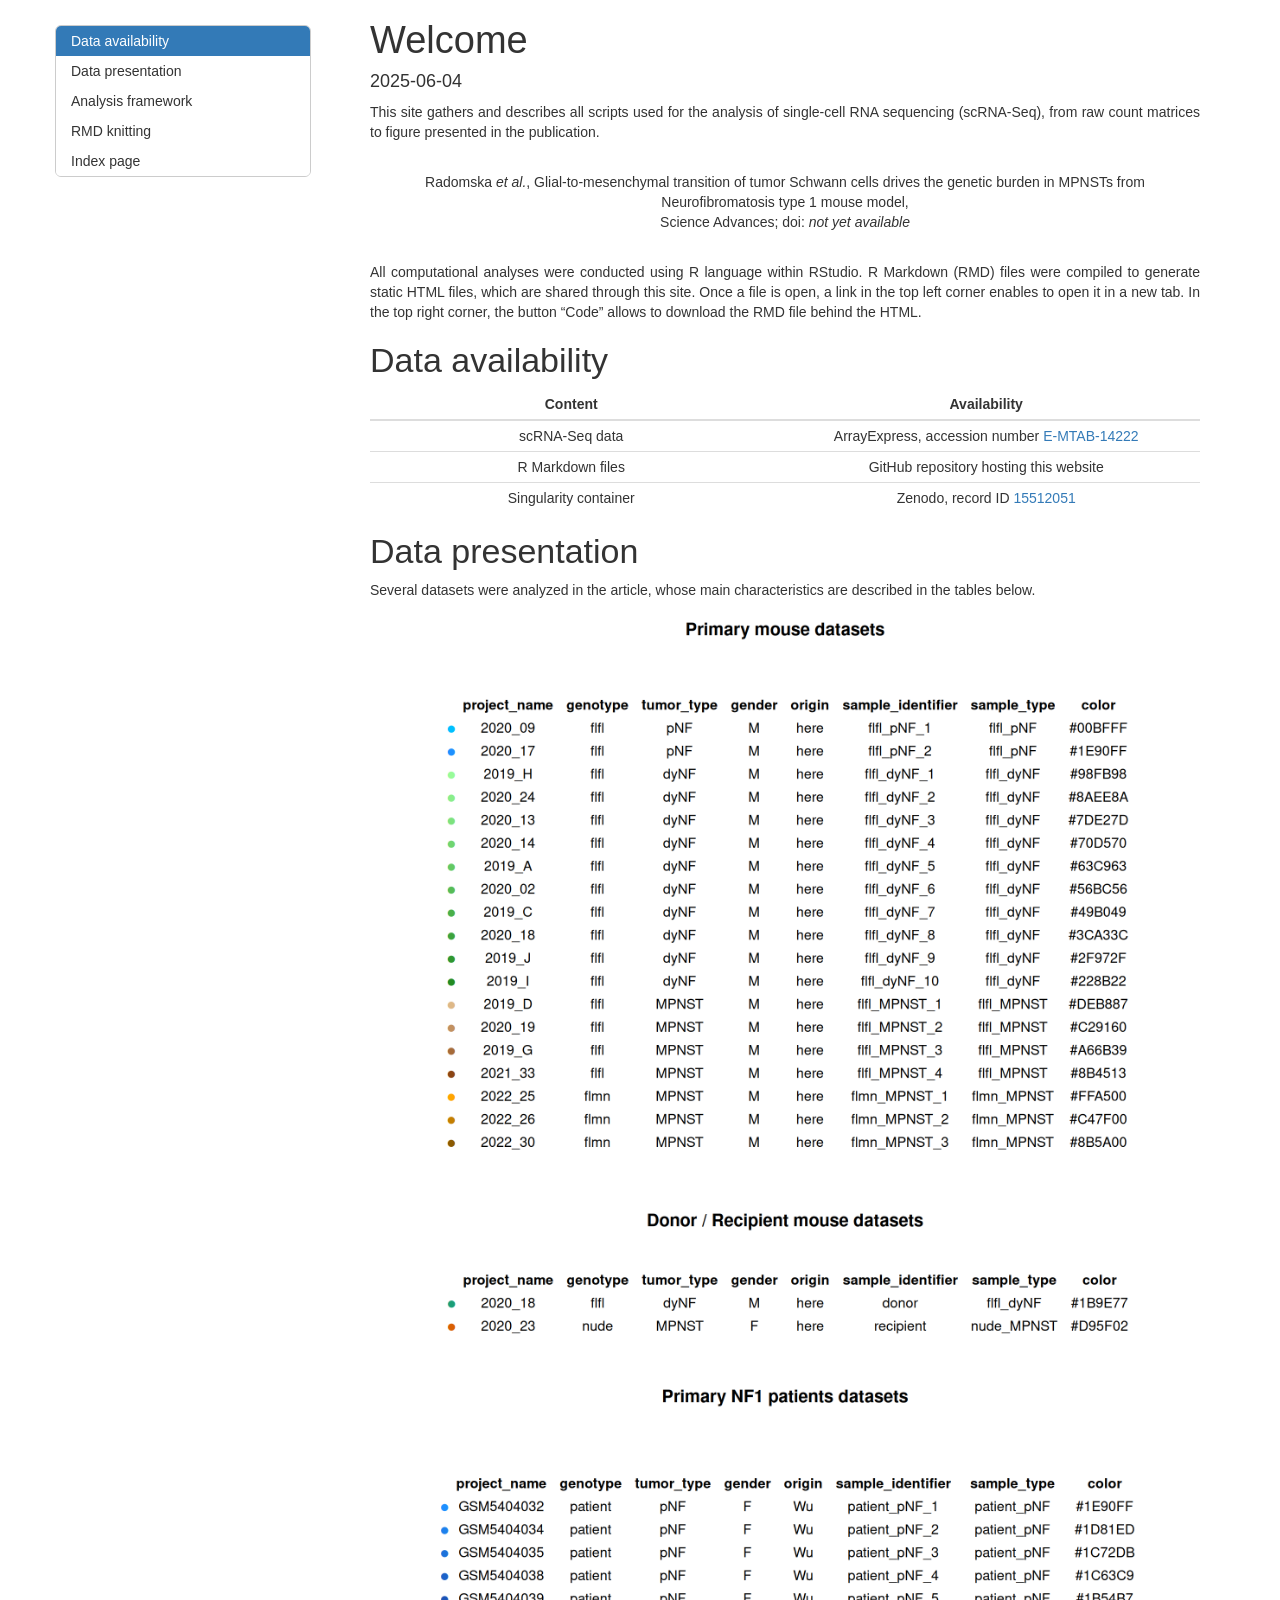
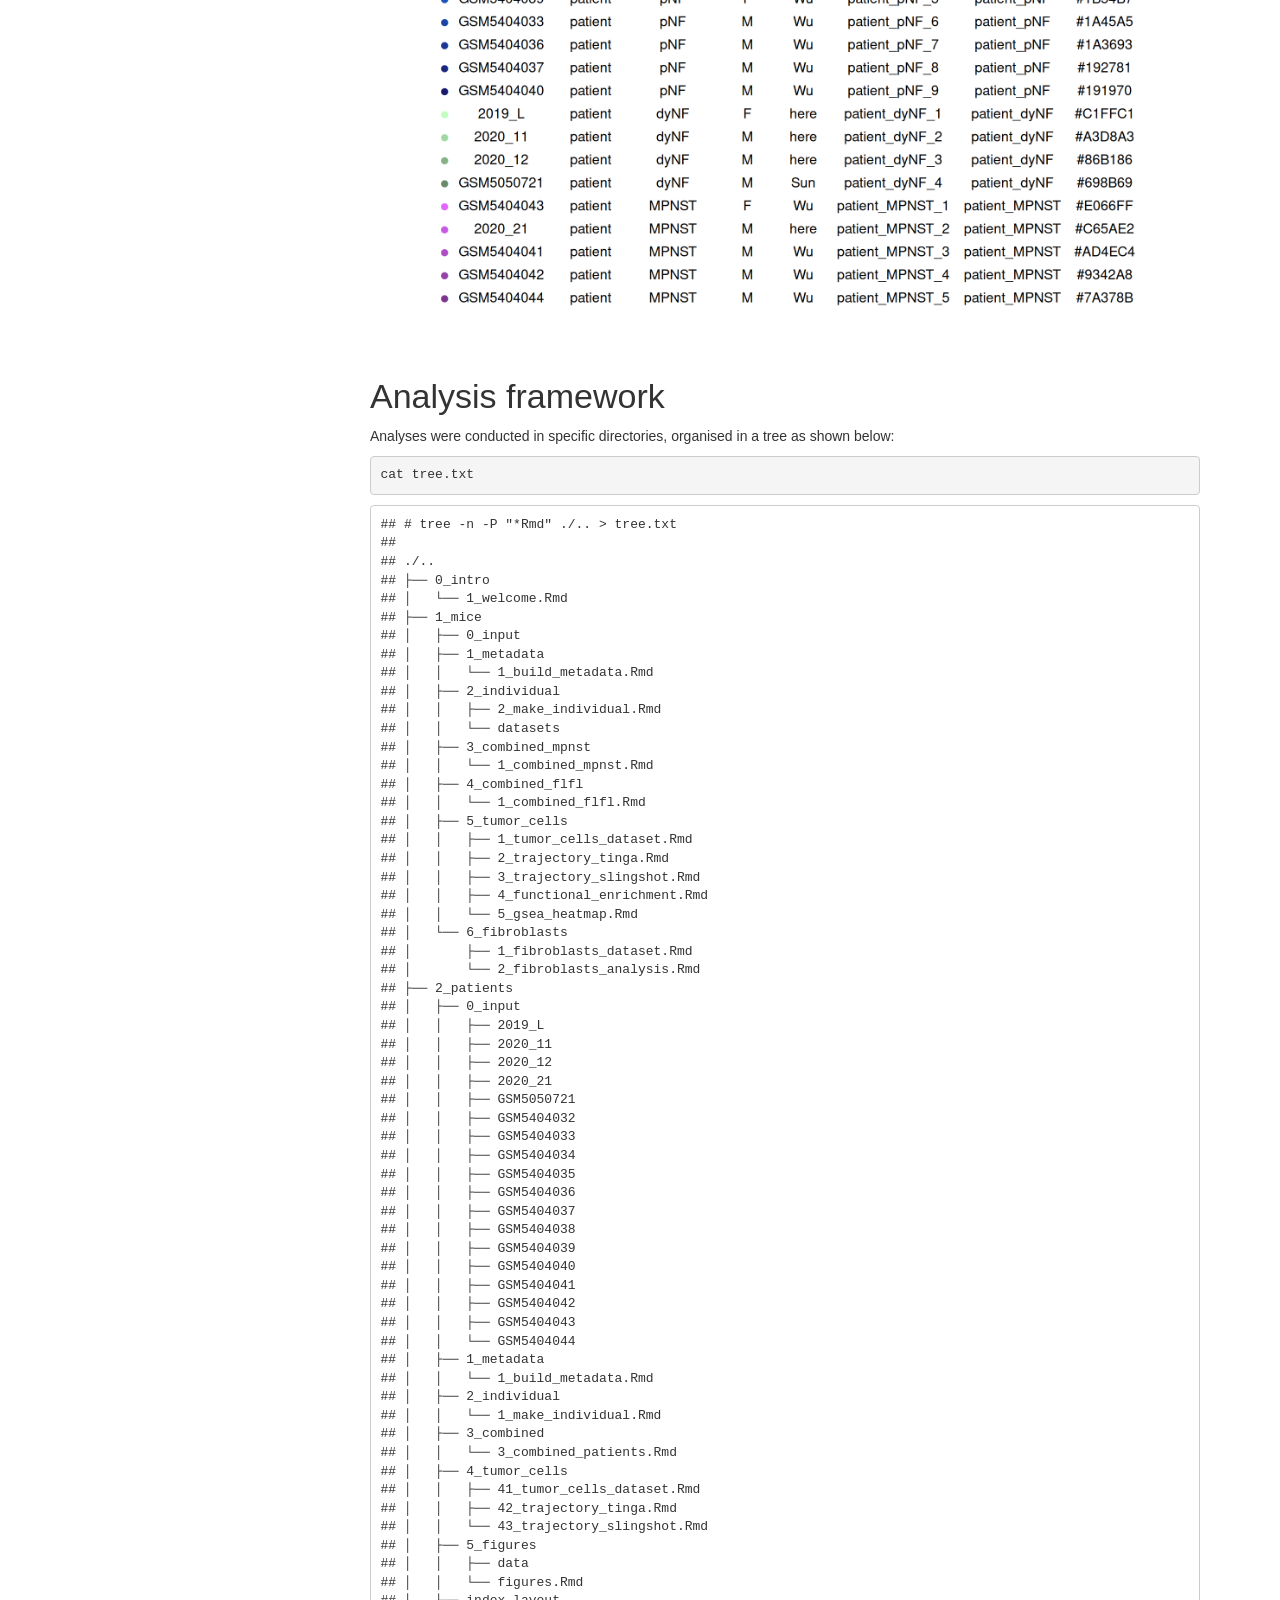
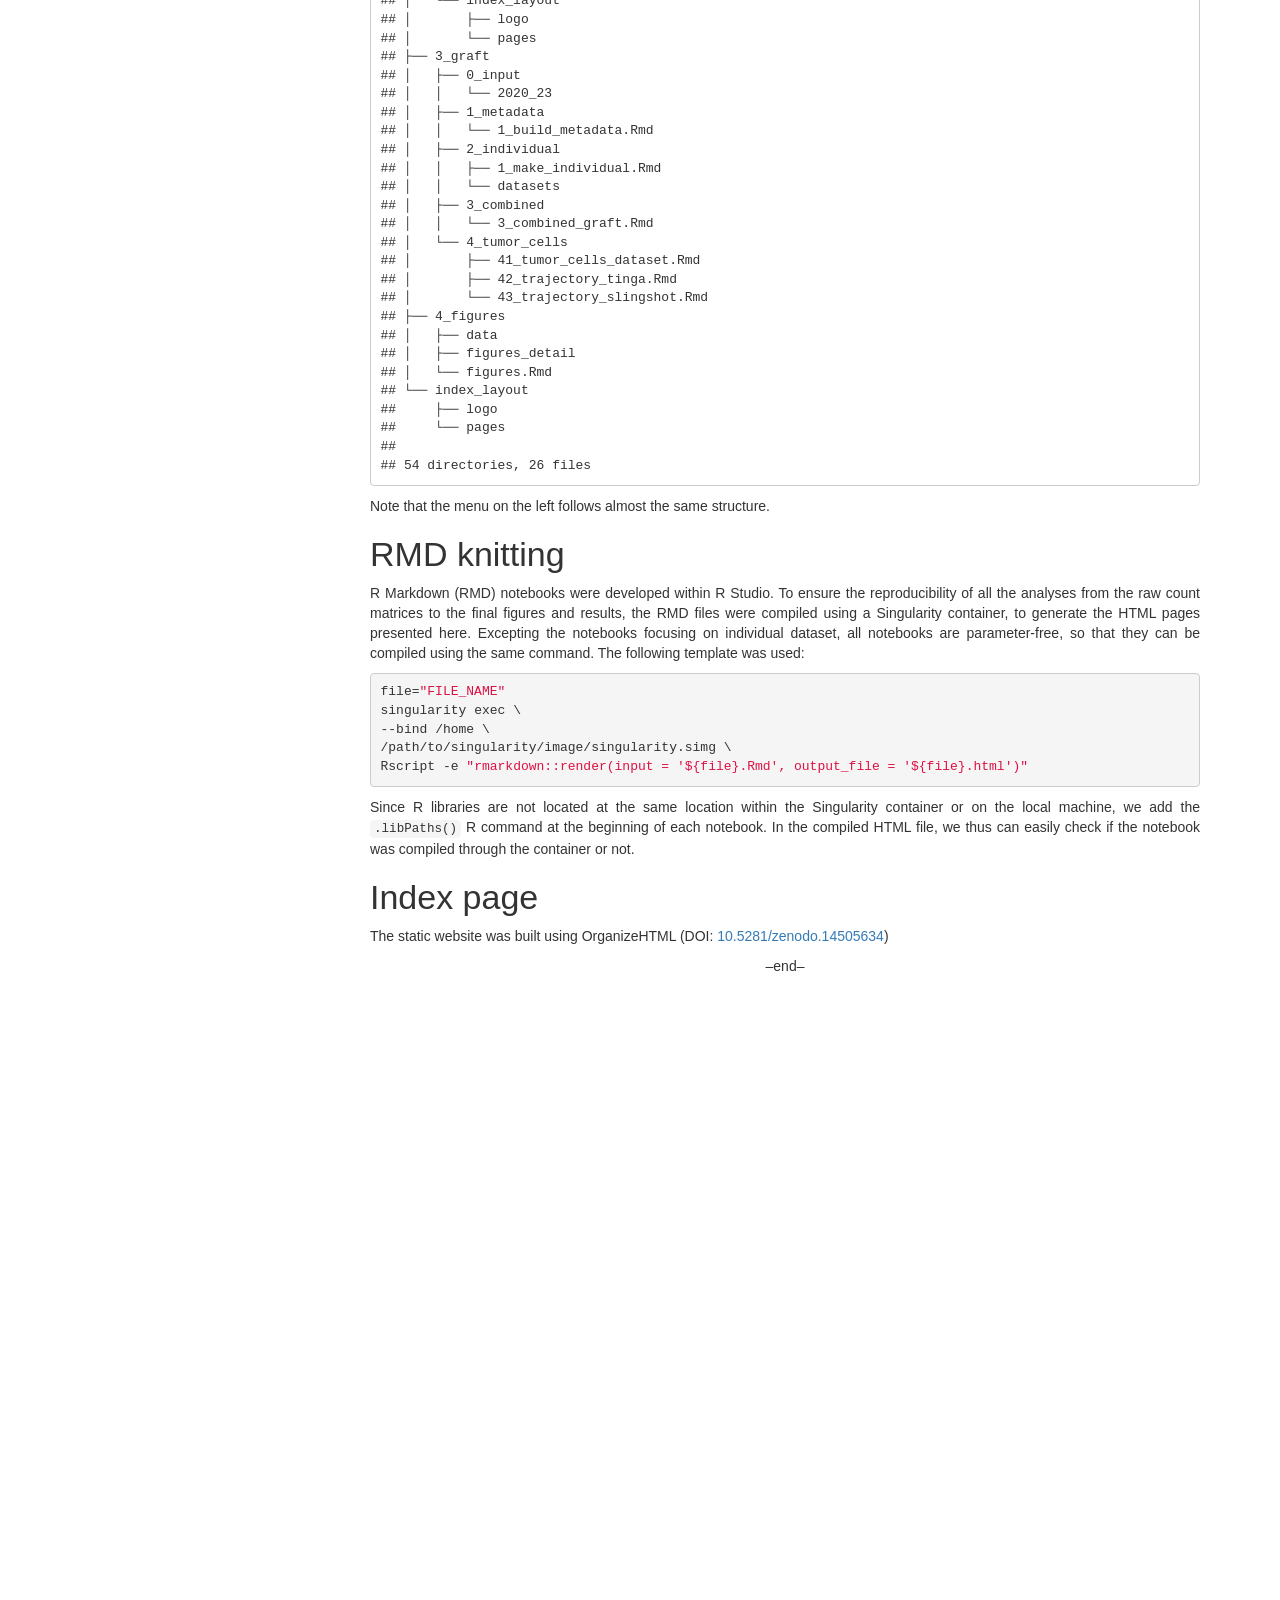
==== commit 37179e5d: "Update website" ====
--- a/0_intro/1_welcome.html
+++ b/0_intro/1_welcome.html
@@ -10,7 +10,7 @@
 
 
 
-<meta name="date" content="2023-04-24" />
+<meta name="date" content="2025-06-04" />
 
 <title>Welcome</title>
 
@@ -1485,7 +1485,7 @@
 
 
 <h1 class="title toc-ignore">Welcome</h1>
-<h4 class="date">2023-04-24</h4>
+<h4 class="date">2025-06-04</h4>
 
 </div>
 
@@ -1495,101 +1495,177 @@
 text-align: justify}
 </style>
 <!-- Set default parameters for all chunks -->
+<p>This site gathers and describes all scripts used for the analysis of
+single-cell RNA sequencing (scRNA-Seq), from raw count matrices to
+figure presented in the publication.</p>
+<br>
+<center>
+Radomska <em>et al.</em>, Glial-to-mesenchymal transition of tumor
+Schwann cells drives the genetic burden in MPNSTs from Neurofibromatosis
+type 1 mouse model, <br> Science Advances; doi: <em>not yet
+available</em>
+</center>
+<p><br></p>
+<p>All computational analyses were conducted using R language within
+RStudio. R Markdown (RMD) files were compiled to generate static HTML
+files, which are shared through this site. Once a file is open, a link
+in the top left corner enables to open it in a new tab. In the top right
+corner, the button “Code” allows to download the RMD file behind the
+HTML.</p>
 <div id="data-availability" class="section level1">
 <h1>Data availability</h1>
-<p>Datasets (fastq files and count matrices) are available from
-<strong>GS…</strong> accession number <a href="link">here</a>. For NF1
-patients analyses, we get already generated count matrices from <a href="https://www.ncbi.nlm.nih.gov/geo/query/acc.cgi?acc=GSE165826">GSE165826</a>
-(one dataset : sample GSM5050721) and <a href="https://www.ncbi.nlm.nih.gov/geo/query/acc.cgi?acc=GSE179033">GSE179033</a>.
-For accession GSE179033, we get all samples excepted GSM5404031, which
-is a nodular neurofibroma.</p>
+<table>
+<colgroup>
+<col width="48%" />
+<col width="51%" />
+</colgroup>
+<thead>
+<tr class="header">
+<th align="center">Content</th>
+<th align="center">Availability</th>
+</tr>
+</thead>
+<tbody>
+<tr class="odd">
+<td align="center">scRNA-Seq data</td>
+<td align="center">ArrayExpress, accession number <a href="https://www.ebi.ac.uk/biostudies/arrayexpress/studies/E-MTAB-14222">E-MTAB-14222</a></td>
+</tr>
+<tr class="even">
+<td align="center">R Markdown files</td>
+<td align="center">GitHub repository hosting this website</td>
+</tr>
+<tr class="odd">
+<td align="center">Singularity container</td>
+<td align="center">Zenodo, record ID <a href="https://doi.org/10.5281/zenodo.15512051">15512051</a></td>
+</tr>
+</tbody>
+</table>
 </div>
-<div id="code-availability" class="section level1">
-<h1>Code availability</h1>
-<p>[Copy paste here the README]</p>
+<div id="data-presentation" class="section level1">
+<h1>Data presentation</h1>
+<p>Several datasets were analyzed in the article, whose main
+characteristics are described in the tables below.</p>
+<p><img role="img" src="[data-uri]